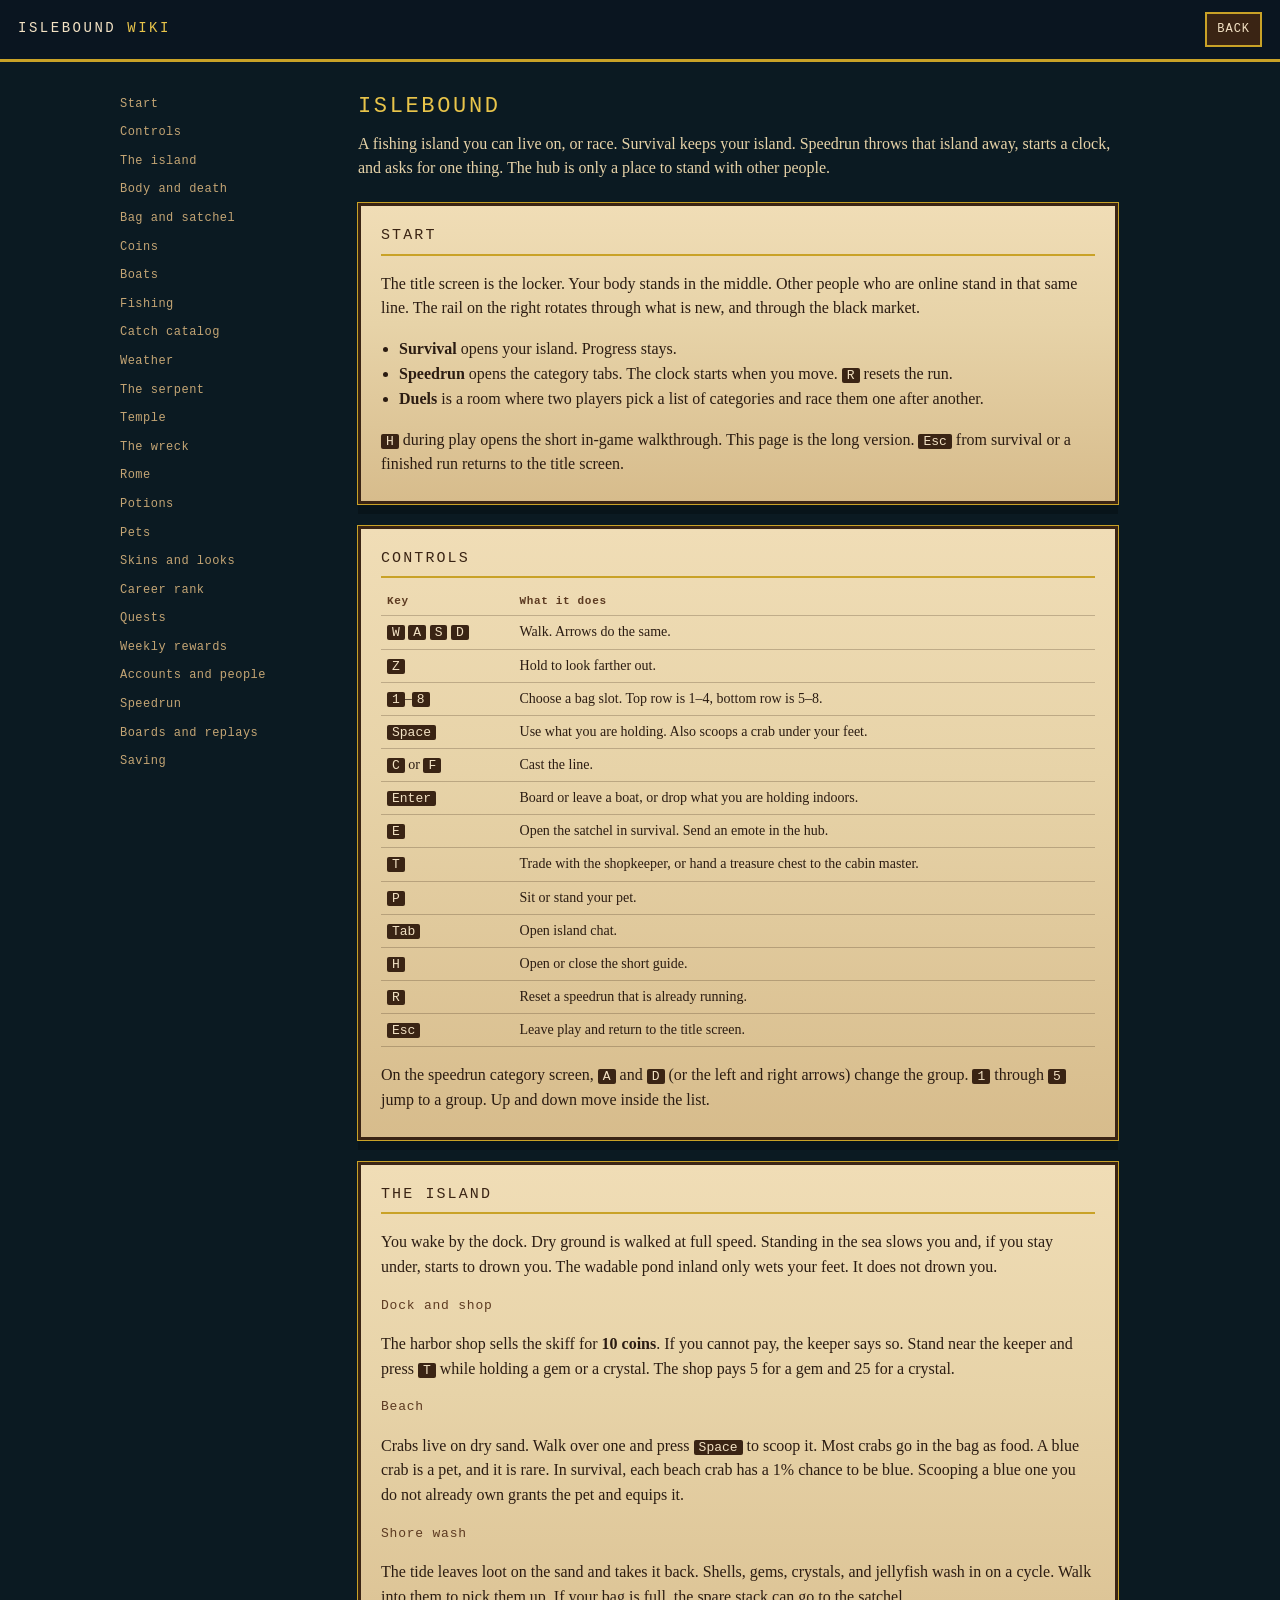
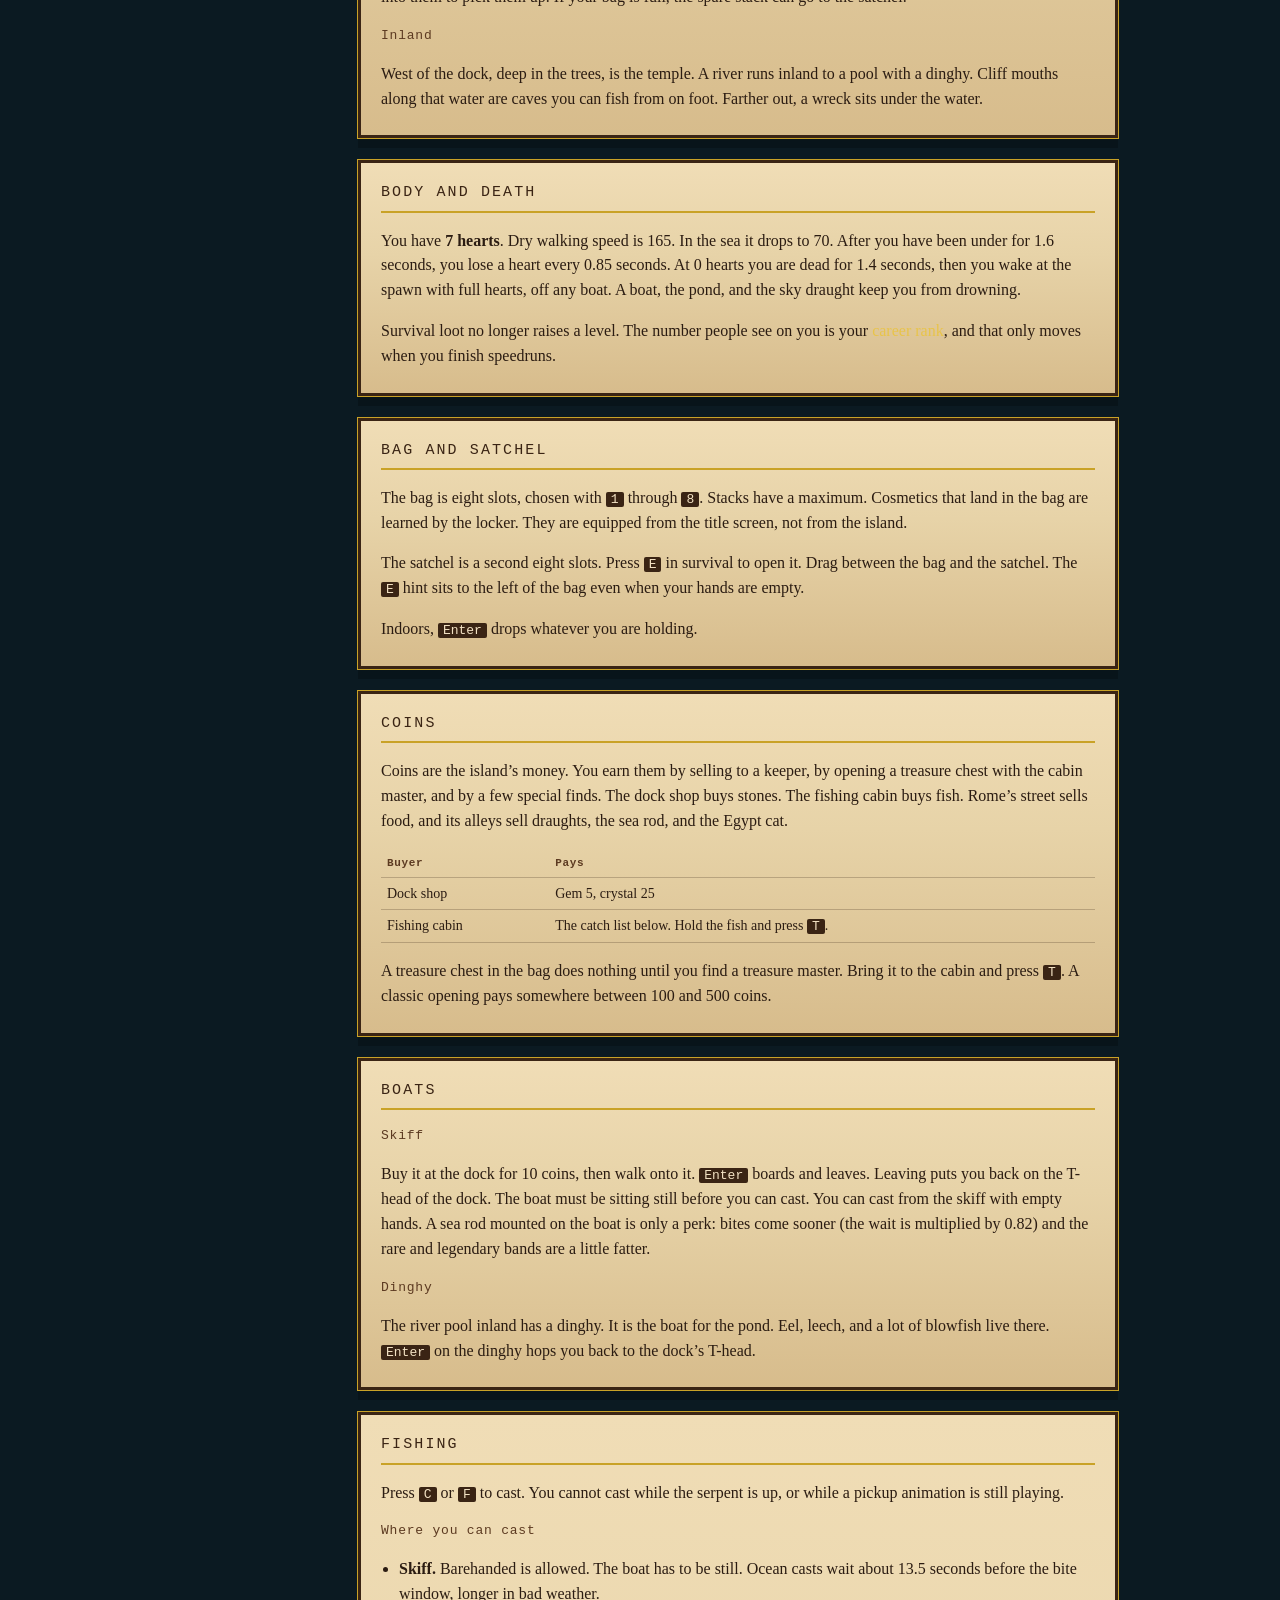
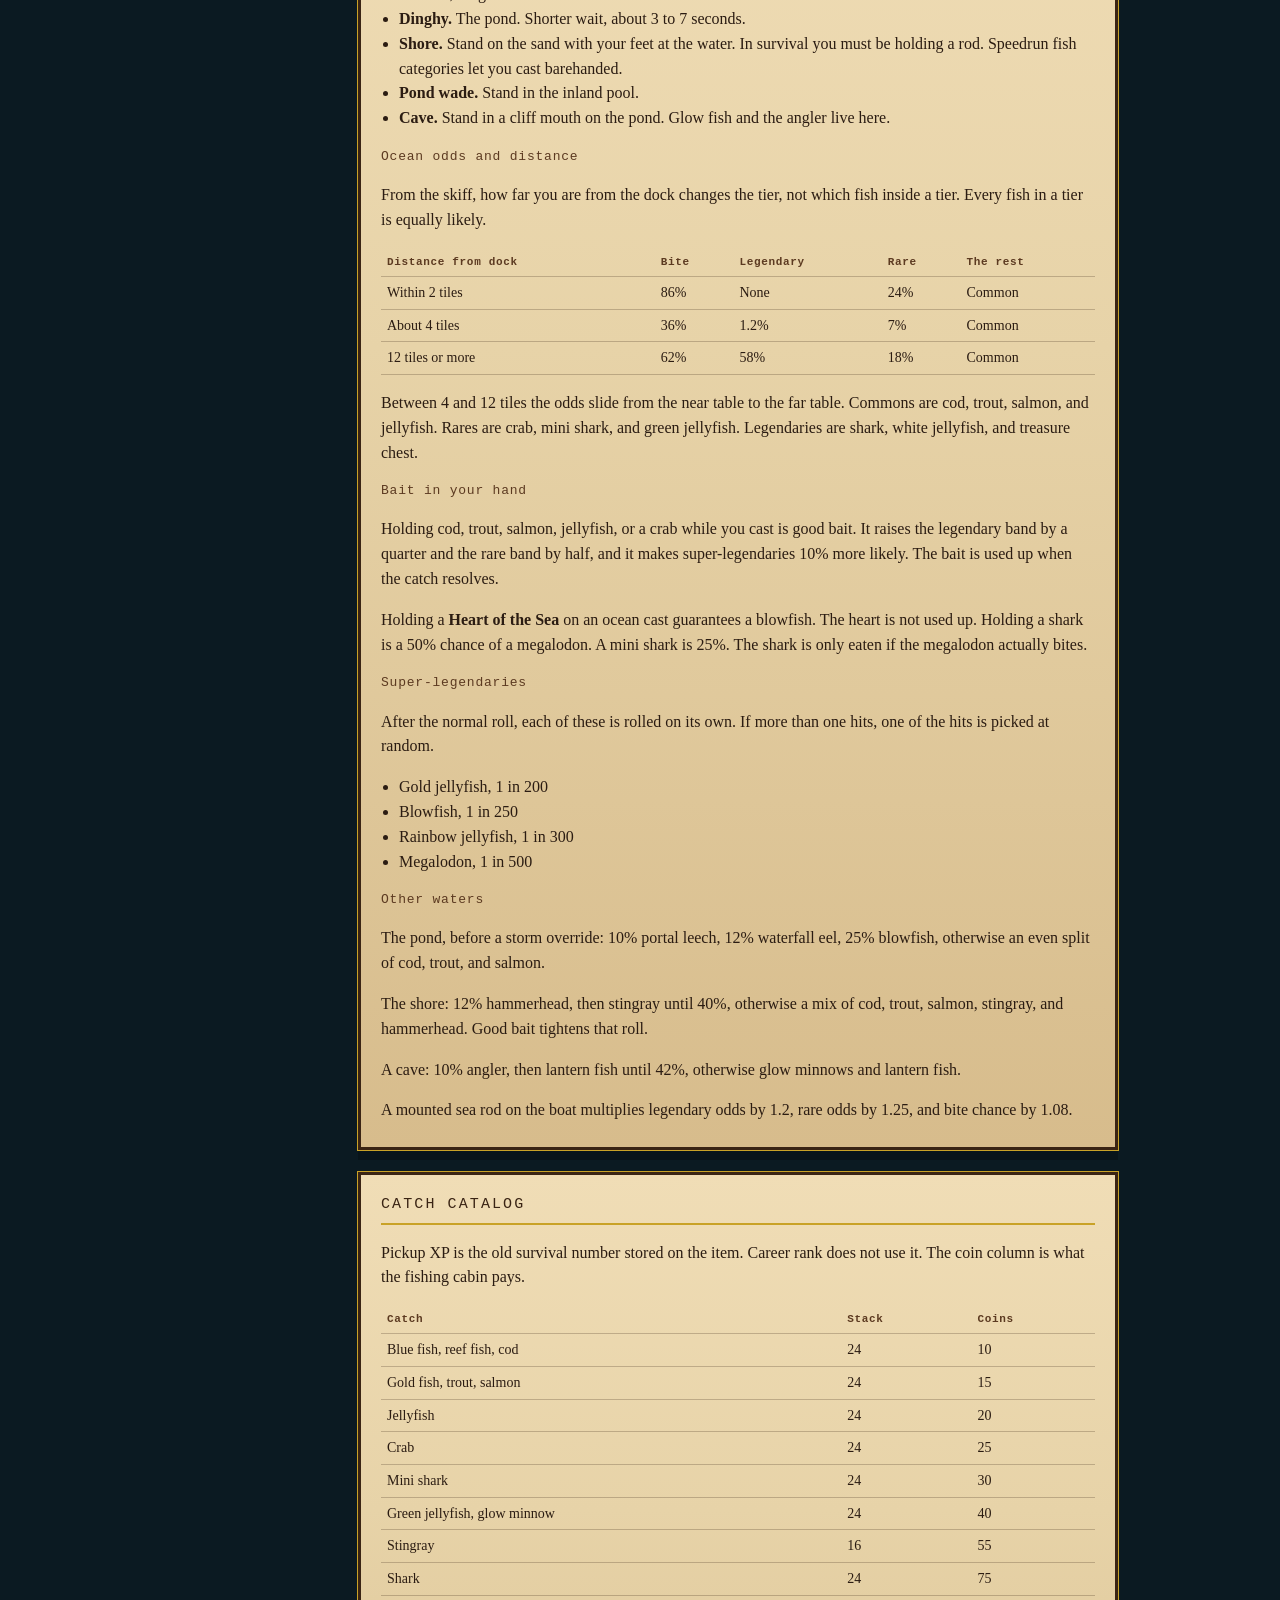
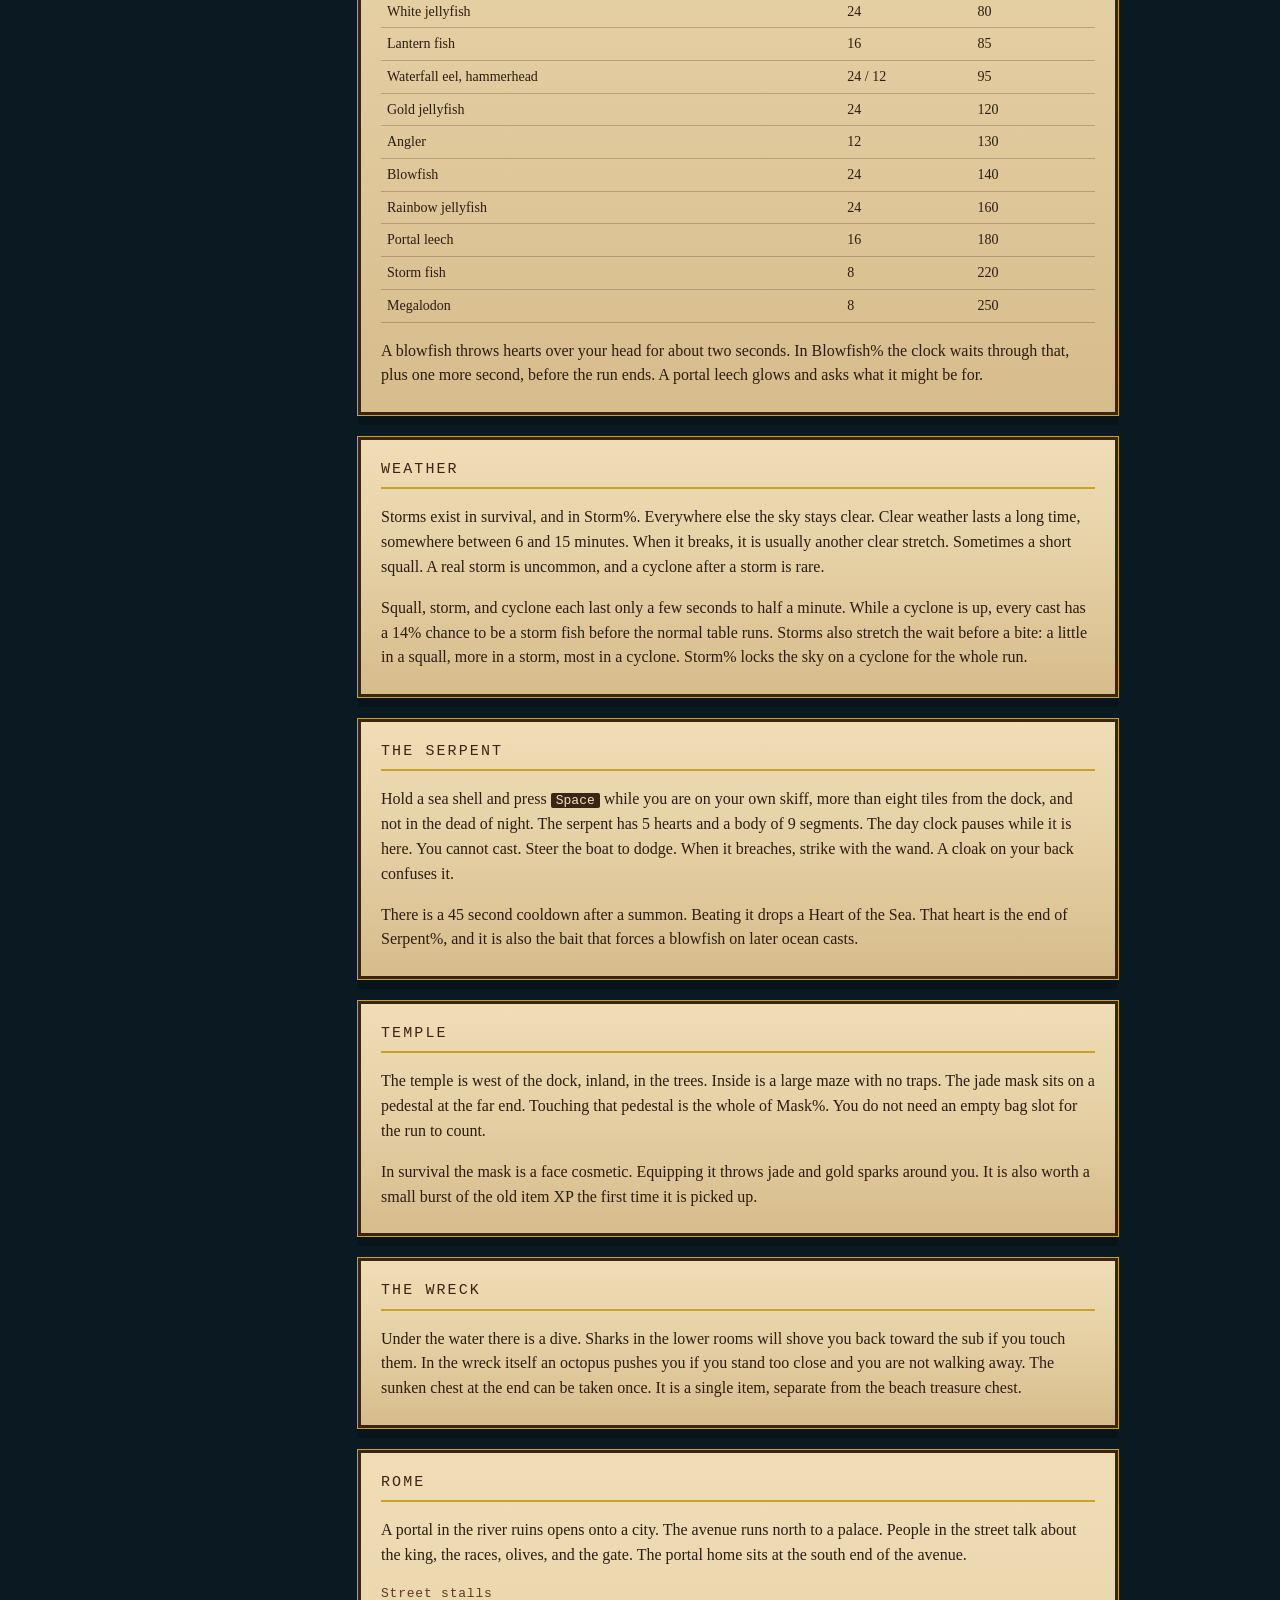
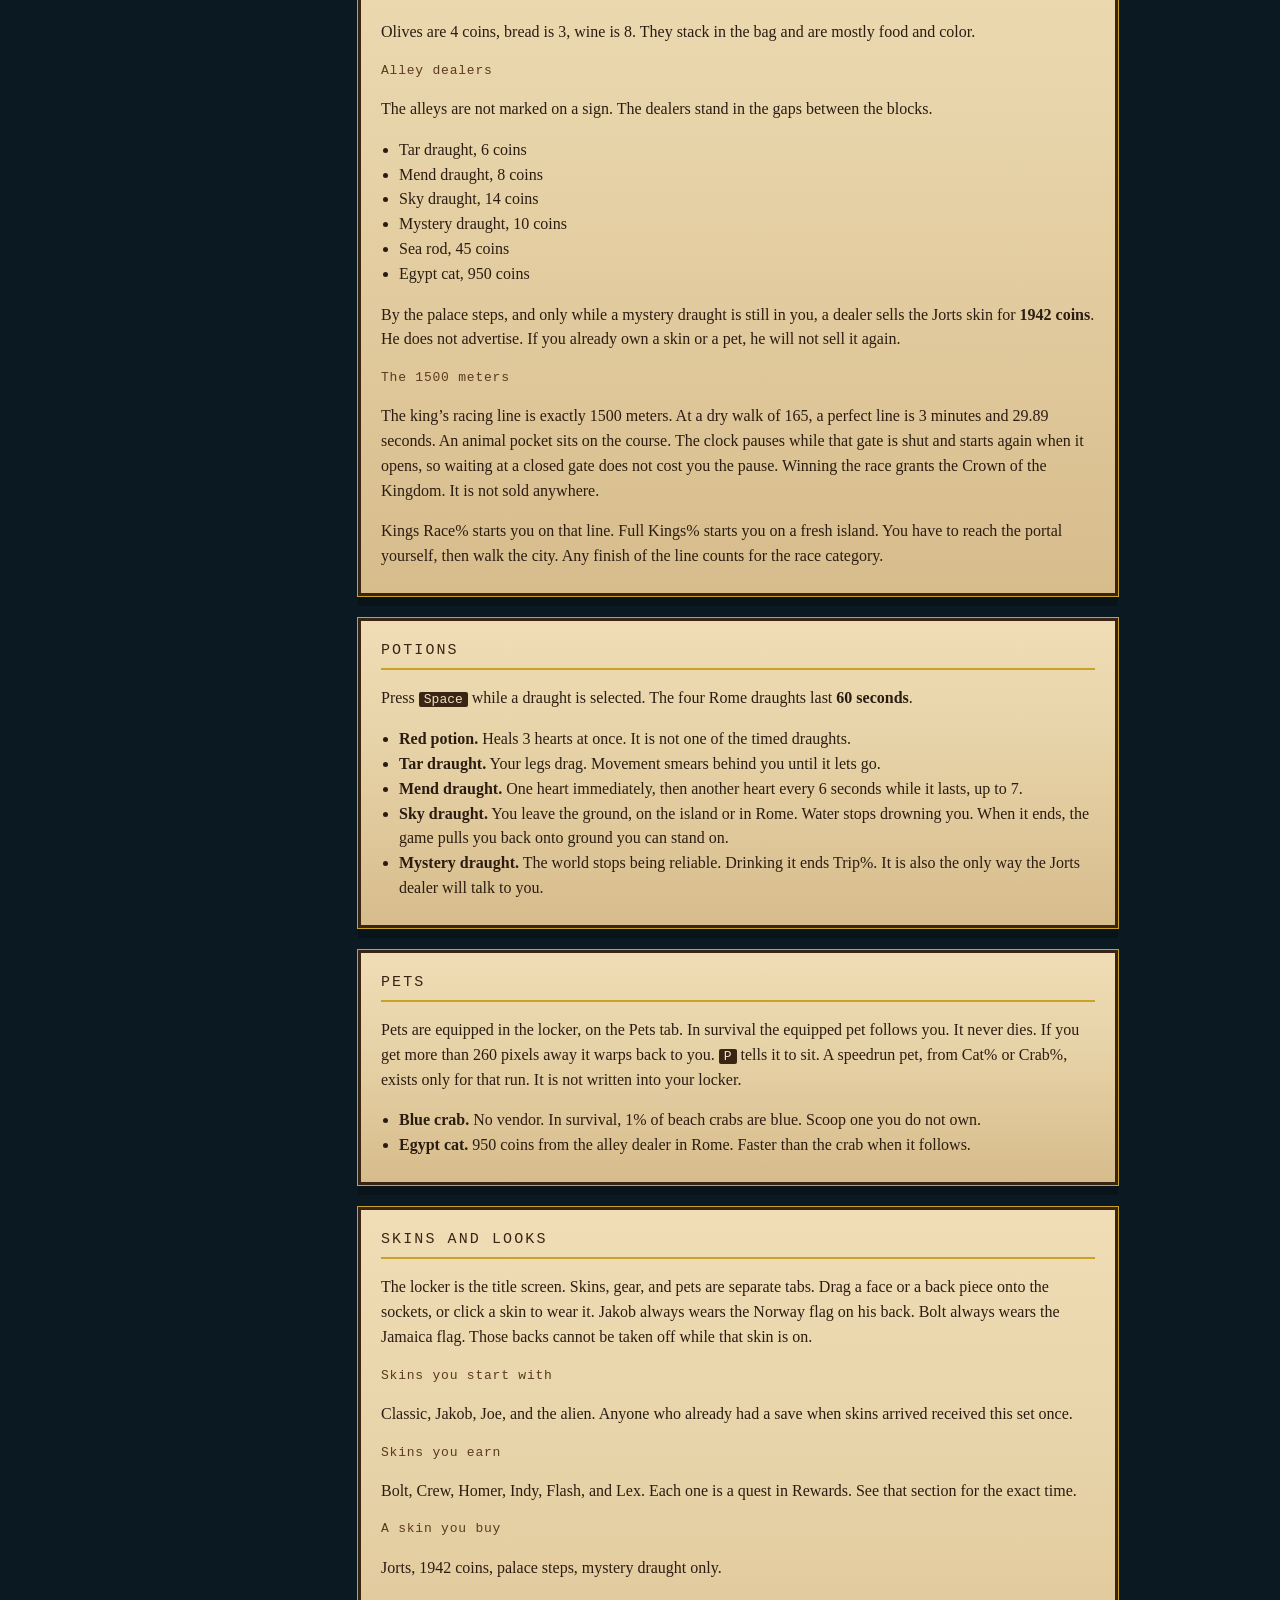
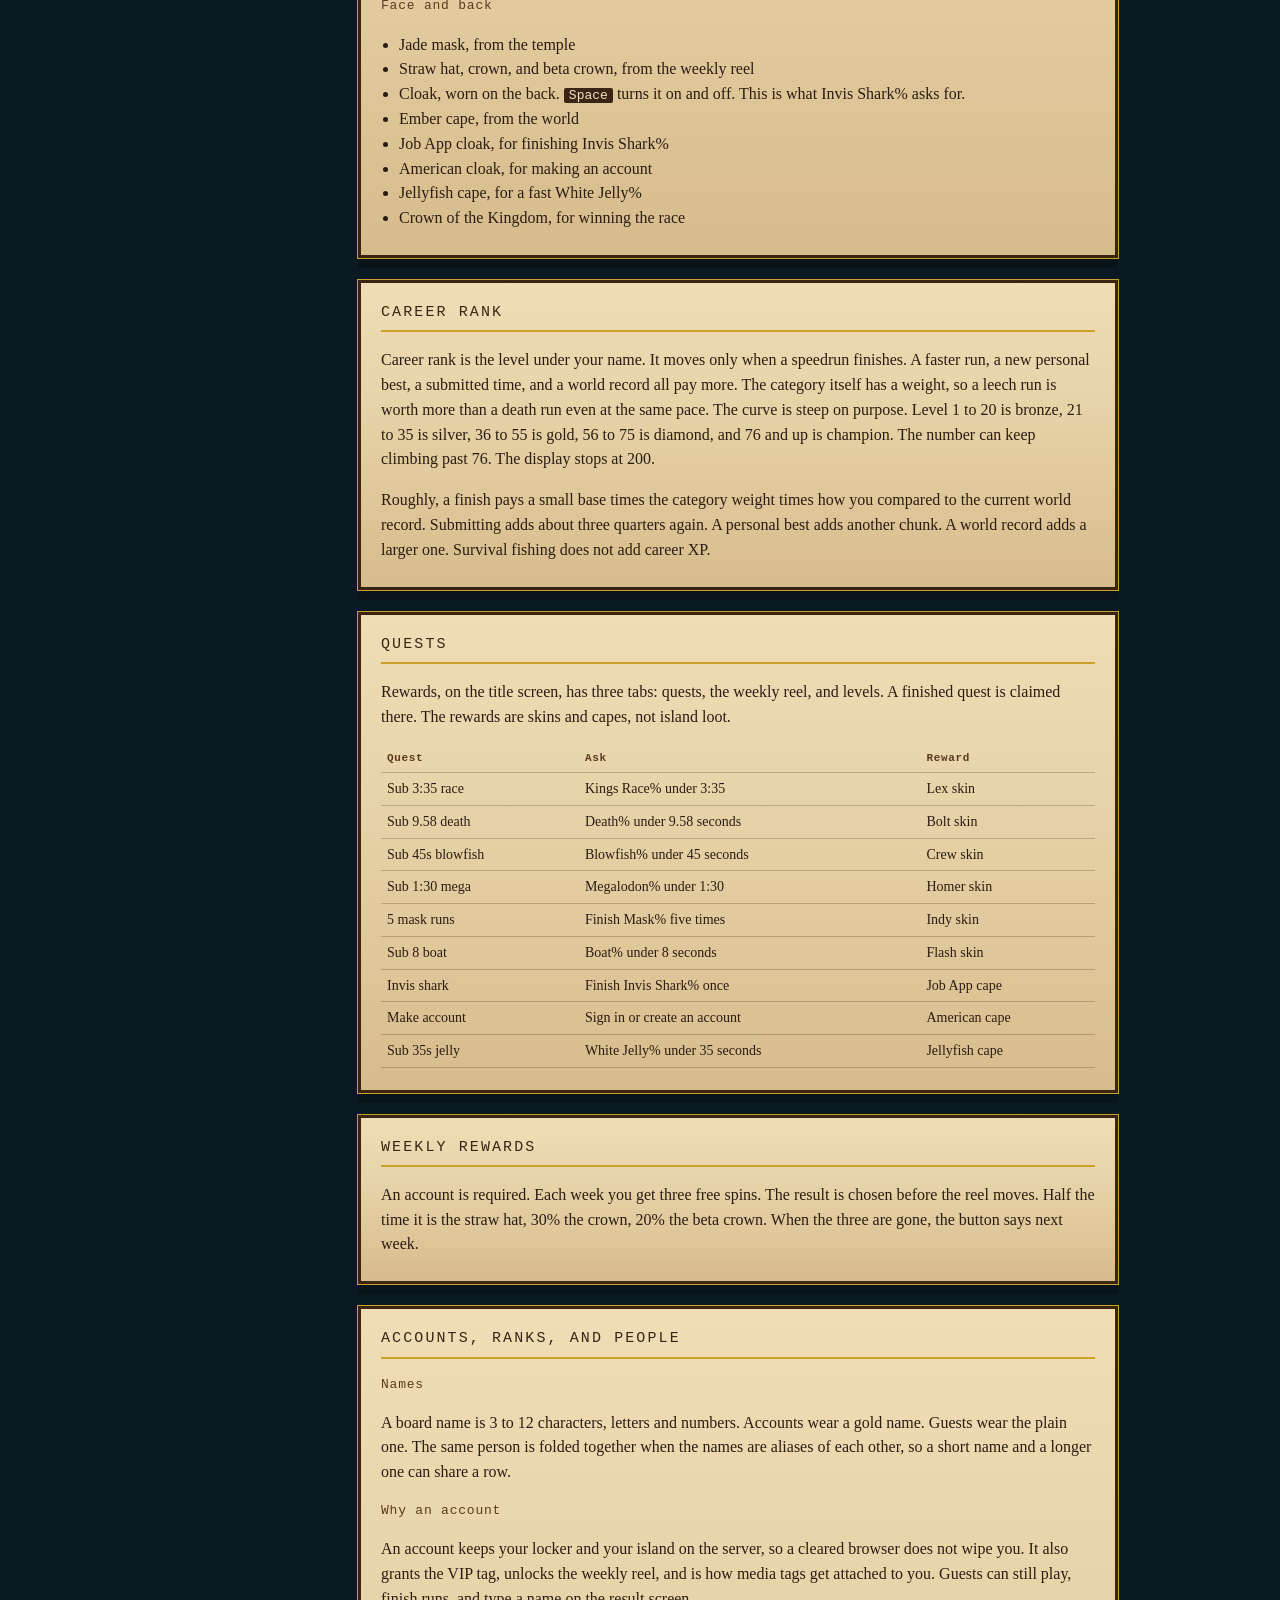
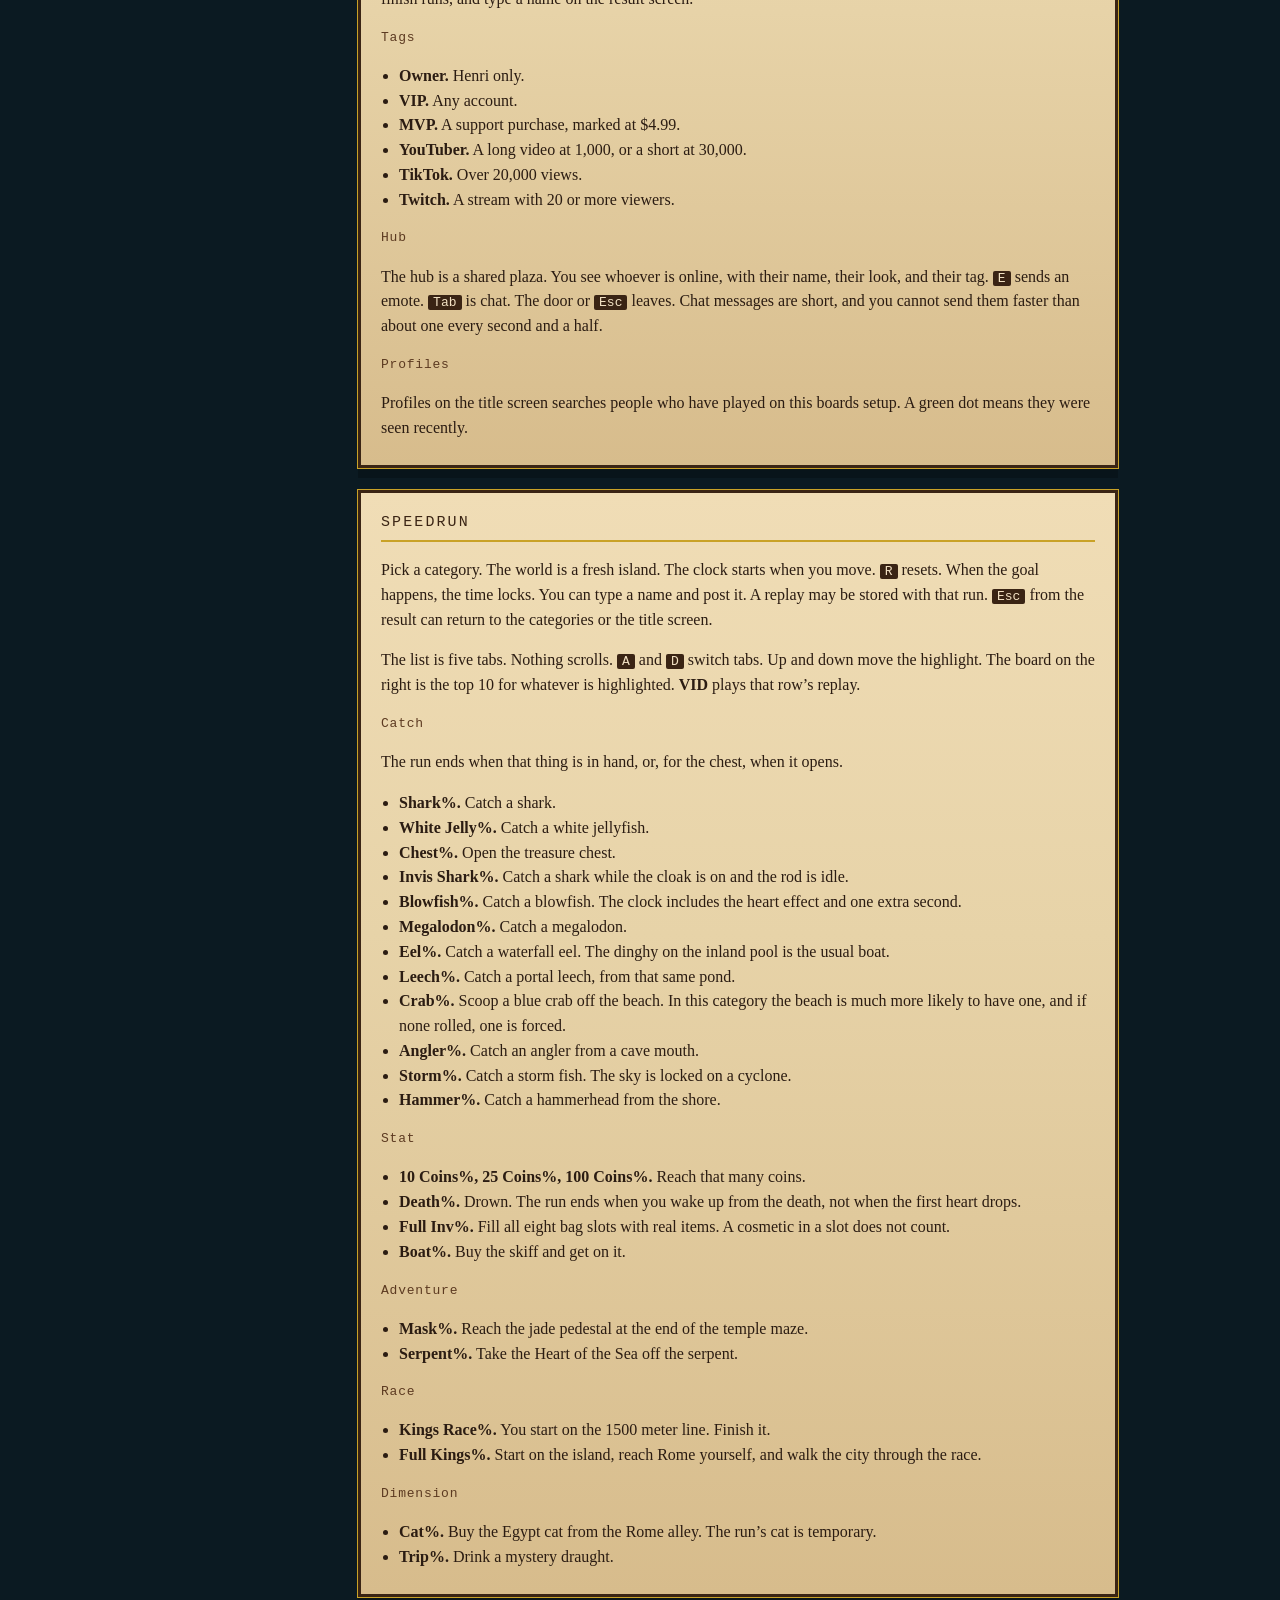
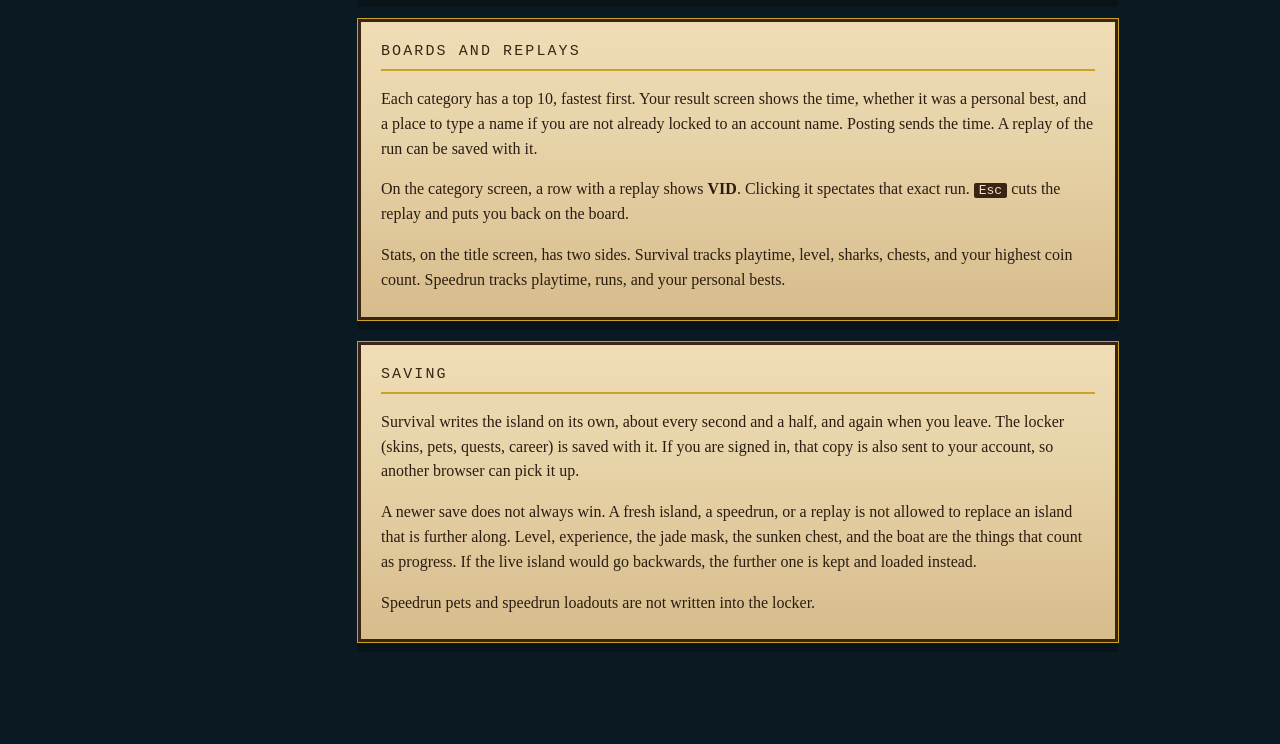
==== wiki.html @ 5116d1d5 "Add an in-site wiki and open it from the title screen. Resolve the wiki and back links inside the si" ====
<!DOCTYPE html>
<html lang="en">
  <head>
    <meta charset="UTF-8" />
    <meta name="viewport" content="width=device-width, initial-scale=1.0" />
    <title>Islebound Wiki</title>
    <style>
      :root {
        --sea: #0b1a22;
        --sea-2: #122838;
        --ink: #2b1c12;
        --ink-soft: #5c3a21;
        --parchment: #e7d3a8;
        --parchment-2: #c4a574;
        --gold: #e8c44a;
        --gold-deep: #c9a227;
        --wood: #3a2414;
        --cream: #f3e2c4;
        --line: #8a5a32;
      }
      * { box-sizing: border-box; }
      html { scroll-behavior: smooth; }
      body {
        margin: 0;
        background:
          radial-gradient(1200px 500px at 50% -10%, #1a4660 0%, transparent 55%),
          var(--sea);
        color: var(--cream);
        font-family: Palatino, "Palatino Linotype", "Iowan Old Style", Georgia, serif;
        line-height: 1.55;
      }
      a { color: var(--gold); text-decoration: none; }
      a:hover { text-decoration: underline; }
      header {
        position: sticky;
        top: 0;
        z-index: 4;
        display: flex;
        align-items: center;
        justify-content: space-between;
        gap: 16px;
        padding: 12px 18px;
        background: #0a1520;
        border-bottom: 3px solid var(--gold-deep);
      }
      .brand {
        font-family: "Courier New", ui-monospace, monospace;
        letter-spacing: 0.18em;
        font-size: 14px;
        color: var(--cream);
      }
      .brand span { color: var(--gold); }
      .back {
        flex: 0 0 auto;
        white-space: nowrap;
        font-family: "Courier New", ui-monospace, monospace;
        letter-spacing: 0.08em;
        font-size: 12px;
        background: var(--wood);
        color: var(--cream);
        border: 2px solid var(--gold-deep);
        padding: 6px 10px;
      }
      .back:hover { background: var(--gold); color: var(--ink); text-decoration: none; }
      .wrap {
        display: grid;
        grid-template-columns: 210px minmax(0, 760px);
        gap: 28px;
        max-width: 1080px;
        margin: 0 auto;
        padding: 28px 20px 80px;
      }
      nav {
        position: sticky;
        top: 64px;
        align-self: start;
        max-height: calc(100vh - 84px);
        overflow: auto;
        padding-right: 8px;
      }
      nav a {
        display: block;
        font-family: "Courier New", ui-monospace, monospace;
        font-size: 12px;
        letter-spacing: 0.04em;
        color: var(--parchment-2);
        padding: 5px 0;
      }
      nav a:hover { color: var(--gold); text-decoration: none; }
      article h1 {
        font-family: "Courier New", ui-monospace, monospace;
        font-weight: normal;
        letter-spacing: 0.12em;
        font-size: 22px;
        margin: 0 0 8px;
        color: var(--gold);
      }
      .lede { color: var(--parchment); margin-top: 0; }
      section {
        scroll-margin-top: 72px;
        background: linear-gradient(180deg, #f0ddb6 0%, var(--parchment) 40%, #d7bc8c 100%);
        color: var(--ink);
        border: 3px solid var(--wood);
        box-shadow: 0 0 0 1px var(--gold-deep), 0 10px 0 rgba(0, 0, 0, 0.25);
        padding: 18px 20px 8px;
        margin: 22px 0;
      }
      h2 {
        font-family: "Courier New", ui-monospace, monospace;
        font-weight: normal;
        letter-spacing: 0.14em;
        font-size: 15px;
        margin: 0 0 10px;
        padding-bottom: 6px;
        border-bottom: 2px solid var(--gold-deep);
        color: var(--wood);
      }
      h3 {
        font-family: "Courier New", ui-monospace, monospace;
        font-weight: normal;
        letter-spacing: 0.06em;
        font-size: 13px;
        margin: 16px 0 6px;
        color: var(--ink-soft);
      }
      p, li { font-size: 16px; }
      ul { padding-left: 18px; }
      table {
        width: 100%;
        border-collapse: collapse;
        font-size: 14px;
        margin: 8px 0 14px;
      }
      th, td {
        text-align: left;
        padding: 5px 6px;
        border-bottom: 1px solid rgba(58, 36, 20, 0.25);
        vertical-align: top;
      }
      th {
        font-family: "Courier New", ui-monospace, monospace;
        font-size: 11px;
        letter-spacing: 0.06em;
        color: var(--ink-soft);
      }
      .note {
        background: rgba(58, 36, 20, 0.08);
        border-left: 3px solid var(--gold-deep);
        padding: 8px 10px;
        margin: 8px 0 14px;
      }
      kbd {
        font-family: "Courier New", ui-monospace, monospace;
        background: var(--wood);
        color: var(--cream);
        padding: 0 5px;
        border-radius: 2px;
        font-size: 13px;
      }
      @media (max-width: 800px) {
        .wrap { grid-template-columns: 1fr; padding-top: 16px; }
        nav { position: static; max-height: none; }
      }
    </style>
  </head>
  <body>
    <header>
      <div class="brand">ISLEBOUND <span>WIKI</span></div>
      <a class="back" id="wiki-back" href="index.html">BACK</a>
    </header>
    <div class="wrap">
      <nav>
        <a href="#start">Start</a>
        <a href="#controls">Controls</a>
        <a href="#island">The island</a>
        <a href="#body">Body and death</a>
        <a href="#bag">Bag and satchel</a>
        <a href="#coins">Coins</a>
        <a href="#boats">Boats</a>
        <a href="#fishing">Fishing</a>
        <a href="#catalog">Catch catalog</a>
        <a href="#weather">Weather</a>
        <a href="#serpent">The serpent</a>
        <a href="#temple">Temple</a>
        <a href="#wreck">The wreck</a>
        <a href="#rome">Rome</a>
        <a href="#potions">Potions</a>
        <a href="#pets">Pets</a>
        <a href="#looks">Skins and looks</a>
        <a href="#career">Career rank</a>
        <a href="#quests">Quests</a>
        <a href="#weekly">Weekly rewards</a>
        <a href="#people">Accounts and people</a>
        <a href="#speedrun">Speedrun</a>
        <a href="#boards">Boards and replays</a>
        <a href="#save">Saving</a>
      </nav>
      <article>
        <h1>ISLEBOUND</h1>
        <p class="lede">
          A fishing island you can live on, or race. Survival keeps your island.
          Speedrun throws that island away, starts a clock, and asks for one thing.
          The hub is only a place to stand with other people.
        </p>

        <section id="start">
          <h2>START</h2>
          <p>
            The title screen is the locker. Your body stands in the middle.
            Other people who are online stand in that same line. The rail on the right
            rotates through what is new, and through the black market.
          </p>
          <ul>
            <li><strong>Survival</strong> opens your island. Progress stays.</li>
            <li><strong>Speedrun</strong> opens the category tabs. The clock starts when you move. <kbd>R</kbd> resets the run.</li>
            <li><strong>Duels</strong> is a room where two players pick a list of categories and race them one after another.</li>
          </ul>
          <p>
            <kbd>H</kbd> during play opens the short in-game walkthrough.
            This page is the long version. <kbd>Esc</kbd> from survival or a finished run returns to the title screen.
          </p>
        </section>

        <section id="controls">
          <h2>CONTROLS</h2>
          <table>
            <thead>
              <tr><th>Key</th><th>What it does</th></tr>
            </thead>
            <tbody>
              <tr><td><kbd>W</kbd> <kbd>A</kbd> <kbd>S</kbd> <kbd>D</kbd></td><td>Walk. Arrows do the same.</td></tr>
              <tr><td><kbd>Z</kbd></td><td>Hold to look farther out.</td></tr>
              <tr><td><kbd>1</kbd>–<kbd>8</kbd></td><td>Choose a bag slot. Top row is 1–4, bottom row is 5–8.</td></tr>
              <tr><td><kbd>Space</kbd></td><td>Use what you are holding. Also scoops a crab under your feet.</td></tr>
              <tr><td><kbd>C</kbd> or <kbd>F</kbd></td><td>Cast the line.</td></tr>
              <tr><td><kbd>Enter</kbd></td><td>Board or leave a boat, or drop what you are holding indoors.</td></tr>
              <tr><td><kbd>E</kbd></td><td>Open the satchel in survival. Send an emote in the hub.</td></tr>
              <tr><td><kbd>T</kbd></td><td>Trade with the shopkeeper, or hand a treasure chest to the cabin master.</td></tr>
              <tr><td><kbd>P</kbd></td><td>Sit or stand your pet.</td></tr>
              <tr><td><kbd>Tab</kbd></td><td>Open island chat.</td></tr>
              <tr><td><kbd>H</kbd></td><td>Open or close the short guide.</td></tr>
              <tr><td><kbd>R</kbd></td><td>Reset a speedrun that is already running.</td></tr>
              <tr><td><kbd>Esc</kbd></td><td>Leave play and return to the title screen.</td></tr>
            </tbody>
          </table>
          <p>
            On the speedrun category screen, <kbd>A</kbd> and <kbd>D</kbd> (or the left and right arrows) change the group.
            <kbd>1</kbd> through <kbd>5</kbd> jump to a group. Up and down move inside the list.
          </p>
        </section>

        <section id="island">
          <h2>THE ISLAND</h2>
          <p>
            You wake by the dock. Dry ground is walked at full speed. Standing in the sea
            slows you and, if you stay under, starts to drown you. The wadable pond inland
            only wets your feet. It does not drown you.
          </p>
          <h3>Dock and shop</h3>
          <p>
            The harbor shop sells the skiff for <strong>10 coins</strong>. If you cannot pay, the keeper says so.
            Stand near the keeper and press <kbd>T</kbd> while holding a gem or a crystal.
            The shop pays 5 for a gem and 25 for a crystal.
          </p>
          <h3>Beach</h3>
          <p>
            Crabs live on dry sand. Walk over one and press <kbd>Space</kbd> to scoop it.
            Most crabs go in the bag as food. A blue crab is a pet, and it is rare.
            In survival, each beach crab has a 1% chance to be blue. Scooping a blue one
            you do not already own grants the pet and equips it.
          </p>
          <h3>Shore wash</h3>
          <p>
            The tide leaves loot on the sand and takes it back. Shells, gems, crystals, and
            jellyfish wash in on a cycle. Walk into them to pick them up. If your bag is full,
            the spare stack can go to the satchel.
          </p>
          <h3>Inland</h3>
          <p>
            West of the dock, deep in the trees, is the temple. A river runs inland to a pool
            with a dinghy. Cliff mouths along that water are caves you can fish from on foot.
            Farther out, a wreck sits under the water.
          </p>
        </section>

        <section id="body">
          <h2>BODY AND DEATH</h2>
          <p>
            You have <strong>7 hearts</strong>. Dry walking speed is 165. In the sea it drops to 70.
            After you have been under for 1.6 seconds, you lose a heart every 0.85 seconds.
            At 0 hearts you are dead for 1.4 seconds, then you wake at the spawn with full hearts,
            off any boat. A boat, the pond, and the sky draught keep you from drowning.
          </p>
          <p>
            Survival loot no longer raises a level. The number people see on you is your
            <a href="#career">career rank</a>, and that only moves when you finish speedruns.
          </p>
        </section>

        <section id="bag">
          <h2>BAG AND SATCHEL</h2>
          <p>
            The bag is eight slots, chosen with <kbd>1</kbd> through <kbd>8</kbd>. Stacks have a maximum.
            Cosmetics that land in the bag are learned by the locker. They are equipped from the title screen, not from the island.
          </p>
          <p>
            The satchel is a second eight slots. Press <kbd>E</kbd> in survival to open it.
            Drag between the bag and the satchel. The <kbd>E</kbd> hint sits to the left of the bag even when your hands are empty.
          </p>
          <p>
            Indoors, <kbd>Enter</kbd> drops whatever you are holding.
          </p>
        </section>

        <section id="coins">
          <h2>COINS</h2>
          <p>
            Coins are the island’s money. You earn them by selling to a keeper, by opening a treasure chest
            with the cabin master, and by a few special finds. The dock shop buys stones. The fishing cabin buys fish.
            Rome’s street sells food, and its alleys sell draughts, the sea rod, and the Egypt cat.
          </p>
          <table>
            <thead>
              <tr><th>Buyer</th><th>Pays</th></tr>
            </thead>
            <tbody>
              <tr><td>Dock shop</td><td>Gem 5, crystal 25</td></tr>
              <tr><td>Fishing cabin</td><td>The catch list below. Hold the fish and press <kbd>T</kbd>.</td></tr>
            </tbody>
          </table>
          <p>
            A treasure chest in the bag does nothing until you find a treasure master.
            Bring it to the cabin and press <kbd>T</kbd>. A classic opening pays somewhere between 100 and 500 coins.
          </p>
        </section>

        <section id="boats">
          <h2>BOATS</h2>
          <h3>Skiff</h3>
          <p>
            Buy it at the dock for 10 coins, then walk onto it. <kbd>Enter</kbd> boards and leaves.
            Leaving puts you back on the T-head of the dock. The boat must be sitting still before you can cast.
            You can cast from the skiff with empty hands. A sea rod mounted on the boat is only a perk:
            bites come sooner (the wait is multiplied by 0.82) and the rare and legendary bands are a little fatter.
          </p>
          <h3>Dinghy</h3>
          <p>
            The river pool inland has a dinghy. It is the boat for the pond.
            Eel, leech, and a lot of blowfish live there. <kbd>Enter</kbd> on the dinghy hops you back to the dock’s T-head.
          </p>
        </section>

        <section id="fishing">
          <h2>FISHING</h2>
          <p>
            Press <kbd>C</kbd> or <kbd>F</kbd> to cast. You cannot cast while the serpent is up, or while a pickup animation is still playing.
          </p>
          <h3>Where you can cast</h3>
          <ul>
            <li><strong>Skiff.</strong> Barehanded is allowed. The boat has to be still. Ocean casts wait about 13.5 seconds before the bite window, longer in bad weather.</li>
            <li><strong>Dinghy.</strong> The pond. Shorter wait, about 3 to 7 seconds.</li>
            <li><strong>Shore.</strong> Stand on the sand with your feet at the water. In survival you must be holding a rod. Speedrun fish categories let you cast barehanded.</li>
            <li><strong>Pond wade.</strong> Stand in the inland pool.</li>
            <li><strong>Cave.</strong> Stand in a cliff mouth on the pond. Glow fish and the angler live here.</li>
          </ul>
          <h3>Ocean odds and distance</h3>
          <p>
            From the skiff, how far you are from the dock changes the tier, not which fish inside a tier.
            Every fish in a tier is equally likely.
          </p>
          <table>
            <thead>
              <tr><th>Distance from dock</th><th>Bite</th><th>Legendary</th><th>Rare</th><th>The rest</th></tr>
            </thead>
            <tbody>
              <tr><td>Within 2 tiles</td><td>86%</td><td>None</td><td>24%</td><td>Common</td></tr>
              <tr><td>About 4 tiles</td><td>36%</td><td>1.2%</td><td>7%</td><td>Common</td></tr>
              <tr><td>12 tiles or more</td><td>62%</td><td>58%</td><td>18%</td><td>Common</td></tr>
            </tbody>
          </table>
          <p>
            Between 4 and 12 tiles the odds slide from the near table to the far table.
            Commons are cod, trout, salmon, and jellyfish.
            Rares are crab, mini shark, and green jellyfish.
            Legendaries are shark, white jellyfish, and treasure chest.
          </p>
          <h3>Bait in your hand</h3>
          <p>
            Holding cod, trout, salmon, jellyfish, or a crab while you cast is good bait.
            It raises the legendary band by a quarter and the rare band by half, and it makes super-legendaries 10% more likely.
            The bait is used up when the catch resolves.
          </p>
          <p>
            Holding a <strong>Heart of the Sea</strong> on an ocean cast guarantees a blowfish. The heart is not used up.
            Holding a shark is a 50% chance of a megalodon. A mini shark is 25%.
            The shark is only eaten if the megalodon actually bites.
          </p>
          <h3>Super-legendaries</h3>
          <p>
            After the normal roll, each of these is rolled on its own. If more than one hits, one of the hits is picked at random.
          </p>
          <ul>
            <li>Gold jellyfish, 1 in 200</li>
            <li>Blowfish, 1 in 250</li>
            <li>Rainbow jellyfish, 1 in 300</li>
            <li>Megalodon, 1 in 500</li>
          </ul>
          <h3>Other waters</h3>
          <p>
            The pond, before a storm override: 10% portal leech, 12% waterfall eel, 25% blowfish, otherwise an even split of cod, trout, and salmon.
          </p>
          <p>
            The shore: 12% hammerhead, then stingray until 40%, otherwise a mix of cod, trout, salmon, stingray, and hammerhead.
            Good bait tightens that roll.
          </p>
          <p>
            A cave: 10% angler, then lantern fish until 42%, otherwise glow minnows and lantern fish.
          </p>
          <p>
            A mounted sea rod on the boat multiplies legendary odds by 1.2, rare odds by 1.25, and bite chance by 1.08.
          </p>
        </section>

        <section id="catalog">
          <h2>CATCH CATALOG</h2>
          <p>
            Pickup XP is the old survival number stored on the item. Career rank does not use it.
            The coin column is what the fishing cabin pays.
          </p>
          <table>
            <thead>
              <tr><th>Catch</th><th>Stack</th><th>Coins</th></tr>
            </thead>
            <tbody>
              <tr><td>Blue fish, reef fish, cod</td><td>24</td><td>10</td></tr>
              <tr><td>Gold fish, trout, salmon</td><td>24</td><td>15</td></tr>
              <tr><td>Jellyfish</td><td>24</td><td>20</td></tr>
              <tr><td>Crab</td><td>24</td><td>25</td></tr>
              <tr><td>Mini shark</td><td>24</td><td>30</td></tr>
              <tr><td>Green jellyfish, glow minnow</td><td>24</td><td>40</td></tr>
              <tr><td>Stingray</td><td>16</td><td>55</td></tr>
              <tr><td>Shark</td><td>24</td><td>75</td></tr>
              <tr><td>White jellyfish</td><td>24</td><td>80</td></tr>
              <tr><td>Lantern fish</td><td>16</td><td>85</td></tr>
              <tr><td>Waterfall eel, hammerhead</td><td>24 / 12</td><td>95</td></tr>
              <tr><td>Gold jellyfish</td><td>24</td><td>120</td></tr>
              <tr><td>Angler</td><td>12</td><td>130</td></tr>
              <tr><td>Blowfish</td><td>24</td><td>140</td></tr>
              <tr><td>Rainbow jellyfish</td><td>24</td><td>160</td></tr>
              <tr><td>Portal leech</td><td>16</td><td>180</td></tr>
              <tr><td>Storm fish</td><td>8</td><td>220</td></tr>
              <tr><td>Megalodon</td><td>8</td><td>250</td></tr>
            </tbody>
          </table>
          <p>
            A blowfish throws hearts over your head for about two seconds. In Blowfish% the clock waits through that, plus one more second, before the run ends.
            A portal leech glows and asks what it might be for.
          </p>
        </section>

        <section id="weather">
          <h2>WEATHER</h2>
          <p>
            Storms exist in survival, and in Storm%. Everywhere else the sky stays clear.
            Clear weather lasts a long time, somewhere between 6 and 15 minutes.
            When it breaks, it is usually another clear stretch. Sometimes a short squall.
            A real storm is uncommon, and a cyclone after a storm is rare.
          </p>
          <p>
            Squall, storm, and cyclone each last only a few seconds to half a minute.
            While a cyclone is up, every cast has a 14% chance to be a storm fish before the normal table runs.
            Storms also stretch the wait before a bite: a little in a squall, more in a storm, most in a cyclone.
            Storm% locks the sky on a cyclone for the whole run.
          </p>
        </section>

        <section id="serpent">
          <h2>THE SERPENT</h2>
          <p>
            Hold a sea shell and press <kbd>Space</kbd> while you are on your own skiff, more than eight tiles from the dock, and not in the dead of night.
            The serpent has 5 hearts and a body of 9 segments. The day clock pauses while it is here.
            You cannot cast. Steer the boat to dodge. When it breaches, strike with the wand.
            A cloak on your back confuses it.
          </p>
          <p>
            There is a 45 second cooldown after a summon. Beating it drops a Heart of the Sea.
            That heart is the end of Serpent%, and it is also the bait that forces a blowfish on later ocean casts.
          </p>
        </section>

        <section id="temple">
          <h2>TEMPLE</h2>
          <p>
            The temple is west of the dock, inland, in the trees. Inside is a large maze with no traps.
            The jade mask sits on a pedestal at the far end. Touching that pedestal is the whole of Mask%.
            You do not need an empty bag slot for the run to count.
          </p>
          <p>
            In survival the mask is a face cosmetic. Equipping it throws jade and gold sparks around you.
            It is also worth a small burst of the old item XP the first time it is picked up.
          </p>
        </section>

        <section id="wreck">
          <h2>THE WRECK</h2>
          <p>
            Under the water there is a dive. Sharks in the lower rooms will shove you back toward the sub
            if you touch them. In the wreck itself an octopus pushes you if you stand too close and you are not walking away.
            The sunken chest at the end can be taken once. It is a single item, separate from the beach treasure chest.
          </p>
        </section>

        <section id="rome">
          <h2>ROME</h2>
          <p>
            A portal in the river ruins opens onto a city. The avenue runs north to a palace.
            People in the street talk about the king, the races, olives, and the gate.
            The portal home sits at the south end of the avenue.
          </p>
          <h3>Street stalls</h3>
          <p>Olives are 4 coins, bread is 3, wine is 8. They stack in the bag and are mostly food and color.</p>
          <h3>Alley dealers</h3>
          <p>The alleys are not marked on a sign. The dealers stand in the gaps between the blocks.</p>
          <ul>
            <li>Tar draught, 6 coins</li>
            <li>Mend draught, 8 coins</li>
            <li>Sky draught, 14 coins</li>
            <li>Mystery draught, 10 coins</li>
            <li>Sea rod, 45 coins</li>
            <li>Egypt cat, 950 coins</li>
          </ul>
          <p>
            By the palace steps, and only while a mystery draught is still in you, a dealer sells the Jorts skin for <strong>1942 coins</strong>.
            He does not advertise. If you already own a skin or a pet, he will not sell it again.
          </p>
          <h3>The 1500 meters</h3>
          <p>
            The king’s racing line is exactly 1500 meters. At a dry walk of 165, a perfect line is 3 minutes and 29.89 seconds.
            An animal pocket sits on the course. The clock pauses while that gate is shut and starts again when it opens,
            so waiting at a closed gate does not cost you the pause.
            Winning the race grants the Crown of the Kingdom. It is not sold anywhere.
          </p>
          <p>
            Kings Race% starts you on that line. Full Kings% starts you on a fresh island.
            You have to reach the portal yourself, then walk the city. Any finish of the line counts for the race category.
          </p>
        </section>

        <section id="potions">
          <h2>POTIONS</h2>
          <p>
            Press <kbd>Space</kbd> while a draught is selected. The four Rome draughts last <strong>60 seconds</strong>.
          </p>
          <ul>
            <li><strong>Red potion.</strong> Heals 3 hearts at once. It is not one of the timed draughts.</li>
            <li><strong>Tar draught.</strong> Your legs drag. Movement smears behind you until it lets go.</li>
            <li><strong>Mend draught.</strong> One heart immediately, then another heart every 6 seconds while it lasts, up to 7.</li>
            <li><strong>Sky draught.</strong> You leave the ground, on the island or in Rome. Water stops drowning you. When it ends, the game pulls you back onto ground you can stand on.</li>
            <li><strong>Mystery draught.</strong> The world stops being reliable. Drinking it ends Trip%. It is also the only way the Jorts dealer will talk to you.</li>
          </ul>
        </section>

        <section id="pets">
          <h2>PETS</h2>
          <p>
            Pets are equipped in the locker, on the Pets tab. In survival the equipped pet follows you.
            It never dies. If you get more than 260 pixels away it warps back to you.
            <kbd>P</kbd> tells it to sit. A speedrun pet, from Cat% or Crab%, exists only for that run. It is not written into your locker.
          </p>
          <ul>
            <li><strong>Blue crab.</strong> No vendor. In survival, 1% of beach crabs are blue. Scoop one you do not own.</li>
            <li><strong>Egypt cat.</strong> 950 coins from the alley dealer in Rome. Faster than the crab when it follows.</li>
          </ul>
        </section>

        <section id="looks">
          <h2>SKINS AND LOOKS</h2>
          <p>
            The locker is the title screen. Skins, gear, and pets are separate tabs.
            Drag a face or a back piece onto the sockets, or click a skin to wear it.
            Jakob always wears the Norway flag on his back. Bolt always wears the Jamaica flag.
            Those backs cannot be taken off while that skin is on.
          </p>
          <h3>Skins you start with</h3>
          <p>Classic, Jakob, Joe, and the alien. Anyone who already had a save when skins arrived received this set once.</p>
          <h3>Skins you earn</h3>
          <p>Bolt, Crew, Homer, Indy, Flash, and Lex. Each one is a quest in Rewards. See that section for the exact time.</p>
          <h3>A skin you buy</h3>
          <p>Jorts, 1942 coins, palace steps, mystery draught only.</p>
          <h3>Face and back</h3>
          <ul>
            <li>Jade mask, from the temple</li>
            <li>Straw hat, crown, and beta crown, from the weekly reel</li>
            <li>Cloak, worn on the back. <kbd>Space</kbd> turns it on and off. This is what Invis Shark% asks for.</li>
            <li>Ember cape, from the world</li>
            <li>Job App cloak, for finishing Invis Shark%</li>
            <li>American cloak, for making an account</li>
            <li>Jellyfish cape, for a fast White Jelly%</li>
            <li>Crown of the Kingdom, for winning the race</li>
          </ul>
        </section>

        <section id="career">
          <h2>CAREER RANK</h2>
          <p>
            Career rank is the level under your name. It moves only when a speedrun finishes.
            A faster run, a new personal best, a submitted time, and a world record all pay more.
            The category itself has a weight, so a leech run is worth more than a death run even at the same pace.
            The curve is steep on purpose. Level 1 to 20 is bronze, 21 to 35 is silver, 36 to 55 is gold,
            56 to 75 is diamond, and 76 and up is champion. The number can keep climbing past 76. The display stops at 200.
          </p>
          <p>
            Roughly, a finish pays a small base times the category weight times how you compared to the current world record.
            Submitting adds about three quarters again. A personal best adds another chunk. A world record adds a larger one.
            Survival fishing does not add career XP.
          </p>
        </section>

        <section id="quests">
          <h2>QUESTS</h2>
          <p>
            Rewards, on the title screen, has three tabs: quests, the weekly reel, and levels.
            A finished quest is claimed there. The rewards are skins and capes, not island loot.
          </p>
          <table>
            <thead>
              <tr><th>Quest</th><th>Ask</th><th>Reward</th></tr>
            </thead>
            <tbody>
              <tr><td>Sub 3:35 race</td><td>Kings Race% under 3:35</td><td>Lex skin</td></tr>
              <tr><td>Sub 9.58 death</td><td>Death% under 9.58 seconds</td><td>Bolt skin</td></tr>
              <tr><td>Sub 45s blowfish</td><td>Blowfish% under 45 seconds</td><td>Crew skin</td></tr>
              <tr><td>Sub 1:30 mega</td><td>Megalodon% under 1:30</td><td>Homer skin</td></tr>
              <tr><td>5 mask runs</td><td>Finish Mask% five times</td><td>Indy skin</td></tr>
              <tr><td>Sub 8 boat</td><td>Boat% under 8 seconds</td><td>Flash skin</td></tr>
              <tr><td>Invis shark</td><td>Finish Invis Shark% once</td><td>Job App cape</td></tr>
              <tr><td>Make account</td><td>Sign in or create an account</td><td>American cape</td></tr>
              <tr><td>Sub 35s jelly</td><td>White Jelly% under 35 seconds</td><td>Jellyfish cape</td></tr>
            </tbody>
          </table>
        </section>

        <section id="weekly">
          <h2>WEEKLY REWARDS</h2>
          <p>
            An account is required. Each week you get three free spins. The result is chosen before the reel moves.
            Half the time it is the straw hat, 30% the crown, 20% the beta crown.
            When the three are gone, the button says next week.
          </p>
        </section>

        <section id="people">
          <h2>ACCOUNTS, RANKS, AND PEOPLE</h2>
          <h3>Names</h3>
          <p>
            A board name is 3 to 12 characters, letters and numbers. Accounts wear a gold name.
            Guests wear the plain one. The same person is folded together when the names are aliases of each other,
            so a short name and a longer one can share a row.
          </p>
          <h3>Why an account</h3>
          <p>
            An account keeps your locker and your island on the server, so a cleared browser does not wipe you.
            It also grants the VIP tag, unlocks the weekly reel, and is how media tags get attached to you.
            Guests can still play, finish runs, and type a name on the result screen.
          </p>
          <h3>Tags</h3>
          <ul>
            <li><strong>Owner.</strong> Henri only.</li>
            <li><strong>VIP.</strong> Any account.</li>
            <li><strong>MVP.</strong> A support purchase, marked at $4.99.</li>
            <li><strong>YouTuber.</strong> A long video at 1,000, or a short at 30,000.</li>
            <li><strong>TikTok.</strong> Over 20,000 views.</li>
            <li><strong>Twitch.</strong> A stream with 20 or more viewers.</li>
          </ul>
          <h3>Hub</h3>
          <p>
            The hub is a shared plaza. You see whoever is online, with their name, their look, and their tag.
            <kbd>E</kbd> sends an emote. <kbd>Tab</kbd> is chat. The door or <kbd>Esc</kbd> leaves.
            Chat messages are short, and you cannot send them faster than about one every second and a half.
          </p>
          <h3>Profiles</h3>
          <p>
            Profiles on the title screen searches people who have played on this boards setup.
            A green dot means they were seen recently.
          </p>
        </section>

        <section id="speedrun">
          <h2>SPEEDRUN</h2>
          <p>
            Pick a category. The world is a fresh island. The clock starts when you move.
            <kbd>R</kbd> resets. When the goal happens, the time locks. You can type a name and post it.
            A replay may be stored with that run. <kbd>Esc</kbd> from the result can return to the categories or the title screen.
          </p>
          <p>
            The list is five tabs. Nothing scrolls. <kbd>A</kbd> and <kbd>D</kbd> switch tabs. Up and down move the highlight.
            The board on the right is the top 10 for whatever is highlighted. <strong>VID</strong> plays that row’s replay.
          </p>

          <h3>Catch</h3>
          <p>The run ends when that thing is in hand, or, for the chest, when it opens.</p>
          <ul>
            <li><strong>Shark%.</strong> Catch a shark.</li>
            <li><strong>White Jelly%.</strong> Catch a white jellyfish.</li>
            <li><strong>Chest%.</strong> Open the treasure chest.</li>
            <li><strong>Invis Shark%.</strong> Catch a shark while the cloak is on and the rod is idle.</li>
            <li><strong>Blowfish%.</strong> Catch a blowfish. The clock includes the heart effect and one extra second.</li>
            <li><strong>Megalodon%.</strong> Catch a megalodon.</li>
            <li><strong>Eel%.</strong> Catch a waterfall eel. The dinghy on the inland pool is the usual boat.</li>
            <li><strong>Leech%.</strong> Catch a portal leech, from that same pond.</li>
            <li><strong>Crab%.</strong> Scoop a blue crab off the beach. In this category the beach is much more likely to have one, and if none rolled, one is forced.</li>
            <li><strong>Angler%.</strong> Catch an angler from a cave mouth.</li>
            <li><strong>Storm%.</strong> Catch a storm fish. The sky is locked on a cyclone.</li>
            <li><strong>Hammer%.</strong> Catch a hammerhead from the shore.</li>
          </ul>

          <h3>Stat</h3>
          <ul>
            <li><strong>10 Coins%, 25 Coins%, 100 Coins%.</strong> Reach that many coins.</li>
            <li><strong>Death%.</strong> Drown. The run ends when you wake up from the death, not when the first heart drops.</li>
            <li><strong>Full Inv%.</strong> Fill all eight bag slots with real items. A cosmetic in a slot does not count.</li>
            <li><strong>Boat%.</strong> Buy the skiff and get on it.</li>
          </ul>

          <h3>Adventure</h3>
          <ul>
            <li><strong>Mask%.</strong> Reach the jade pedestal at the end of the temple maze.</li>
            <li><strong>Serpent%.</strong> Take the Heart of the Sea off the serpent.</li>
          </ul>

          <h3>Race</h3>
          <ul>
            <li><strong>Kings Race%.</strong> You start on the 1500 meter line. Finish it.</li>
            <li><strong>Full Kings%.</strong> Start on the island, reach Rome yourself, and walk the city through the race.</li>
          </ul>

          <h3>Dimension</h3>
          <ul>
            <li><strong>Cat%.</strong> Buy the Egypt cat from the Rome alley. The run’s cat is temporary.</li>
            <li><strong>Trip%.</strong> Drink a mystery draught.</li>
          </ul>
        </section>

        <section id="boards">
          <h2>BOARDS AND REPLAYS</h2>
          <p>
            Each category has a top 10, fastest first. Your result screen shows the time, whether it was a personal best,
            and a place to type a name if you are not already locked to an account name.
            Posting sends the time. A replay of the run can be saved with it.
          </p>
          <p>
            On the category screen, a row with a replay shows <strong>VID</strong>. Clicking it spectates that exact run.
            <kbd>Esc</kbd> cuts the replay and puts you back on the board.
          </p>
          <p>
            Stats, on the title screen, has two sides. Survival tracks playtime, level, sharks, chests, and your highest coin count.
            Speedrun tracks playtime, runs, and your personal bests.
          </p>
        </section>

        <section id="save">
          <h2>SAVING</h2>
          <p>
            Survival writes the island on its own, about every second and a half, and again when you leave.
            The locker (skins, pets, quests, career) is saved with it.
            If you are signed in, that copy is also sent to your account, so another browser can pick it up.
          </p>
          <p>
            A newer save does not always win. A fresh island, a speedrun, or a replay is not allowed to replace
            an island that is further along. Level, experience, the jade mask, the sunken chest, and the boat
            are the things that count as progress. If the live island would go backwards, the further one is kept
            and loaded instead.
          </p>
          <p>
            Speedrun pets and speedrun loadouts are not written into the locker.
          </p>
        </section>
      </article>
    </div>
    <script>
      (function () {
        var path = location.pathname || "/";
        var slash = path.lastIndexOf("/");
        var last = slash >= 0 ? path.slice(slash + 1) : path;
        var dir = path.endsWith("/")
          ? path
          : last.indexOf(".") >= 0
            ? path.slice(0, slash + 1)
            : path + "/";
        var back = document.getElementById("wiki-back");
        if (back) back.href = location.origin + dir + "index.html";
      })();
    </script>
  </body>
</html>
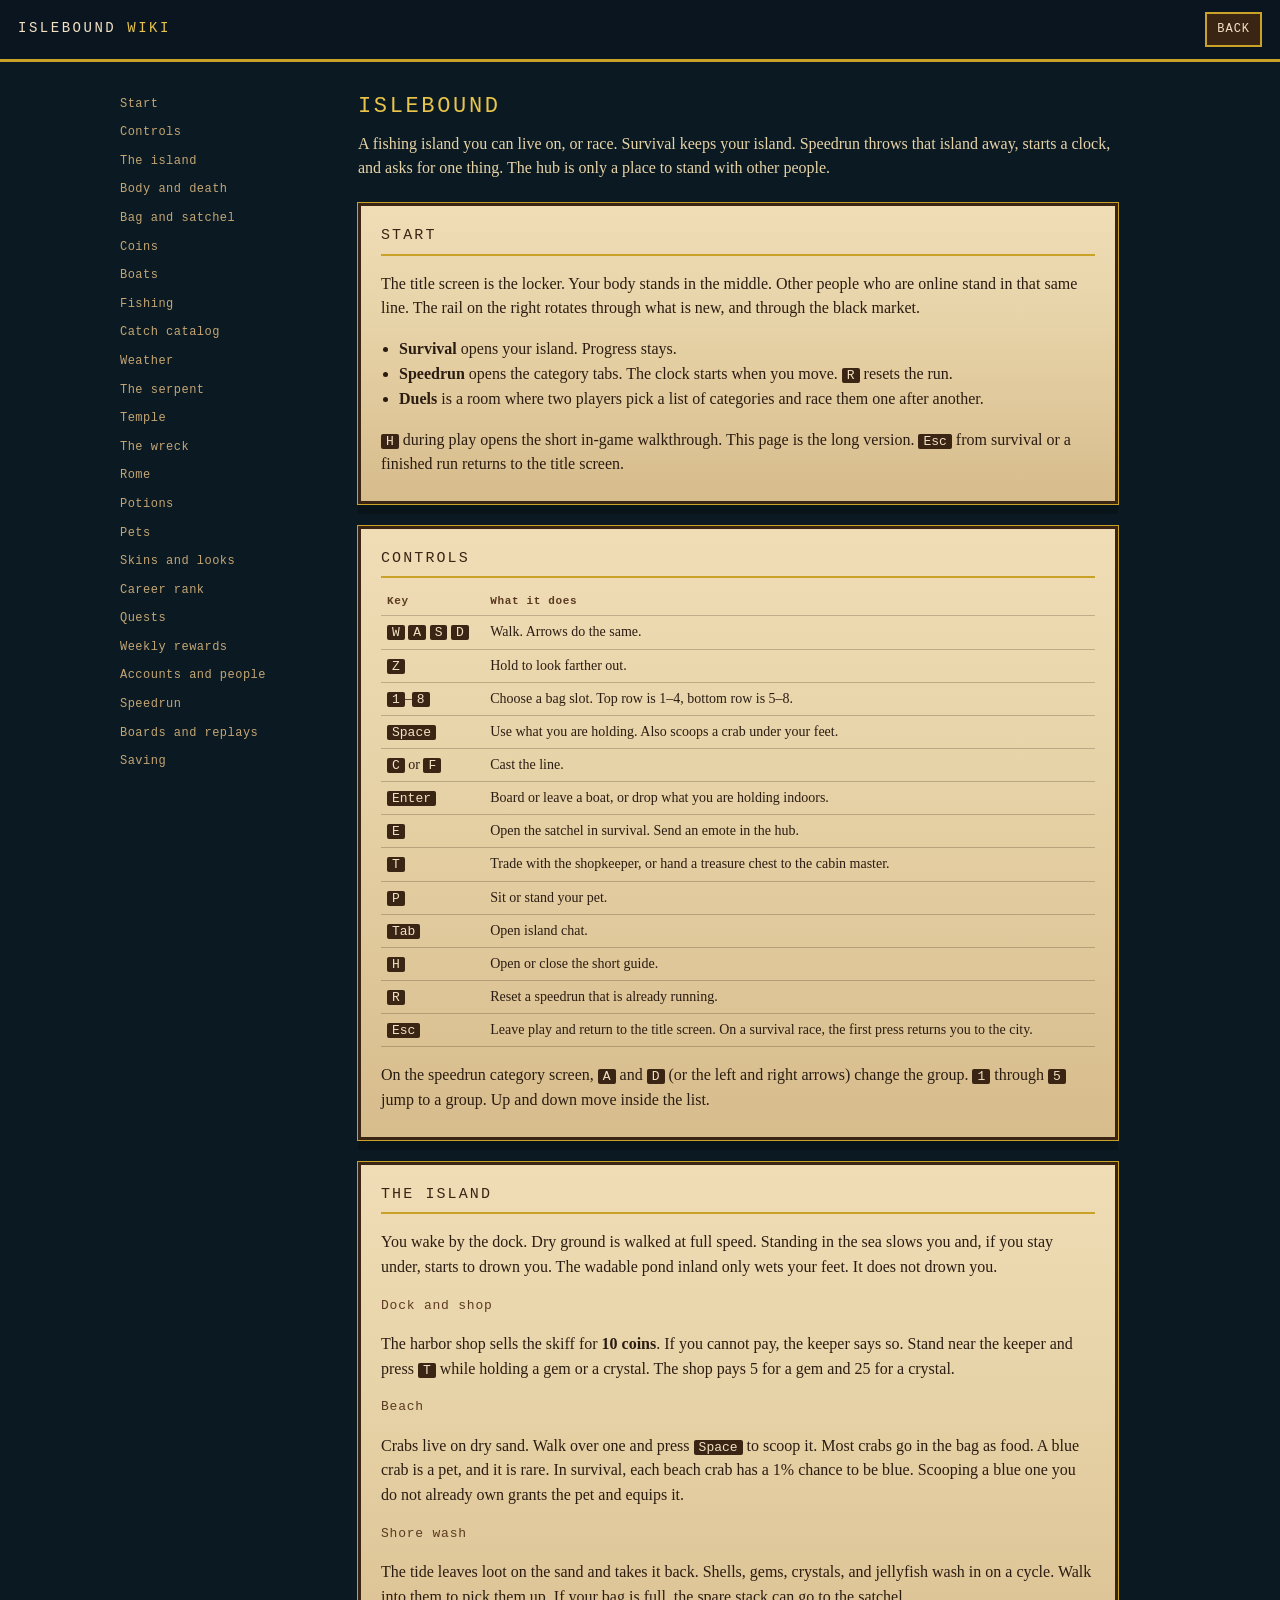
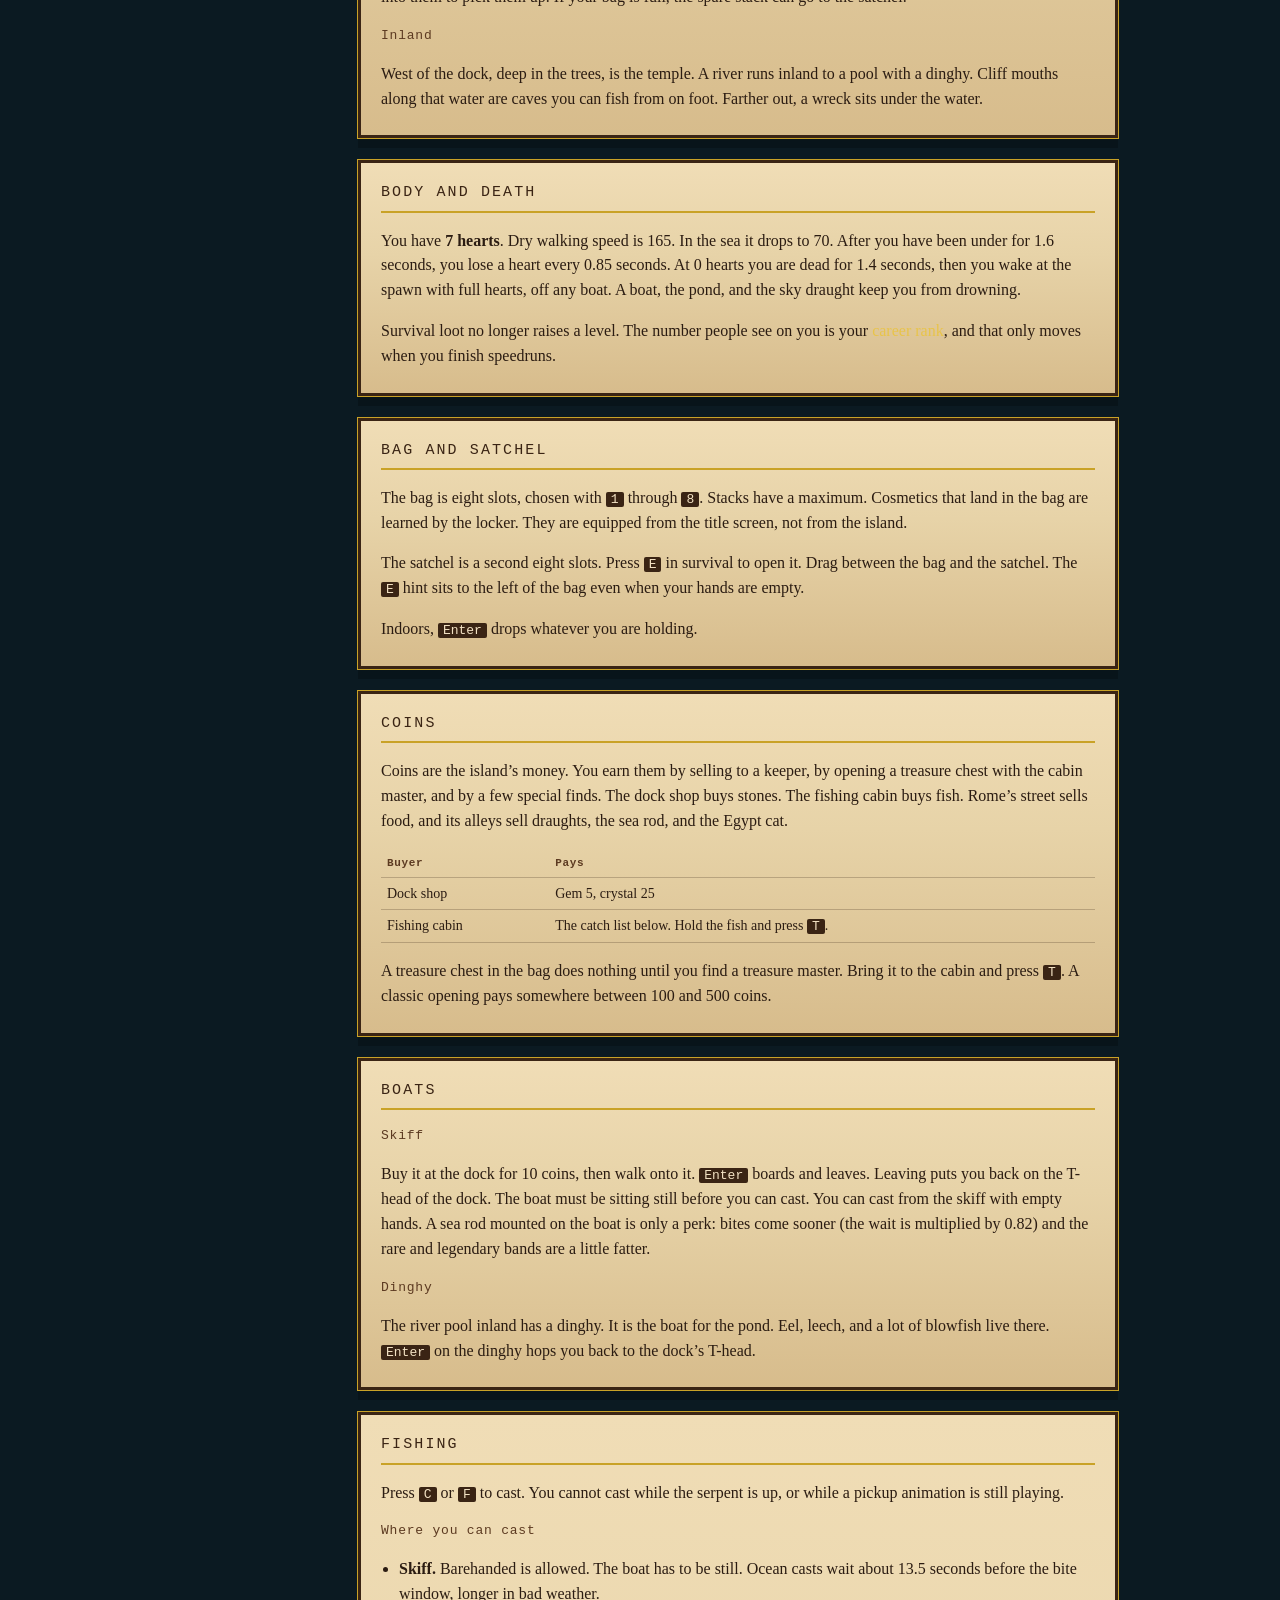
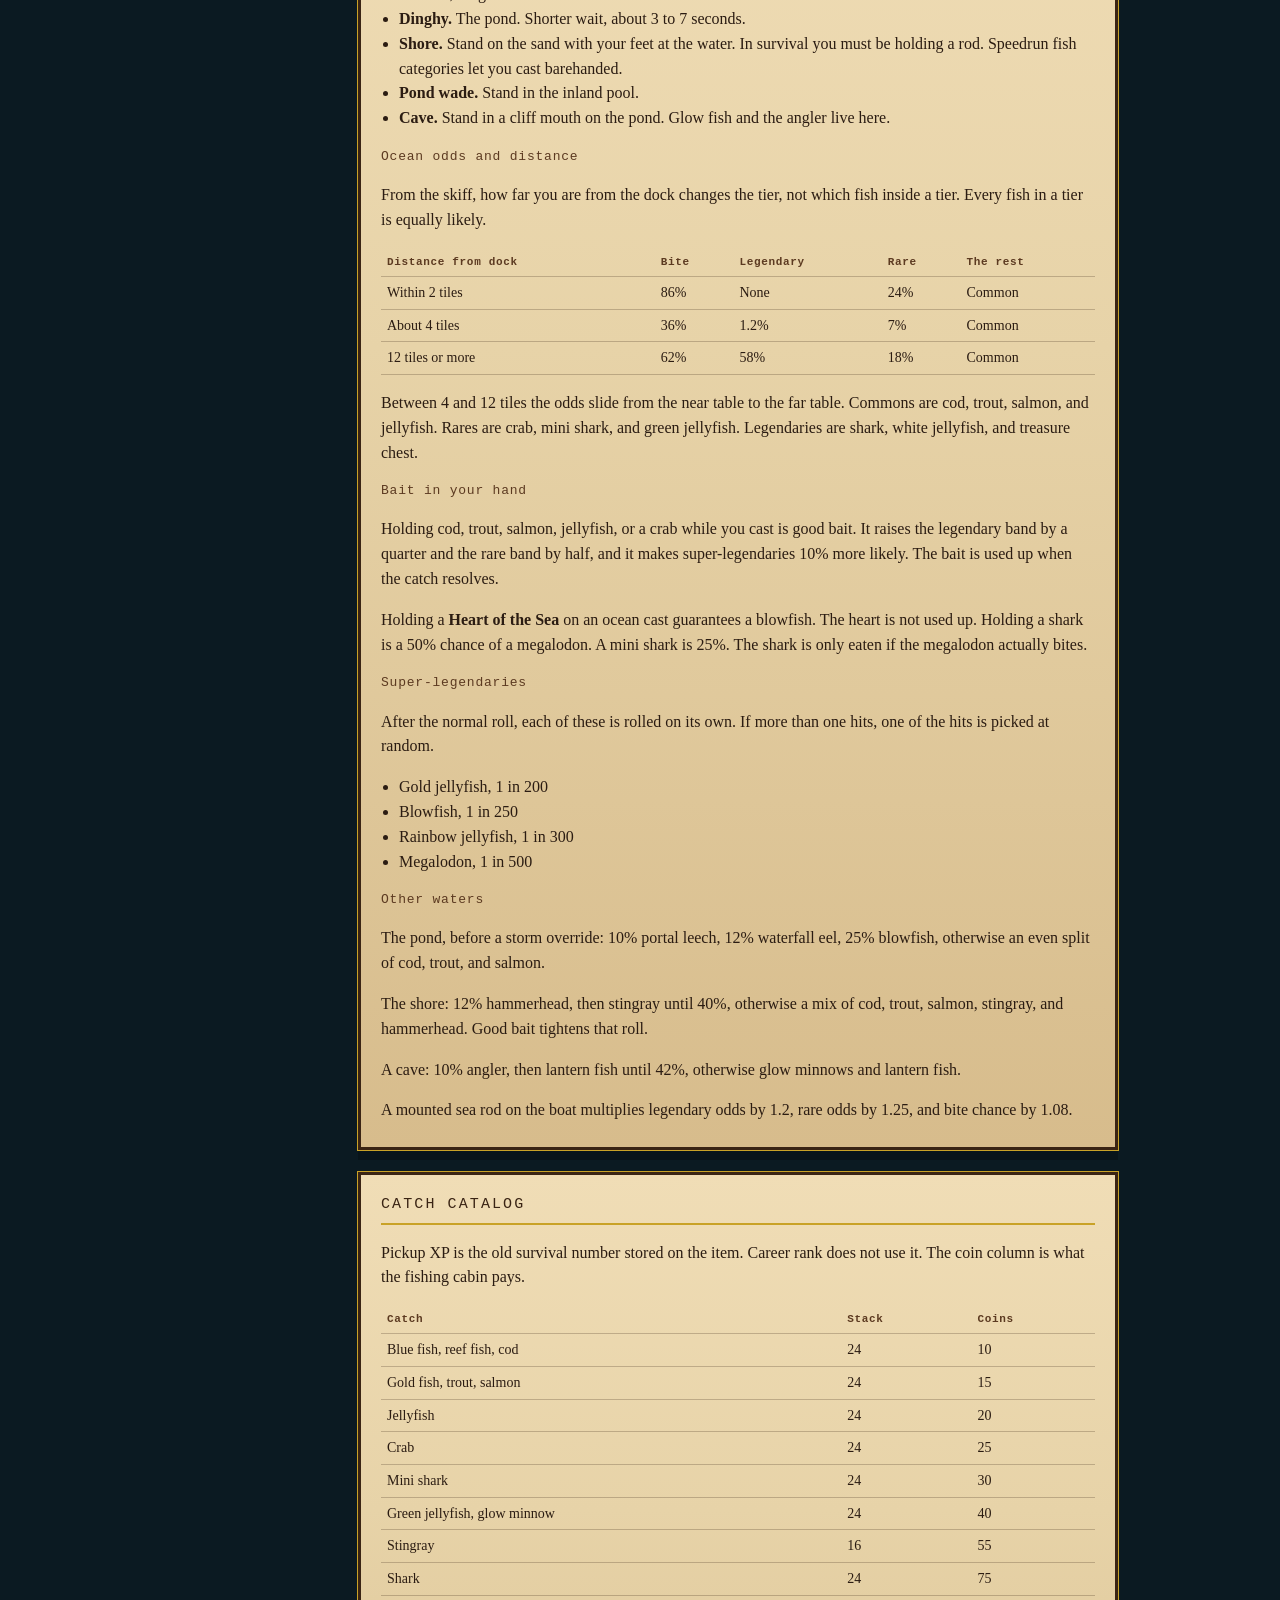
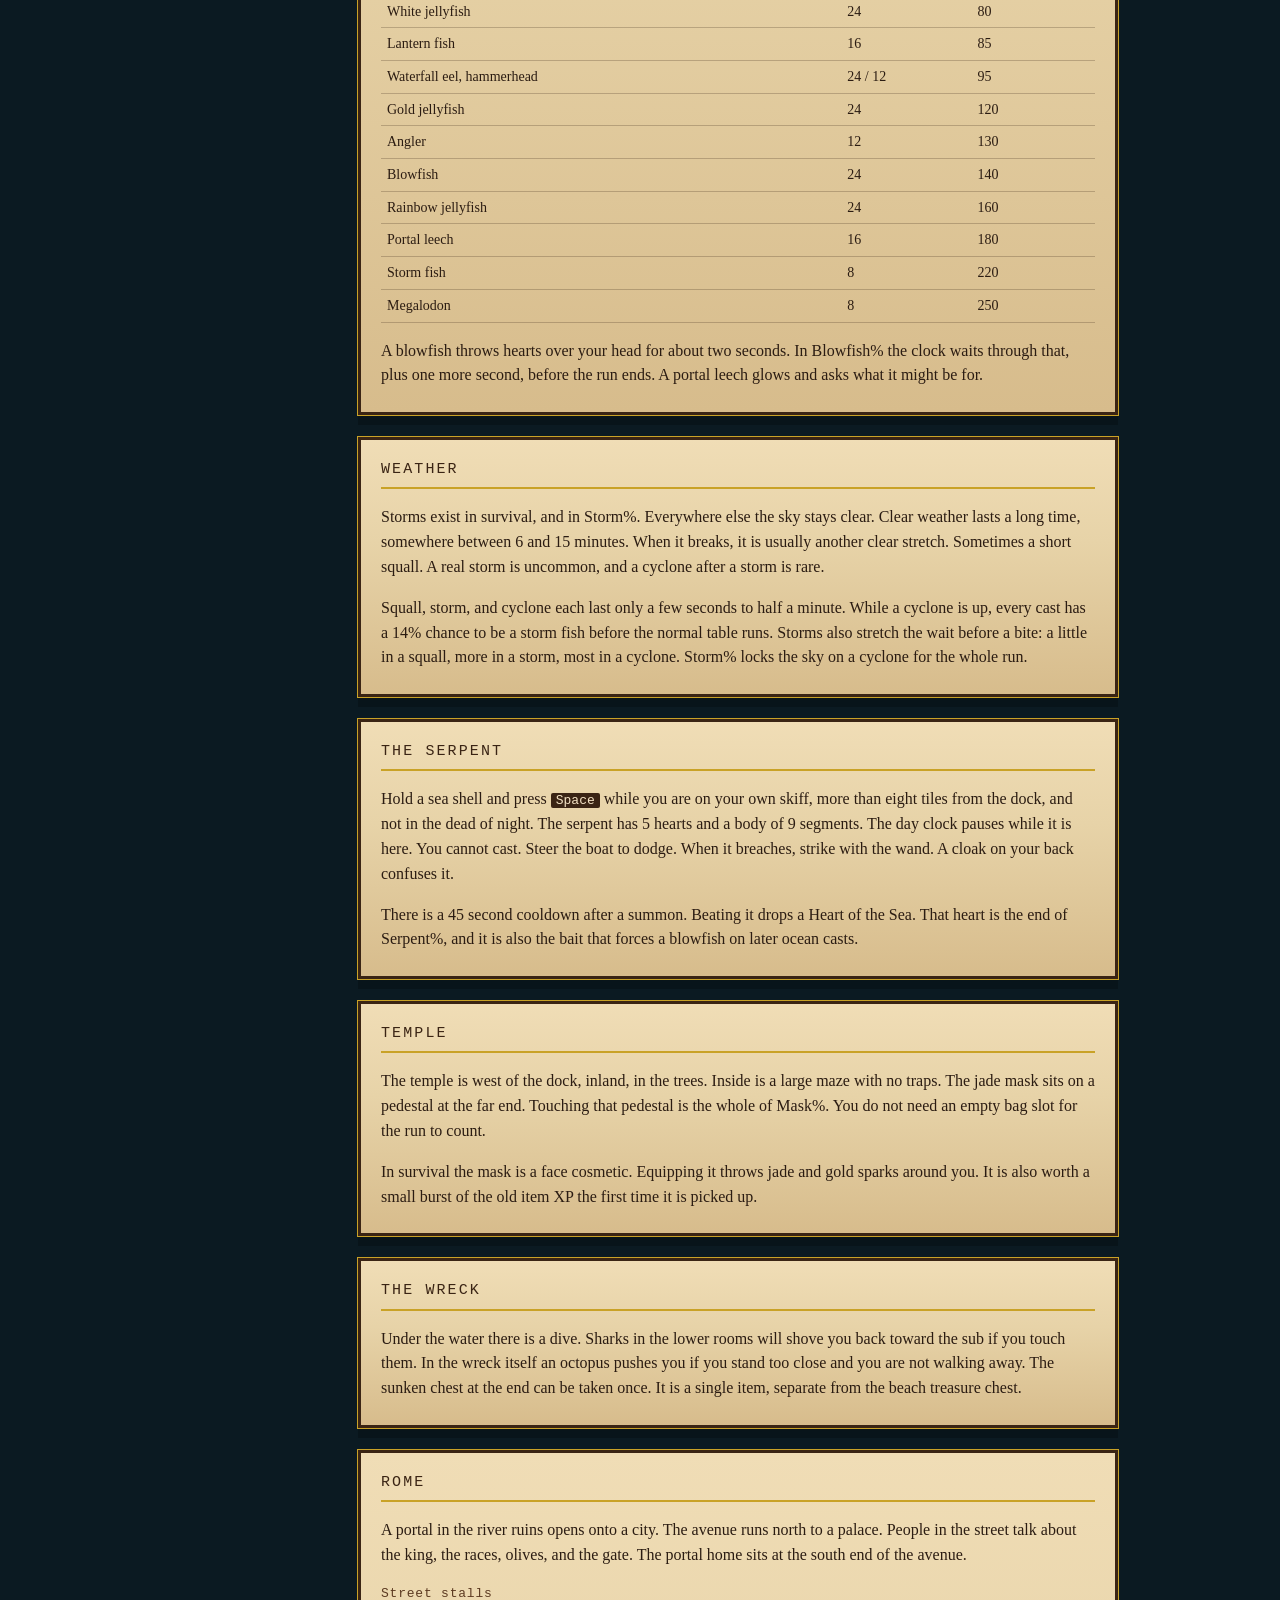
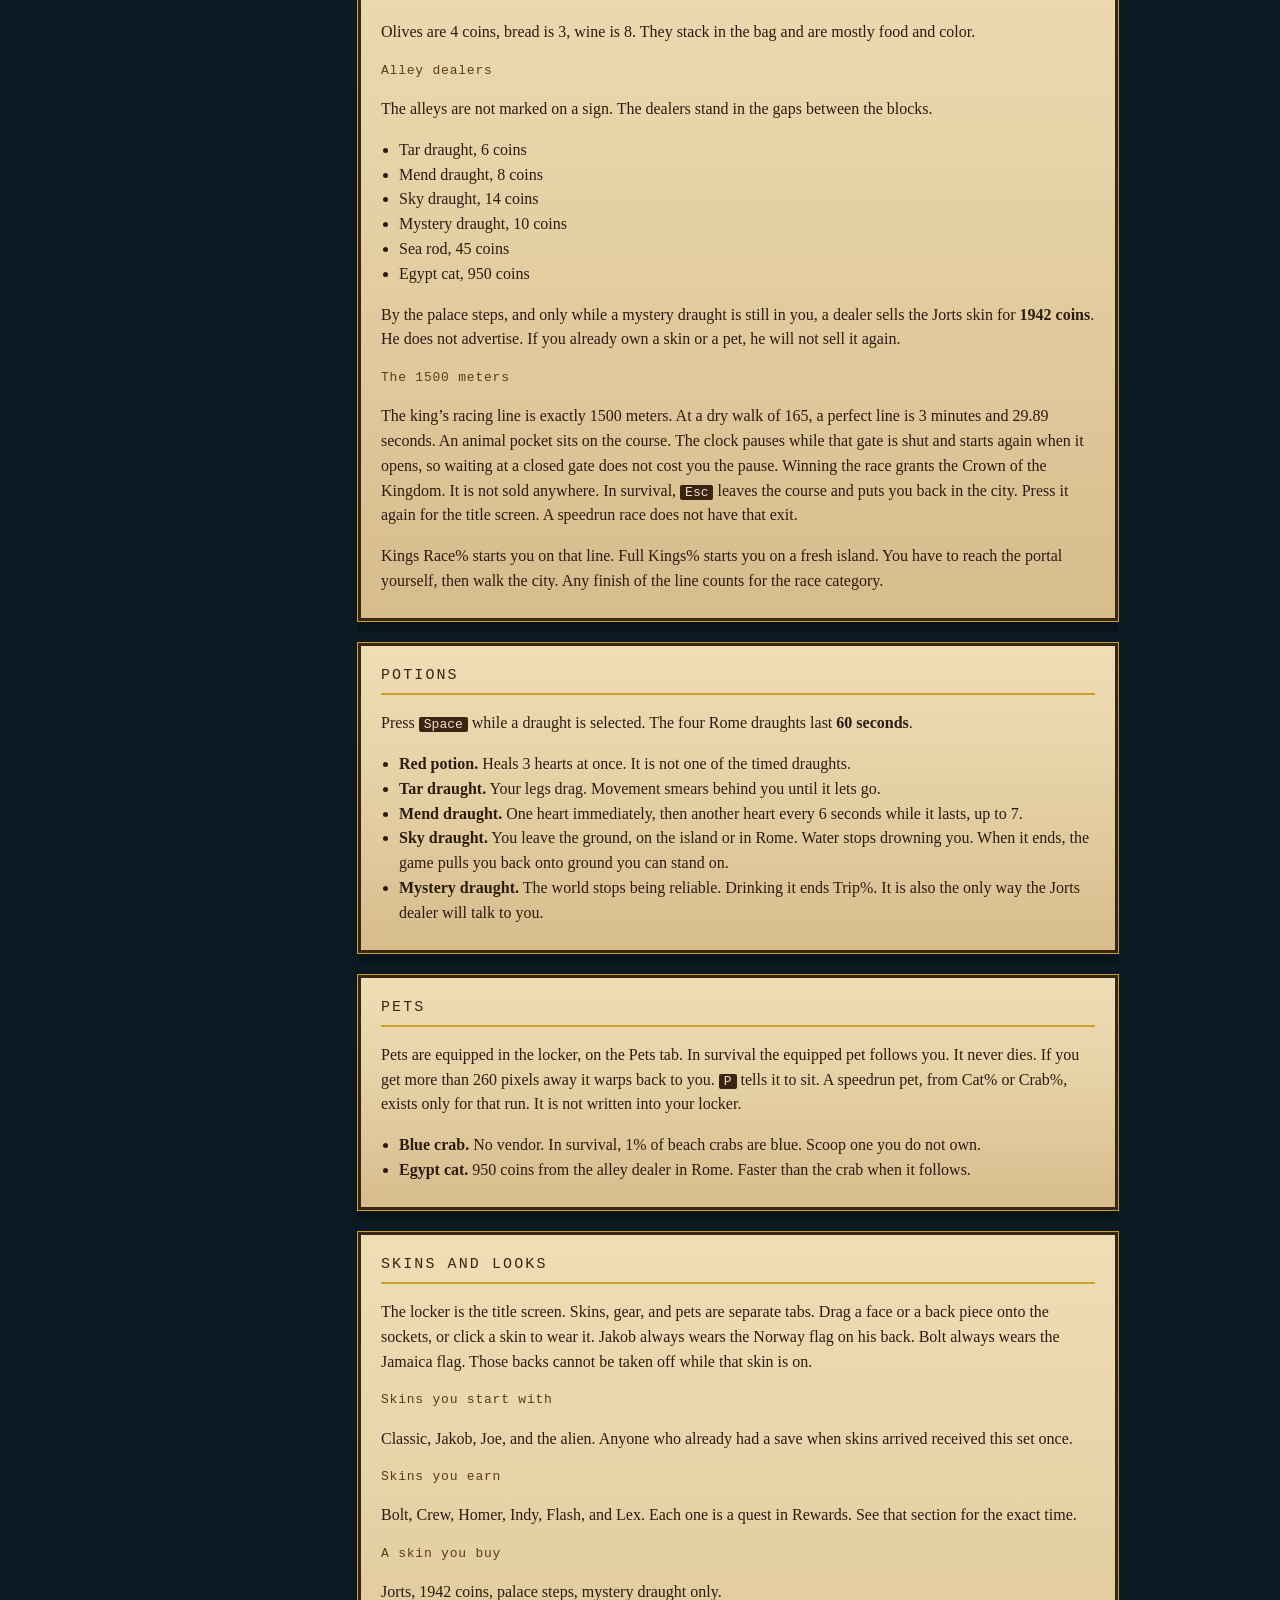
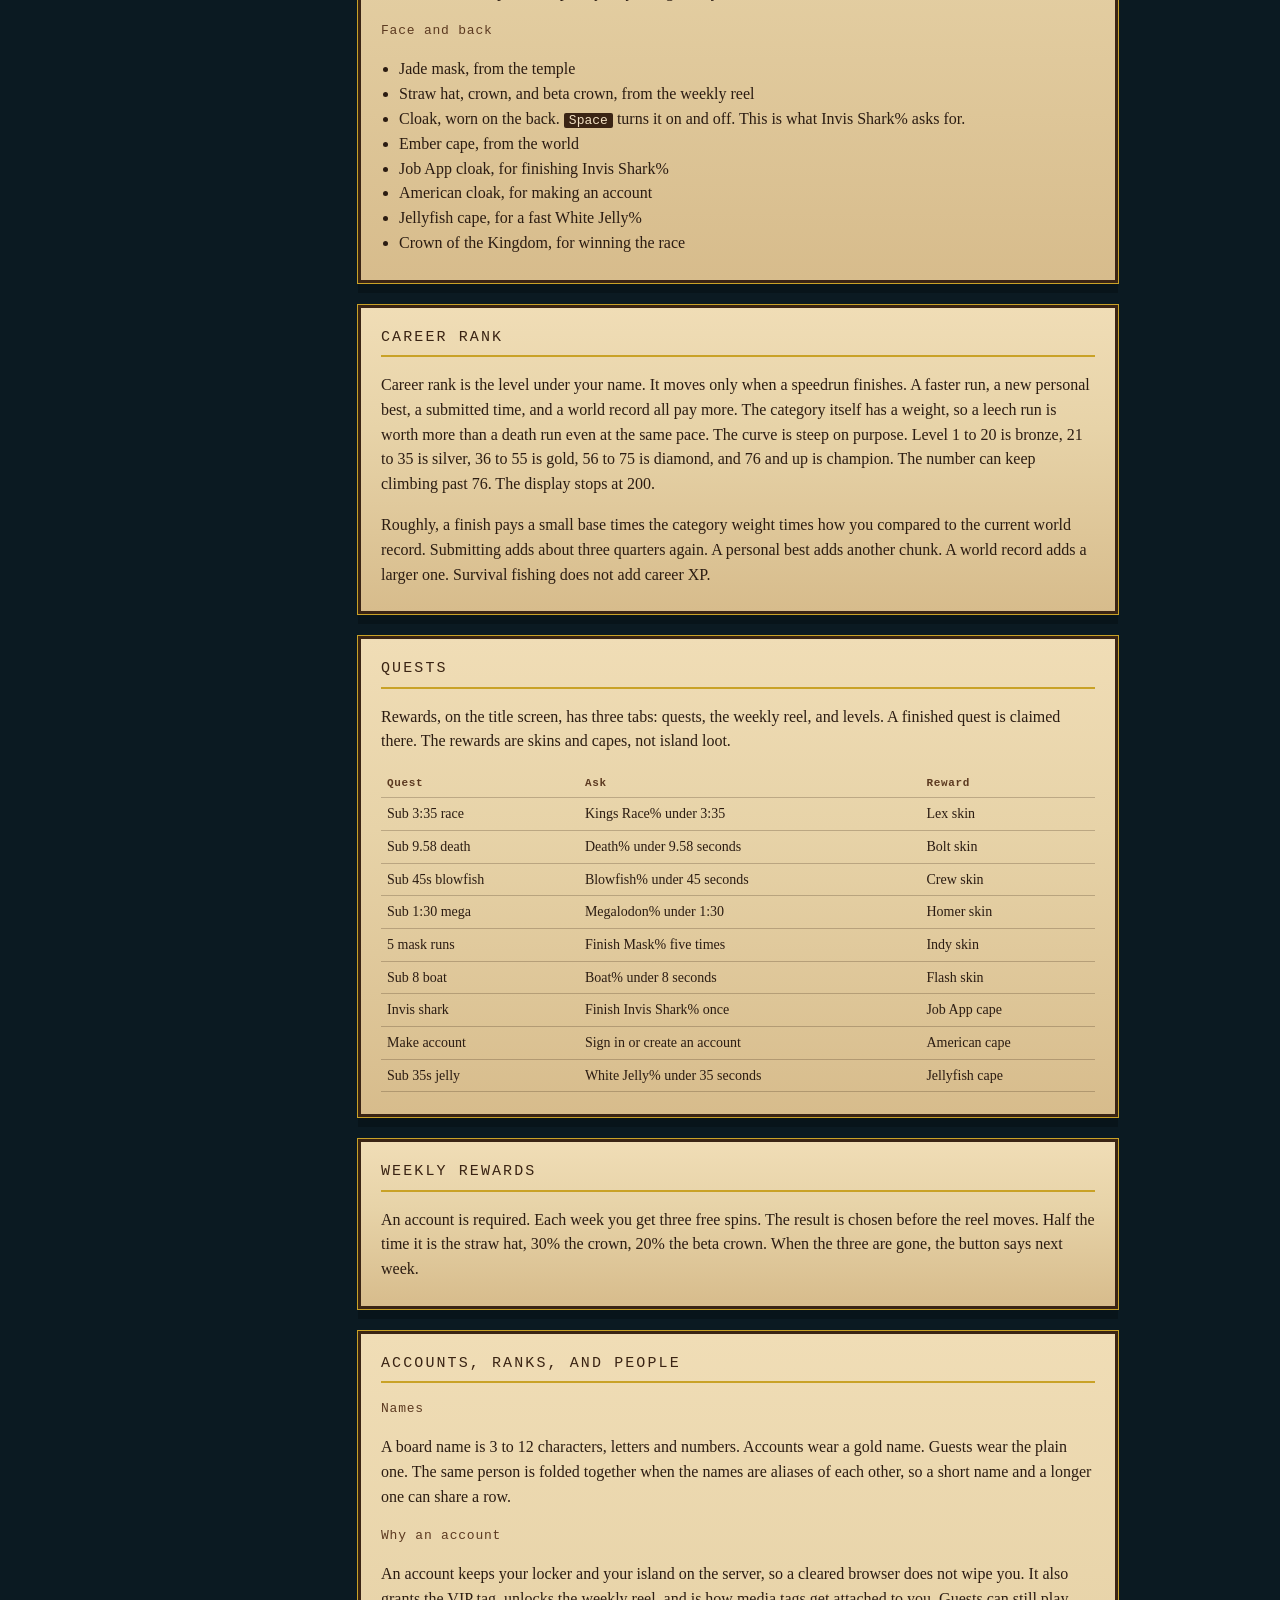
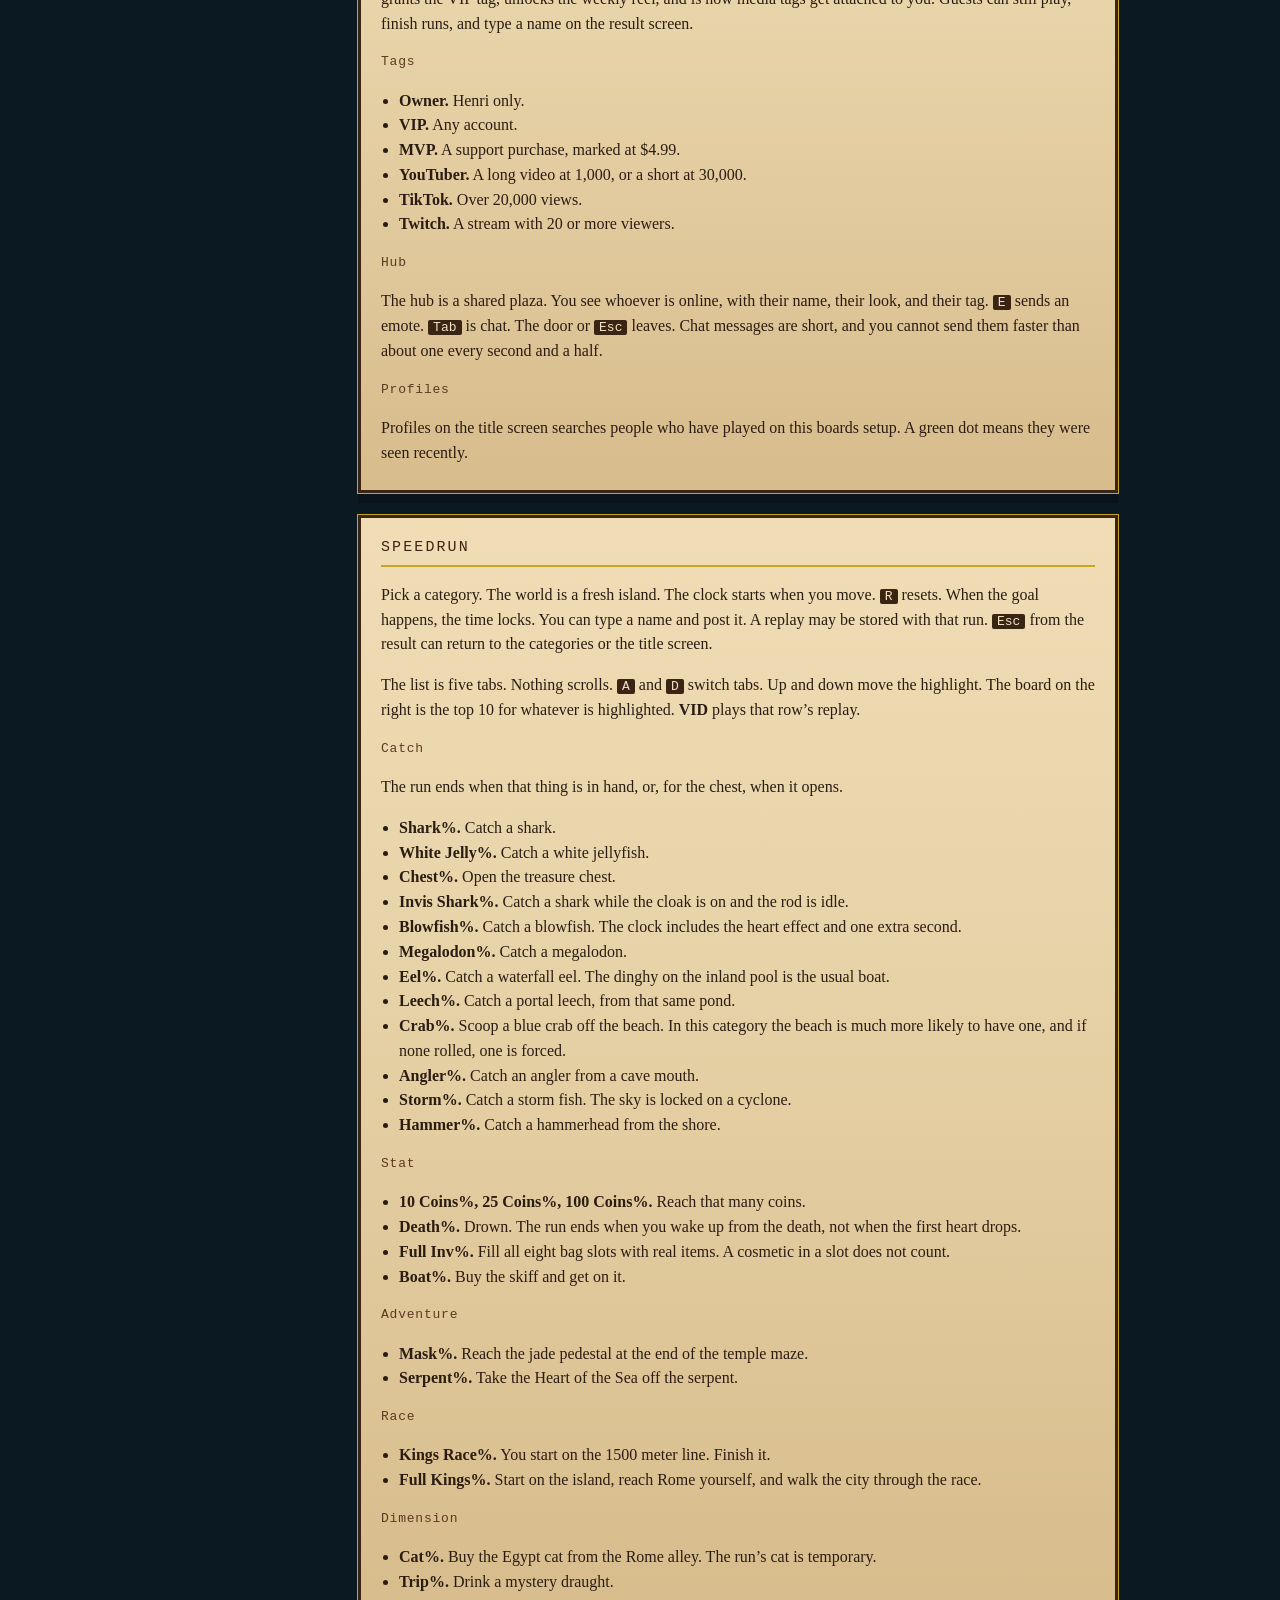
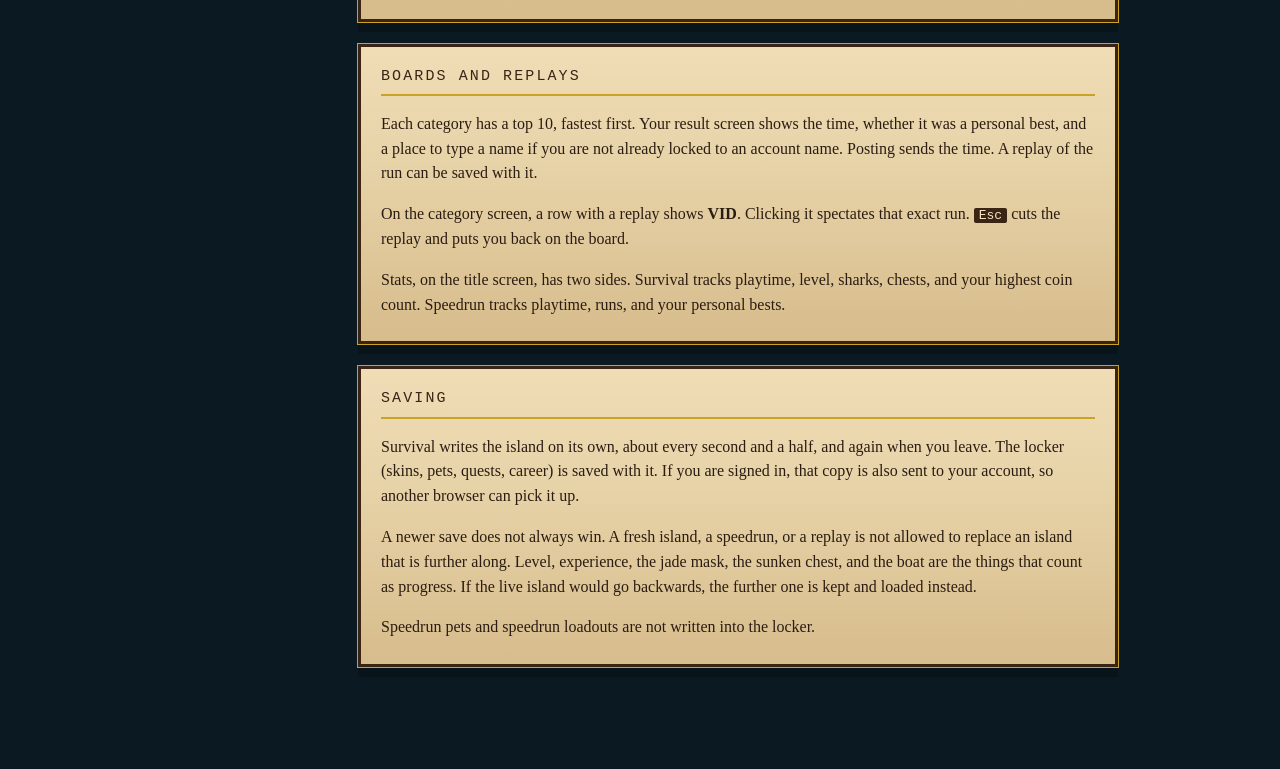
==== commit 1b49e4e9: "Let a survival race be left with Escape. The first press returns to the city, and the save no longer" ====
--- a/wiki.html
+++ b/wiki.html
@@ -240,7 +240,7 @@
               <tr><td><kbd>Tab</kbd></td><td>Open island chat.</td></tr>
               <tr><td><kbd>H</kbd></td><td>Open or close the short guide.</td></tr>
               <tr><td><kbd>R</kbd></td><td>Reset a speedrun that is already running.</td></tr>
-              <tr><td><kbd>Esc</kbd></td><td>Leave play and return to the title screen.</td></tr>
+              <tr><td><kbd>Esc</kbd></td><td>Leave play and return to the title screen. On a survival race, the first press returns you to the city.</td></tr>
             </tbody>
           </table>
           <p>
@@ -539,6 +539,8 @@
             An animal pocket sits on the course. The clock pauses while that gate is shut and starts again when it opens,
             so waiting at a closed gate does not cost you the pause.
             Winning the race grants the Crown of the Kingdom. It is not sold anywhere.
+            In survival, <kbd>Esc</kbd> leaves the course and puts you back in the city. Press it again for the title screen.
+            A speedrun race does not have that exit.
           </p>
           <p>
             Kings Race% starts you on that line. Full Kings% starts you on a fresh island.
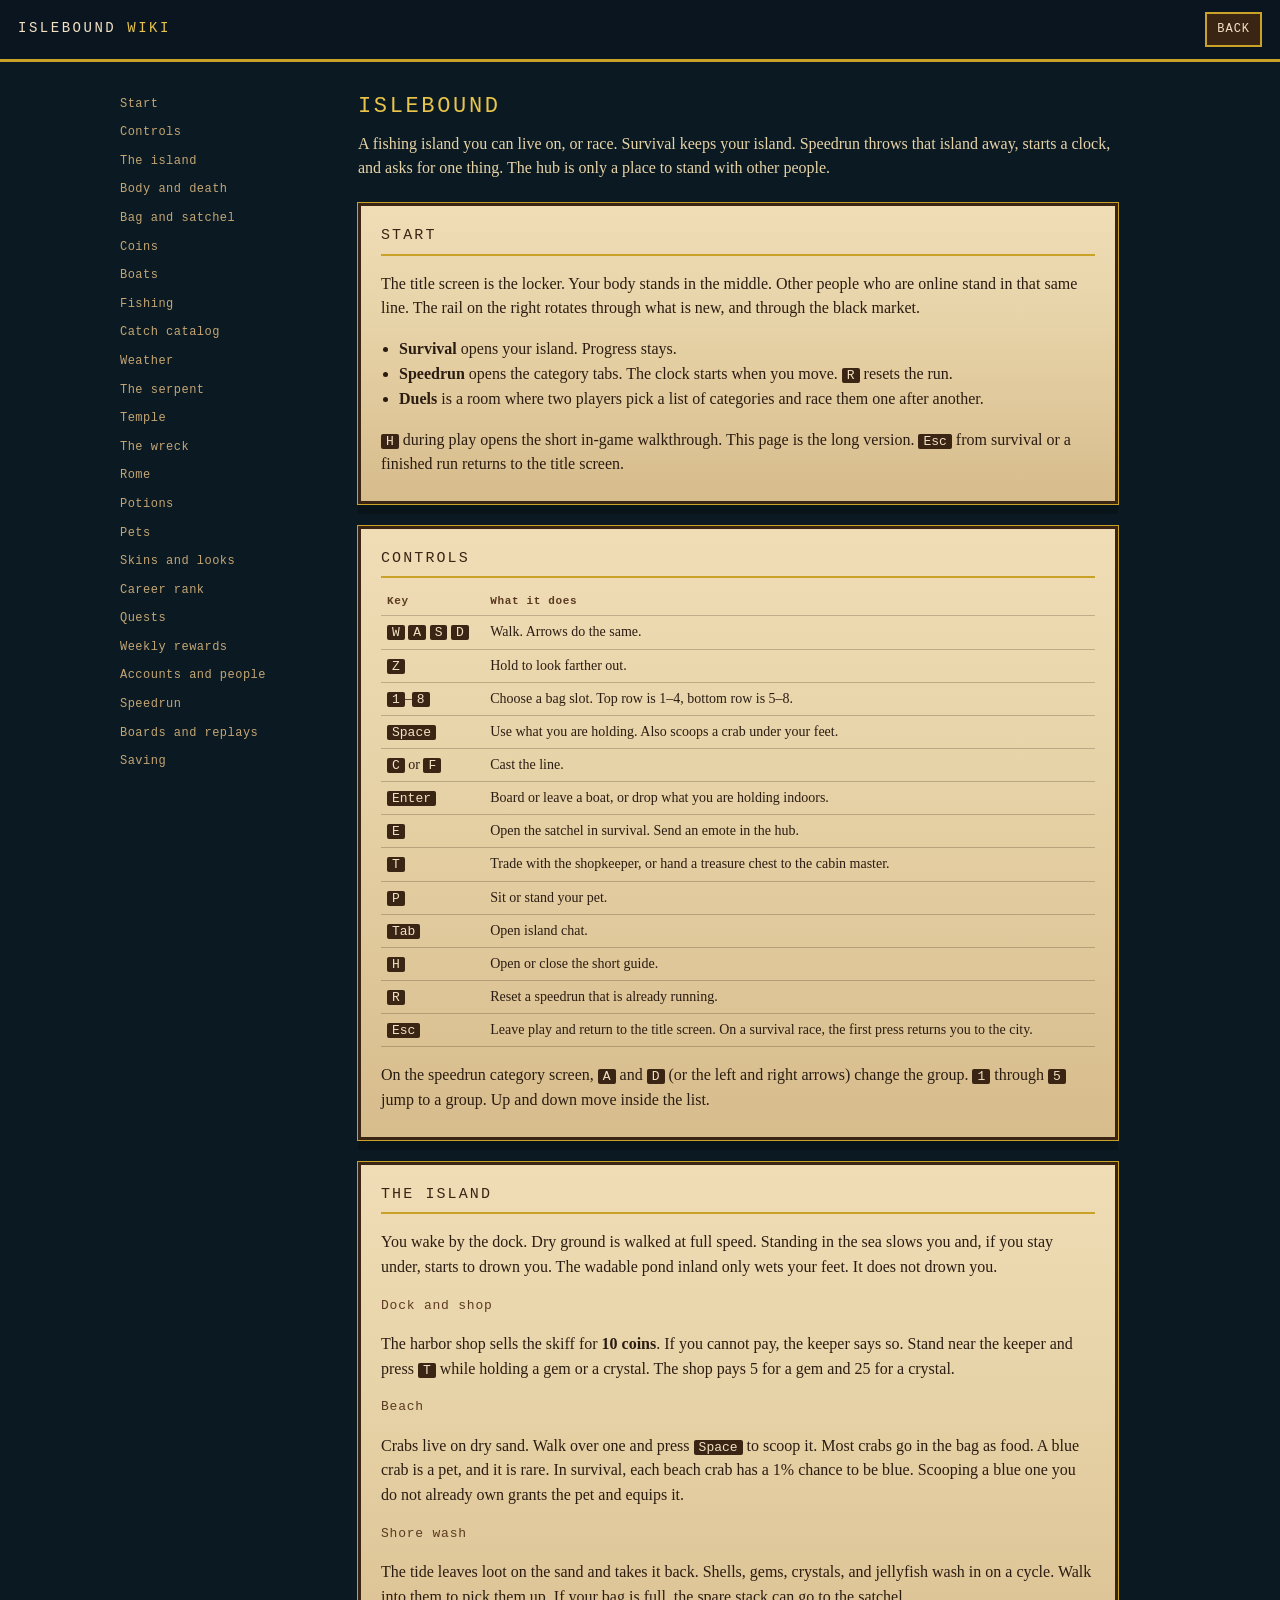
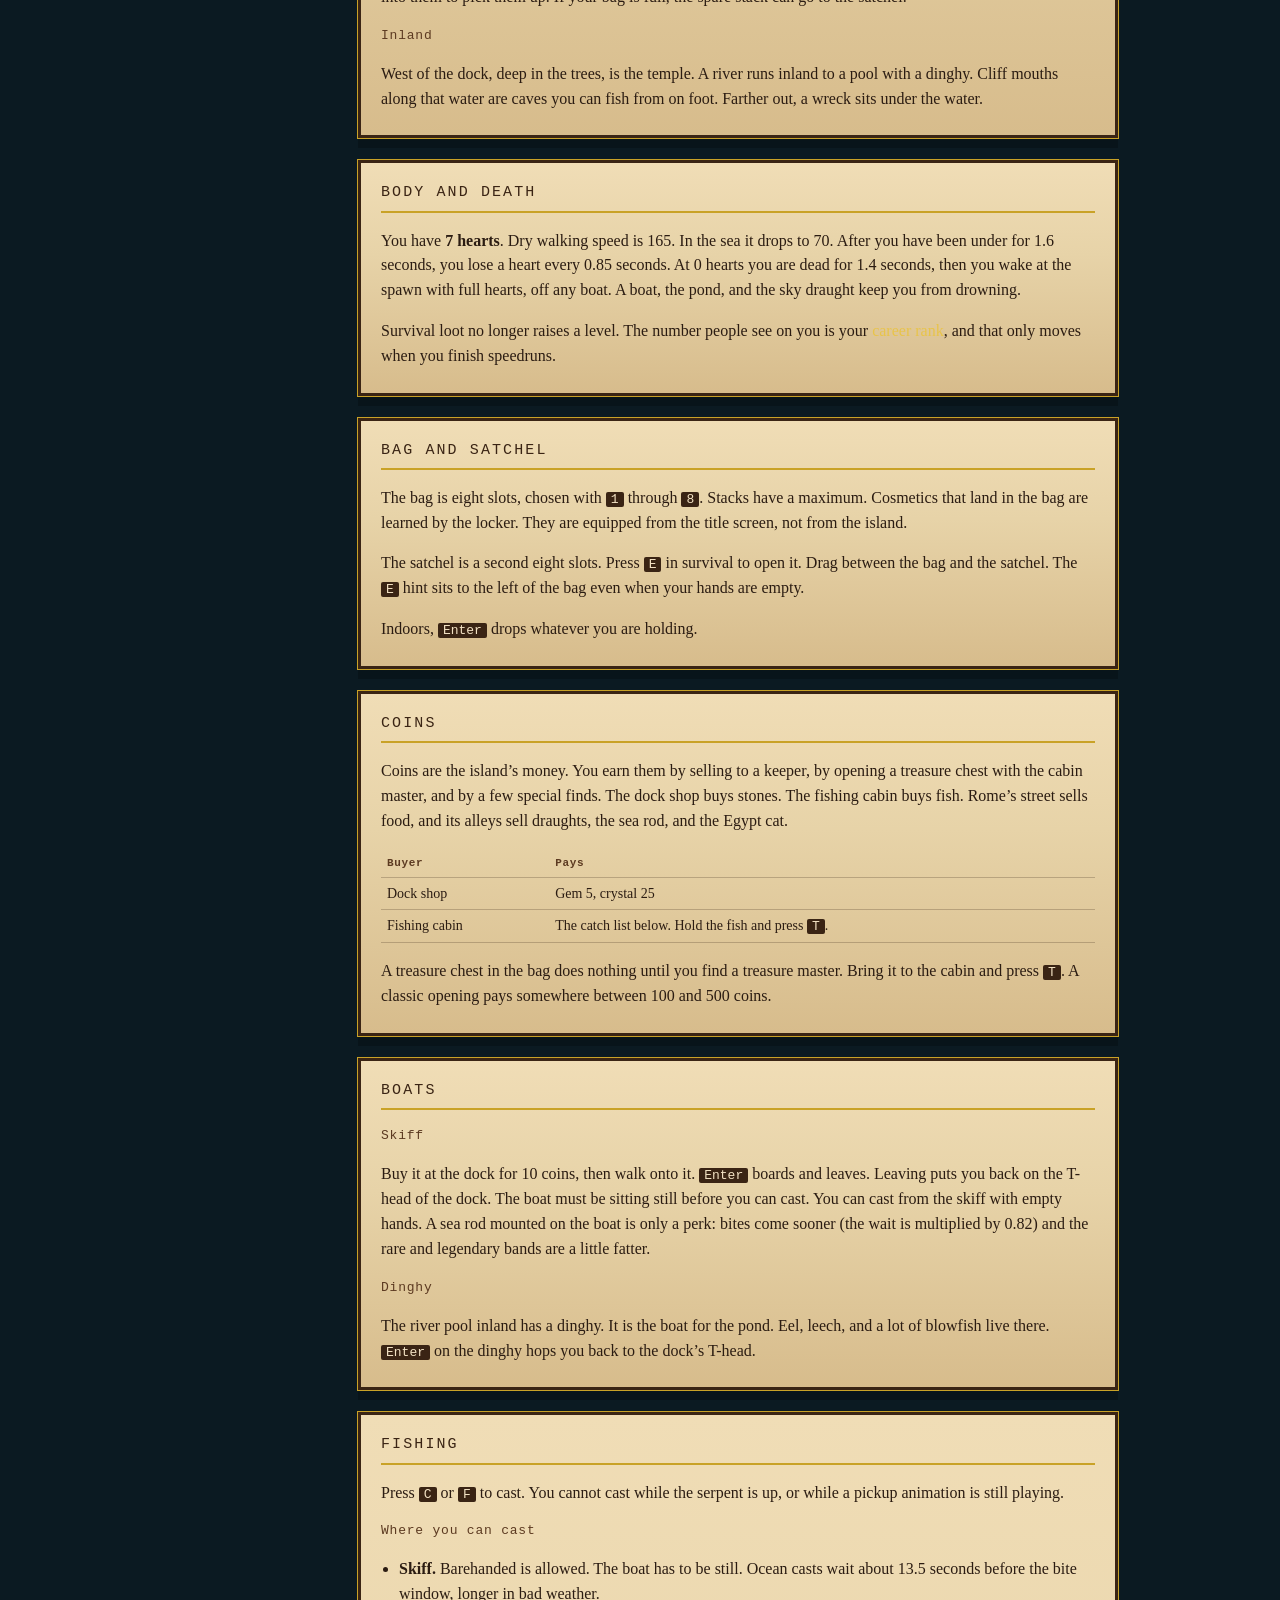
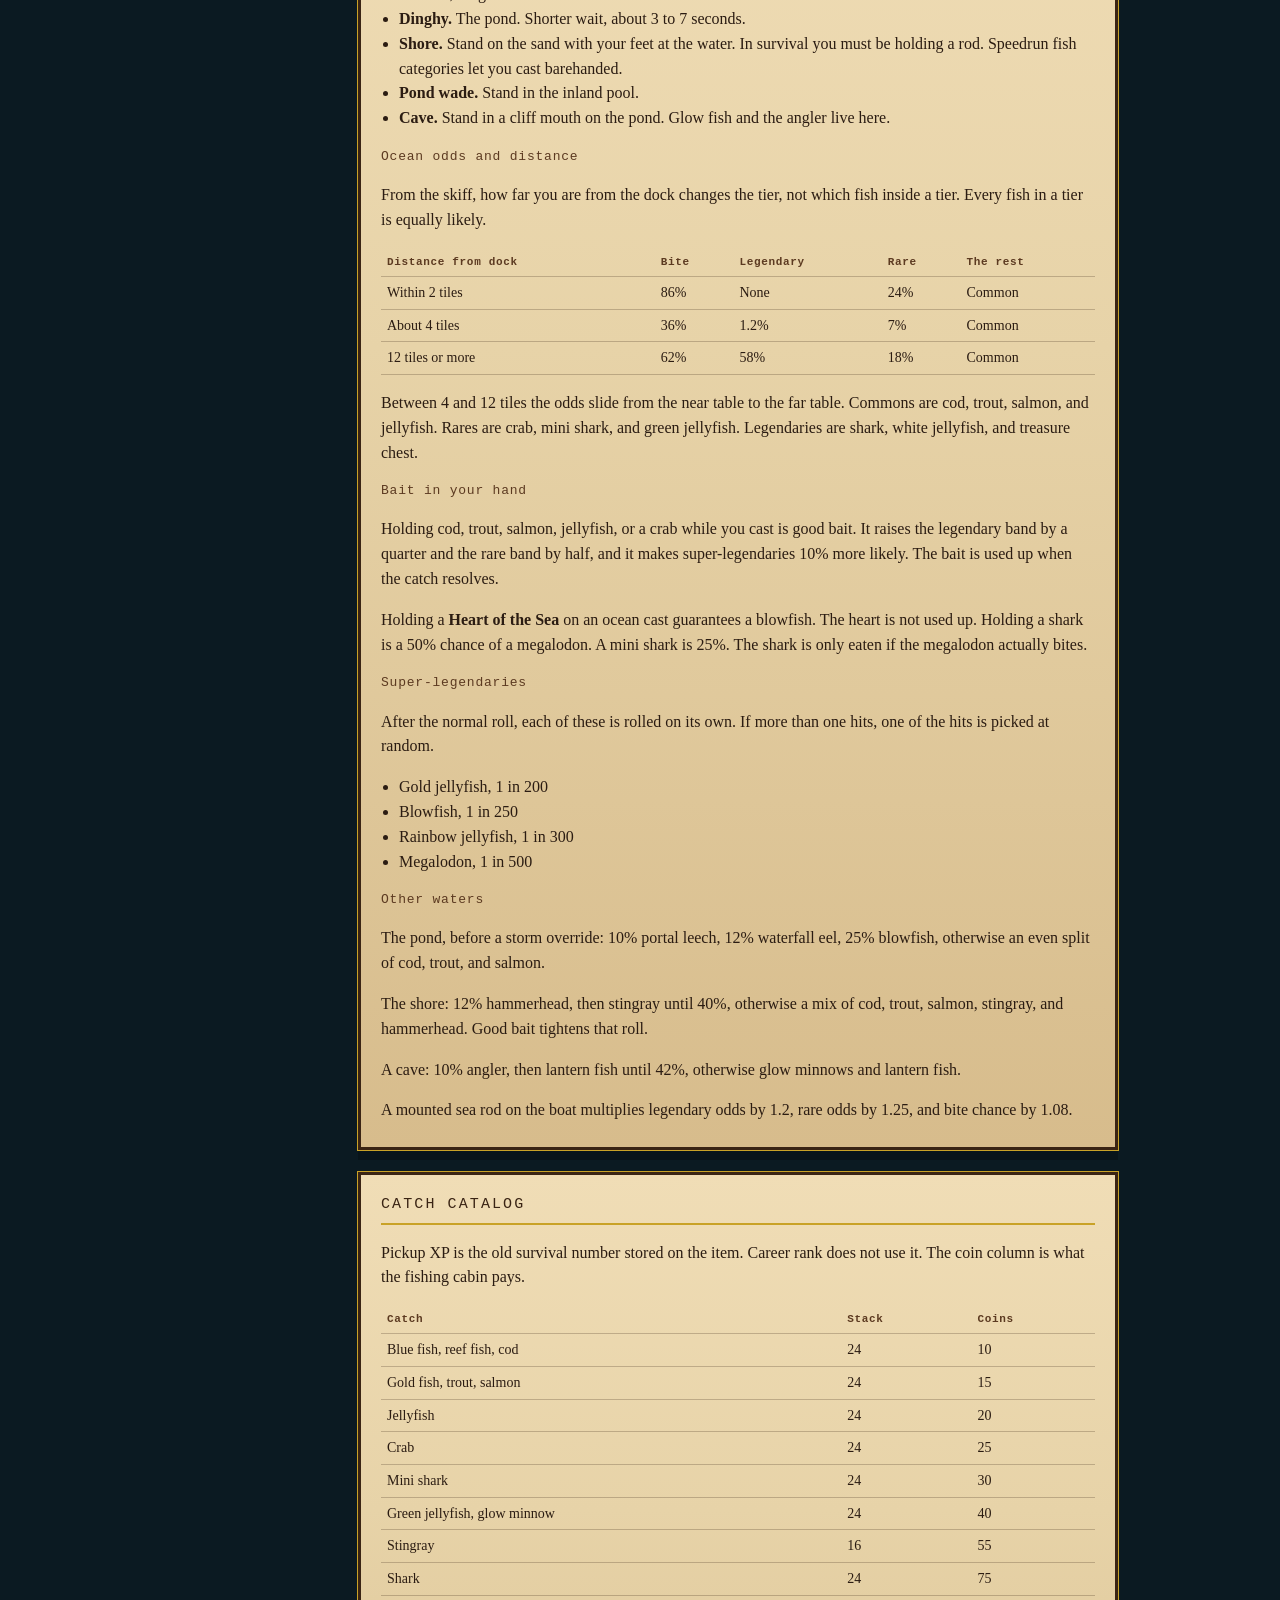
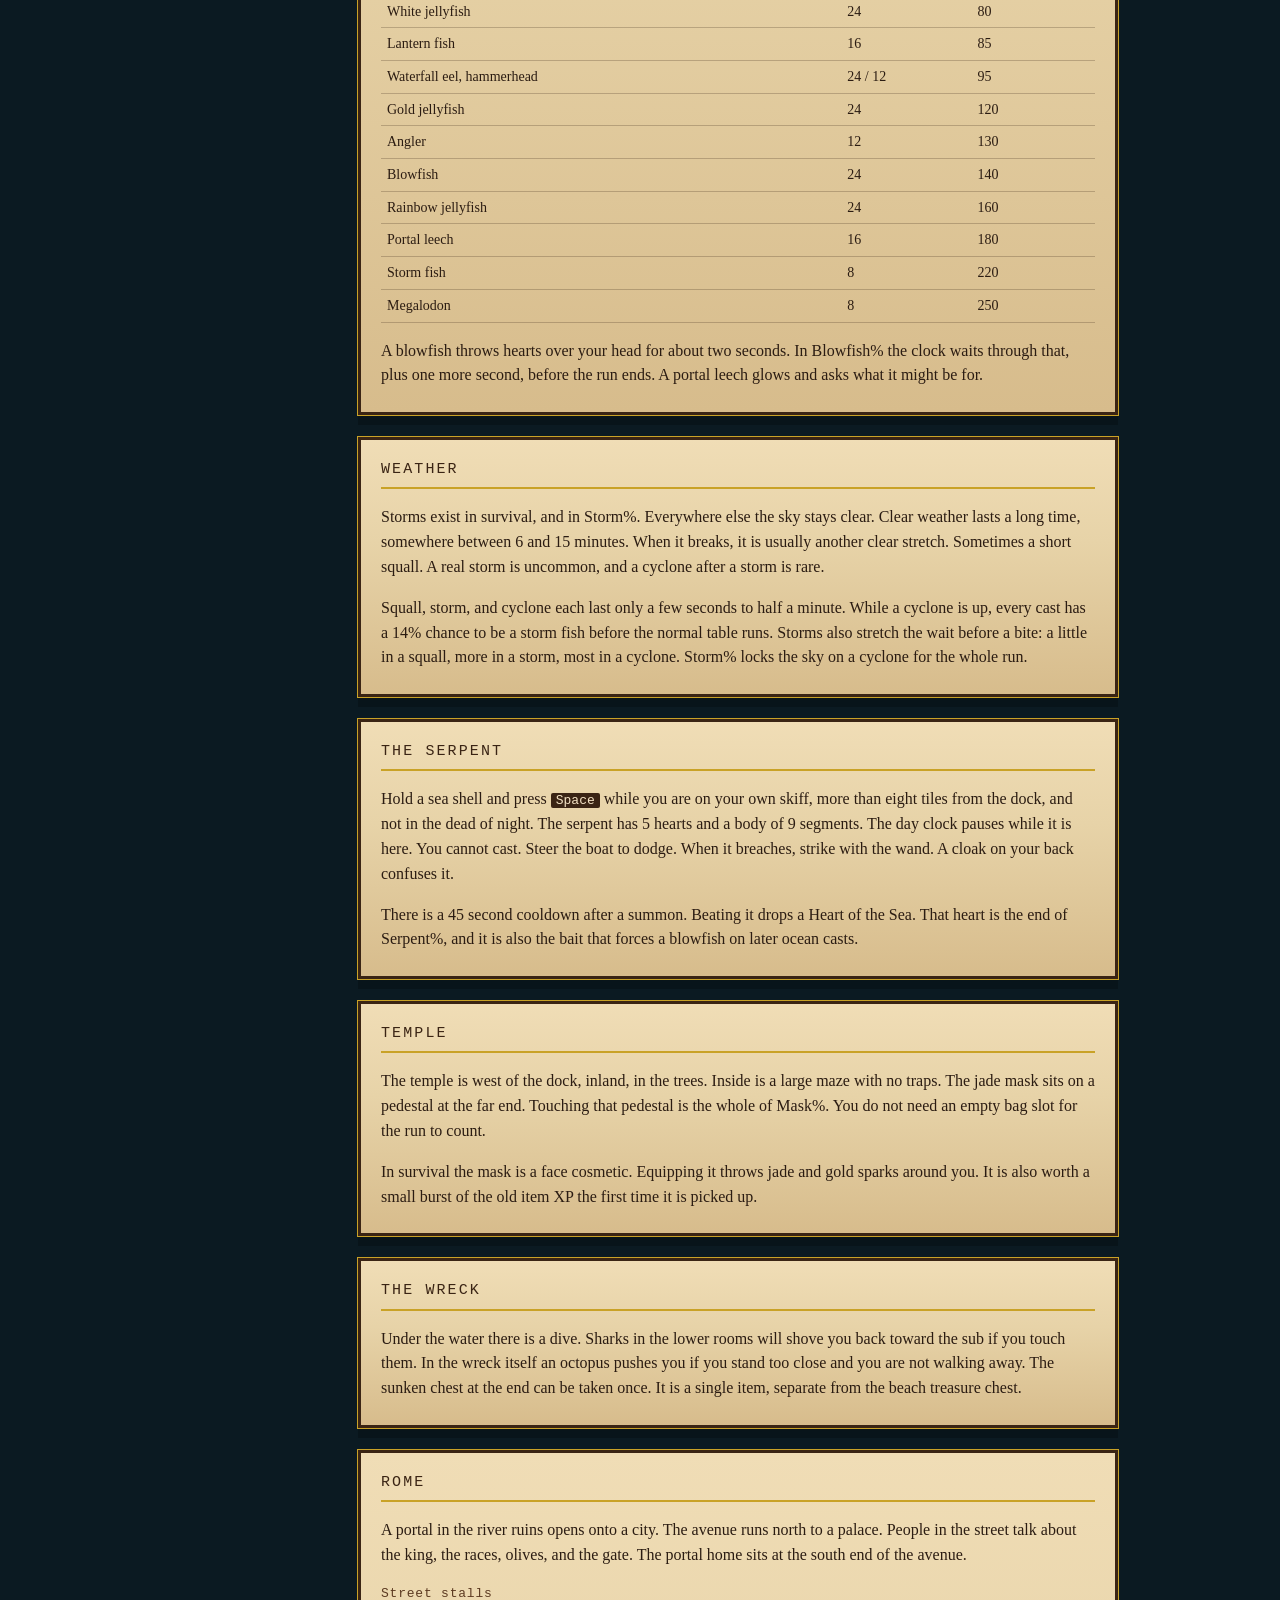
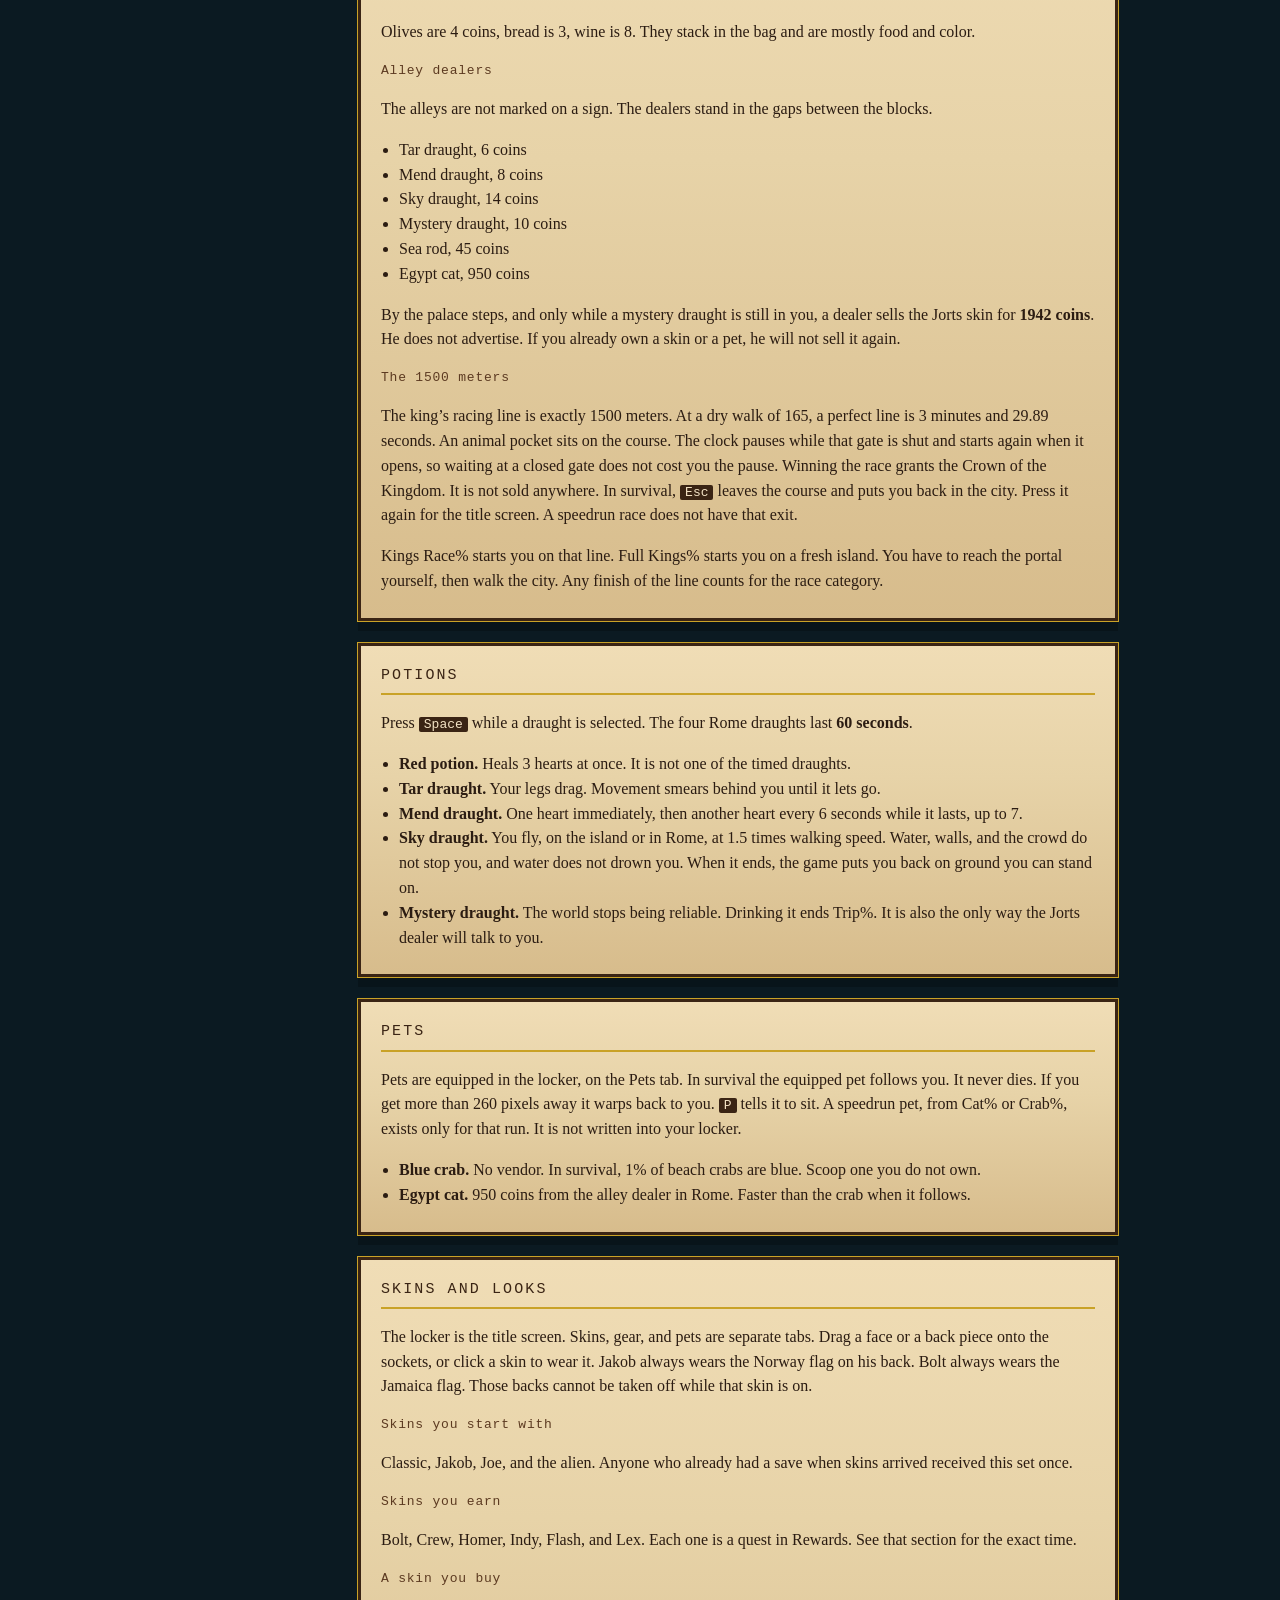
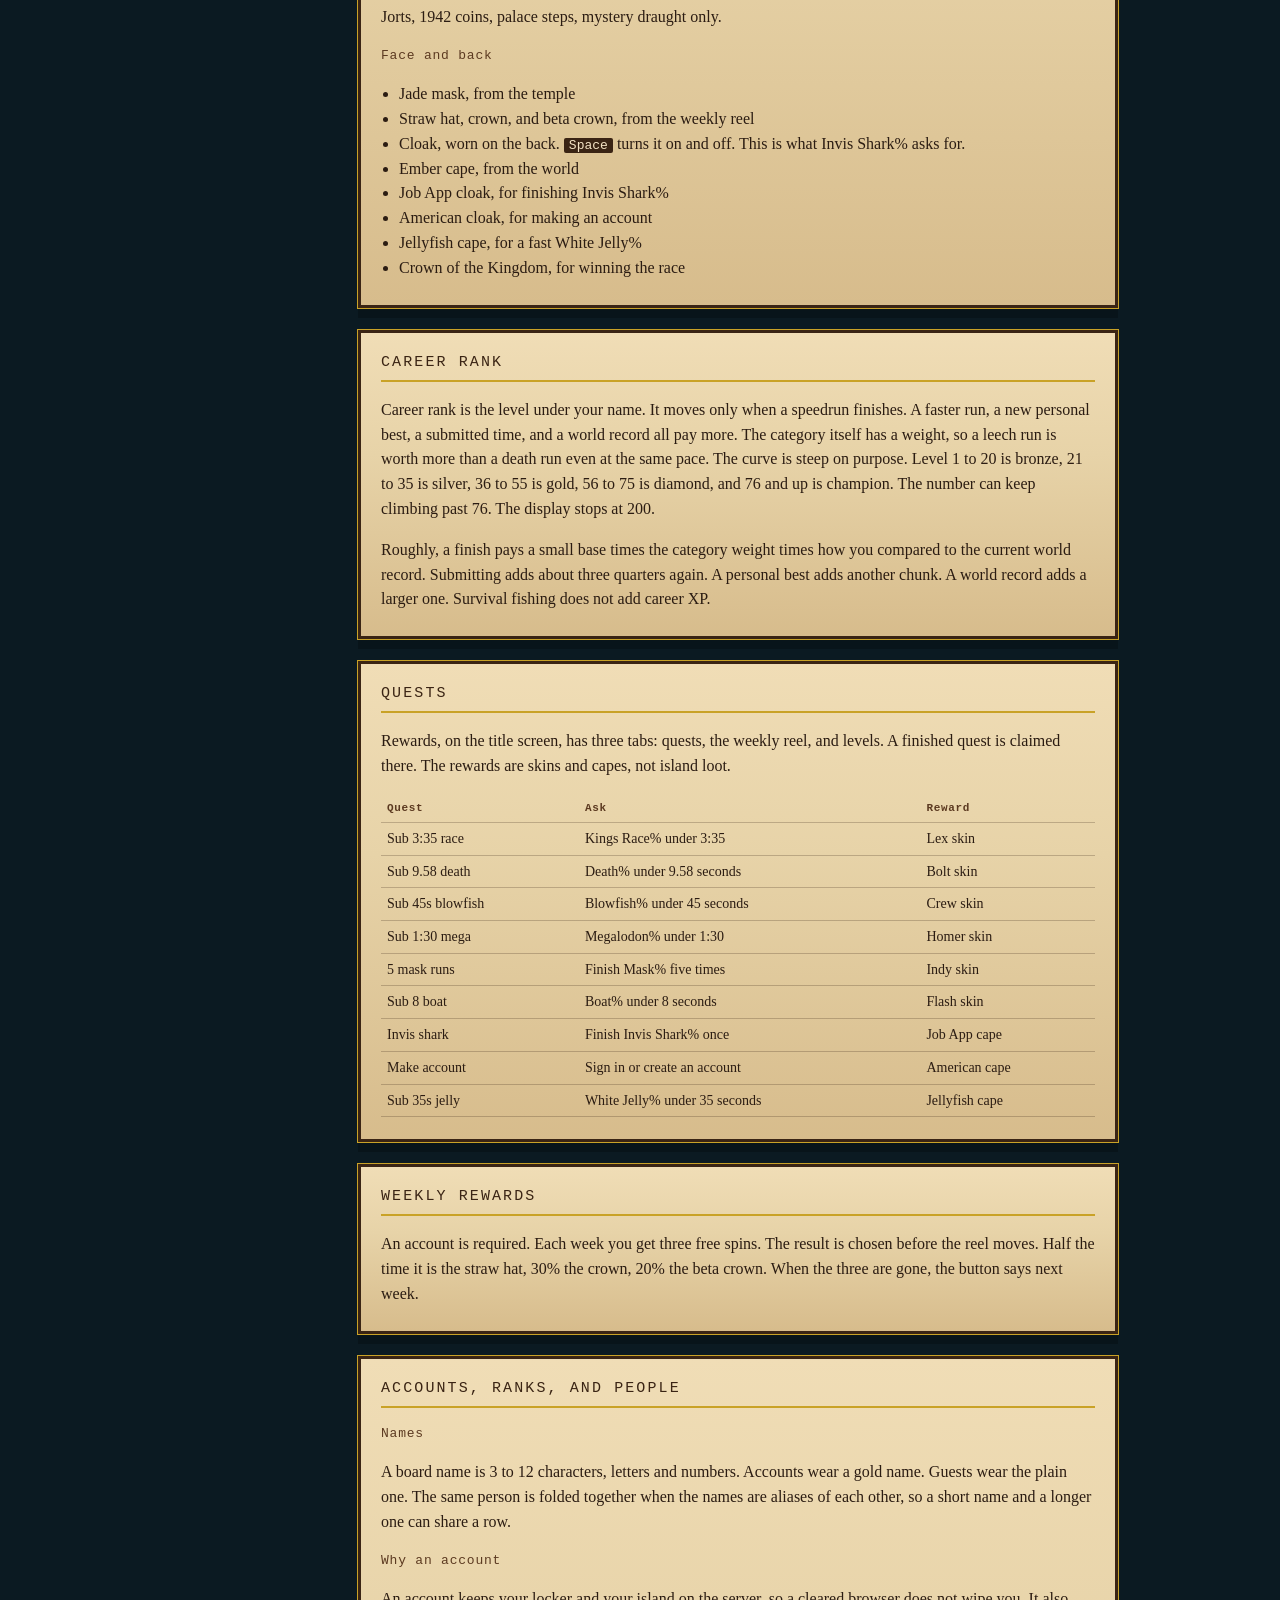
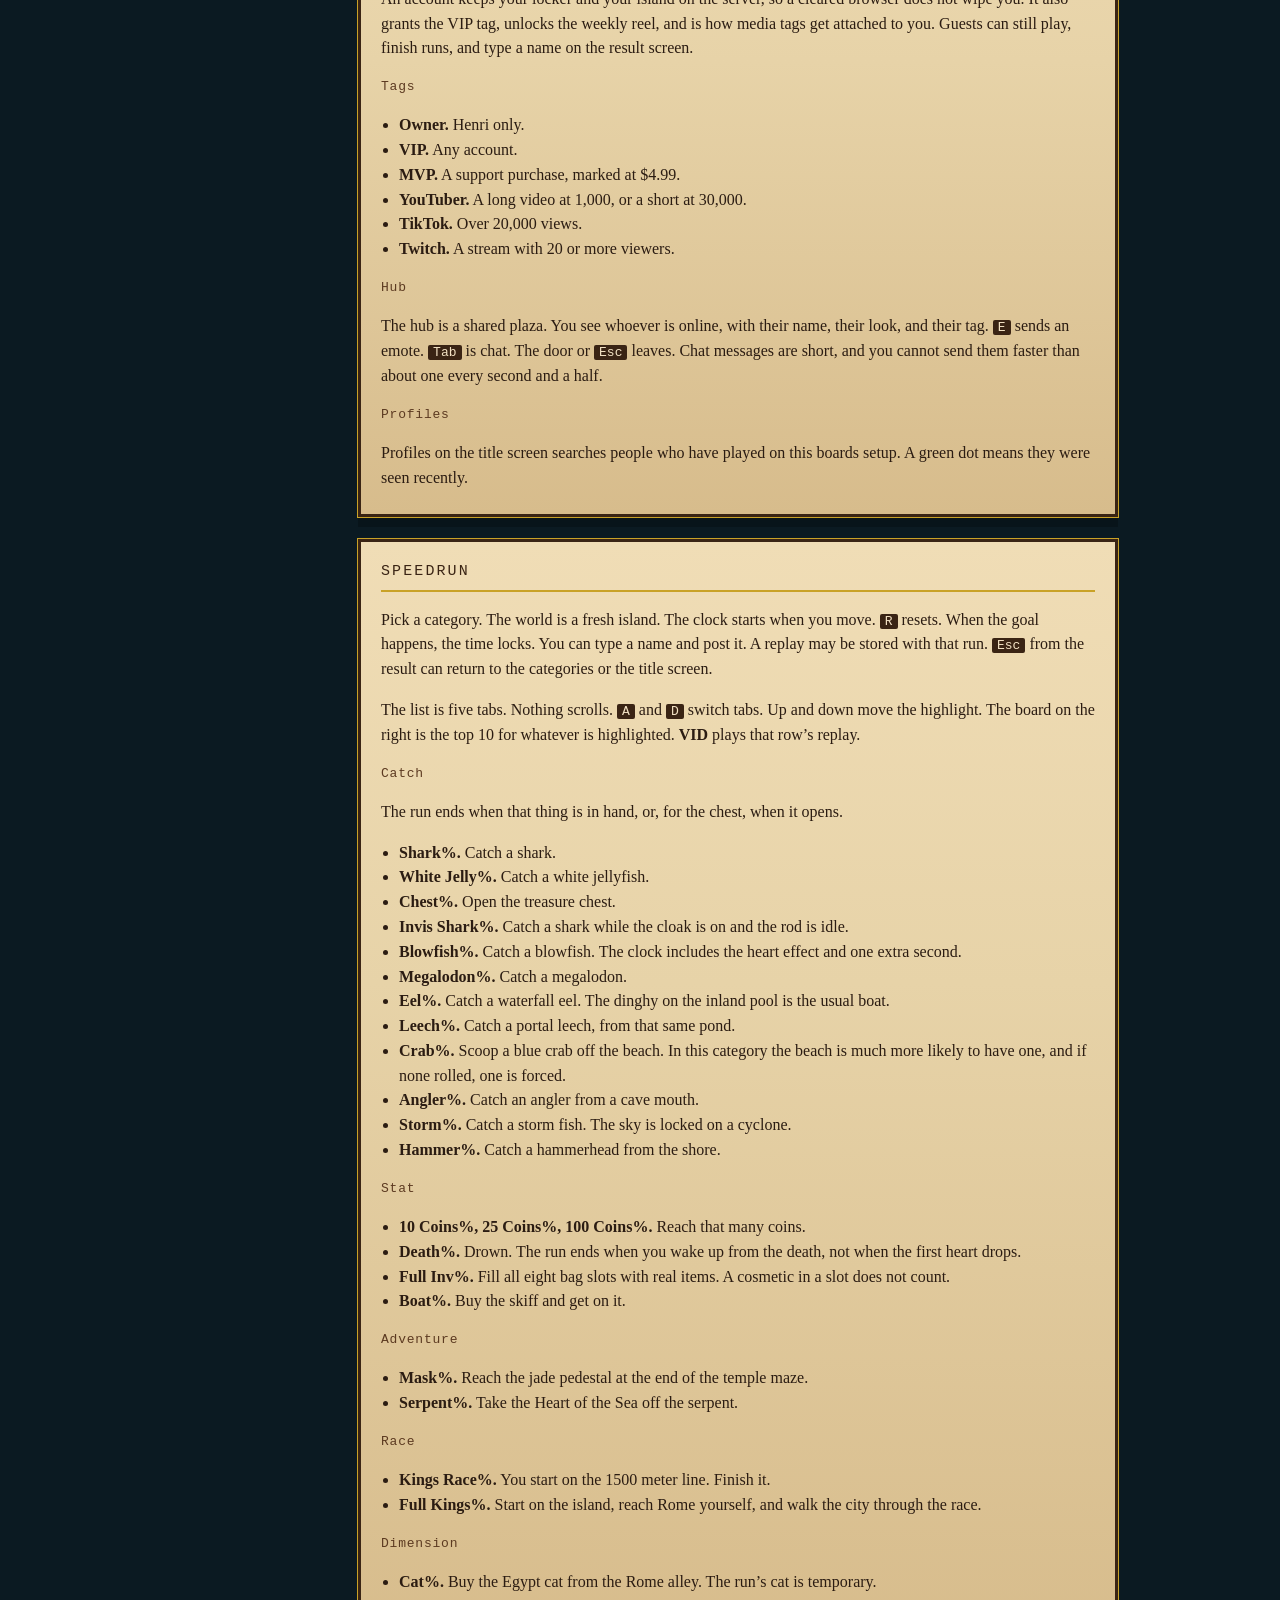
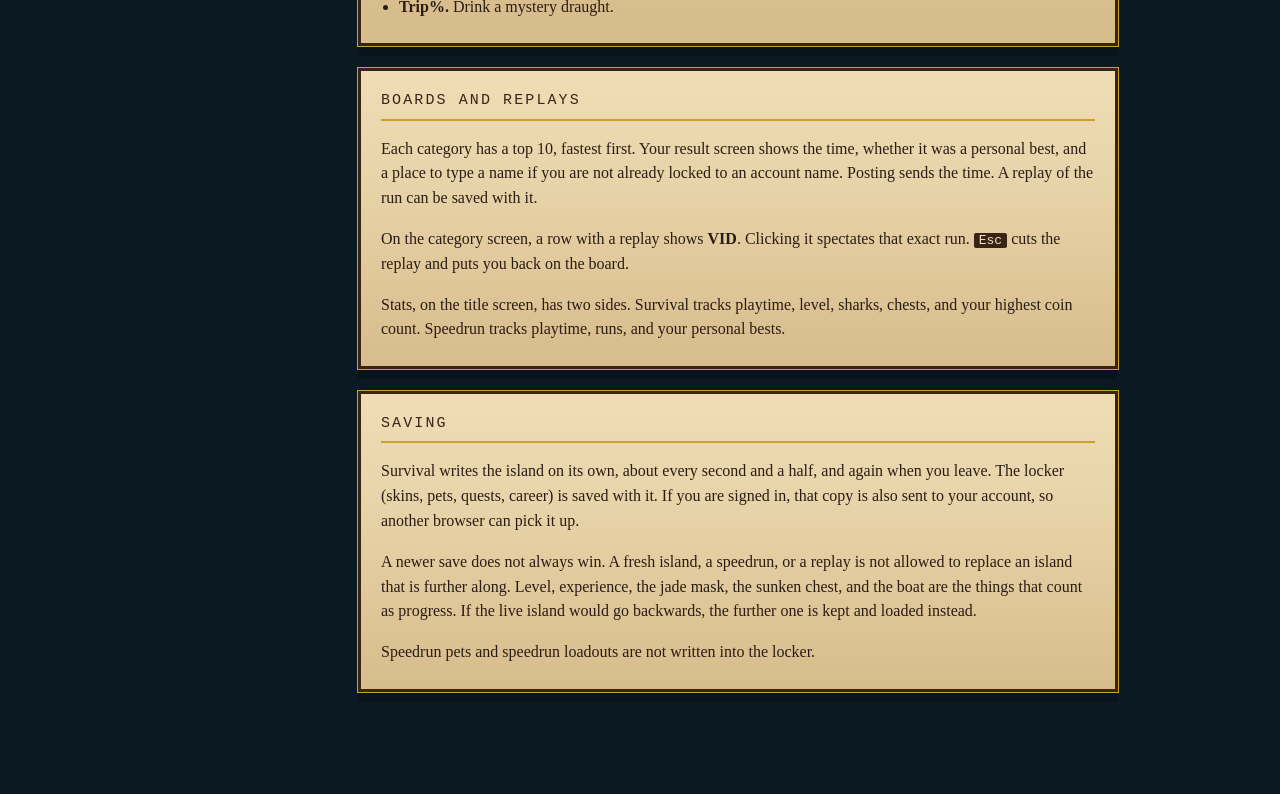
==== commit ec20dcfa: "Make the sky draught fly at one and a half times walking speed. Lift the body clear of the ground an" ====
--- a/wiki.html
+++ b/wiki.html
@@ -557,7 +557,7 @@
             <li><strong>Red potion.</strong> Heals 3 hearts at once. It is not one of the timed draughts.</li>
             <li><strong>Tar draught.</strong> Your legs drag. Movement smears behind you until it lets go.</li>
             <li><strong>Mend draught.</strong> One heart immediately, then another heart every 6 seconds while it lasts, up to 7.</li>
-            <li><strong>Sky draught.</strong> You leave the ground, on the island or in Rome. Water stops drowning you. When it ends, the game pulls you back onto ground you can stand on.</li>
+            <li><strong>Sky draught.</strong> You fly, on the island or in Rome, at 1.5 times walking speed. Water, walls, and the crowd do not stop you, and water does not drown you. When it ends, the game puts you back on ground you can stand on.</li>
             <li><strong>Mystery draught.</strong> The world stops being reliable. Drinking it ends Trip%. It is also the only way the Jorts dealer will talk to you.</li>
           </ul>
         </section>
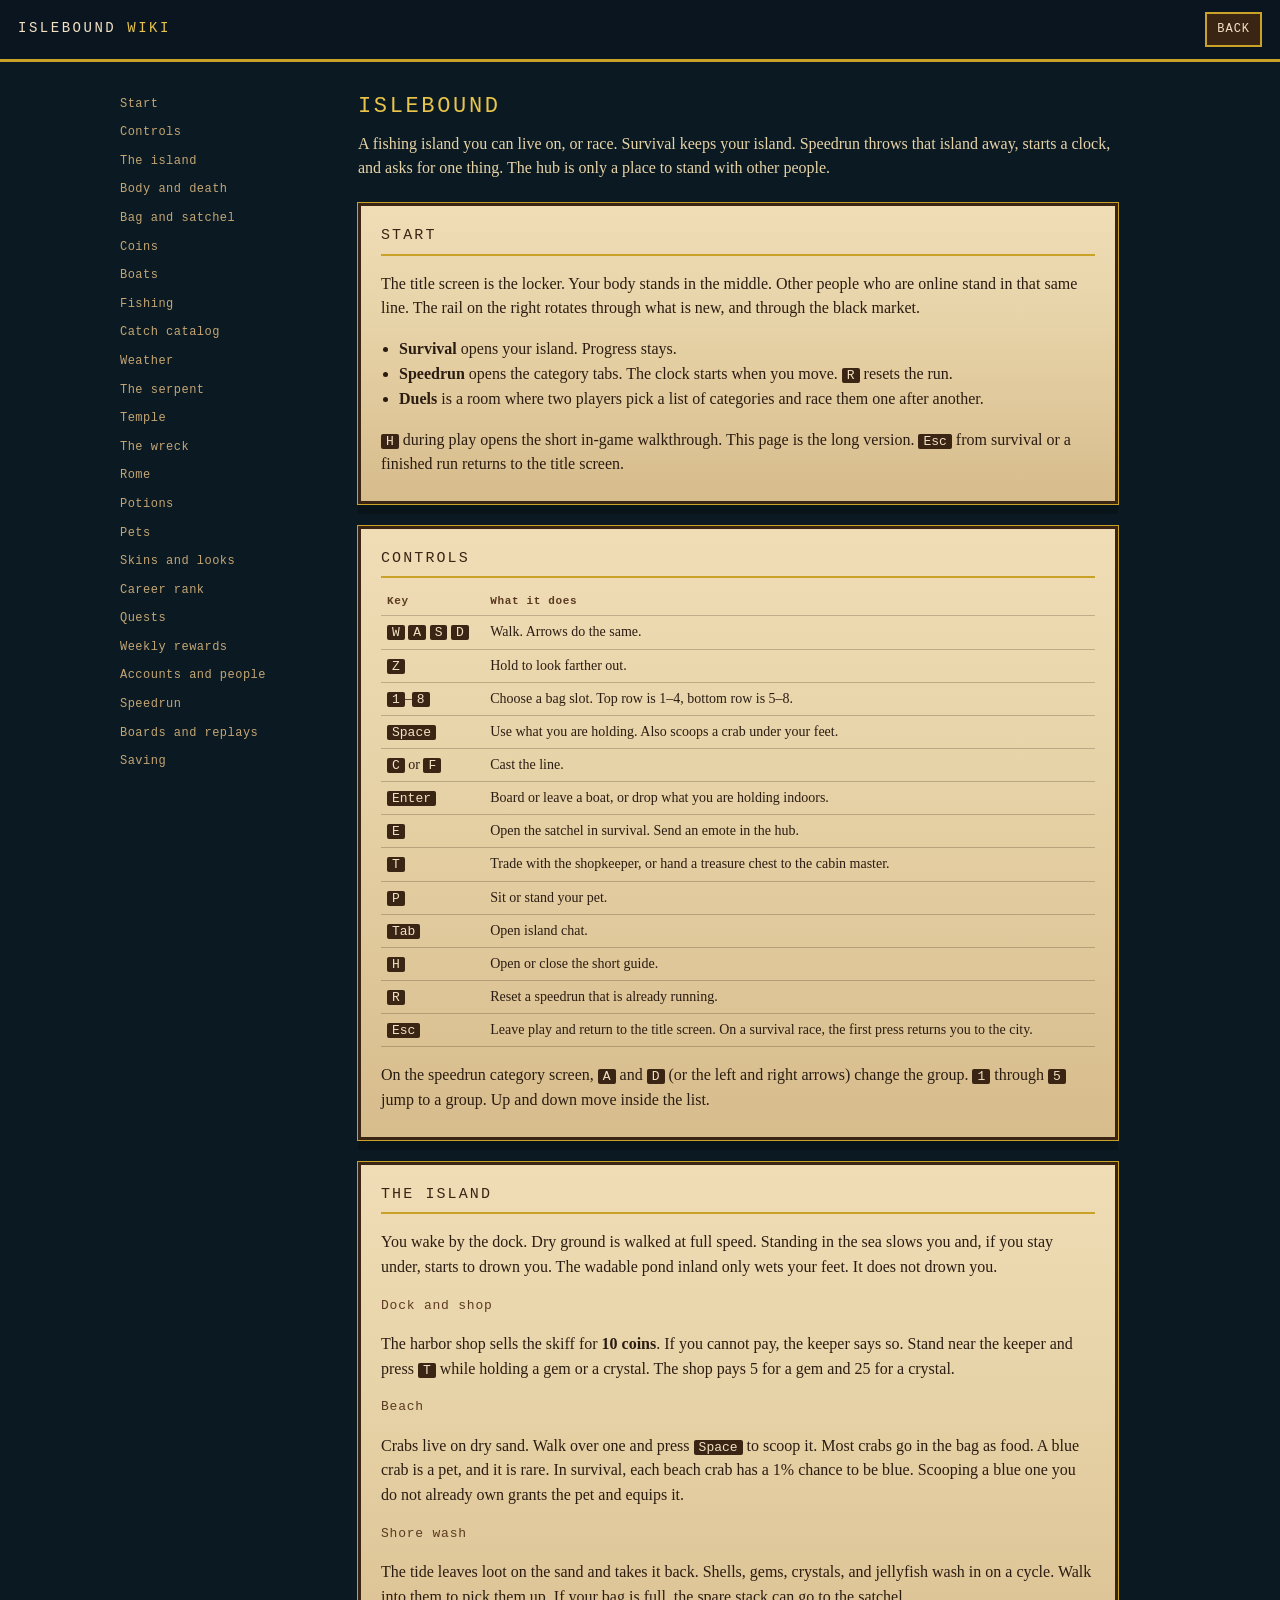
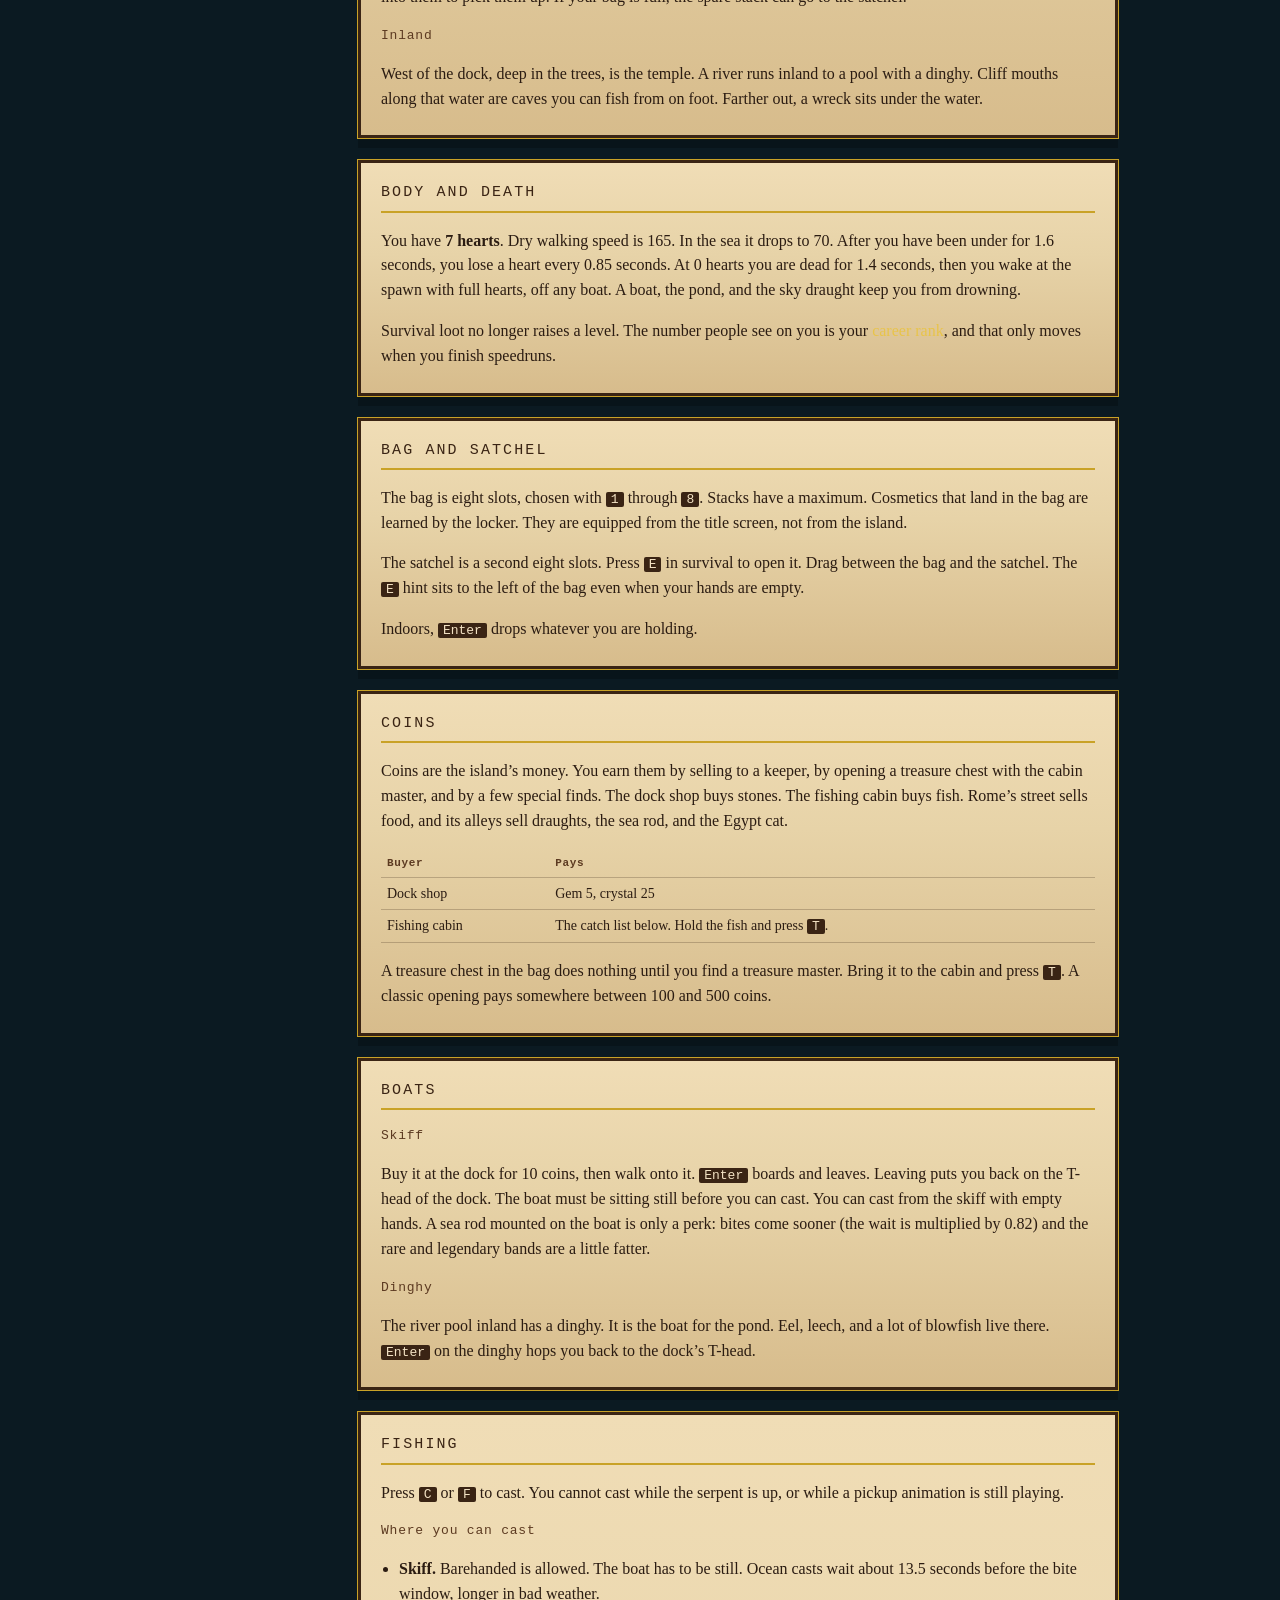
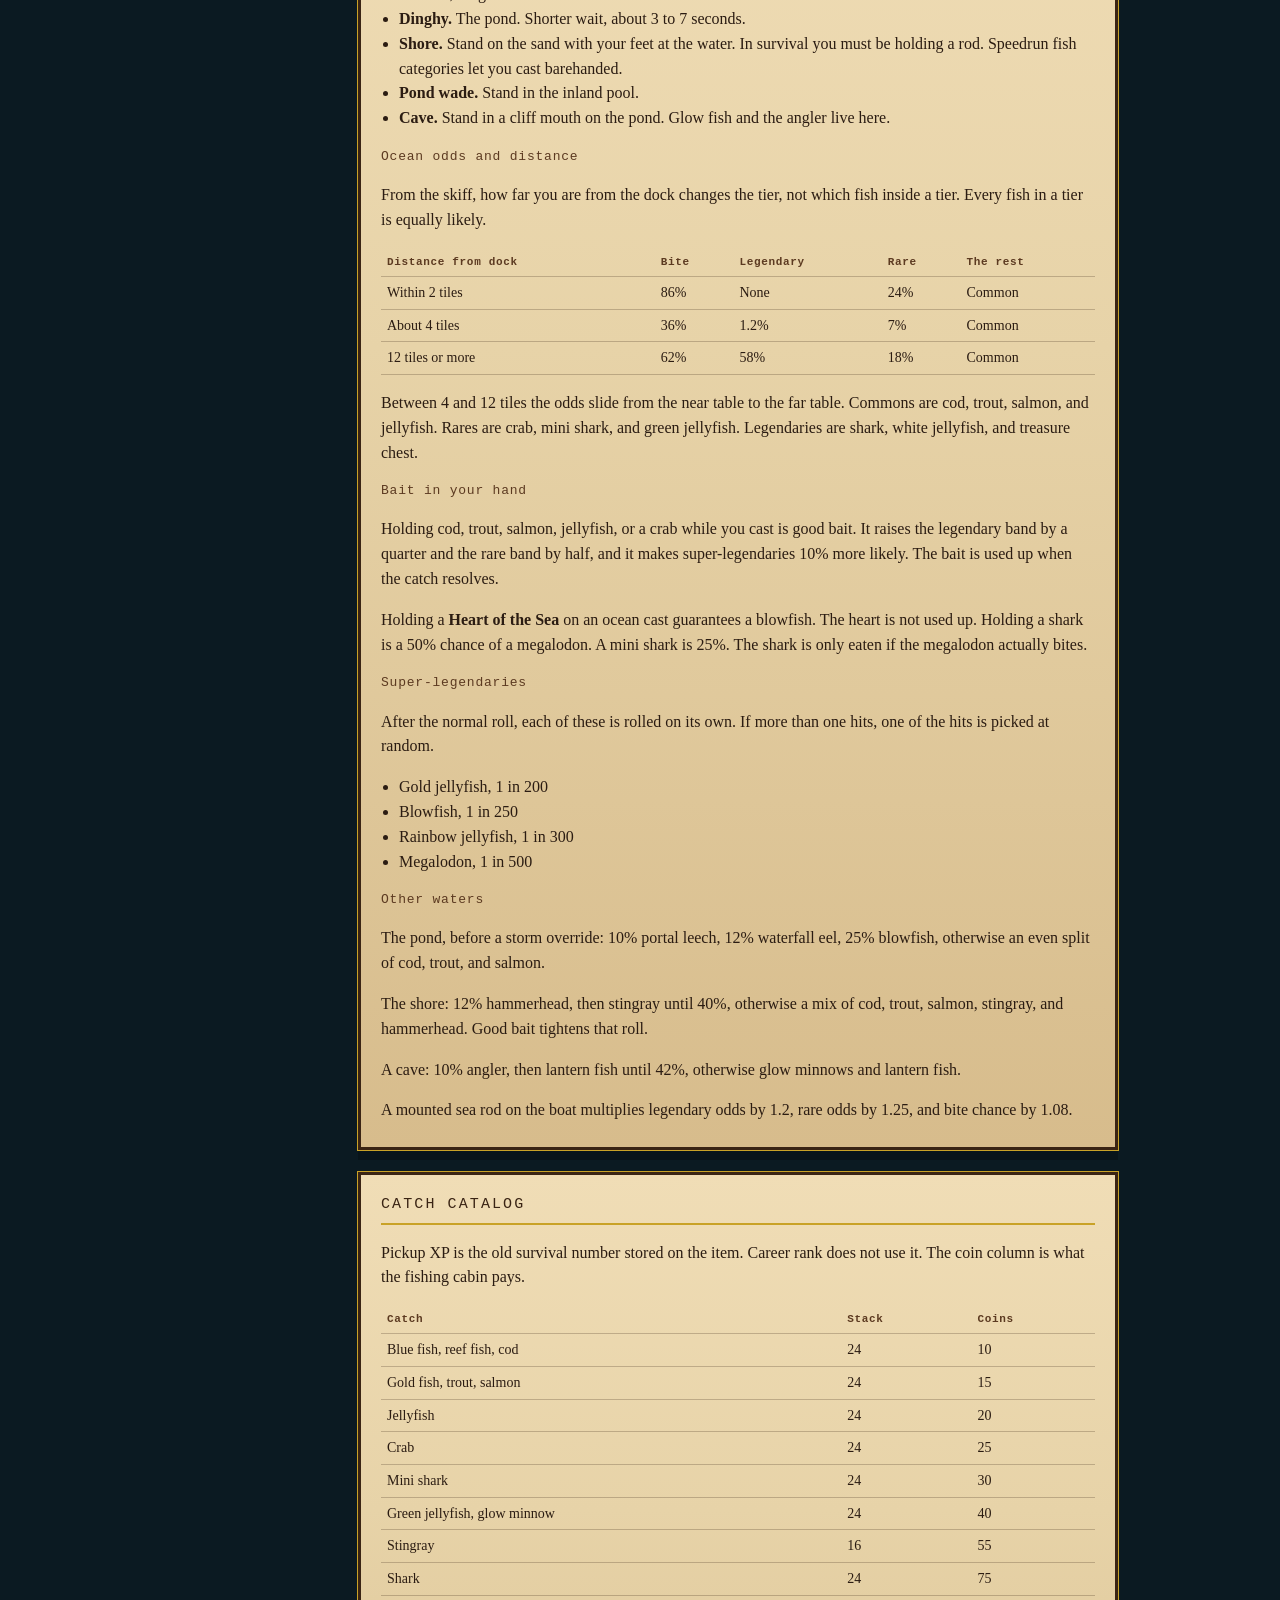
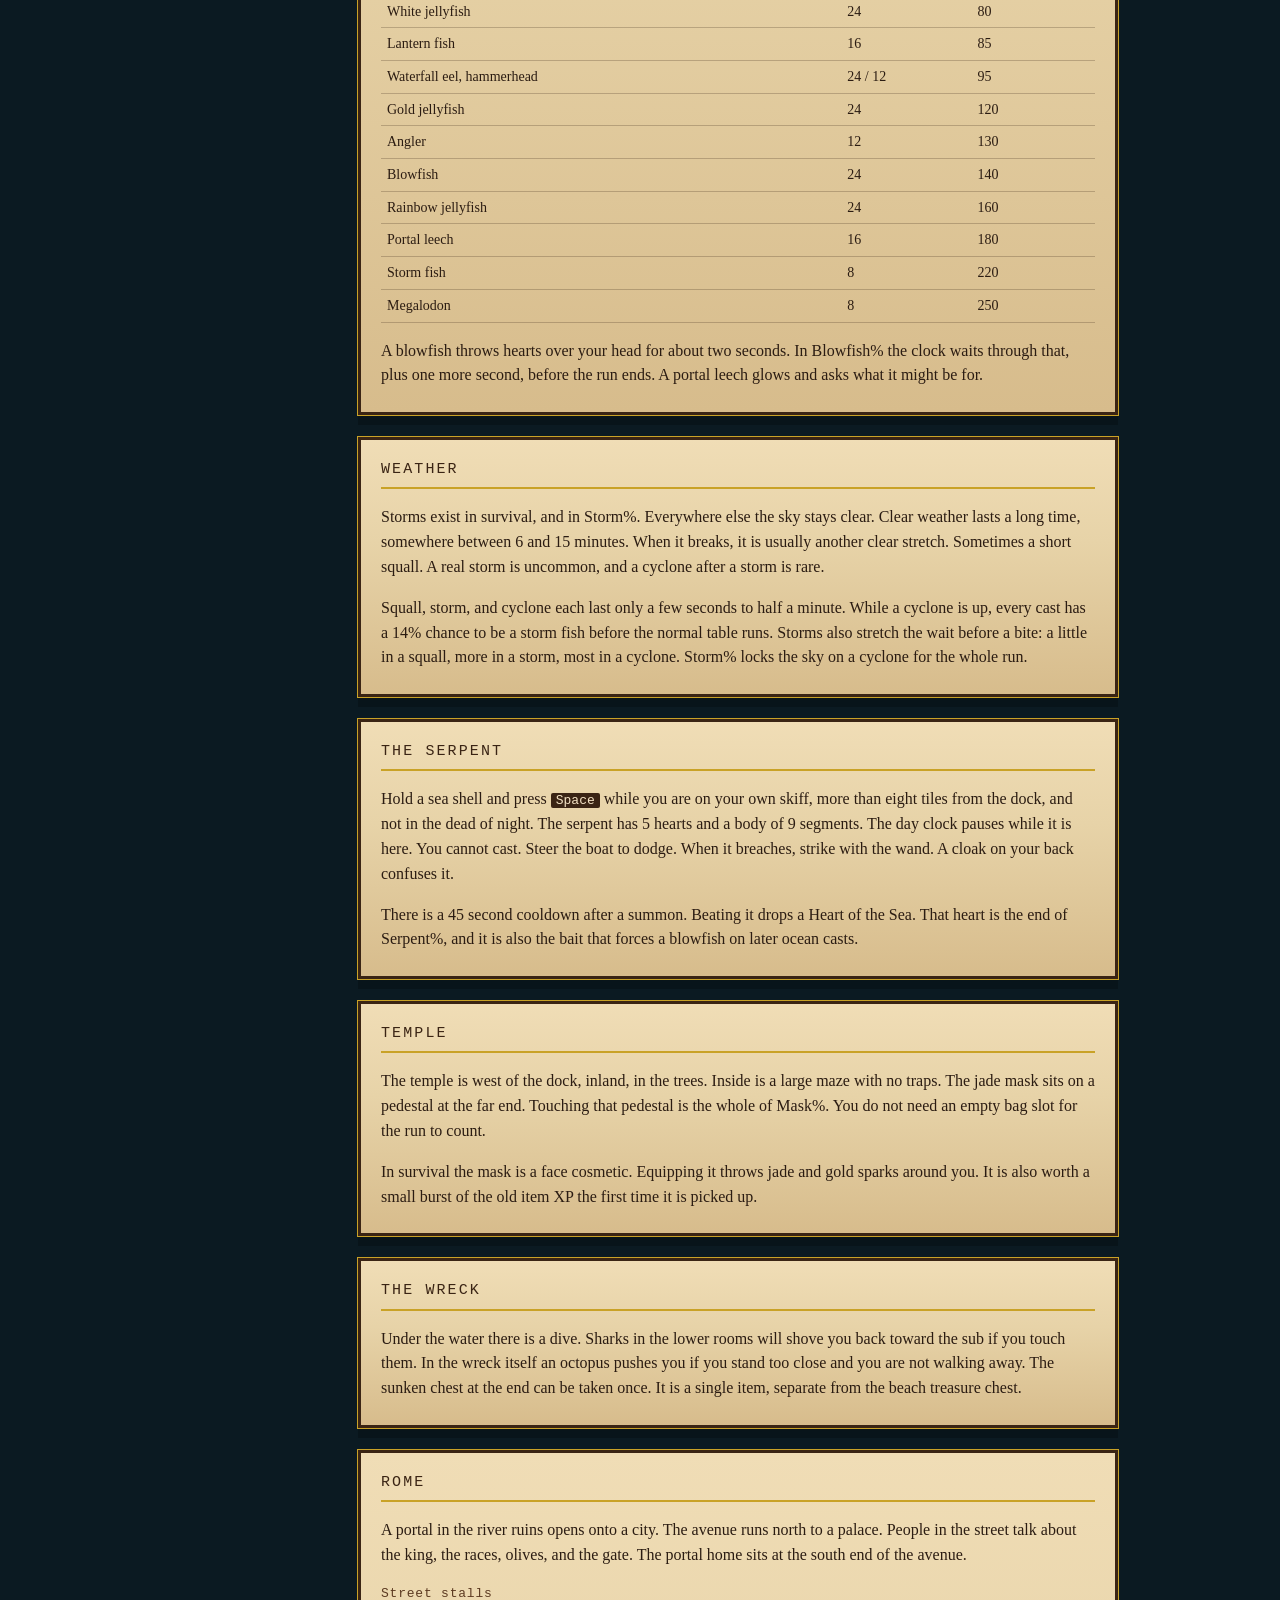
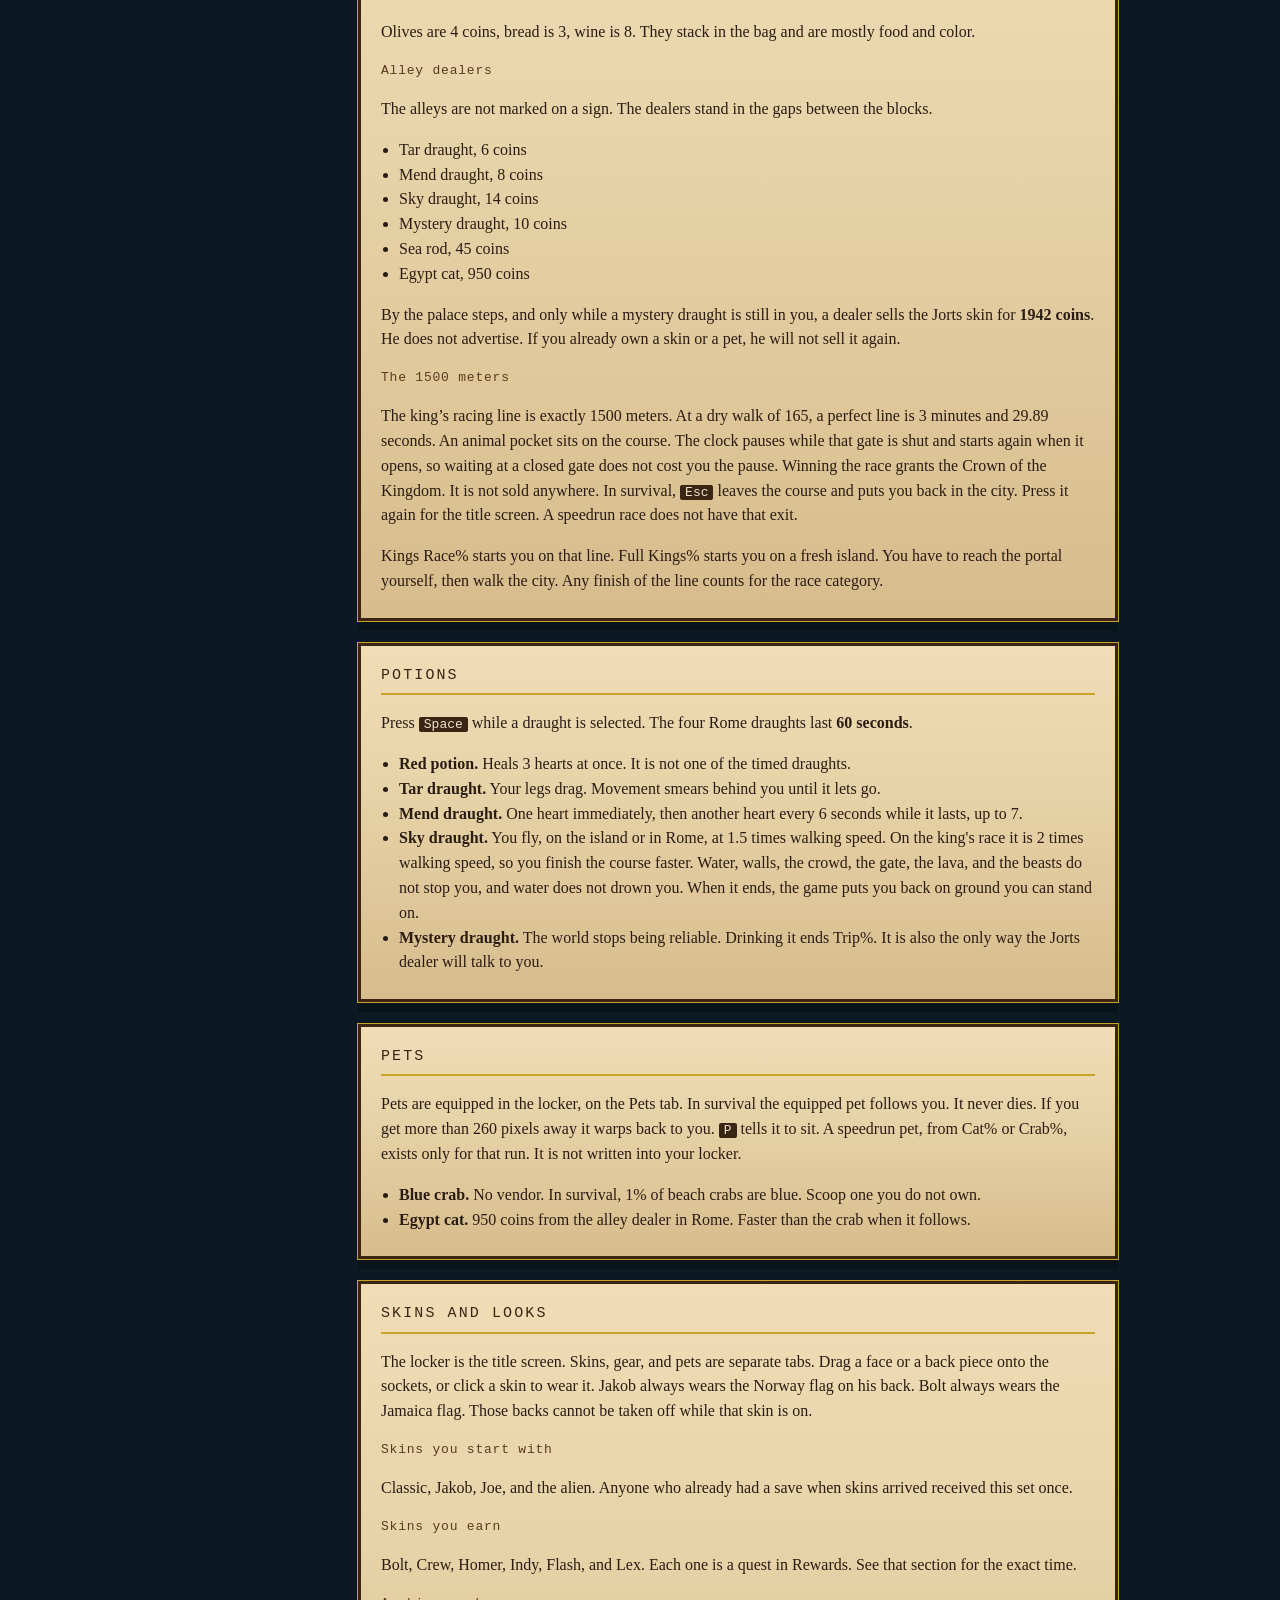
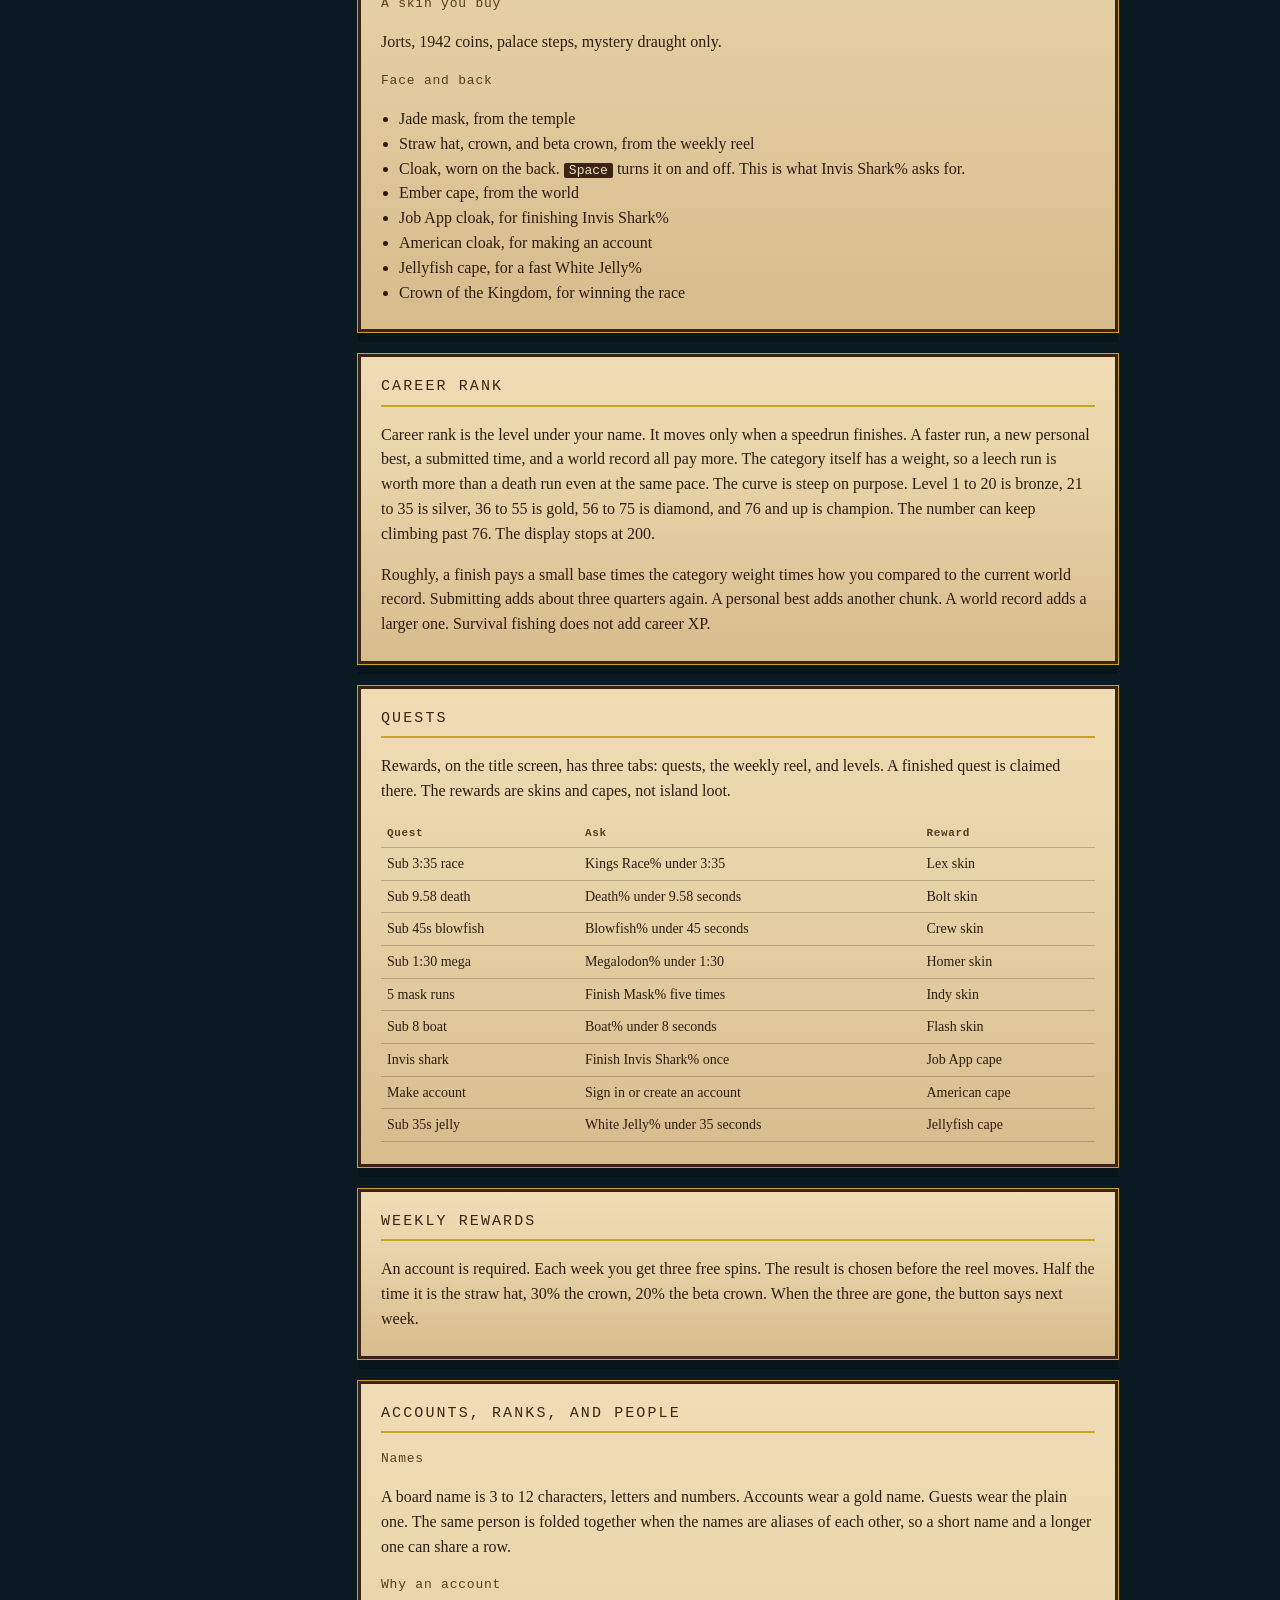
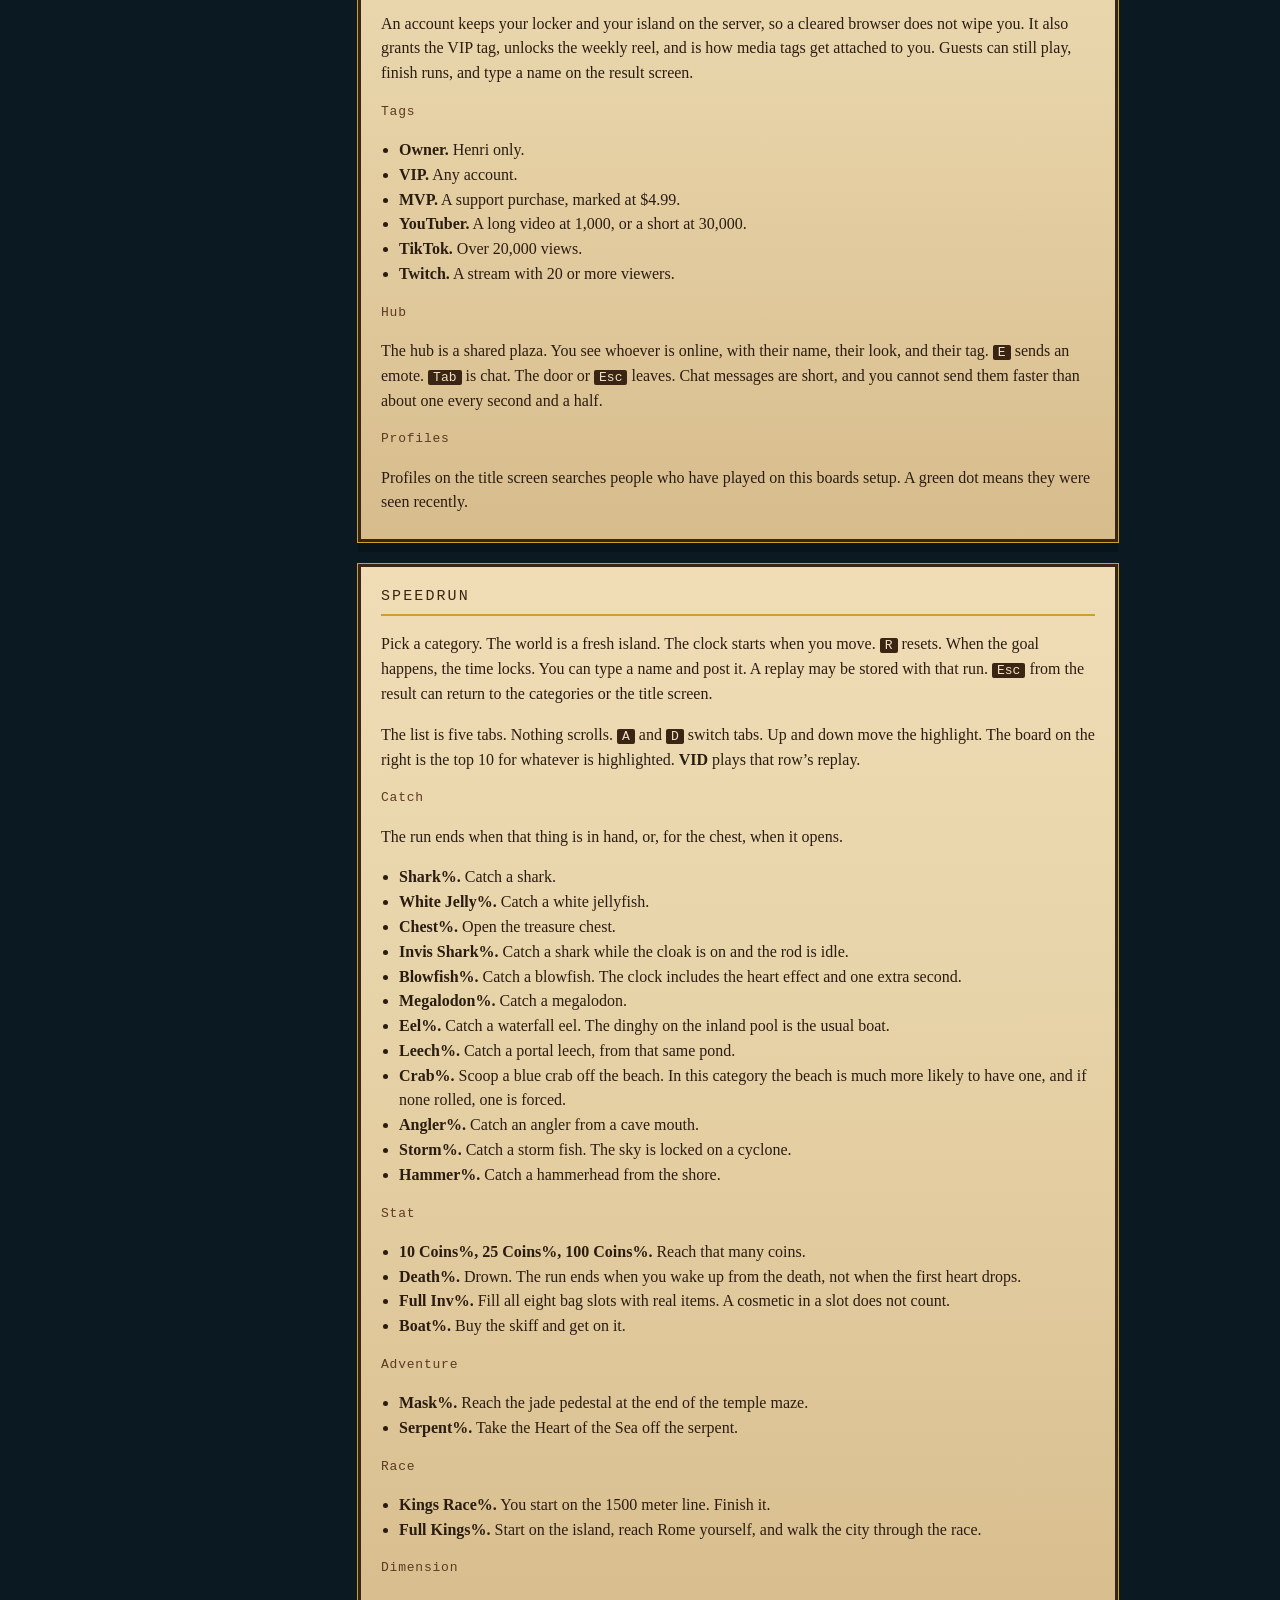
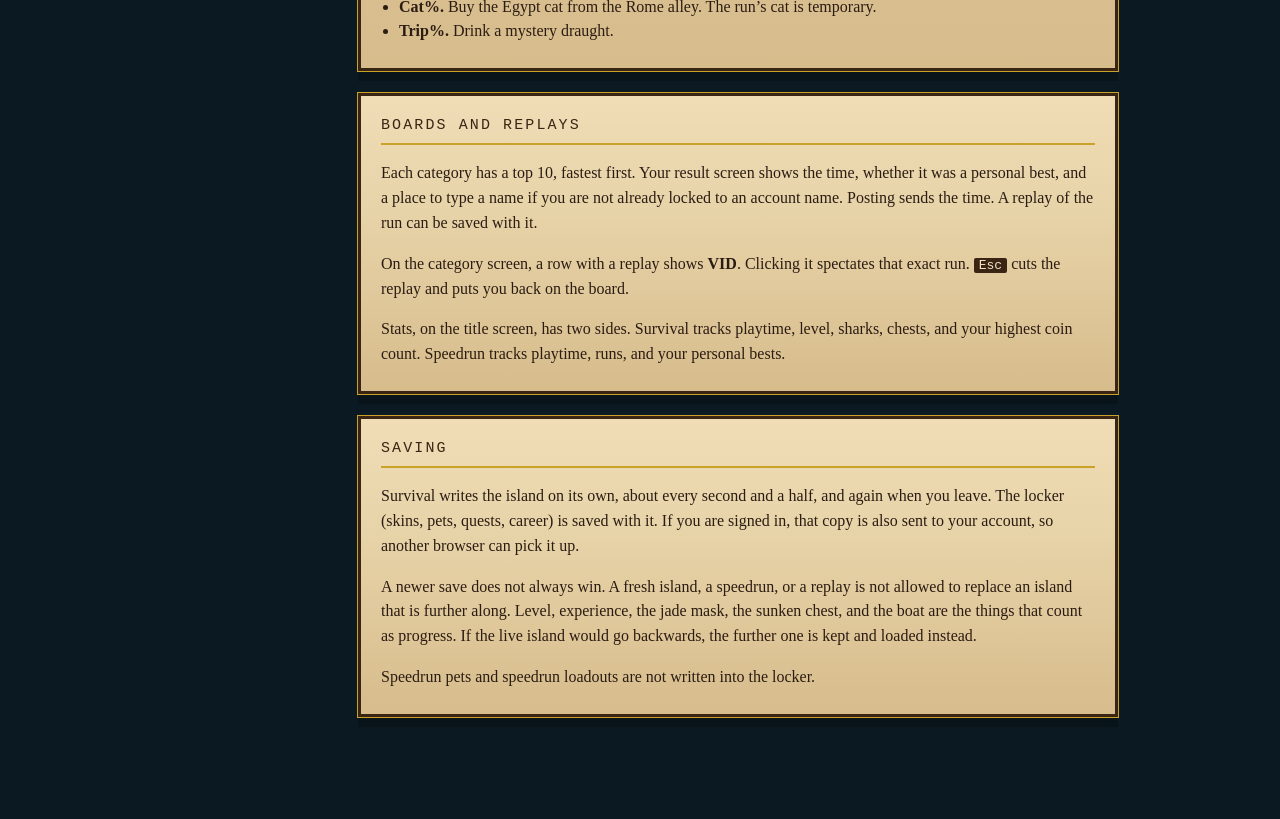
==== commit 7badcc7a: "Let the sky draught double speed on the king's race. Flying clears the gate, lava, and beasts, so th" ====
--- a/wiki.html
+++ b/wiki.html
@@ -557,7 +557,7 @@
             <li><strong>Red potion.</strong> Heals 3 hearts at once. It is not one of the timed draughts.</li>
             <li><strong>Tar draught.</strong> Your legs drag. Movement smears behind you until it lets go.</li>
             <li><strong>Mend draught.</strong> One heart immediately, then another heart every 6 seconds while it lasts, up to 7.</li>
-            <li><strong>Sky draught.</strong> You fly, on the island or in Rome, at 1.5 times walking speed. Water, walls, and the crowd do not stop you, and water does not drown you. When it ends, the game puts you back on ground you can stand on.</li>
+            <li><strong>Sky draught.</strong> You fly, on the island or in Rome, at 1.5 times walking speed. On the king's race it is 2 times walking speed, so you finish the course faster. Water, walls, the crowd, the gate, the lava, and the beasts do not stop you, and water does not drown you. When it ends, the game puts you back on ground you can stand on.</li>
             <li><strong>Mystery draught.</strong> The world stops being reliable. Drinking it ends Trip%. It is also the only way the Jorts dealer will talk to you.</li>
           </ul>
         </section>
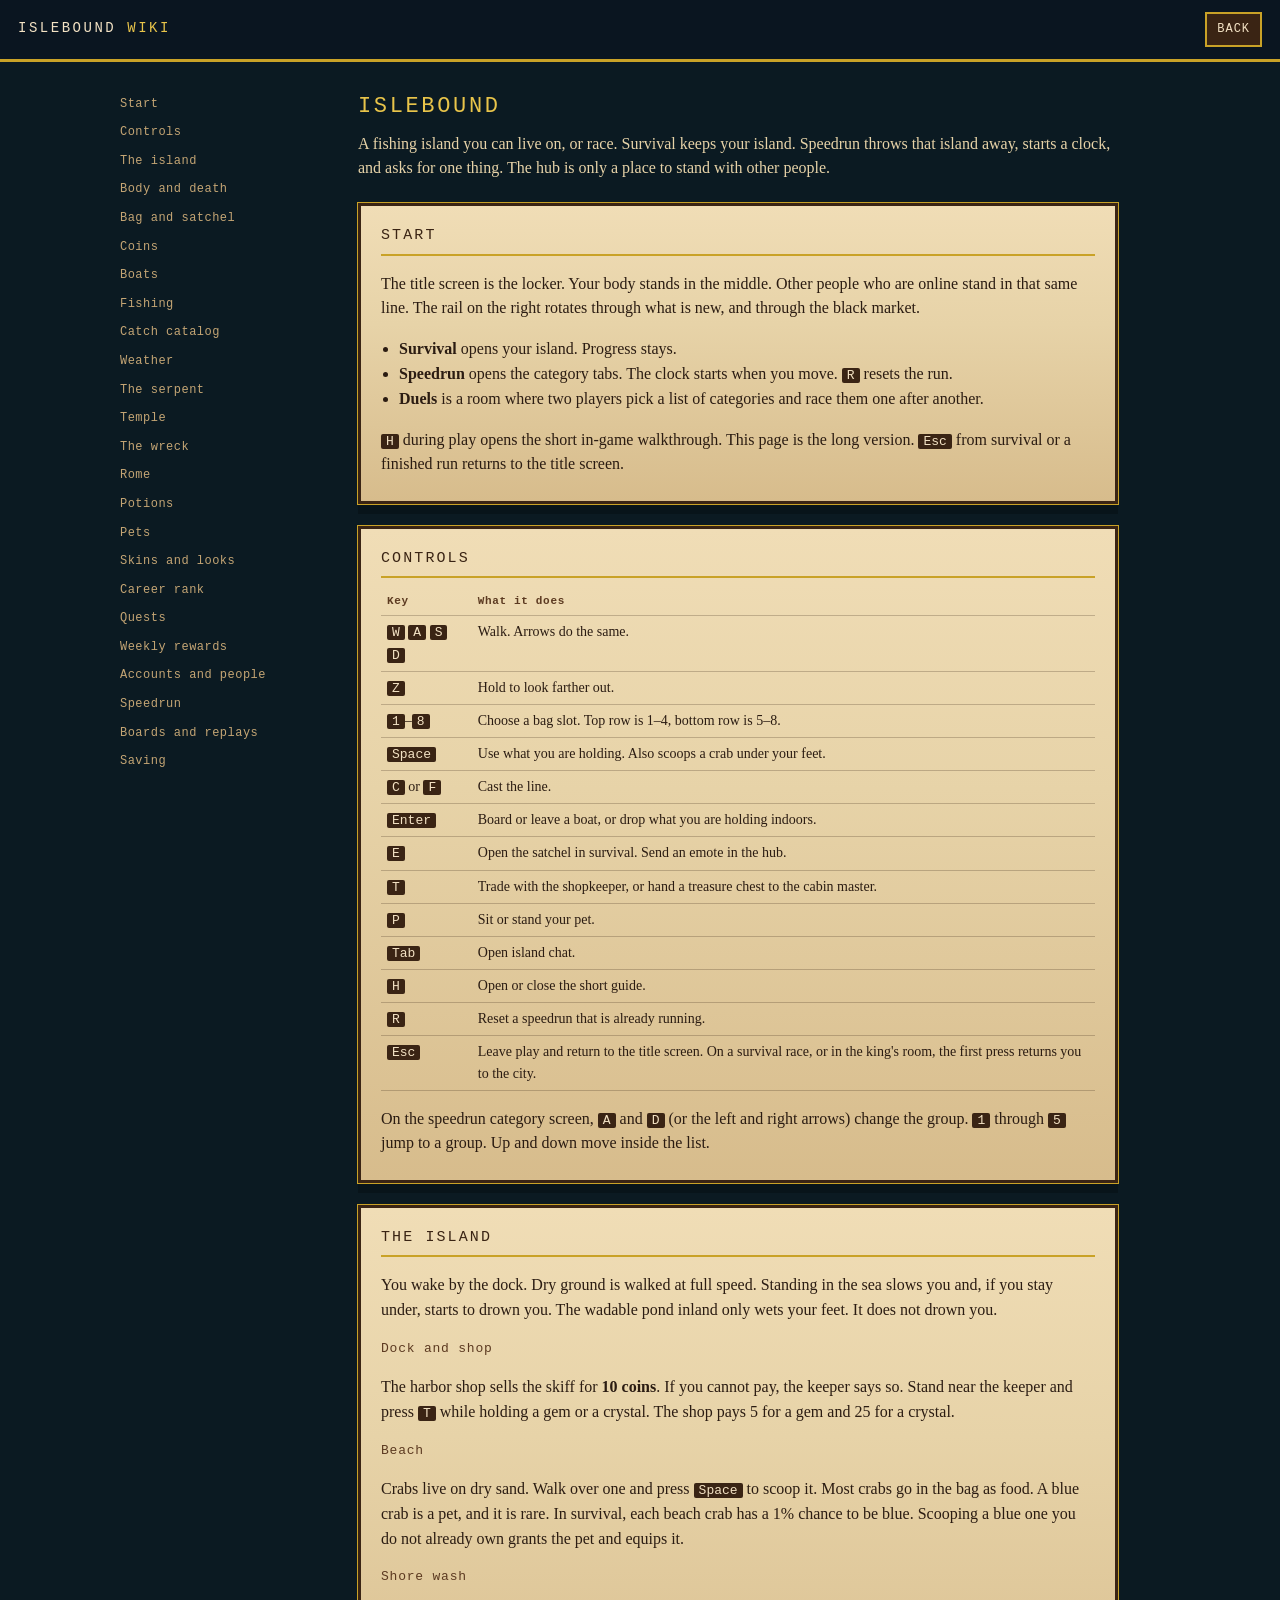
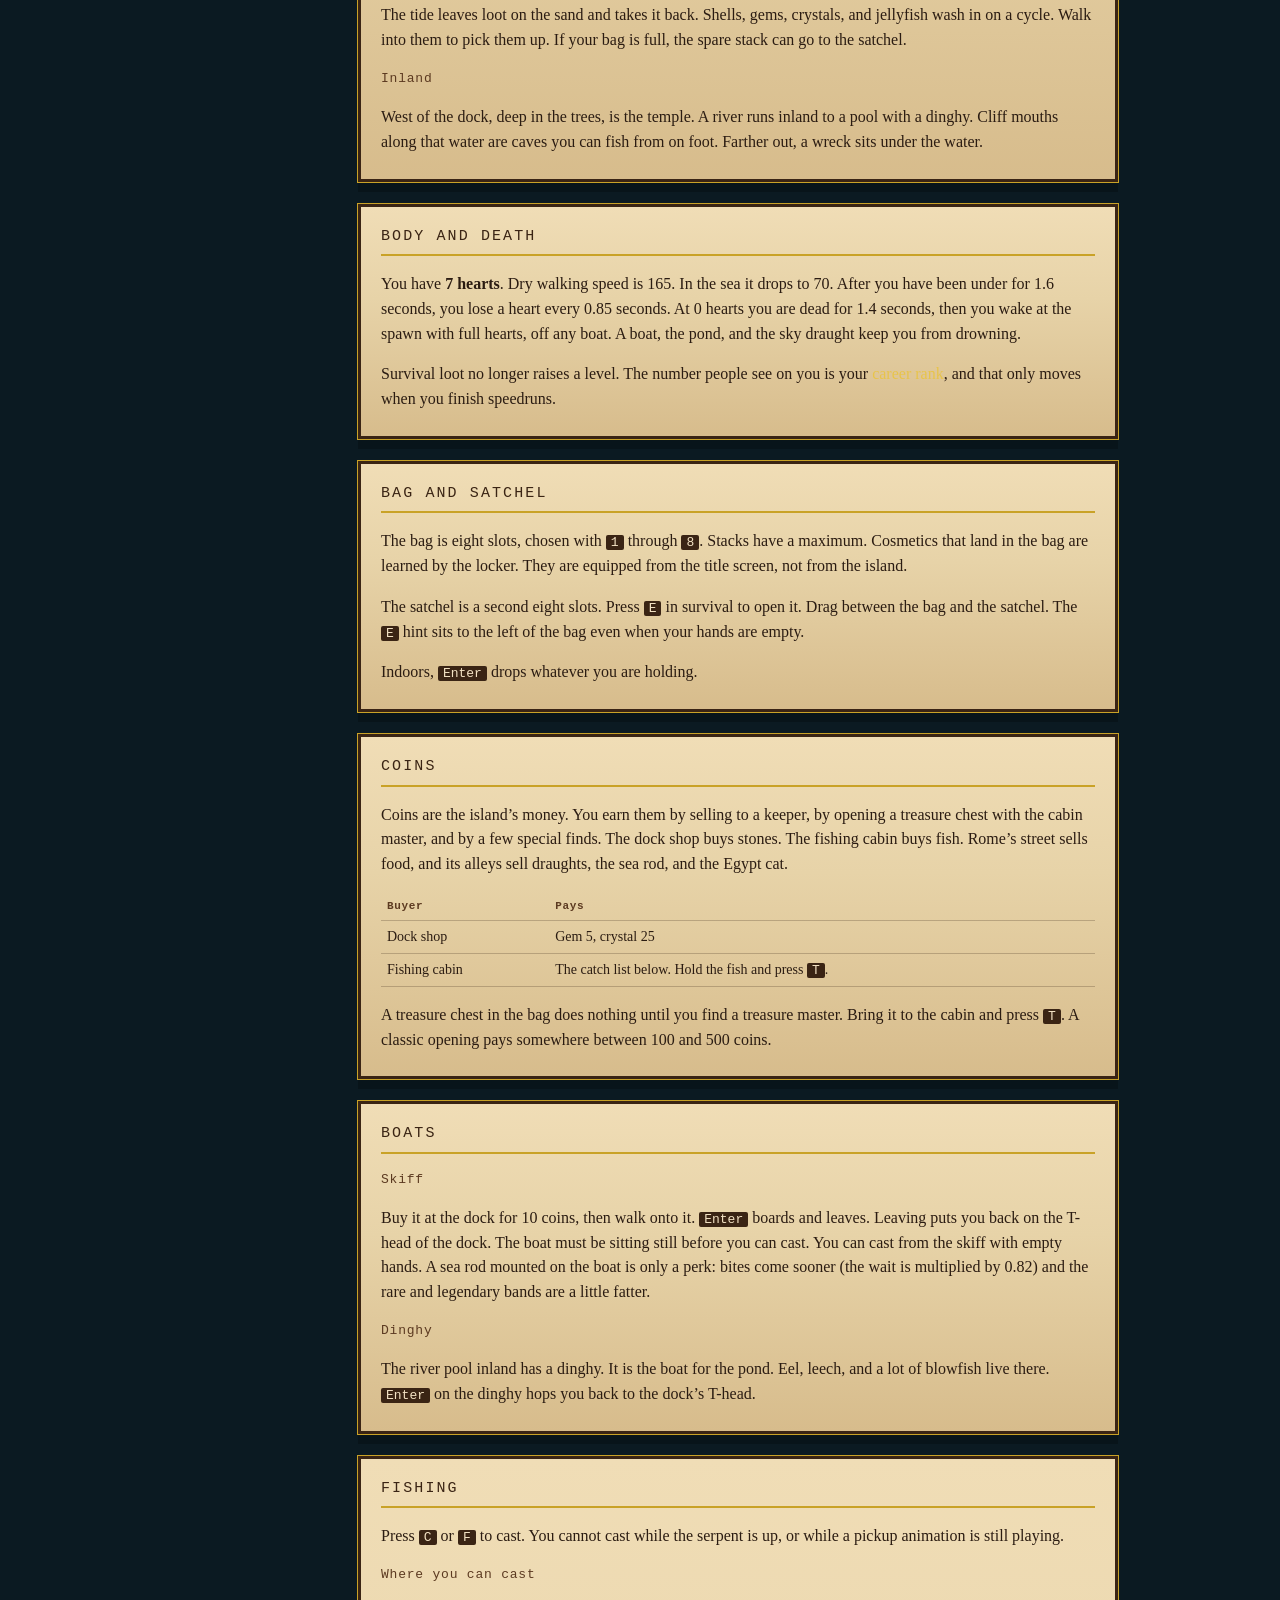
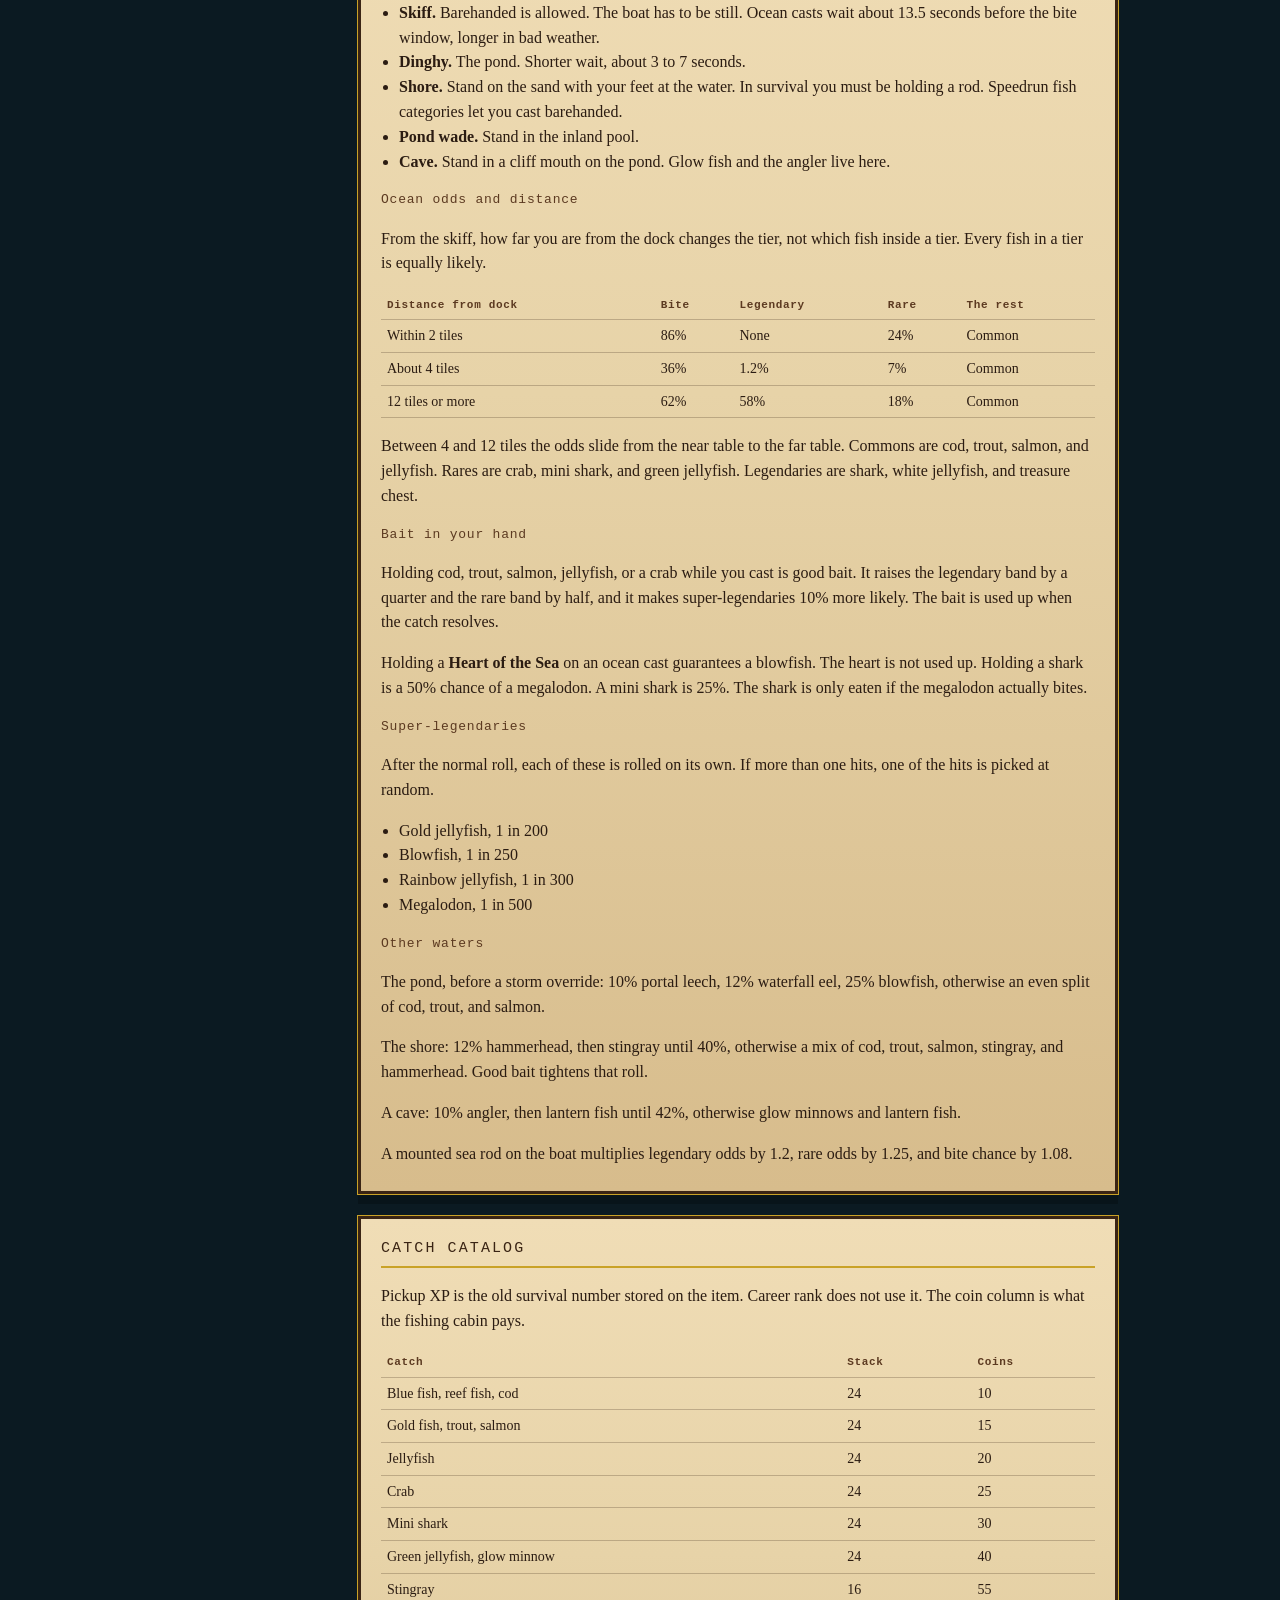
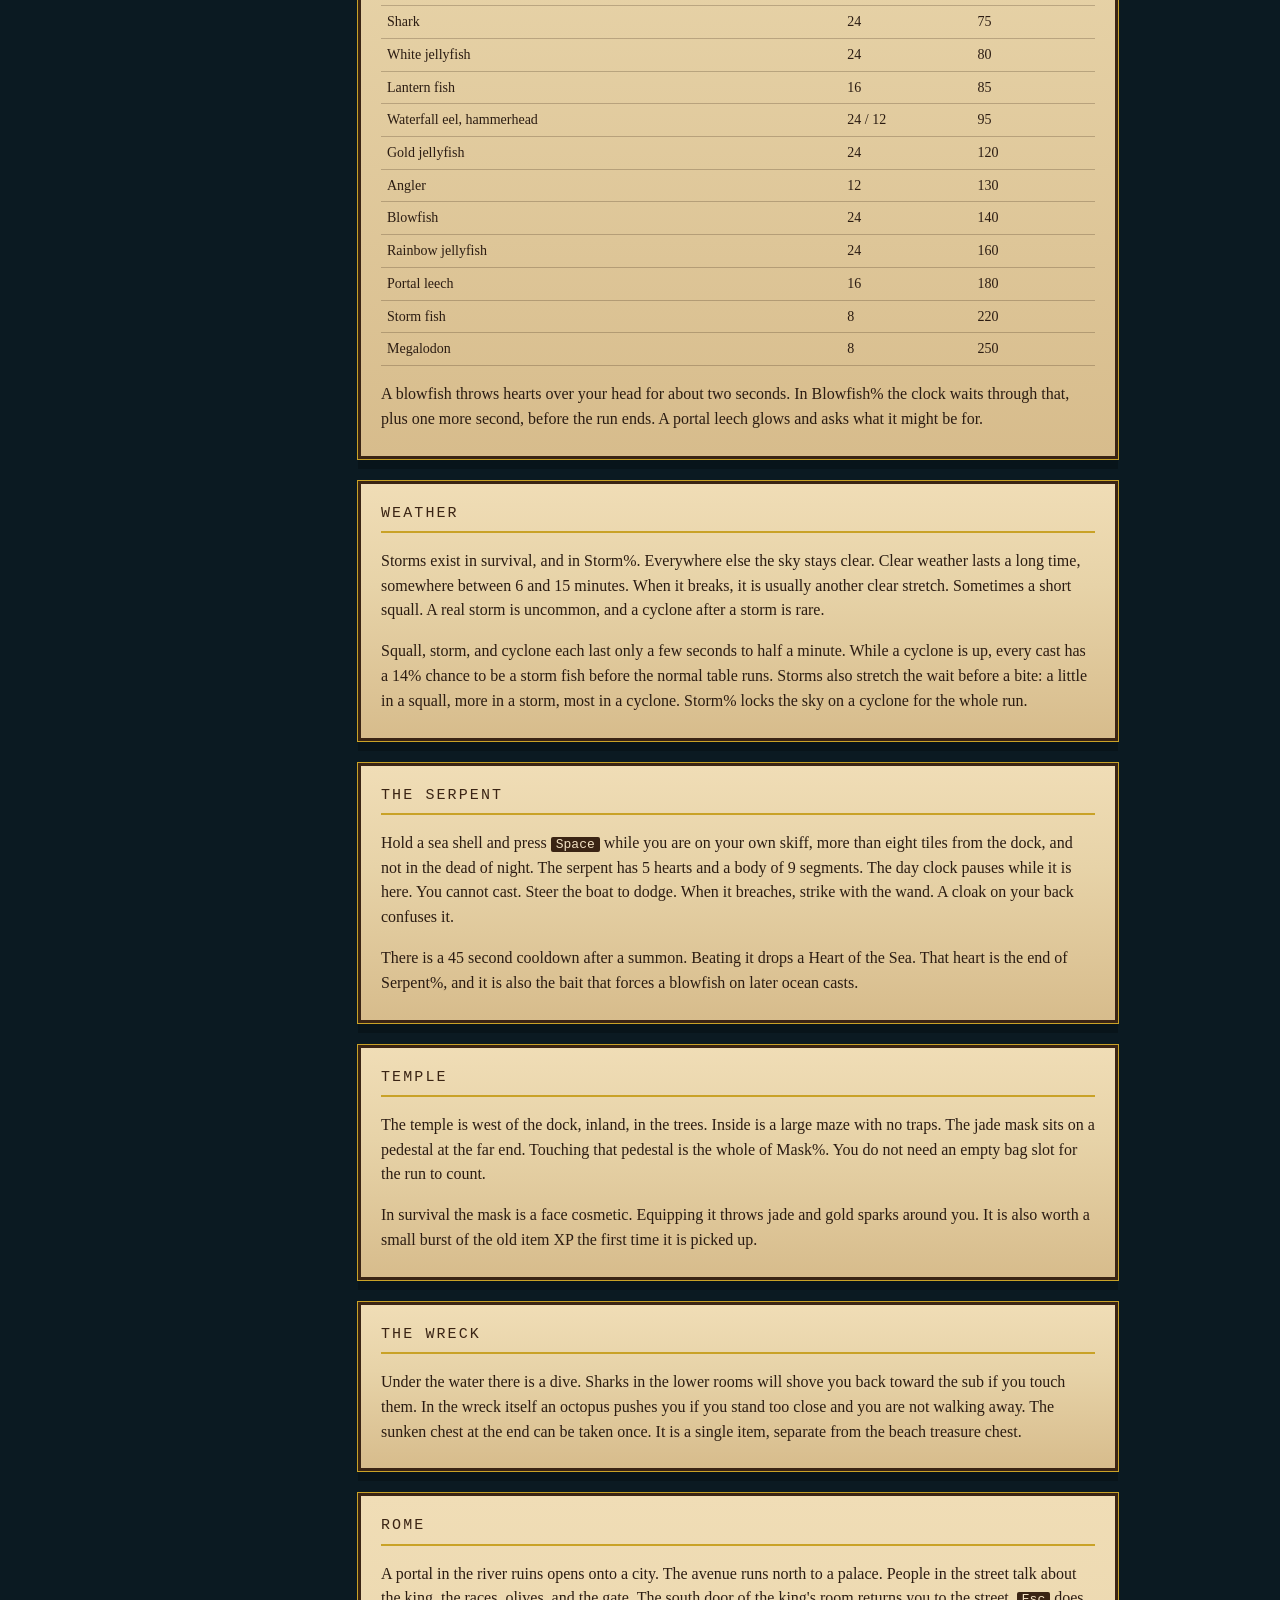
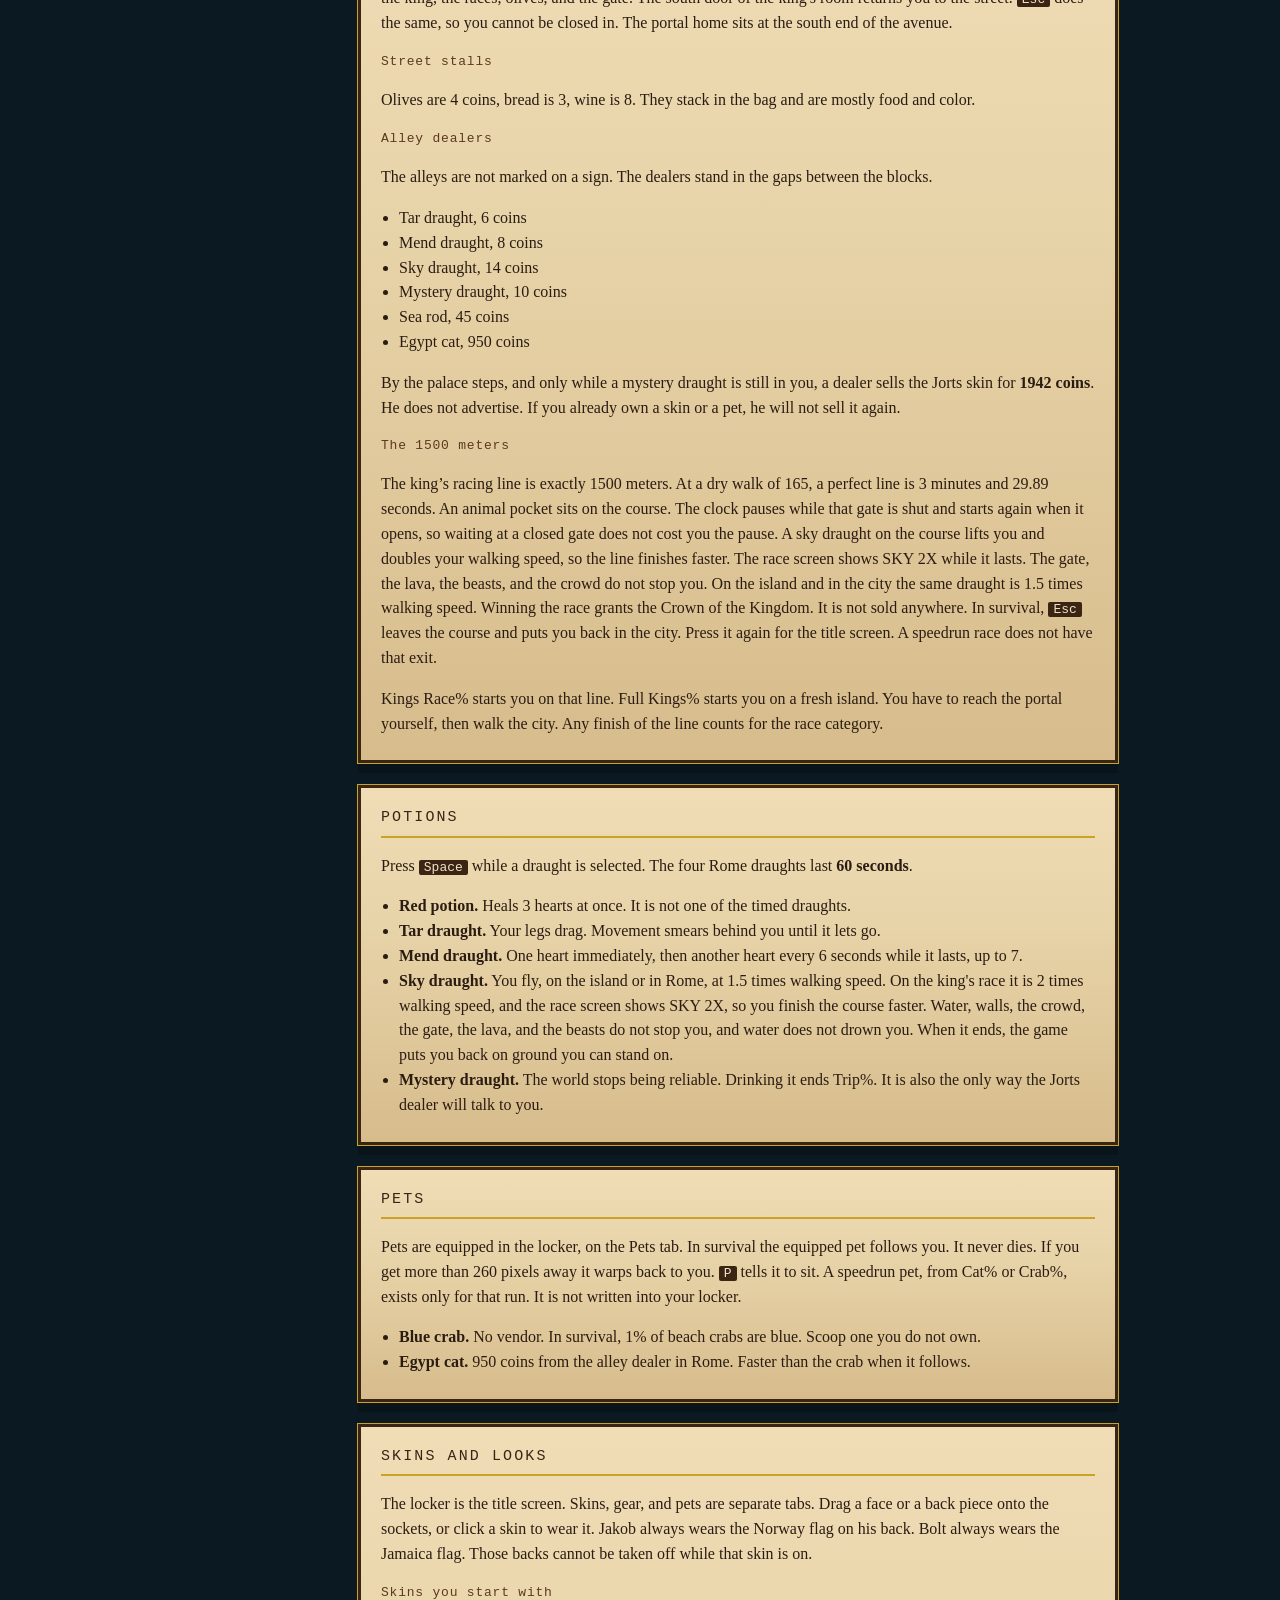
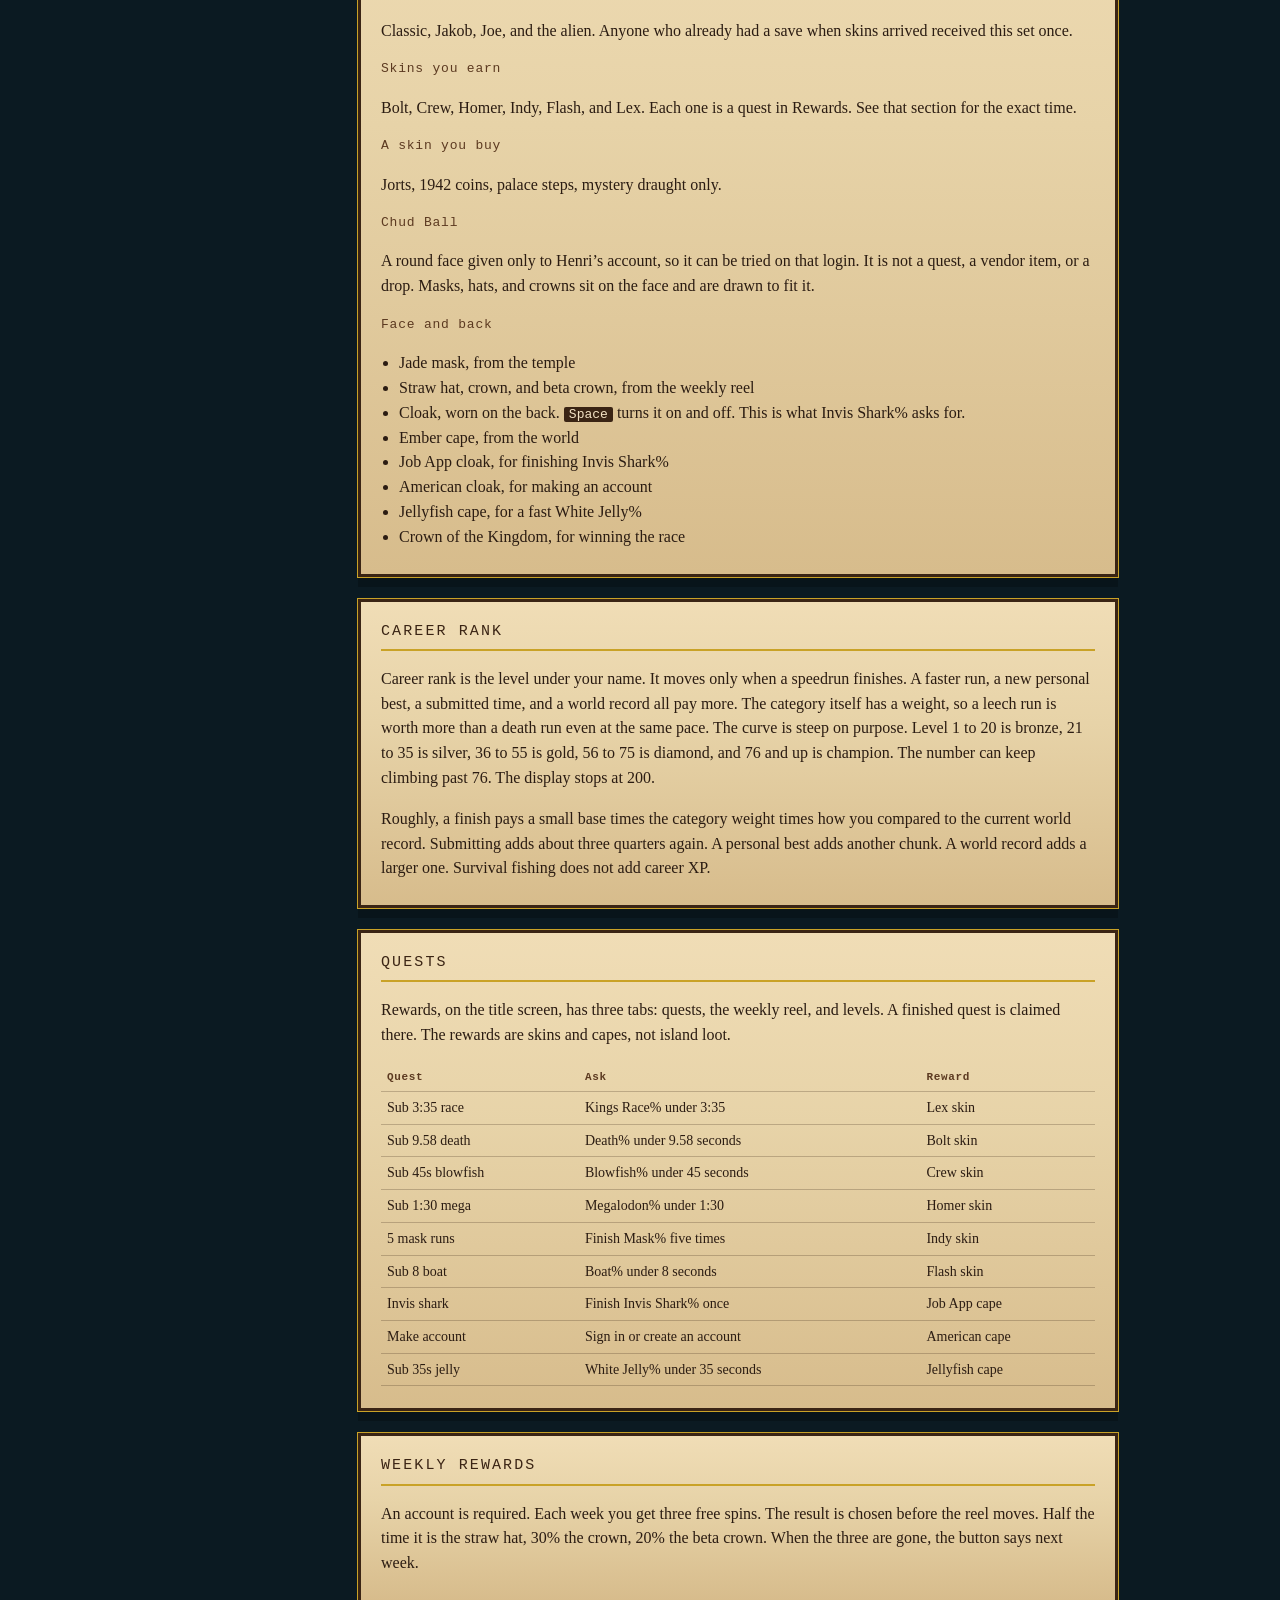
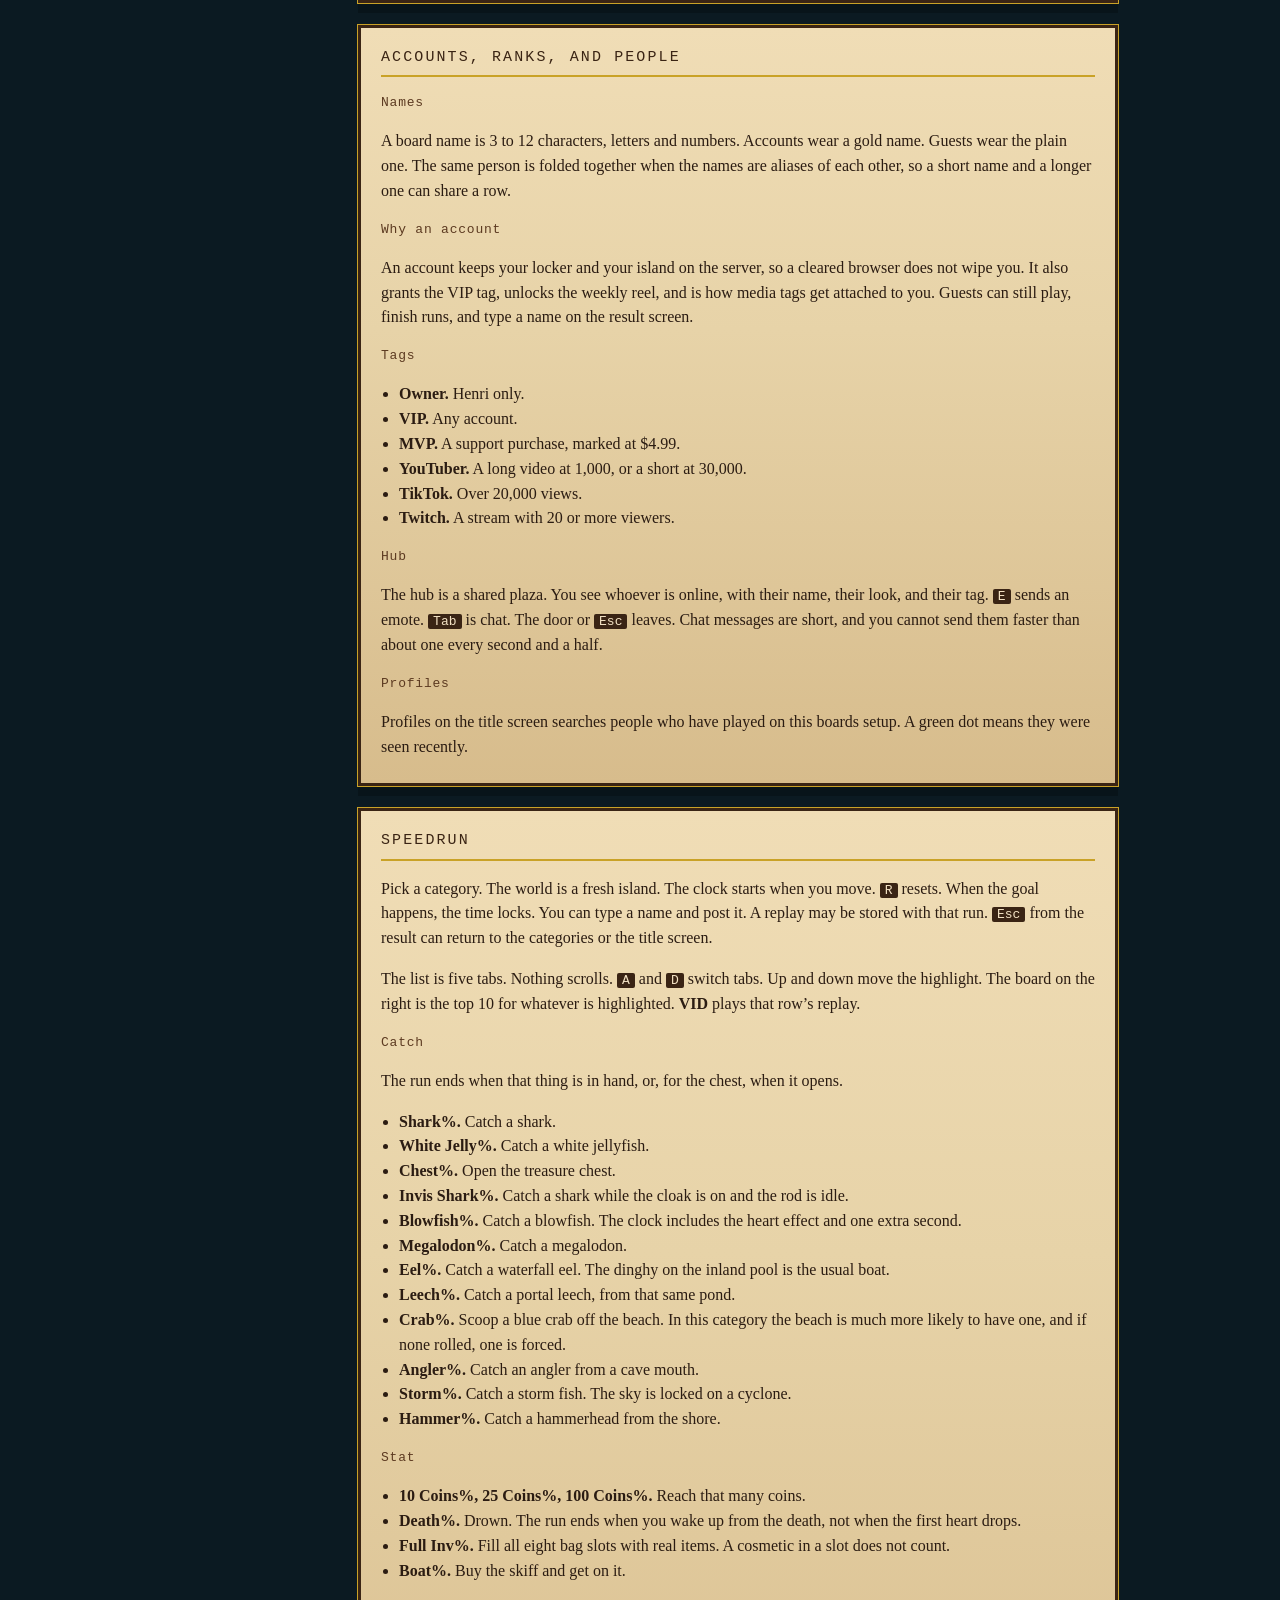
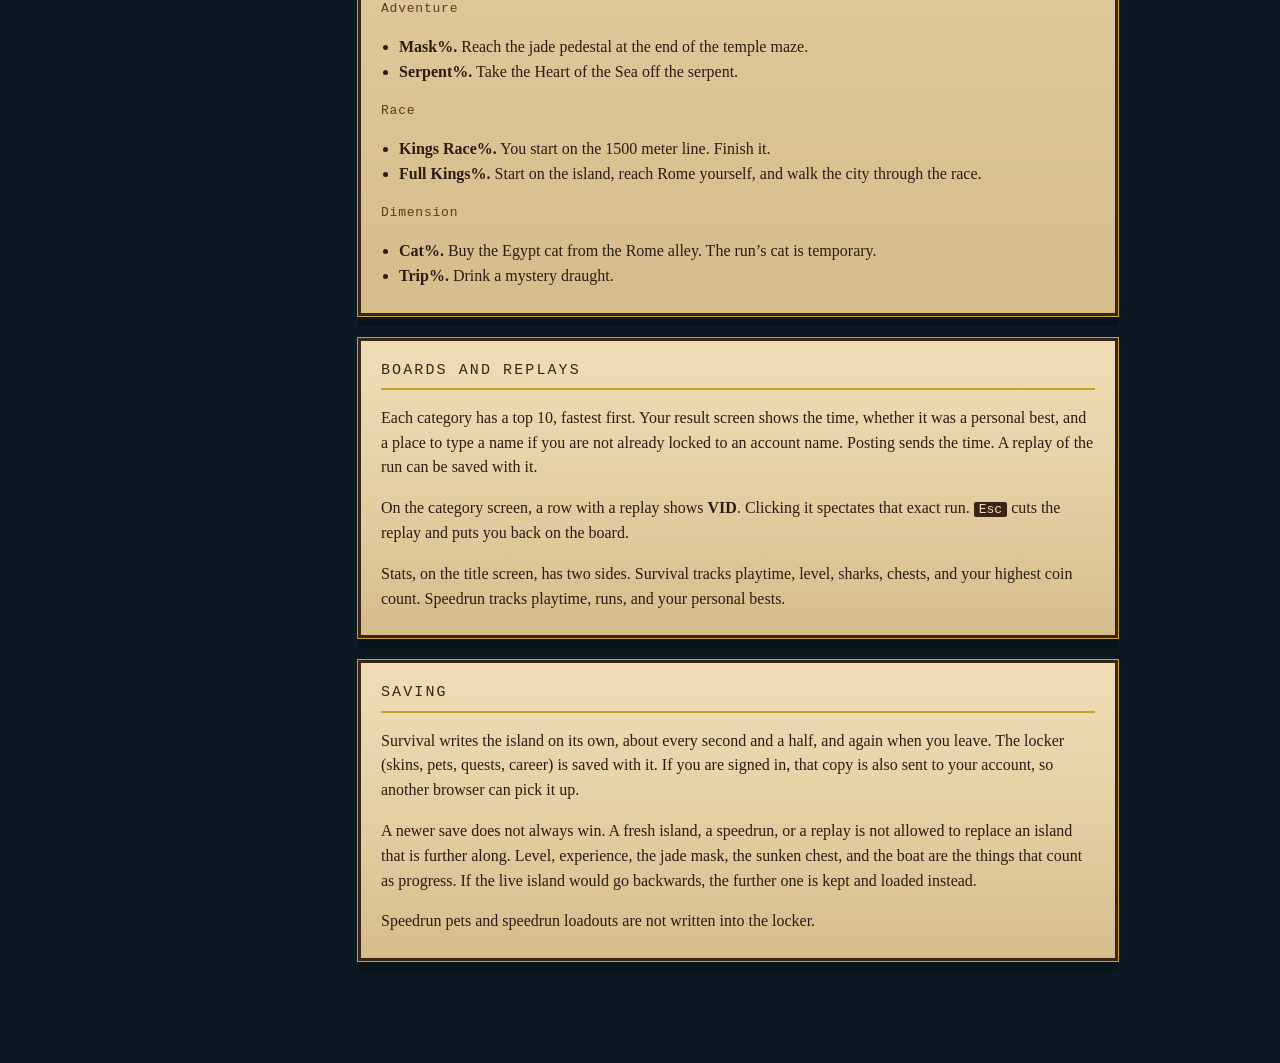
==== commit b9867006: "Add the Chud Ball skin for Henri's account. It is not earned or sold. Masks and crowns are drawn to " ====
--- a/wiki.html
+++ b/wiki.html
@@ -240,7 +240,7 @@
               <tr><td><kbd>Tab</kbd></td><td>Open island chat.</td></tr>
               <tr><td><kbd>H</kbd></td><td>Open or close the short guide.</td></tr>
               <tr><td><kbd>R</kbd></td><td>Reset a speedrun that is already running.</td></tr>
-              <tr><td><kbd>Esc</kbd></td><td>Leave play and return to the title screen. On a survival race, the first press returns you to the city.</td></tr>
+              <tr><td><kbd>Esc</kbd></td><td>Leave play and return to the title screen. On a survival race, or in the king's room, the first press returns you to the city.</td></tr>
             </tbody>
           </table>
           <p>
@@ -515,6 +515,7 @@
           <p>
             A portal in the river ruins opens onto a city. The avenue runs north to a palace.
             People in the street talk about the king, the races, olives, and the gate.
+            The south door of the king's room returns you to the street. <kbd>Esc</kbd> does the same, so you cannot be closed in.
             The portal home sits at the south end of the avenue.
           </p>
           <h3>Street stalls</h3>
@@ -538,6 +539,7 @@
             The king’s racing line is exactly 1500 meters. At a dry walk of 165, a perfect line is 3 minutes and 29.89 seconds.
             An animal pocket sits on the course. The clock pauses while that gate is shut and starts again when it opens,
             so waiting at a closed gate does not cost you the pause.
+            A sky draught on the course lifts you and doubles your walking speed, so the line finishes faster. The race screen shows SKY 2X while it lasts. The gate, the lava, the beasts, and the crowd do not stop you. On the island and in the city the same draught is 1.5 times walking speed.
             Winning the race grants the Crown of the Kingdom. It is not sold anywhere.
             In survival, <kbd>Esc</kbd> leaves the course and puts you back in the city. Press it again for the title screen.
             A speedrun race does not have that exit.
@@ -557,7 +559,7 @@
             <li><strong>Red potion.</strong> Heals 3 hearts at once. It is not one of the timed draughts.</li>
             <li><strong>Tar draught.</strong> Your legs drag. Movement smears behind you until it lets go.</li>
             <li><strong>Mend draught.</strong> One heart immediately, then another heart every 6 seconds while it lasts, up to 7.</li>
-            <li><strong>Sky draught.</strong> You fly, on the island or in Rome, at 1.5 times walking speed. On the king's race it is 2 times walking speed, so you finish the course faster. Water, walls, the crowd, the gate, the lava, and the beasts do not stop you, and water does not drown you. When it ends, the game puts you back on ground you can stand on.</li>
+            <li><strong>Sky draught.</strong> You fly, on the island or in Rome, at 1.5 times walking speed. On the king's race it is 2 times walking speed, and the race screen shows SKY 2X, so you finish the course faster. Water, walls, the crowd, the gate, the lava, and the beasts do not stop you, and water does not drown you. When it ends, the game puts you back on ground you can stand on.</li>
             <li><strong>Mystery draught.</strong> The world stops being reliable. Drinking it ends Trip%. It is also the only way the Jorts dealer will talk to you.</li>
           </ul>
         </section>
@@ -589,6 +591,11 @@
           <p>Bolt, Crew, Homer, Indy, Flash, and Lex. Each one is a quest in Rewards. See that section for the exact time.</p>
           <h3>A skin you buy</h3>
           <p>Jorts, 1942 coins, palace steps, mystery draught only.</p>
+          <h3>Chud Ball</h3>
+          <p>
+            A round face given only to Henri’s account, so it can be tried on that login.
+            It is not a quest, a vendor item, or a drop. Masks, hats, and crowns sit on the face and are drawn to fit it.
+          </p>
           <h3>Face and back</h3>
           <ul>
             <li>Jade mask, from the temple</li>
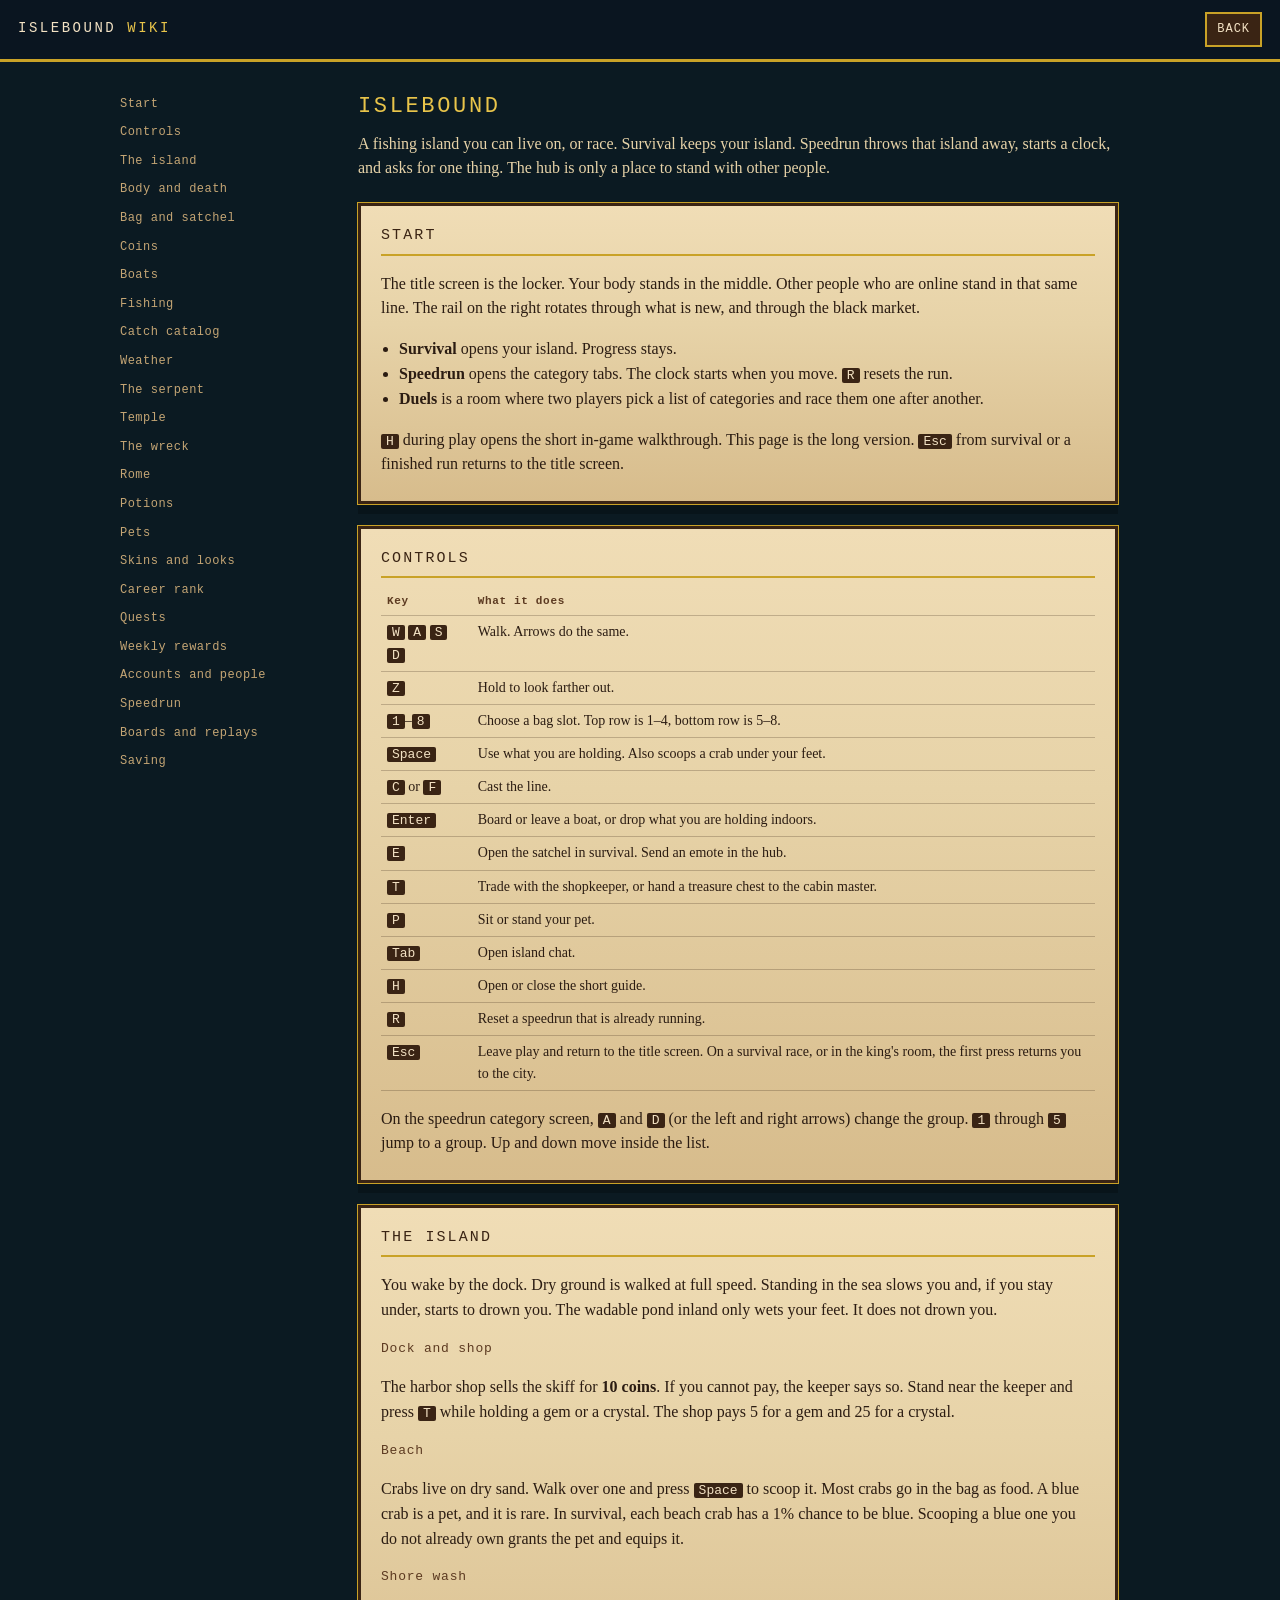
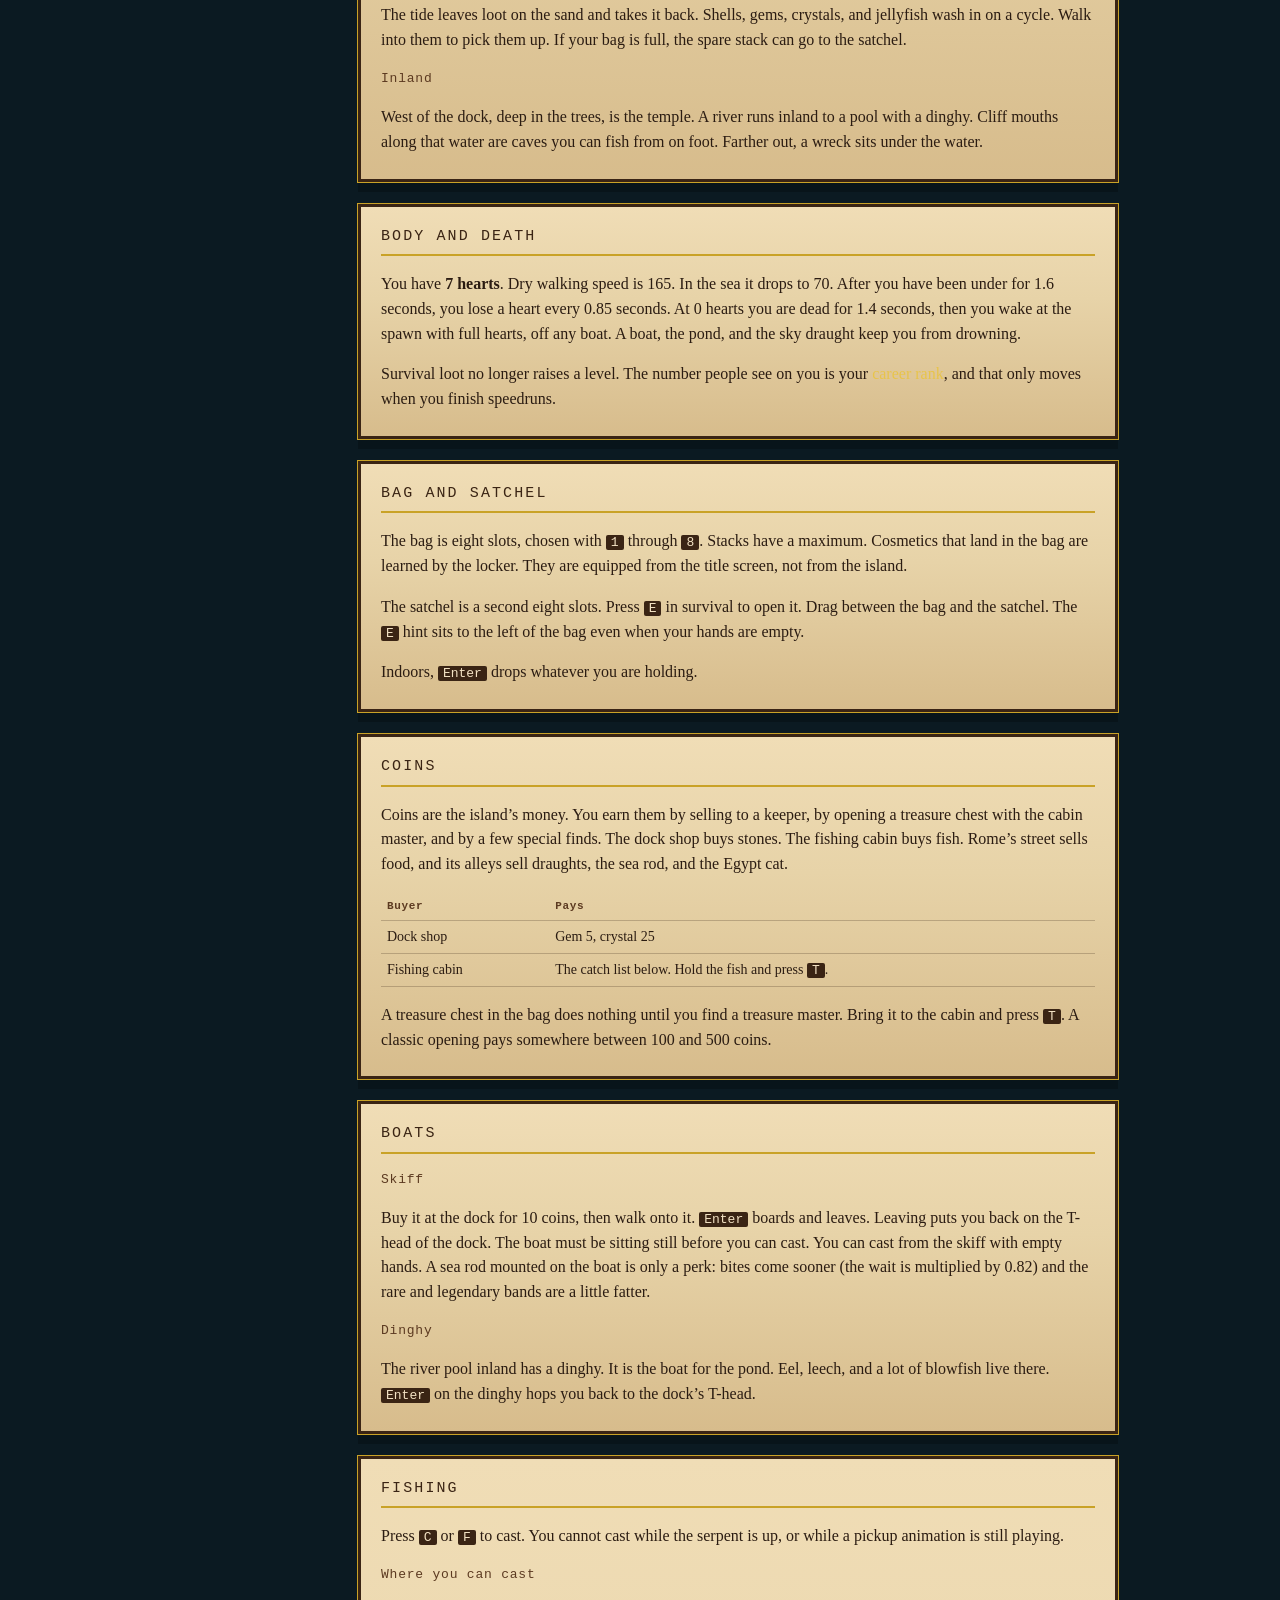
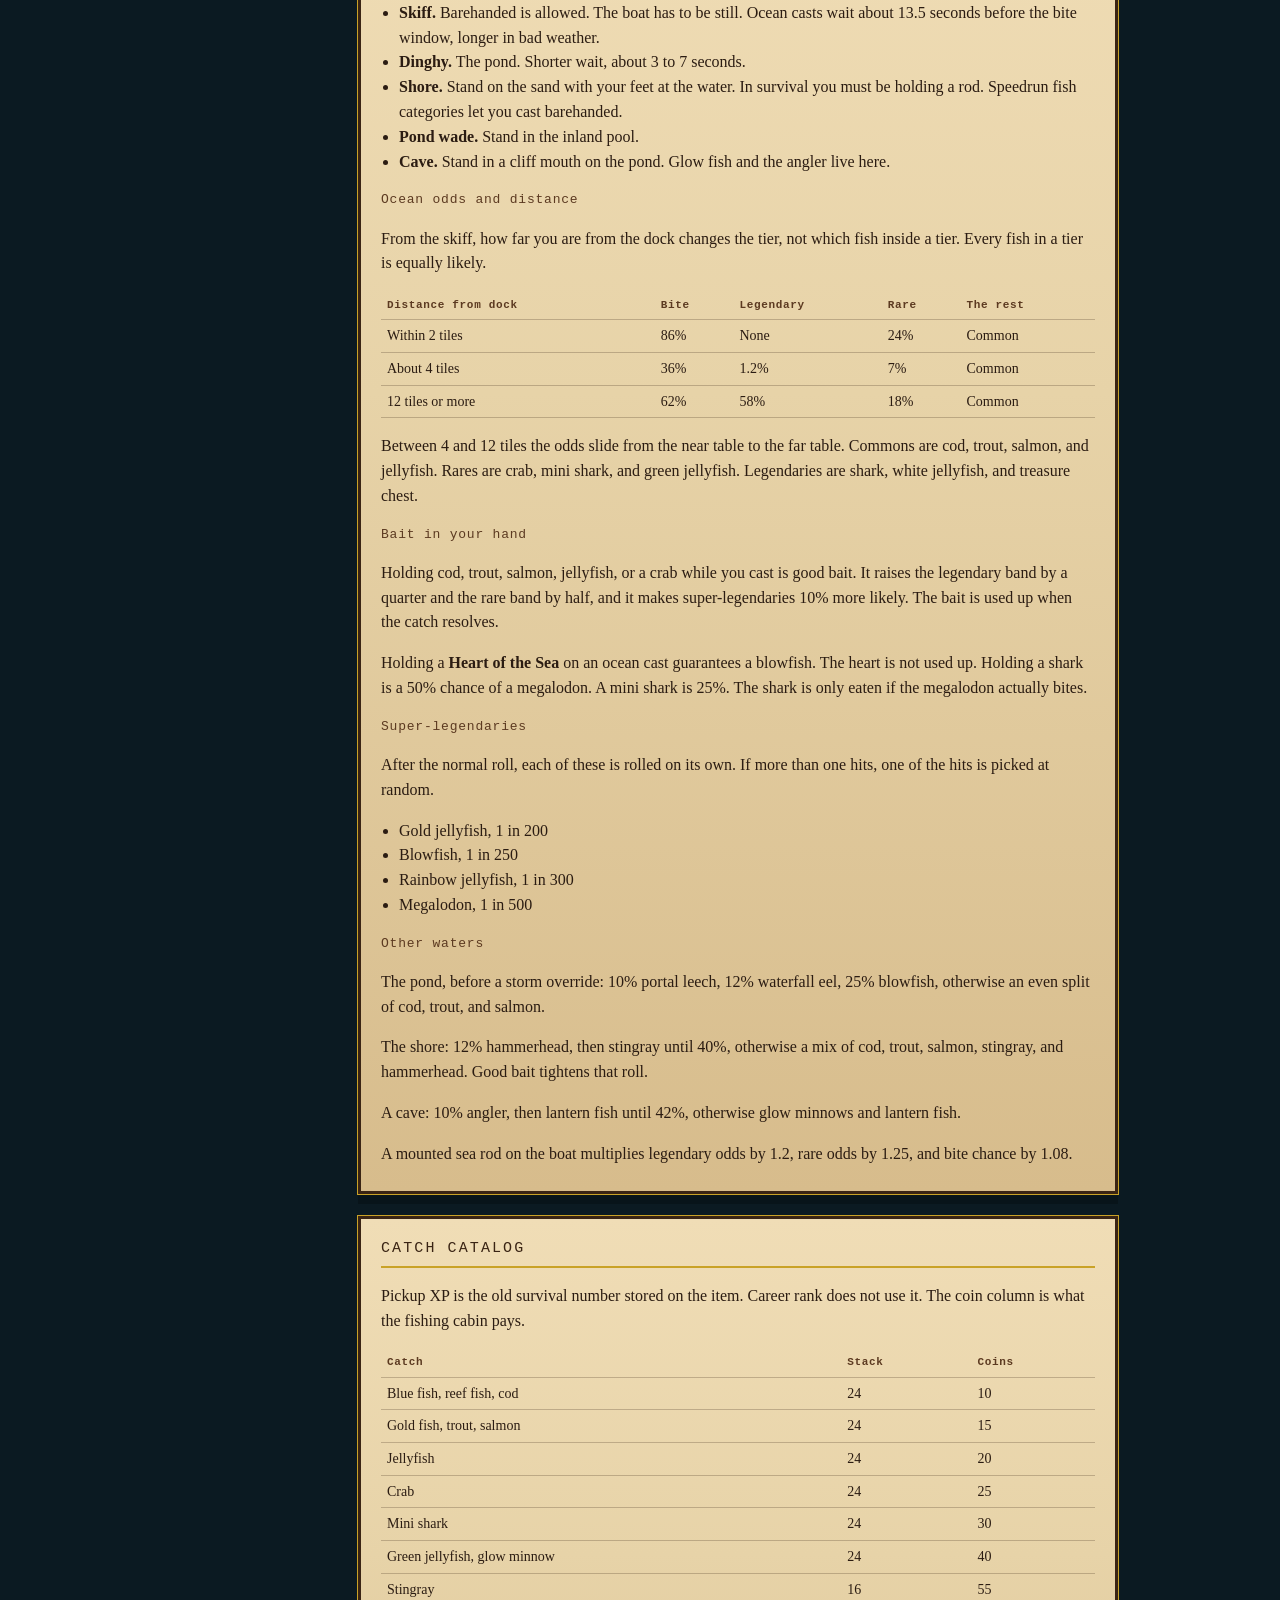
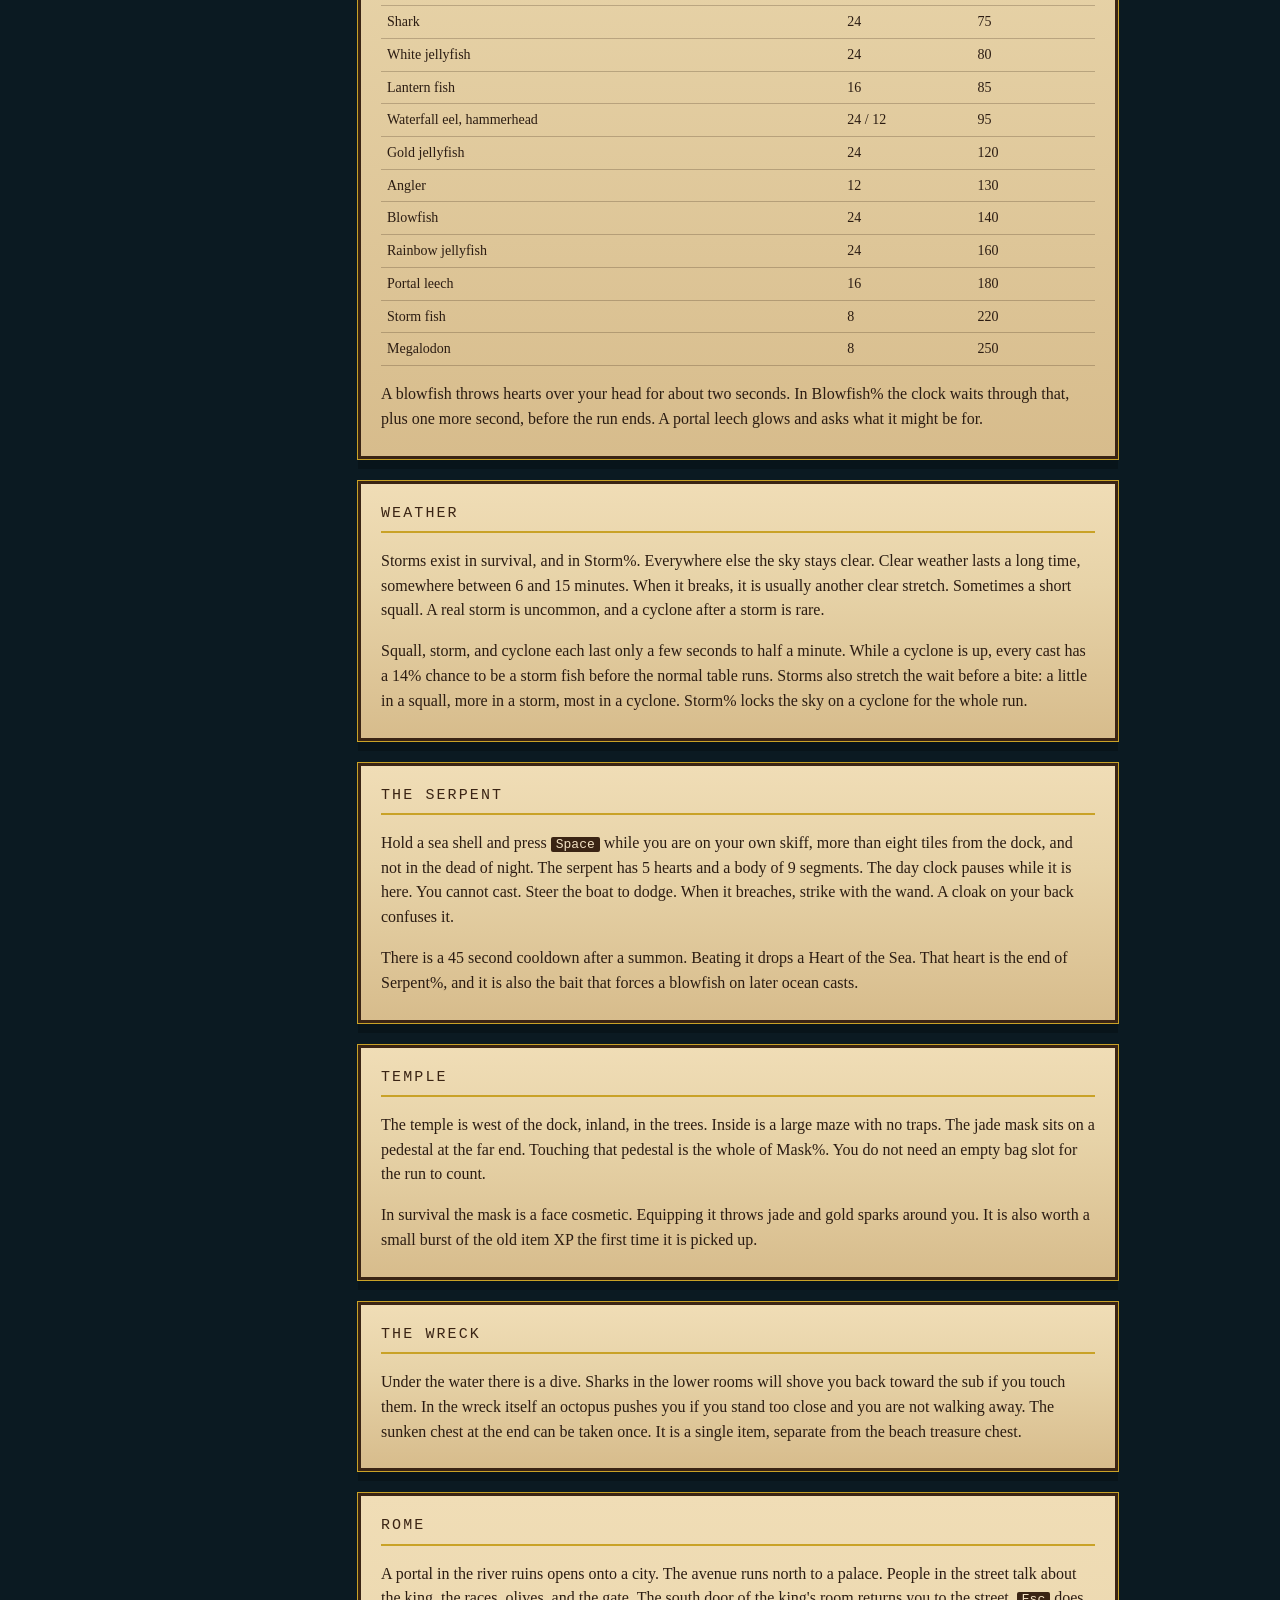
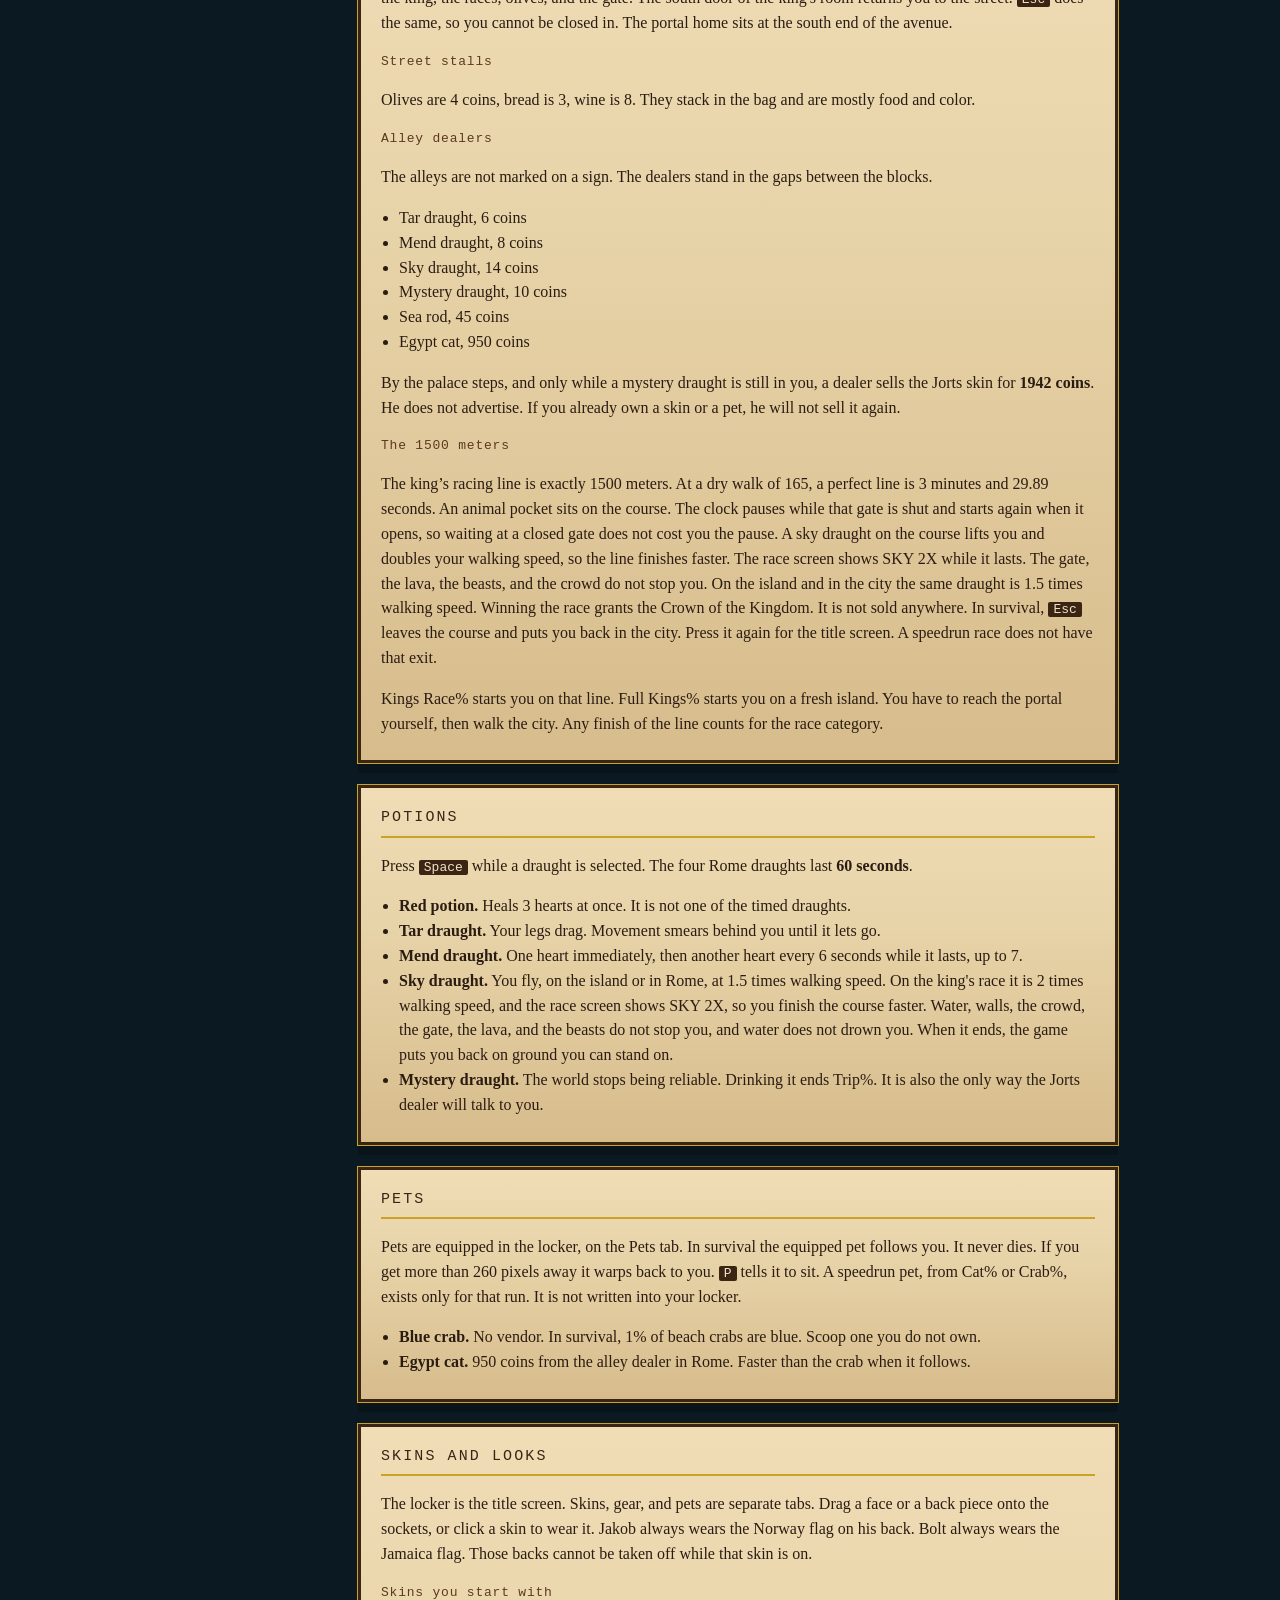
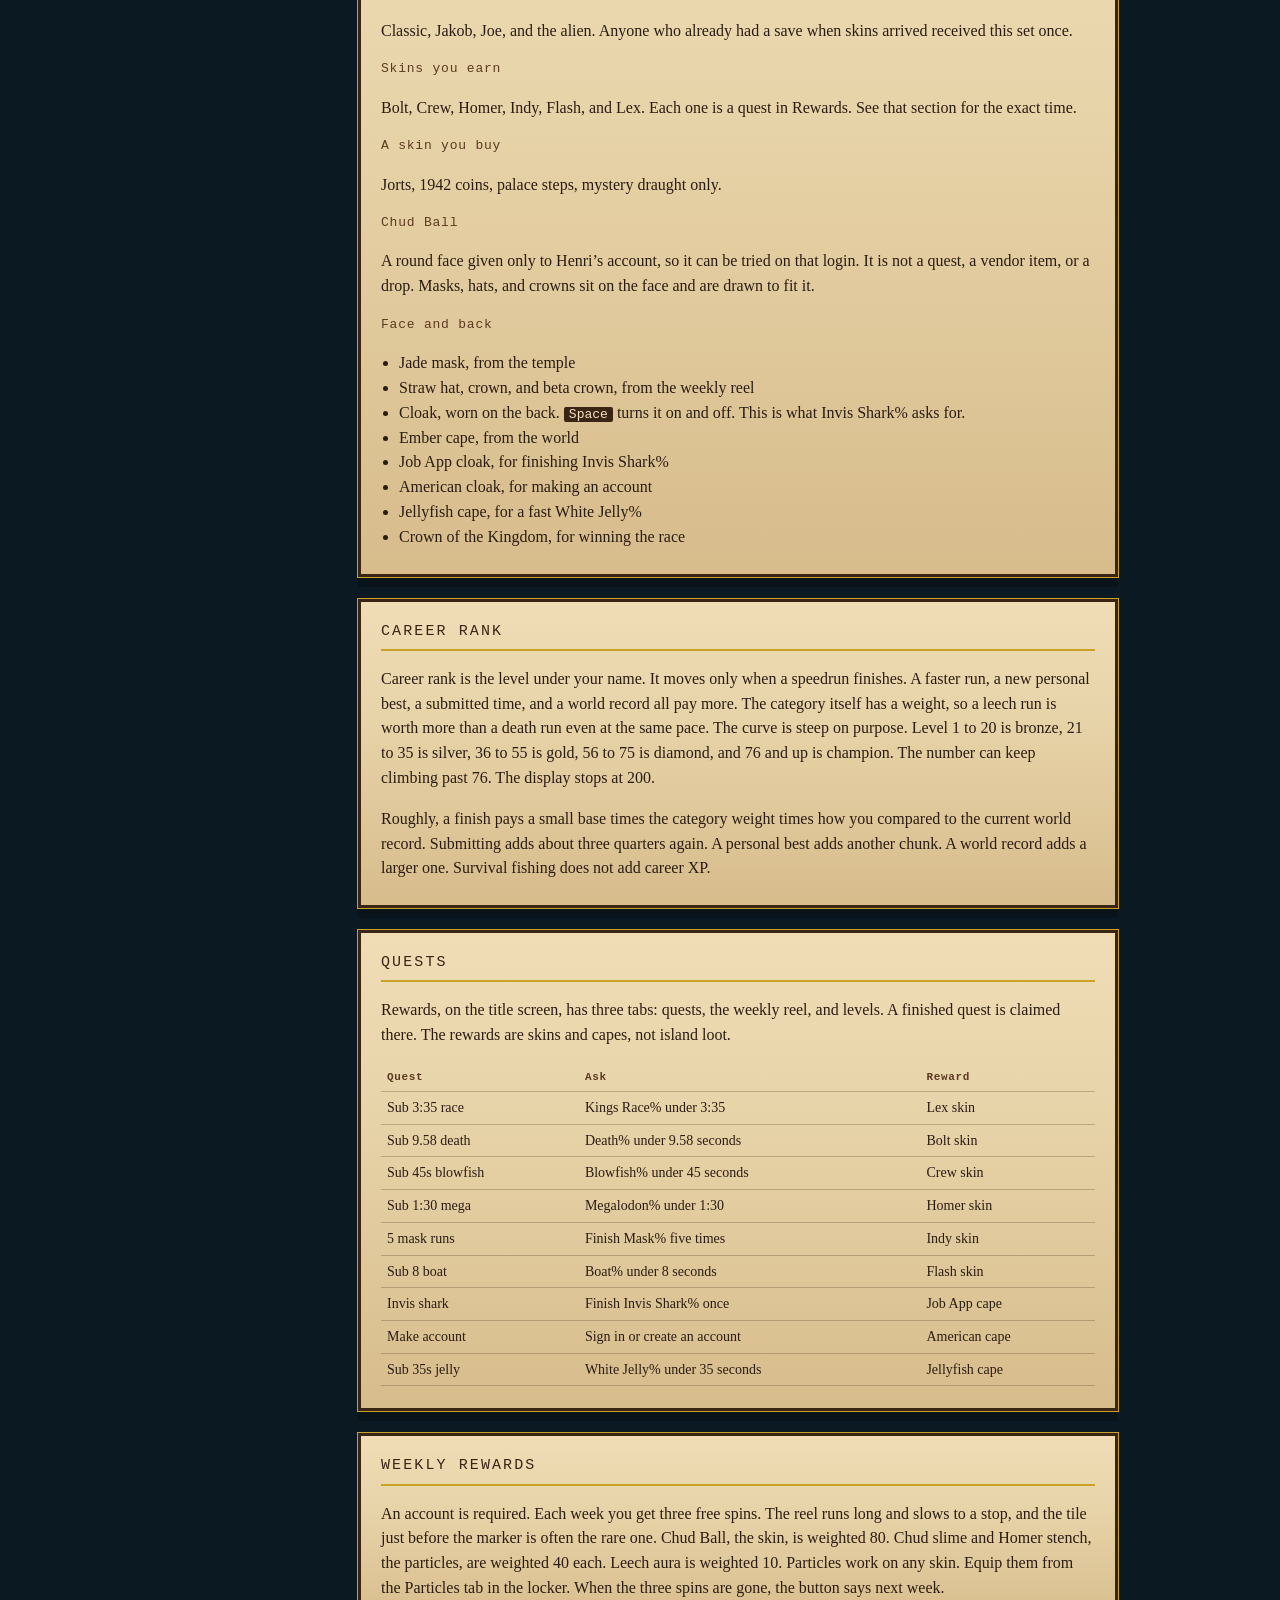
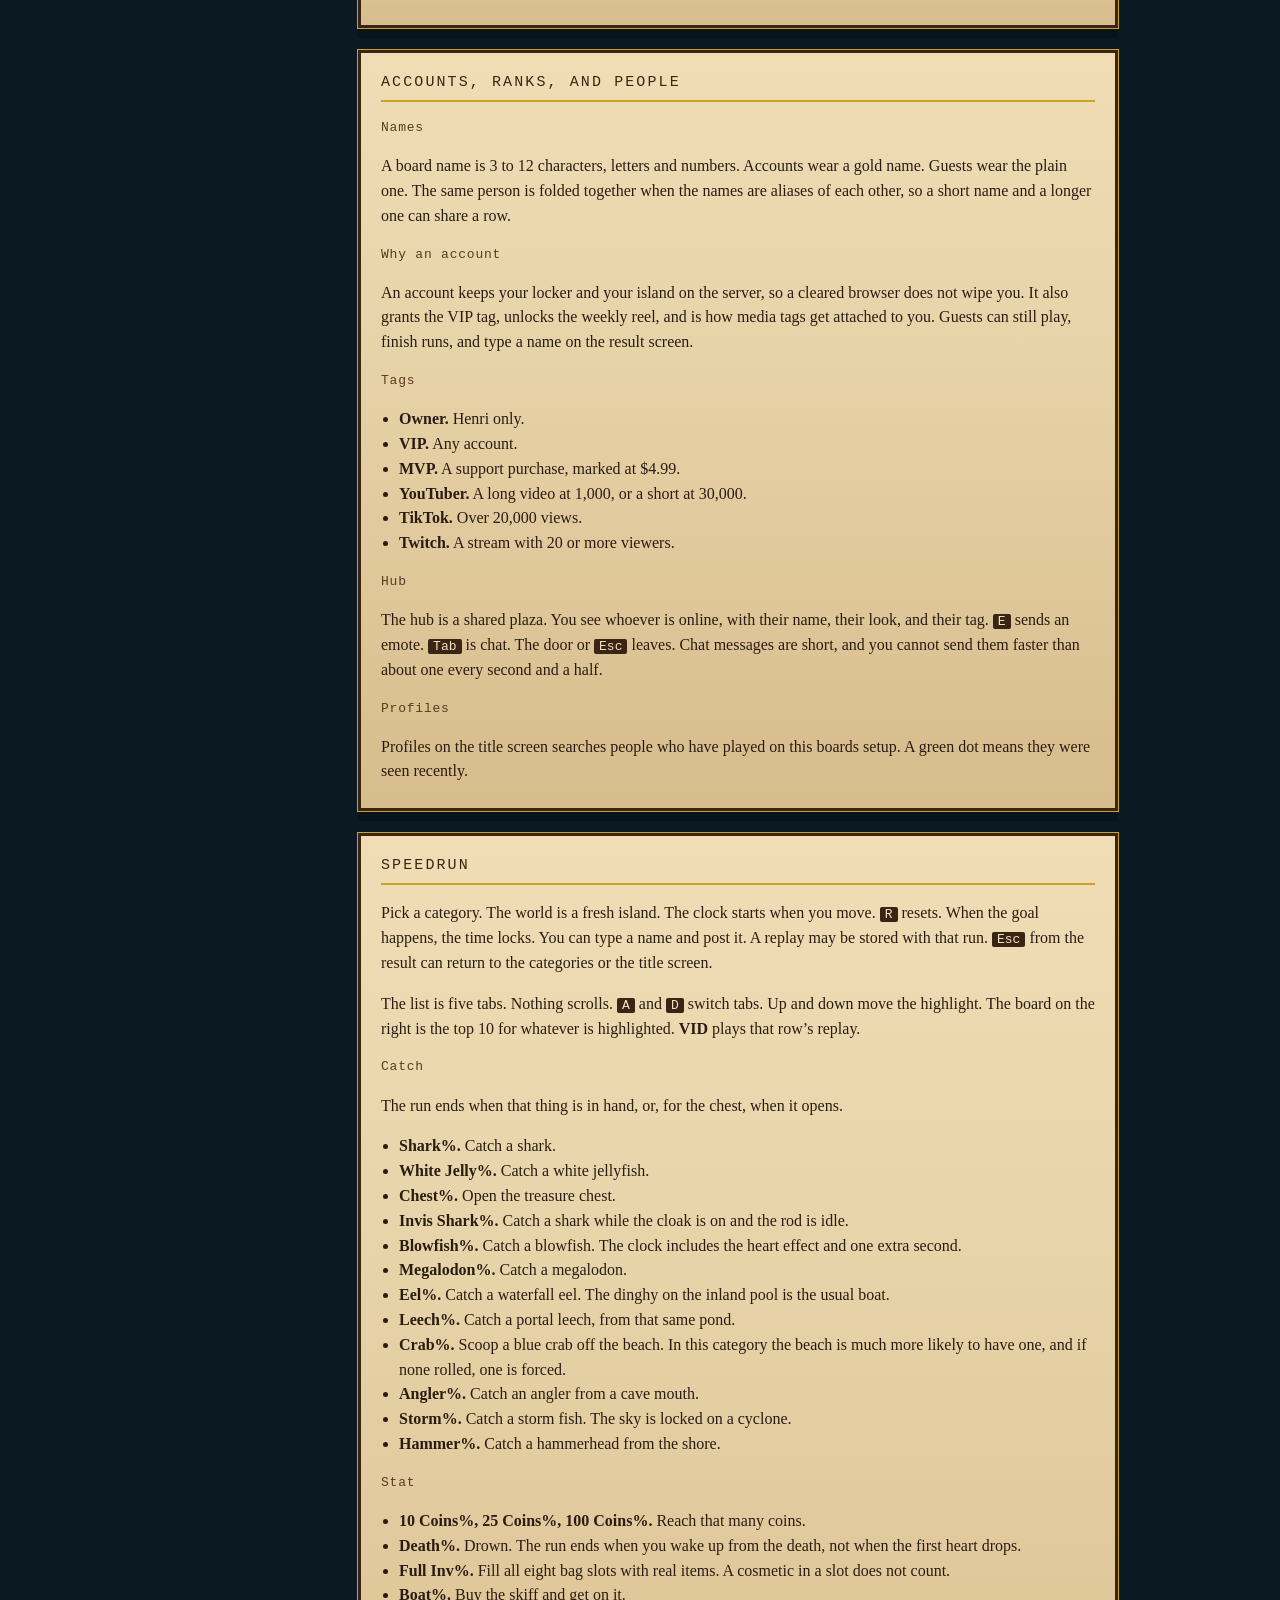
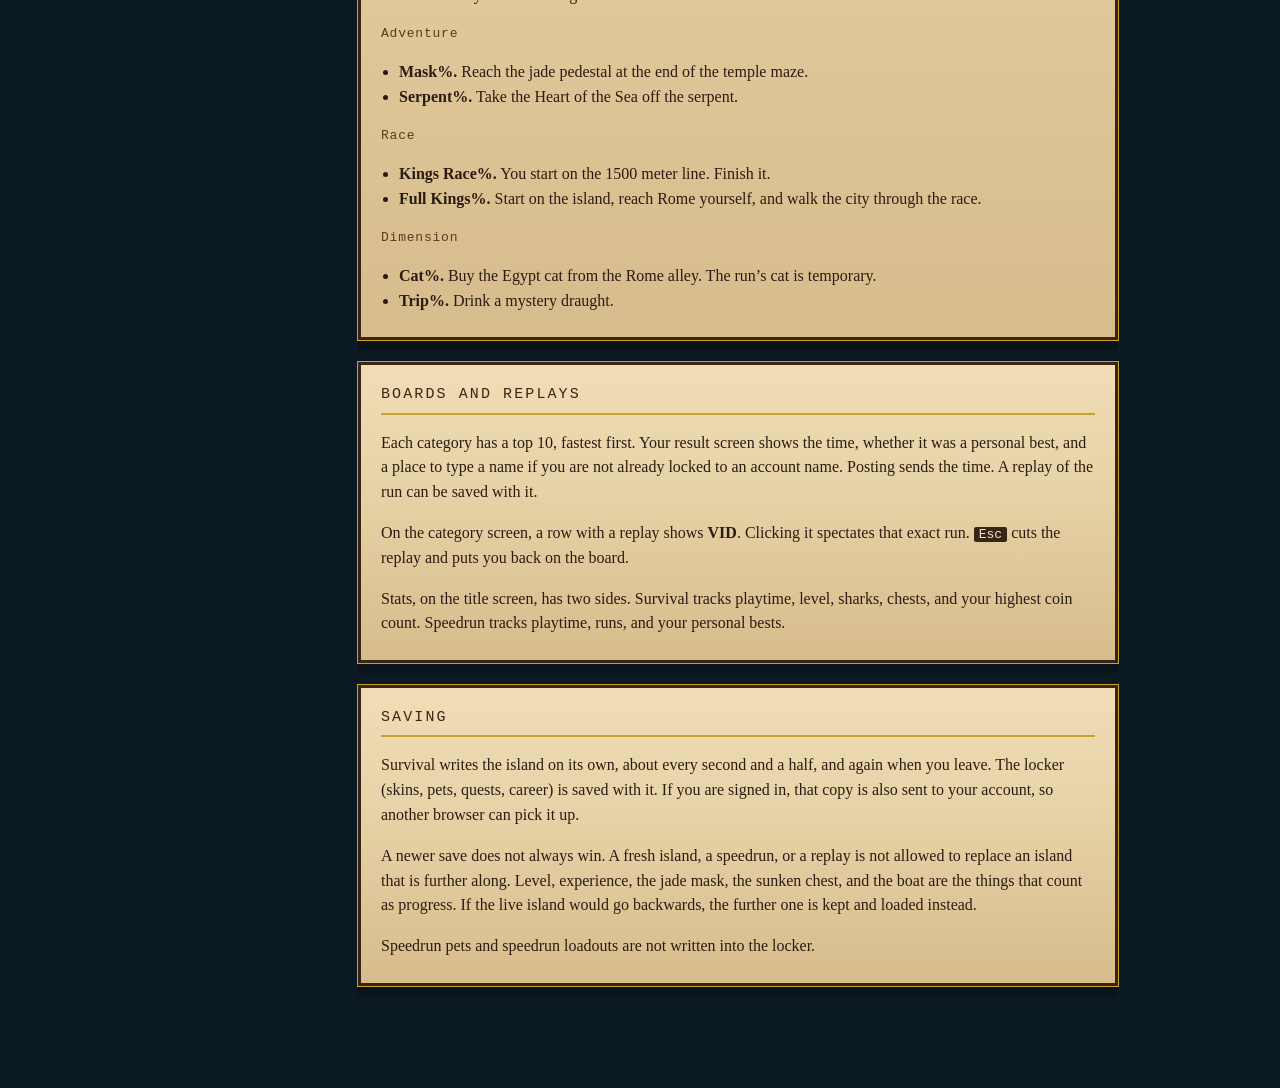
==== commit 0a8c035e: "Add the weekly roll prizes and a particles tab. Three spins can land Chud Ball, slime, Homer stench," ====
--- a/wiki.html
+++ b/wiki.html
@@ -652,9 +652,10 @@
         <section id="weekly">
           <h2>WEEKLY REWARDS</h2>
           <p>
-            An account is required. Each week you get three free spins. The result is chosen before the reel moves.
-            Half the time it is the straw hat, 30% the crown, 20% the beta crown.
-            When the three are gone, the button says next week.
+            An account is required. Each week you get three free spins. The reel runs long and slows to a stop, and the tile just before the marker is often the rare one.
+            Chud Ball, the skin, is weighted 80. Chud slime and Homer stench, the particles, are weighted 40 each. Leech aura is weighted 10.
+            Particles work on any skin. Equip them from the Particles tab in the locker.
+            When the three spins are gone, the button says next week.
           </p>
         </section>
 
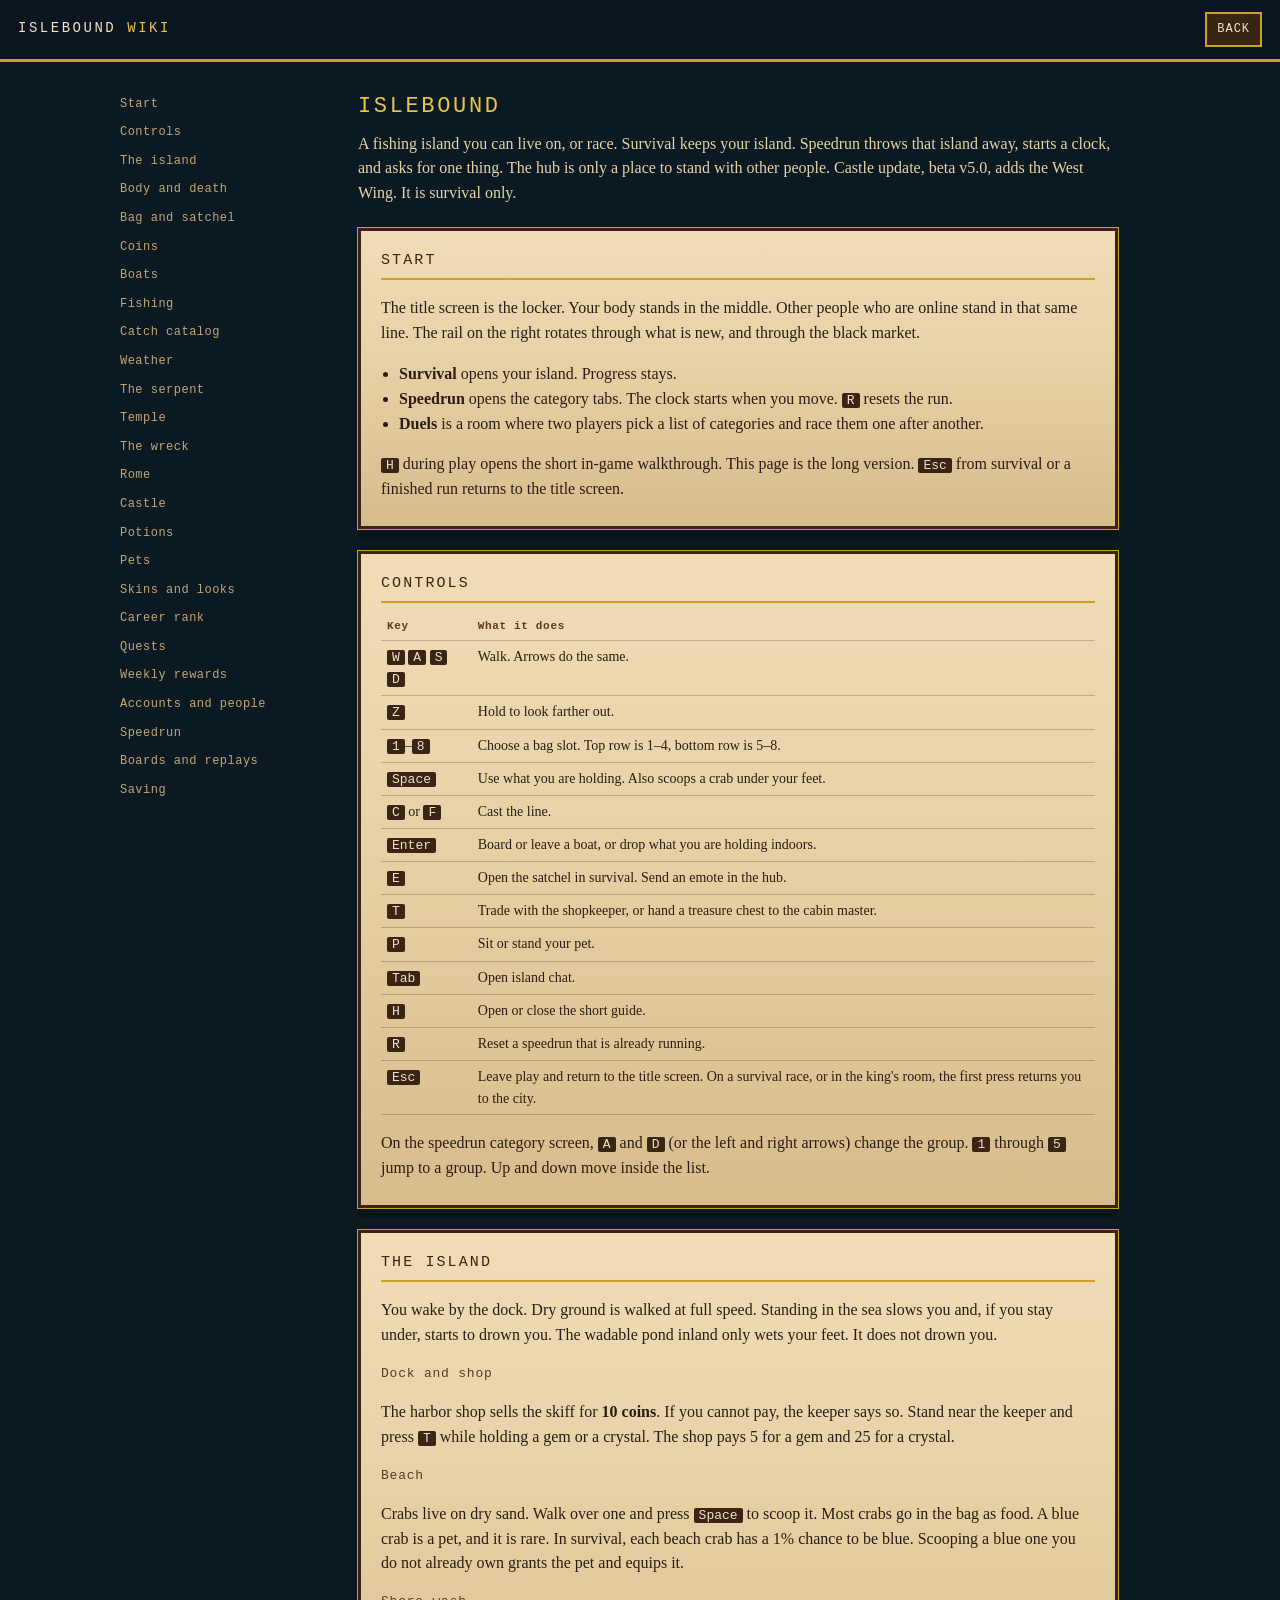
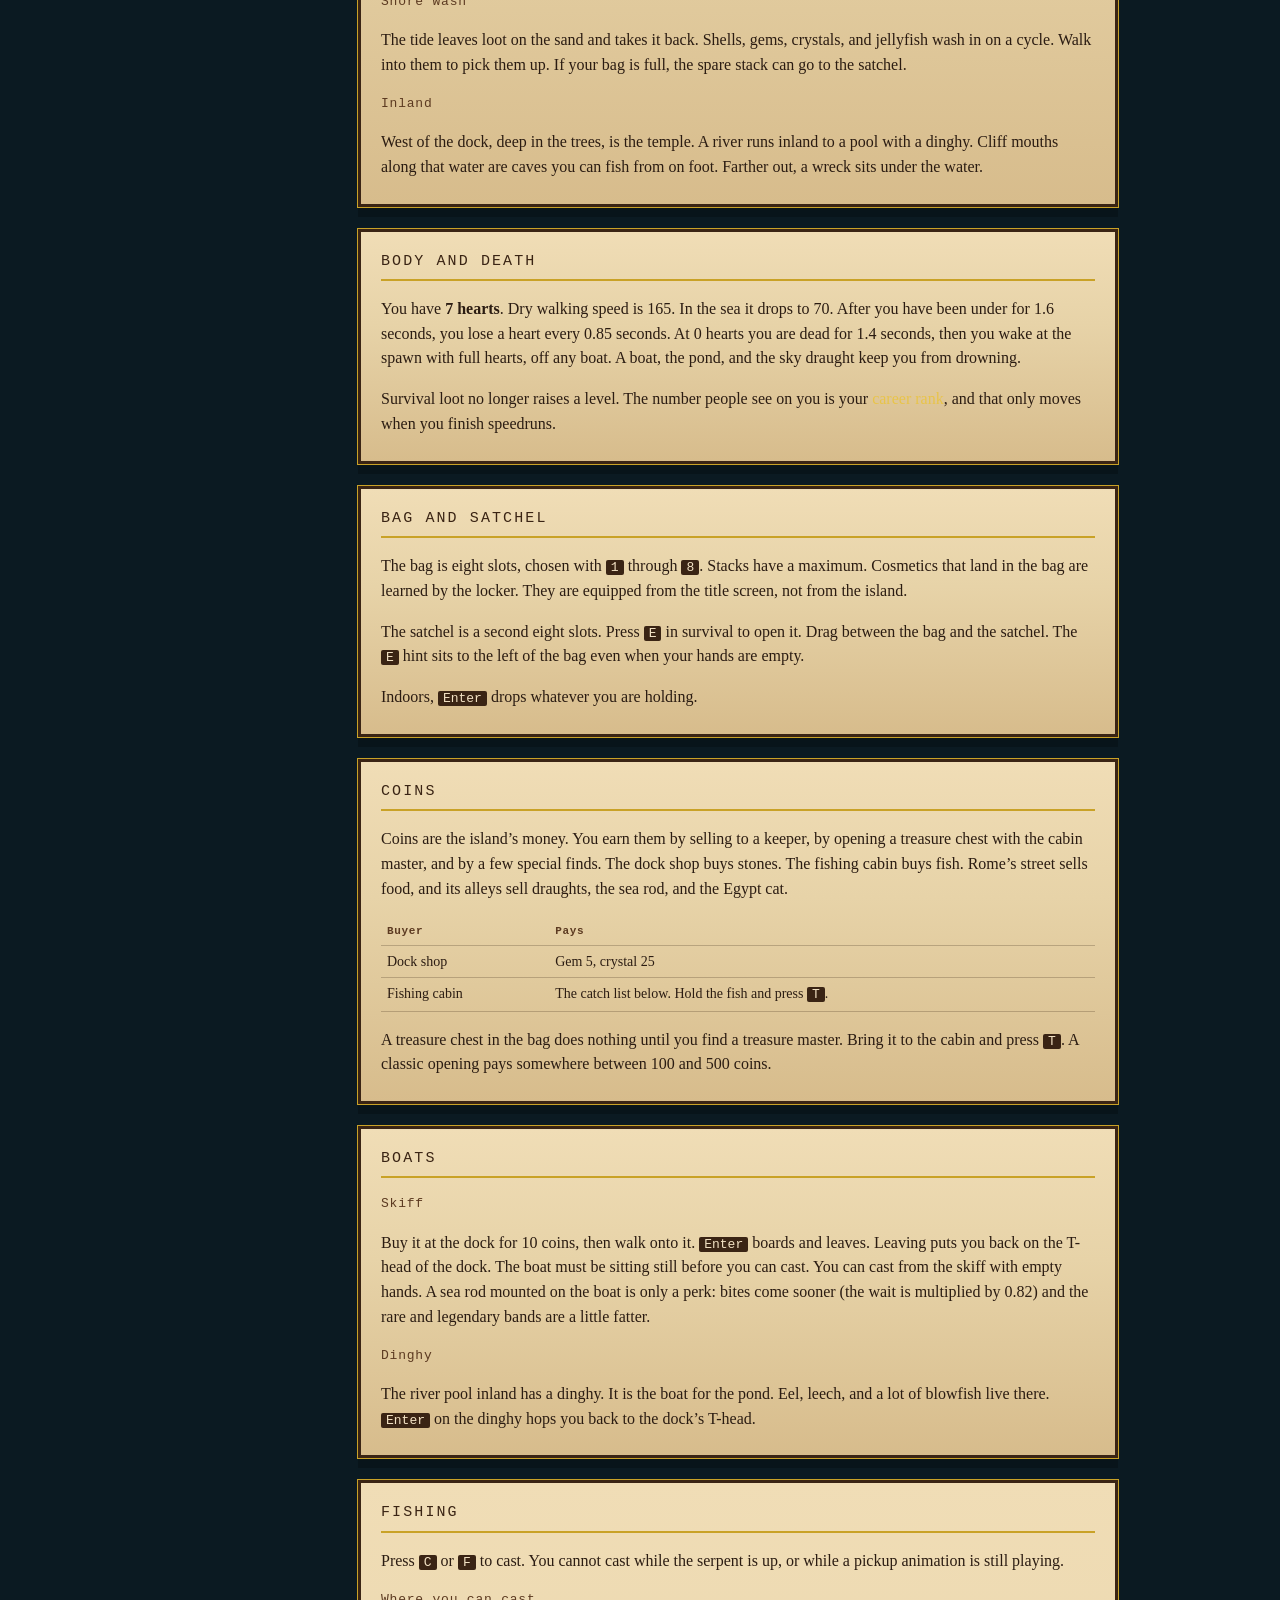
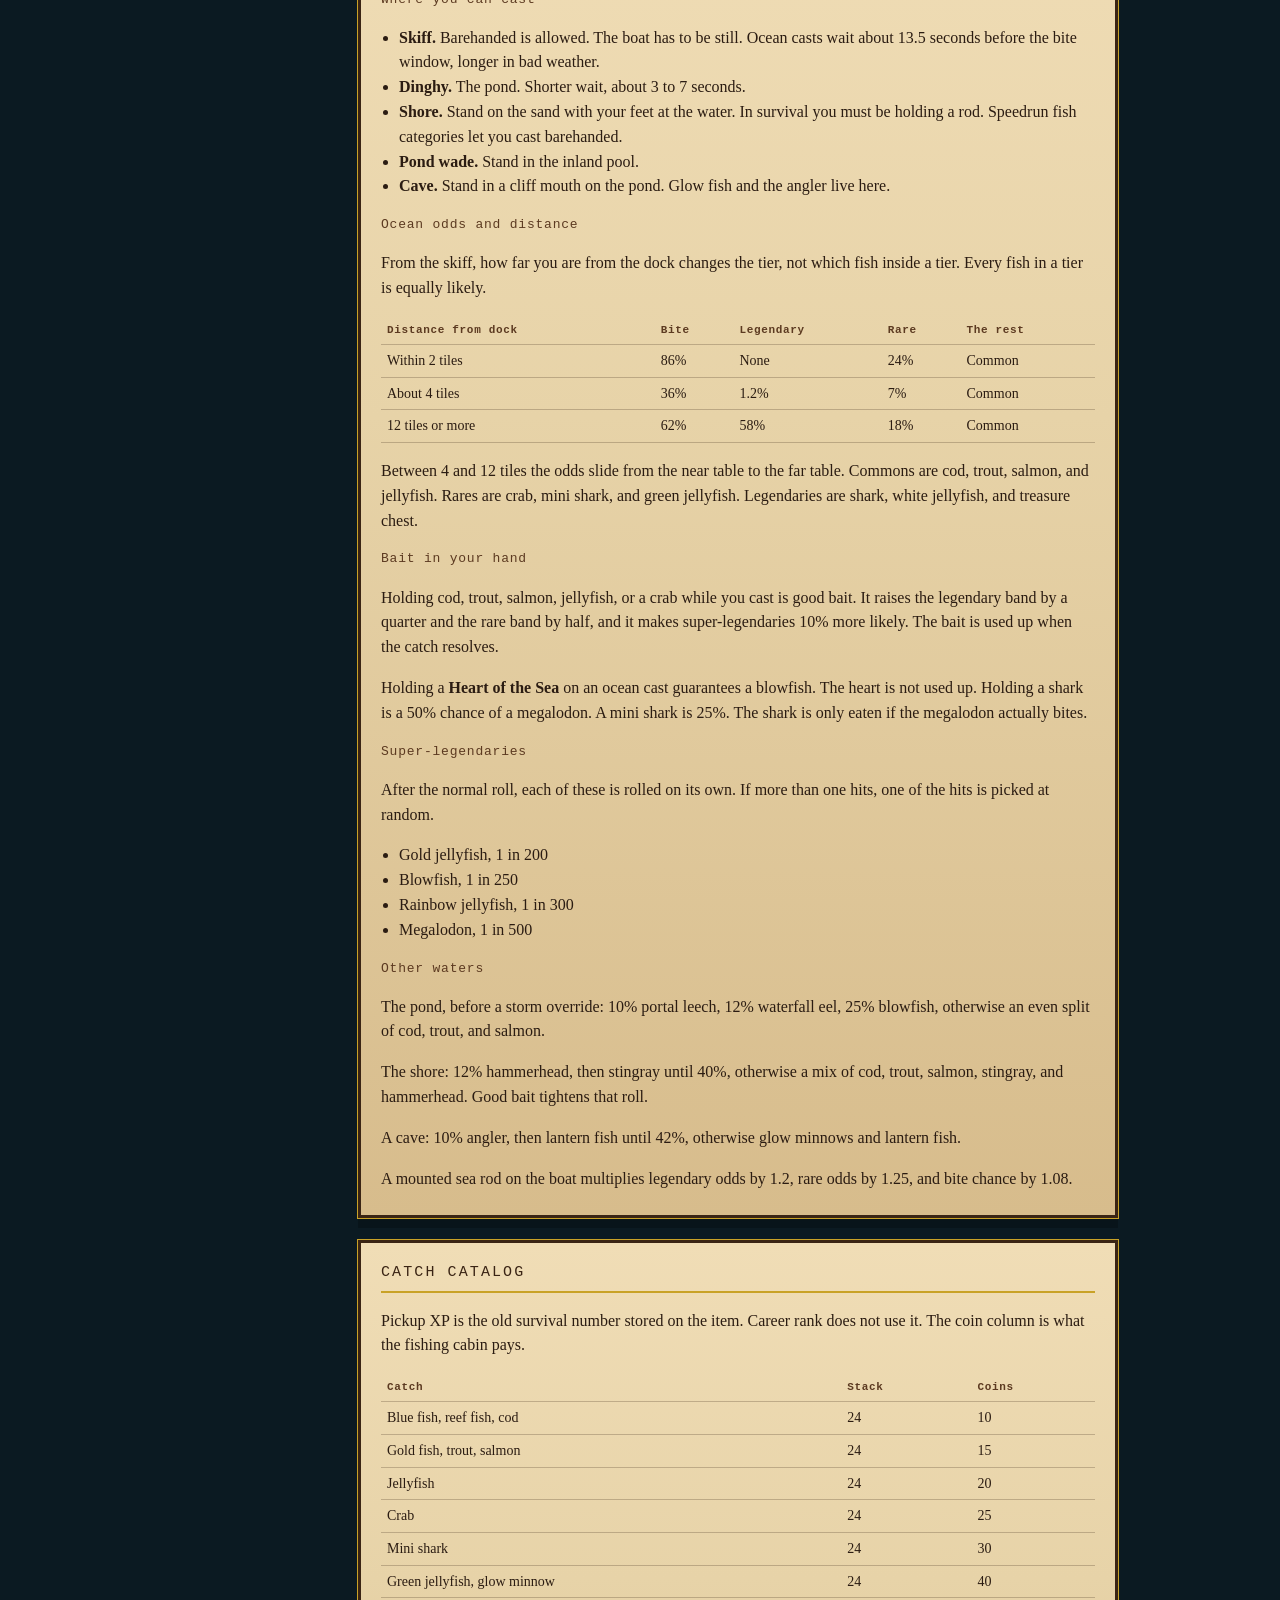
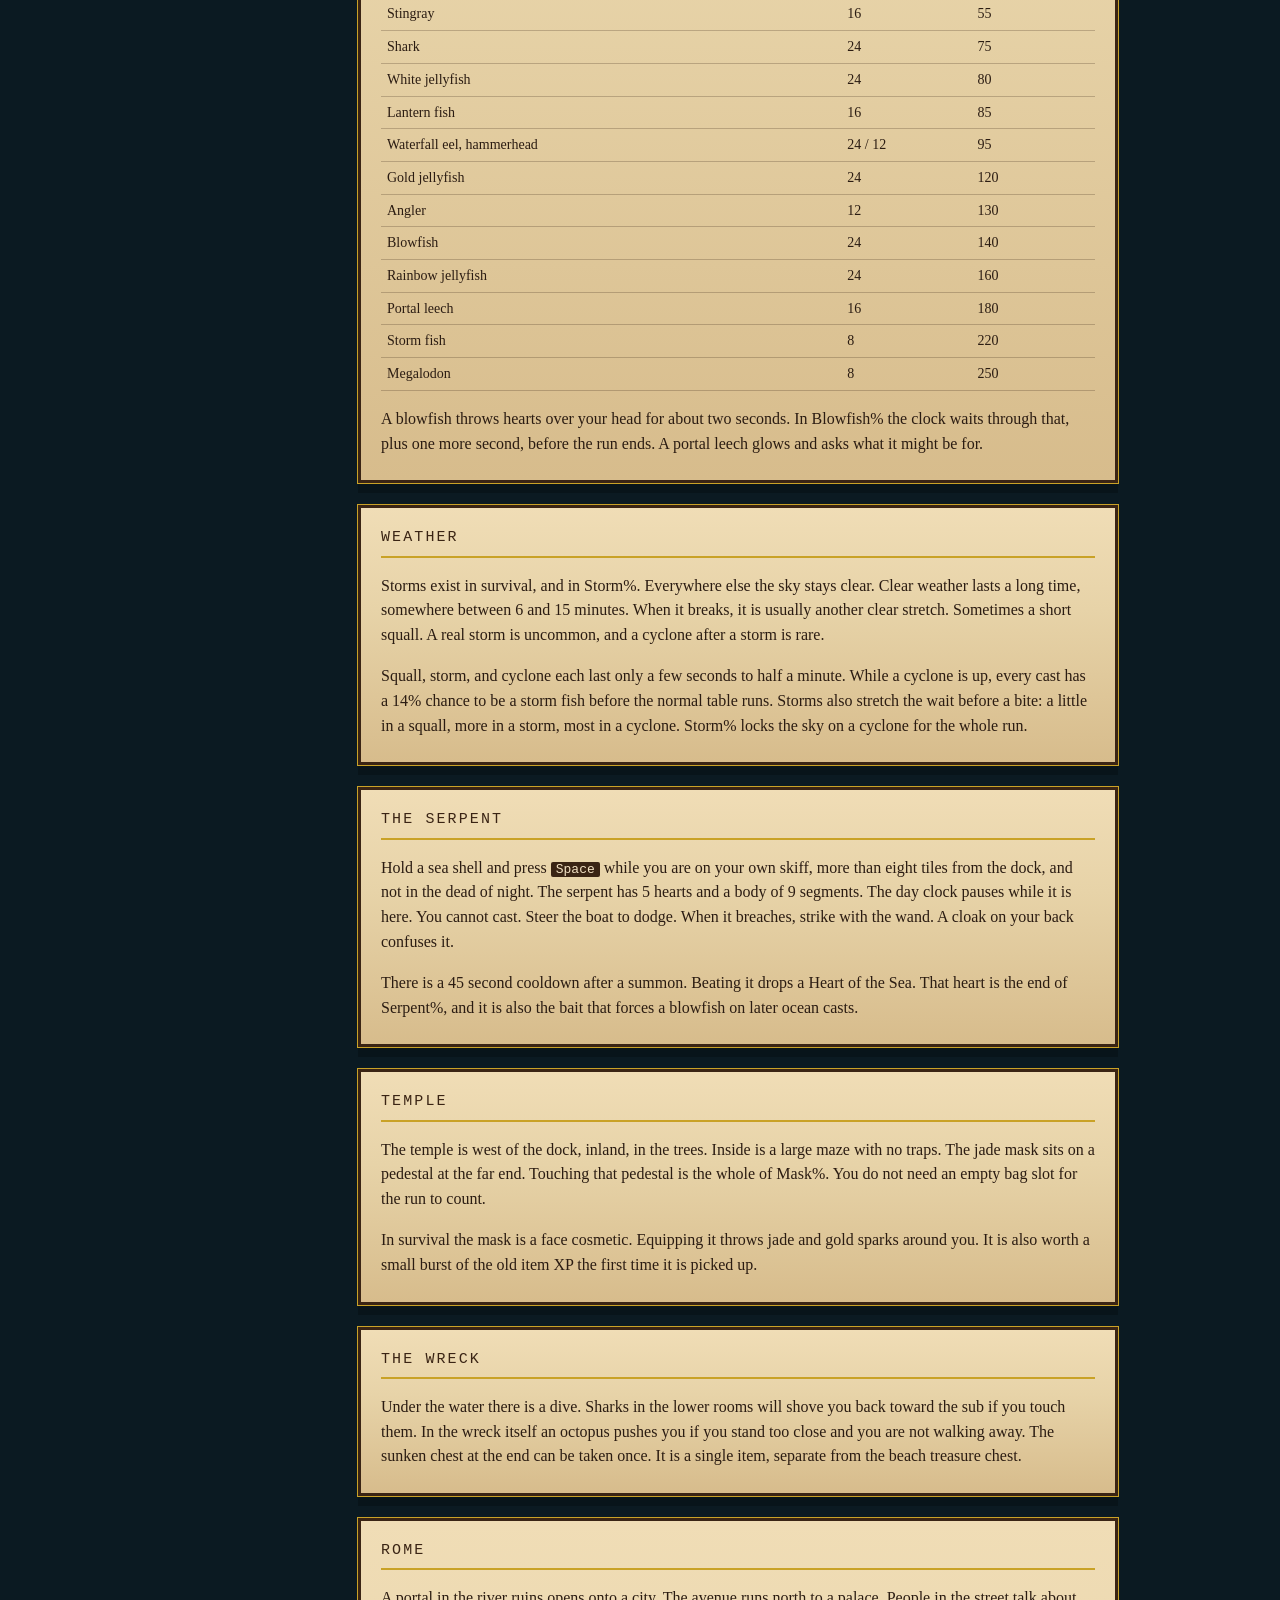
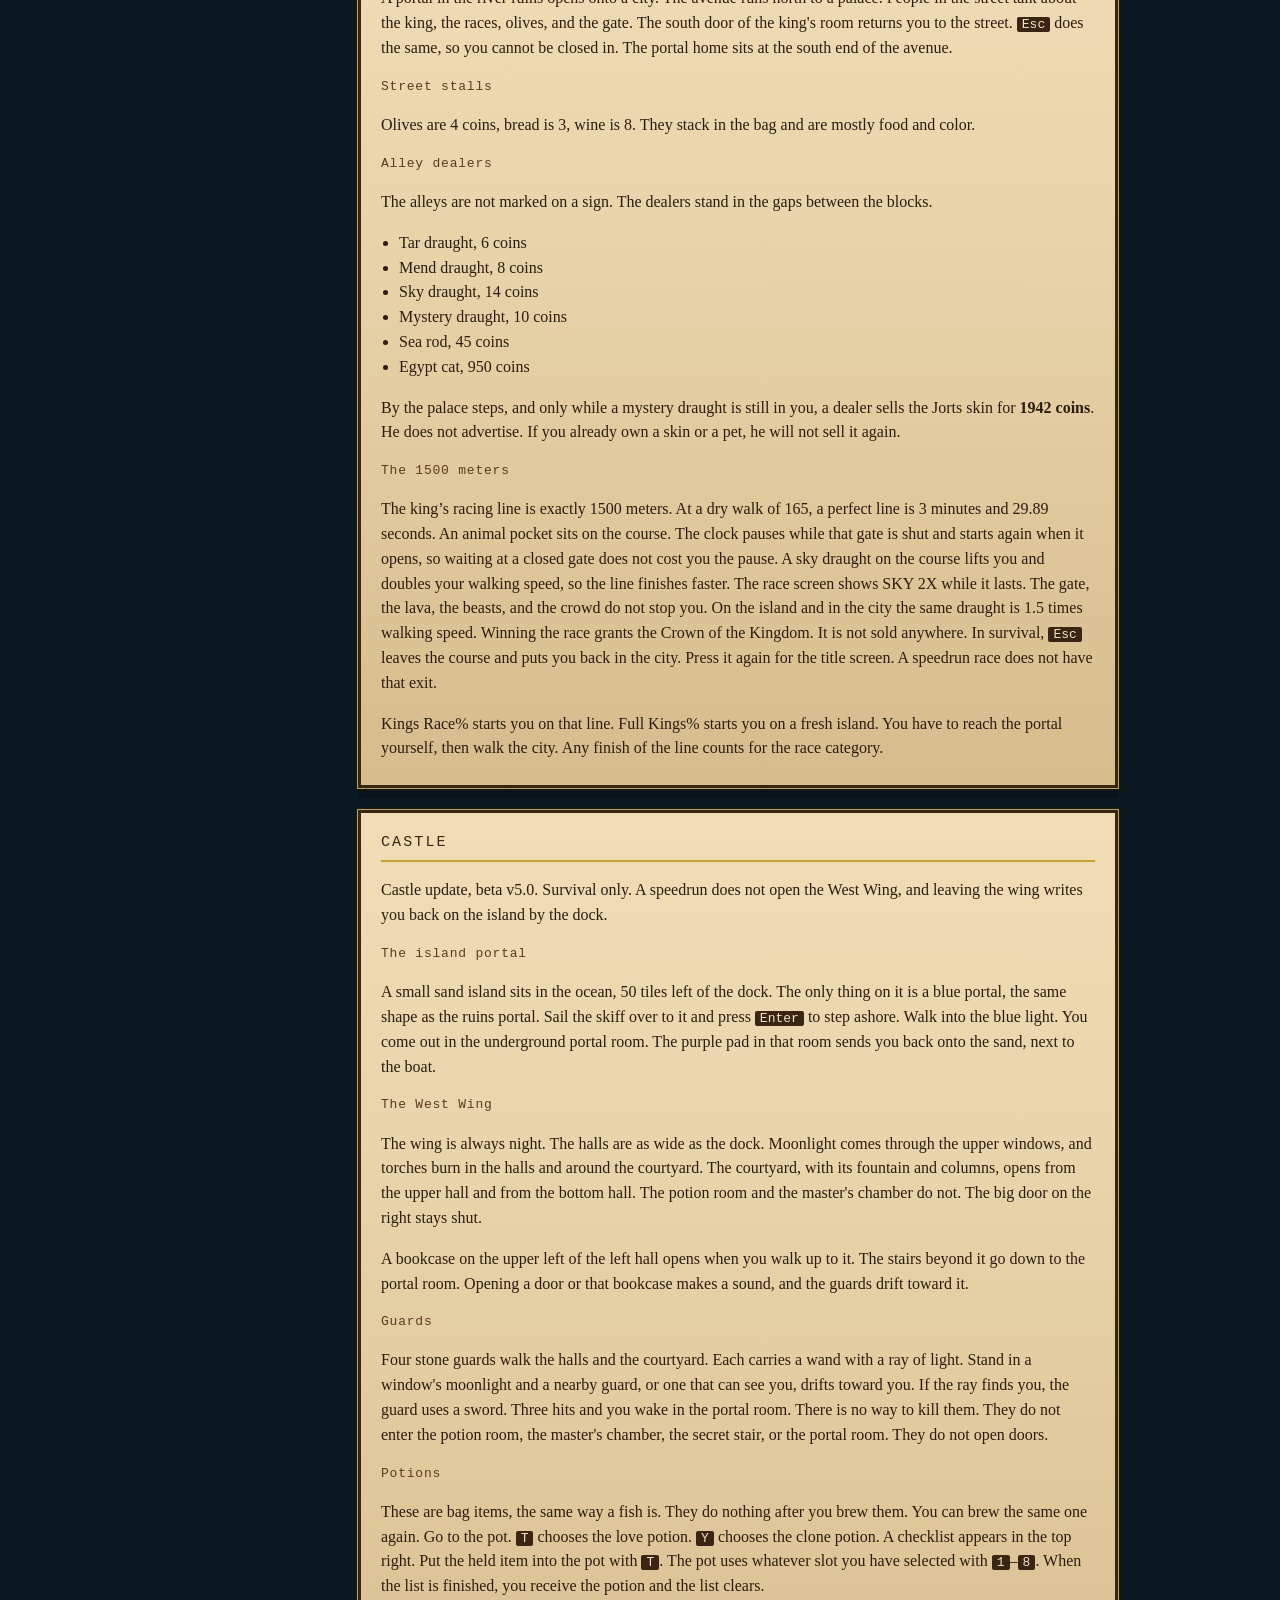
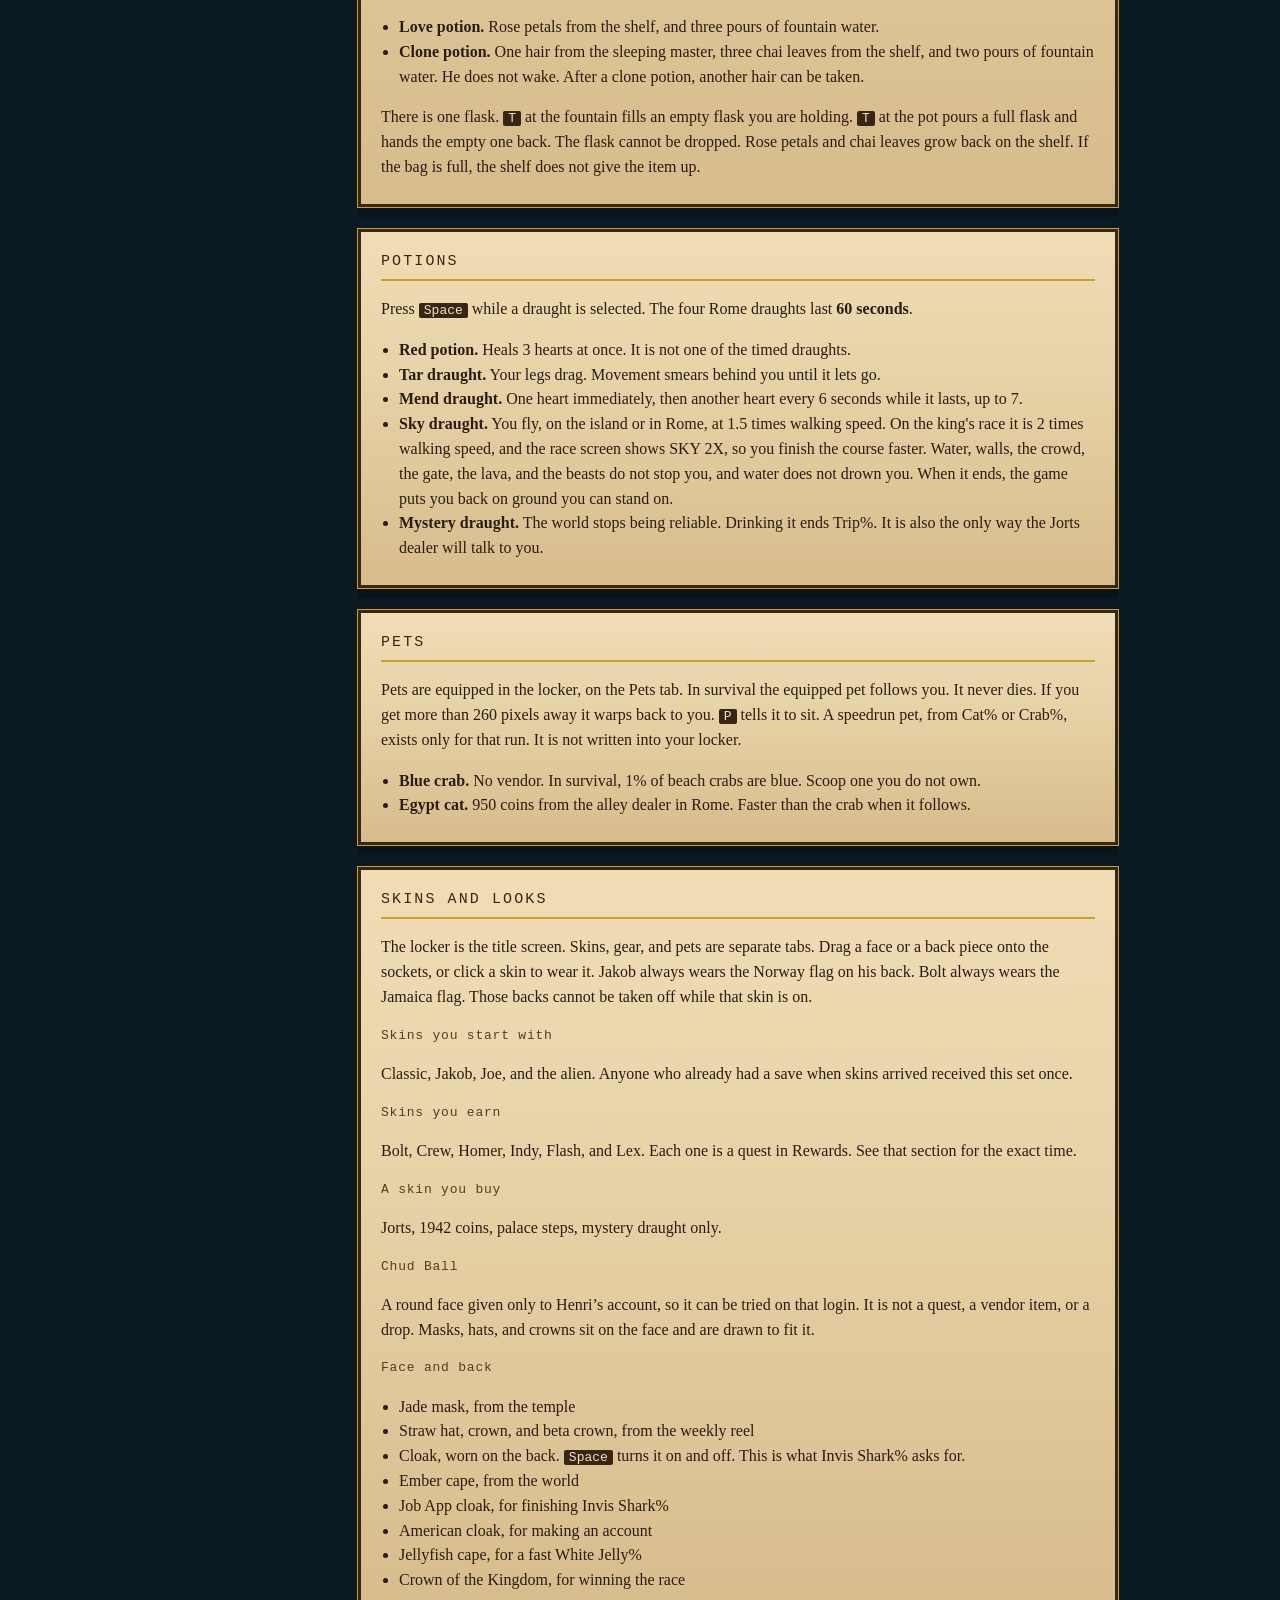
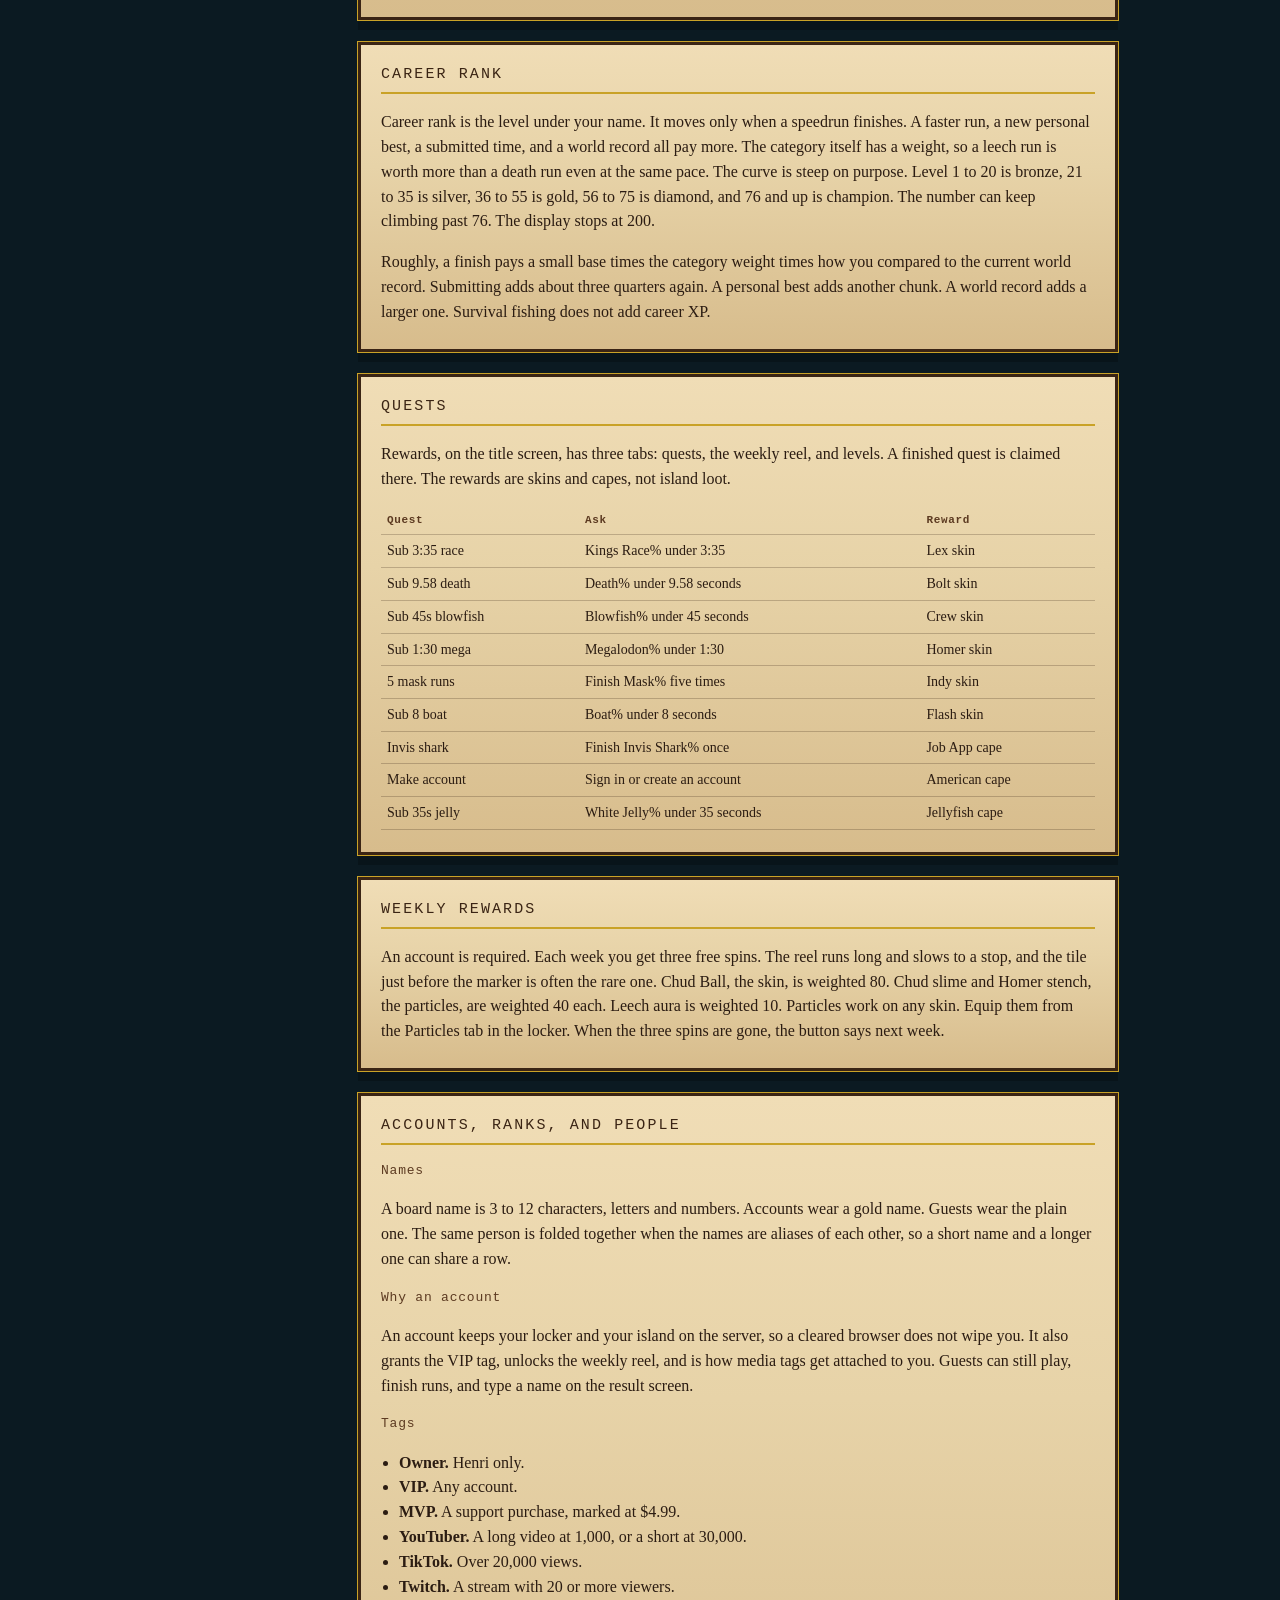
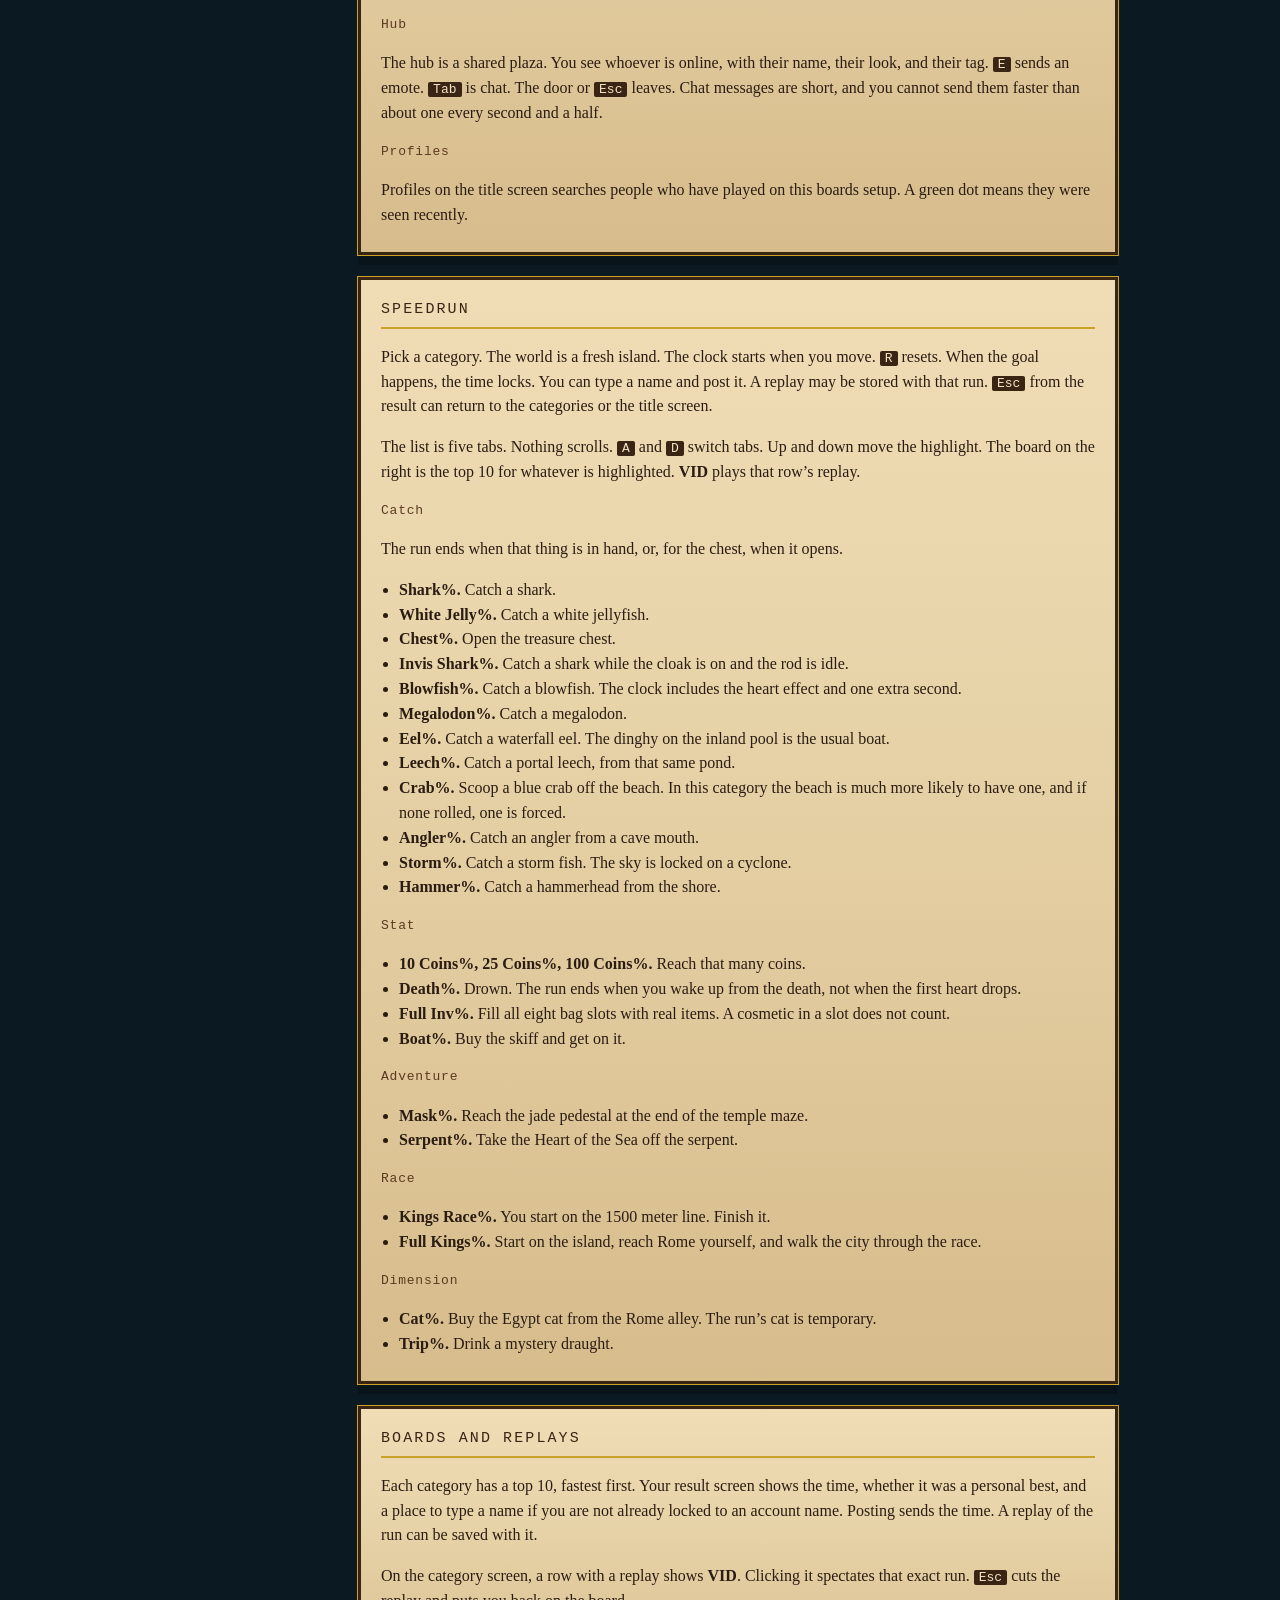
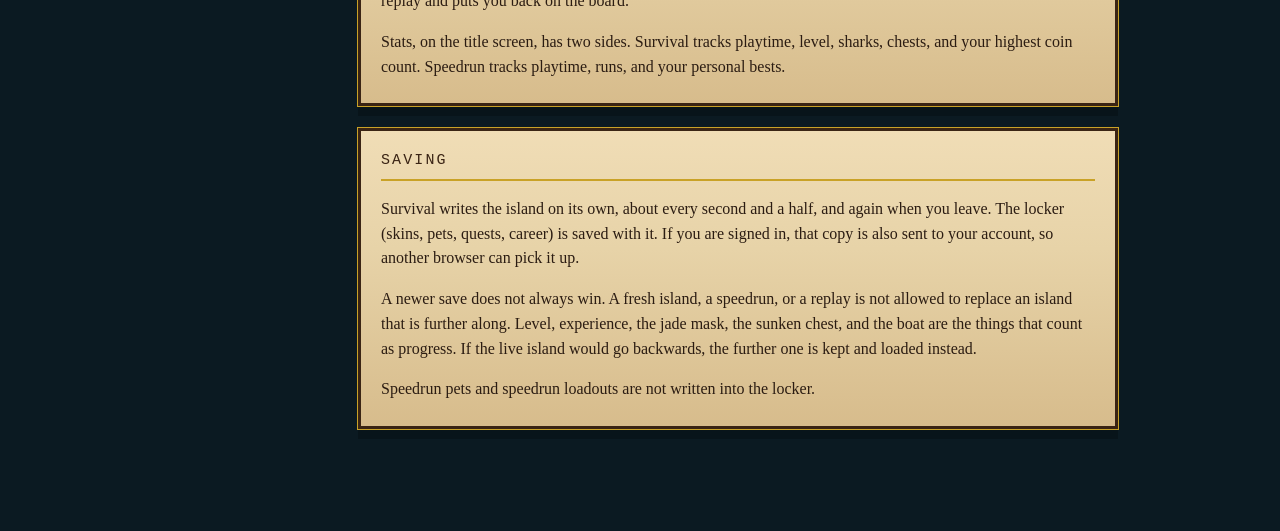
==== commit 770740ce: "Ship the West Wing beta and Logan Thomas's temp ban. The castle is a survival portal west of the doc" ====
--- a/wiki.html
+++ b/wiki.html
@@ -184,6 +184,7 @@
         <a href="#temple">Temple</a>
         <a href="#wreck">The wreck</a>
         <a href="#rome">Rome</a>
+        <a href="#castle">Castle</a>
         <a href="#potions">Potions</a>
         <a href="#pets">Pets</a>
         <a href="#looks">Skins and looks</a>
@@ -201,6 +202,7 @@
           A fishing island you can live on, or race. Survival keeps your island.
           Speedrun throws that island away, starts a clock, and asks for one thing.
           The hub is only a place to stand with other people.
+          Castle update, beta v5.0, adds the West Wing. It is survival only.
         </p>
 
         <section id="start">
@@ -550,6 +552,50 @@
           </p>
         </section>
 
+        <section id="castle">
+          <h2>CASTLE</h2>
+          <p>
+            Castle update, beta v5.0. Survival only. A speedrun does not open the West Wing, and leaving the wing writes you back on the island by the dock.
+          </p>
+          <h3>The island portal</h3>
+          <p>
+            A small sand island sits in the ocean, 50 tiles left of the dock. The only thing on it is a blue portal, the same shape as the ruins portal.
+            Sail the skiff over to it and press <kbd>Enter</kbd> to step ashore. Walk into the blue light. You come out in the underground portal room.
+            The purple pad in that room sends you back onto the sand, next to the boat.
+          </p>
+          <h3>The West Wing</h3>
+          <p>
+            The wing is always night. The halls are as wide as the dock. Moonlight comes through the upper windows, and torches burn in the halls and around the courtyard.
+            The courtyard, with its fountain and columns, opens from the upper hall and from the bottom hall. The potion room and the master's chamber do not.
+            The big door on the right stays shut.
+          </p>
+          <p>
+            A bookcase on the upper left of the left hall opens when you walk up to it. The stairs beyond it go down to the portal room.
+            Opening a door or that bookcase makes a sound, and the guards drift toward it.
+          </p>
+          <h3>Guards</h3>
+          <p>
+            Four stone guards walk the halls and the courtyard. Each carries a wand with a ray of light. Stand in a window's moonlight and a nearby guard, or one that can see you, drifts toward you.
+            If the ray finds you, the guard uses a sword. Three hits and you wake in the portal room. There is no way to kill them.
+            They do not enter the potion room, the master's chamber, the secret stair, or the portal room. They do not open doors.
+          </p>
+          <h3>Potions</h3>
+          <p>
+            These are bag items, the same way a fish is. They do nothing after you brew them. You can brew the same one again.
+            Go to the pot. <kbd>T</kbd> chooses the love potion. <kbd>Y</kbd> chooses the clone potion. A checklist appears in the top right.
+            Put the held item into the pot with <kbd>T</kbd>. The pot uses whatever slot you have selected with <kbd>1</kbd>–<kbd>8</kbd>.
+            When the list is finished, you receive the potion and the list clears.
+          </p>
+          <ul>
+            <li><strong>Love potion.</strong> Rose petals from the shelf, and three pours of fountain water.</li>
+            <li><strong>Clone potion.</strong> One hair from the sleeping master, three chai leaves from the shelf, and two pours of fountain water. He does not wake. After a clone potion, another hair can be taken.</li>
+          </ul>
+          <p>
+            There is one flask. <kbd>T</kbd> at the fountain fills an empty flask you are holding. <kbd>T</kbd> at the pot pours a full flask and hands the empty one back.
+            The flask cannot be dropped. Rose petals and chai leaves grow back on the shelf. If the bag is full, the shelf does not give the item up.
+          </p>
+        </section>
+
         <section id="potions">
           <h2>POTIONS</h2>
           <p>
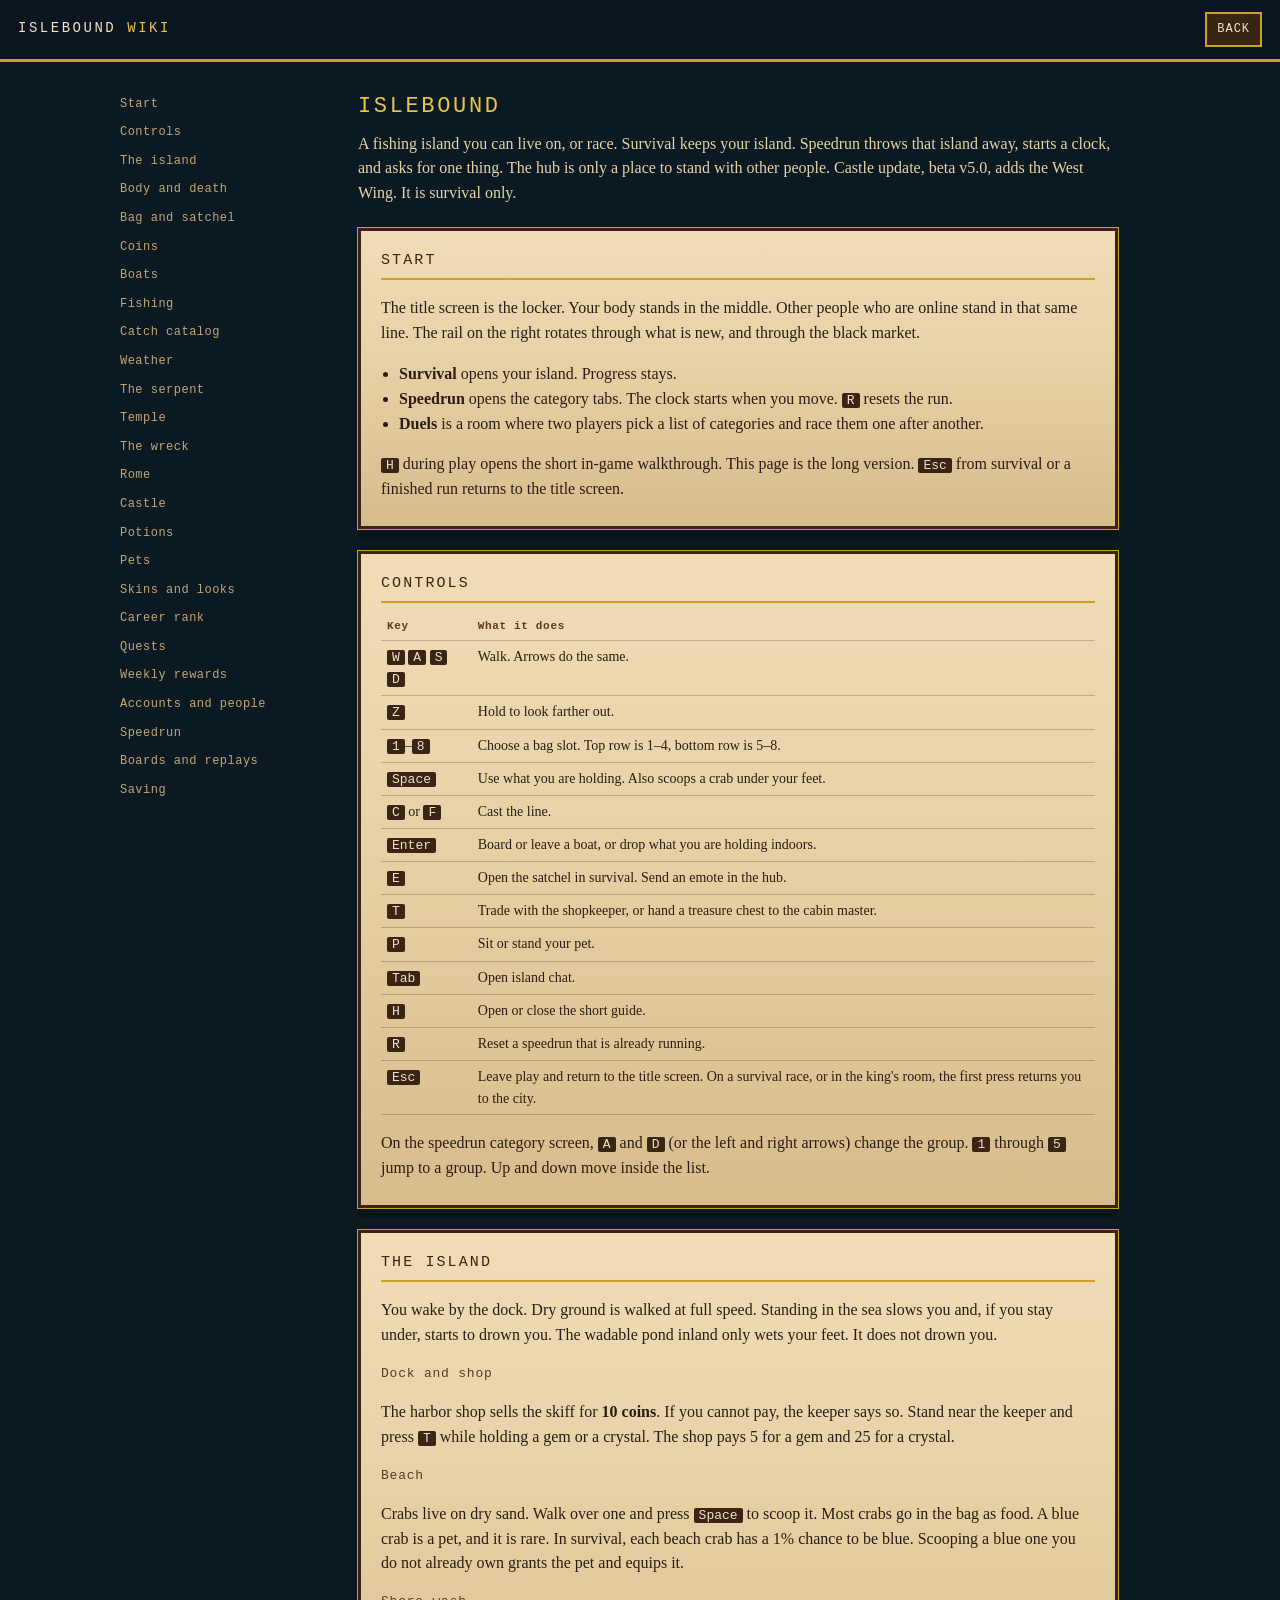
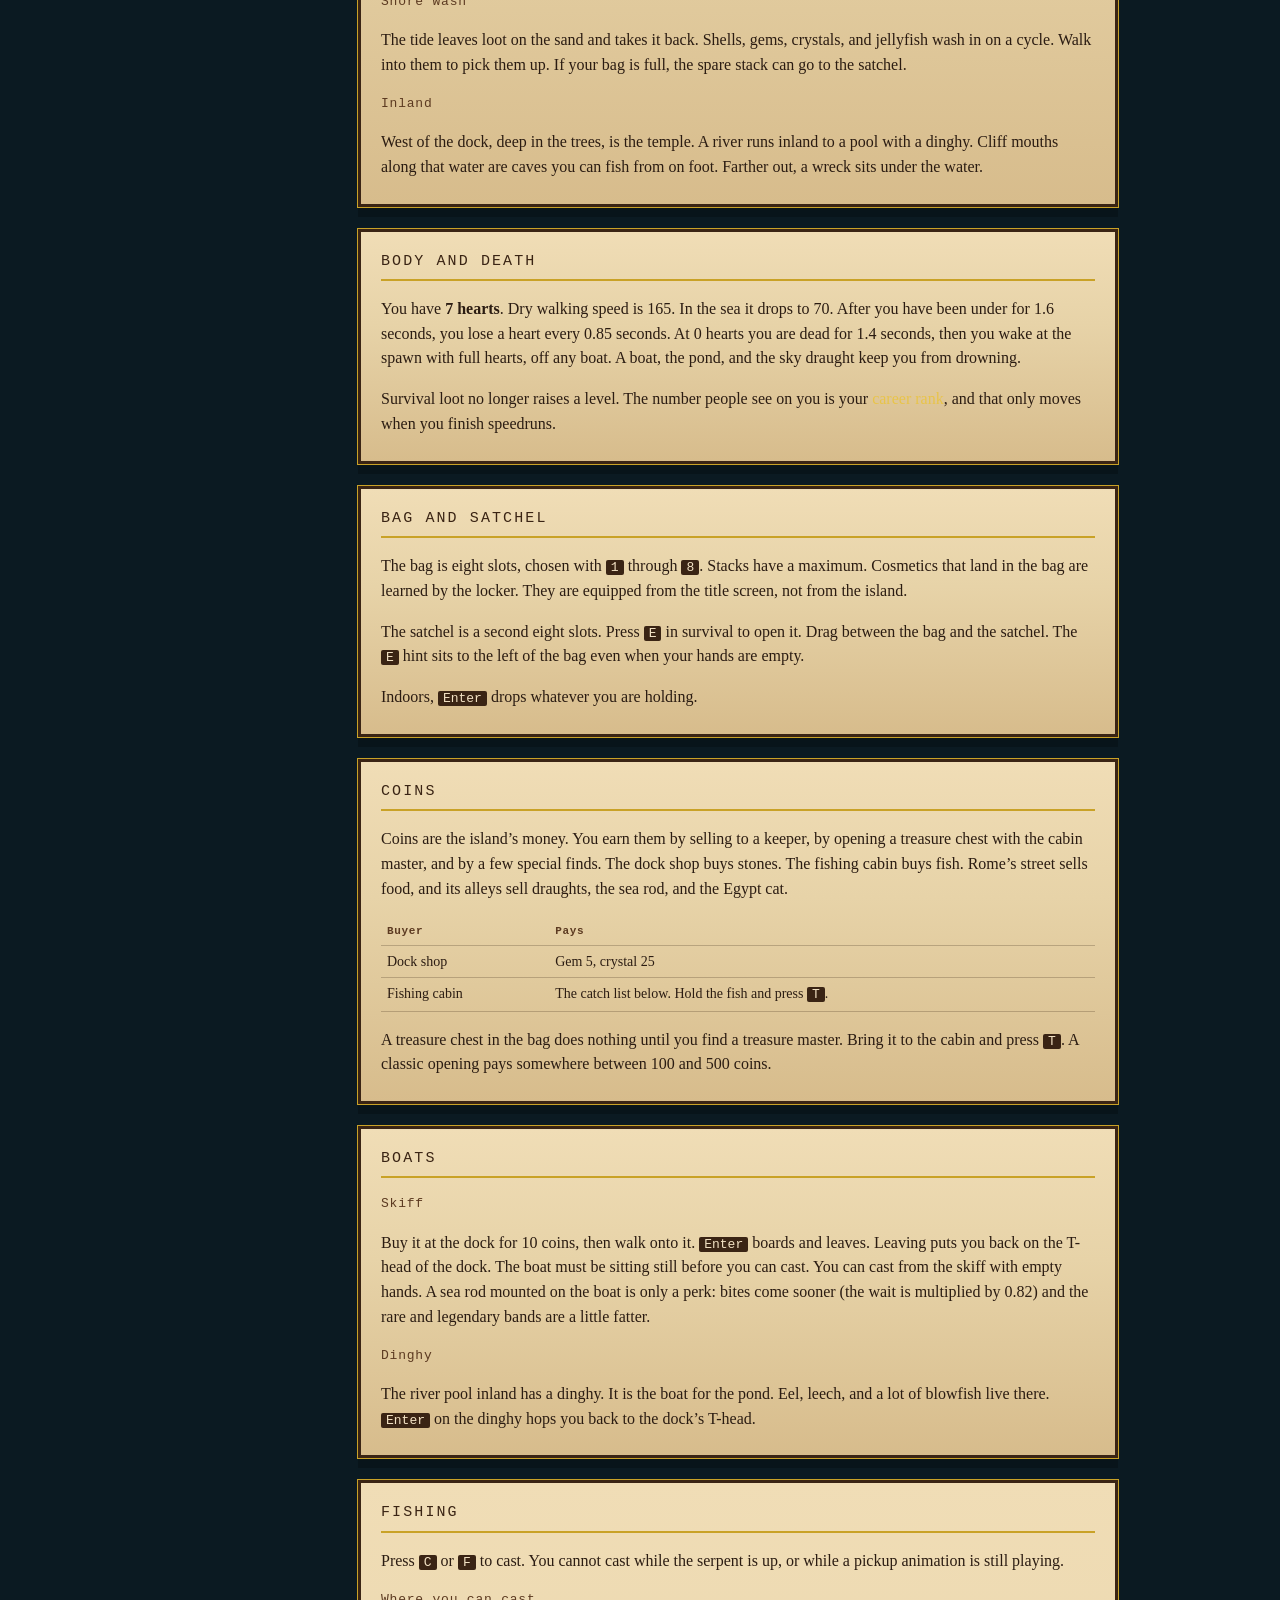
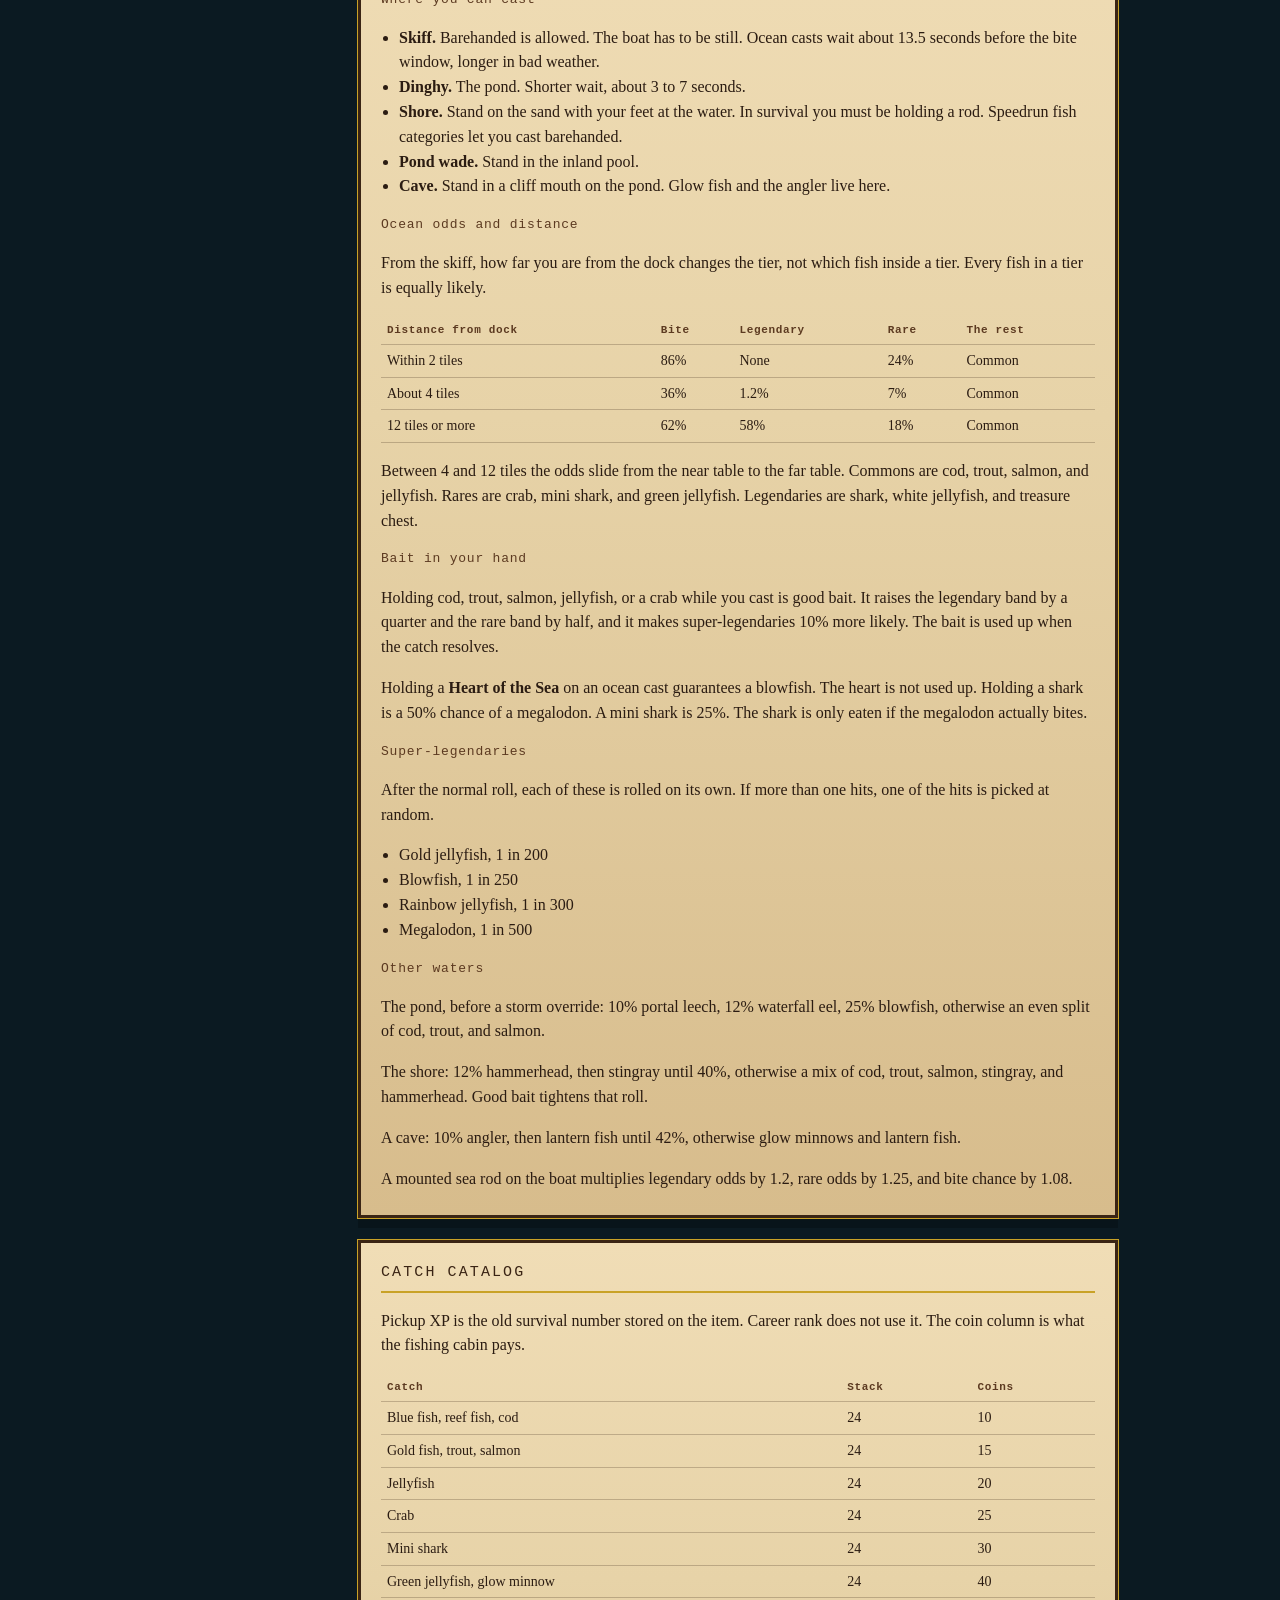
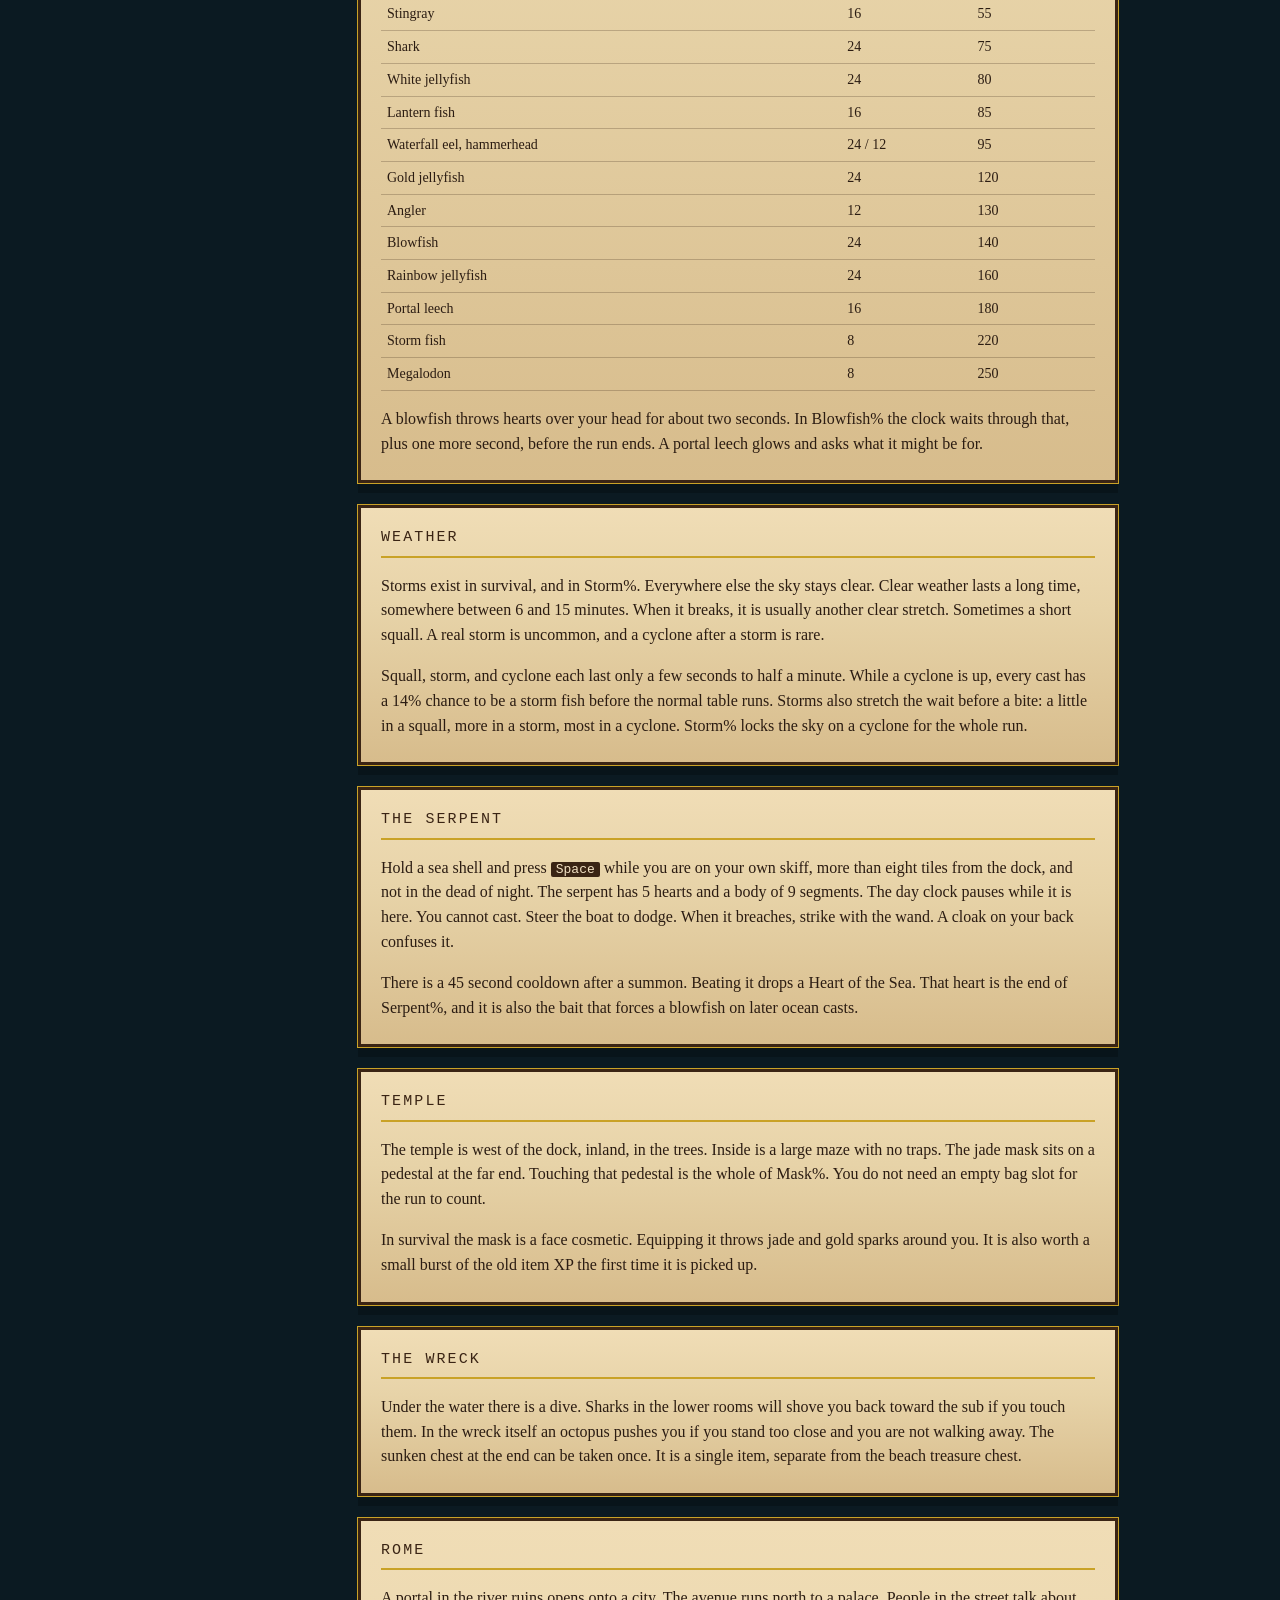
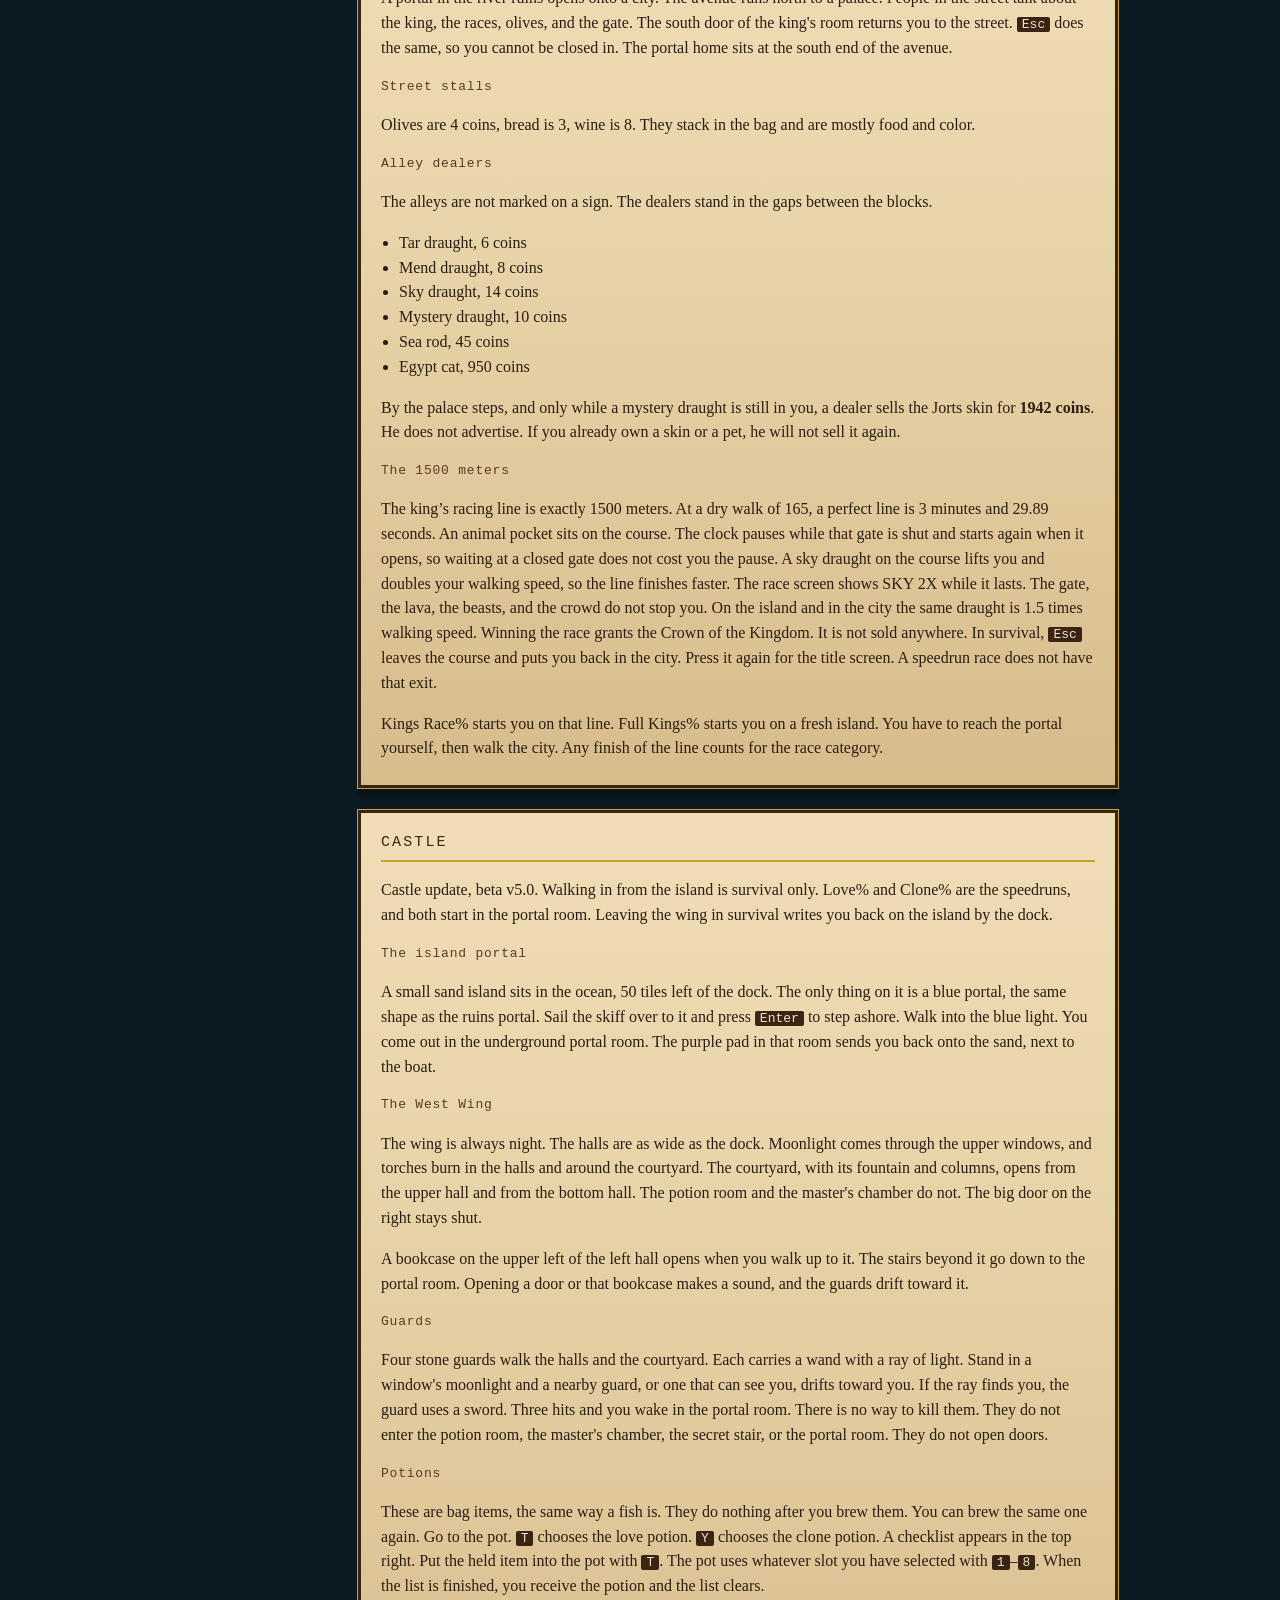
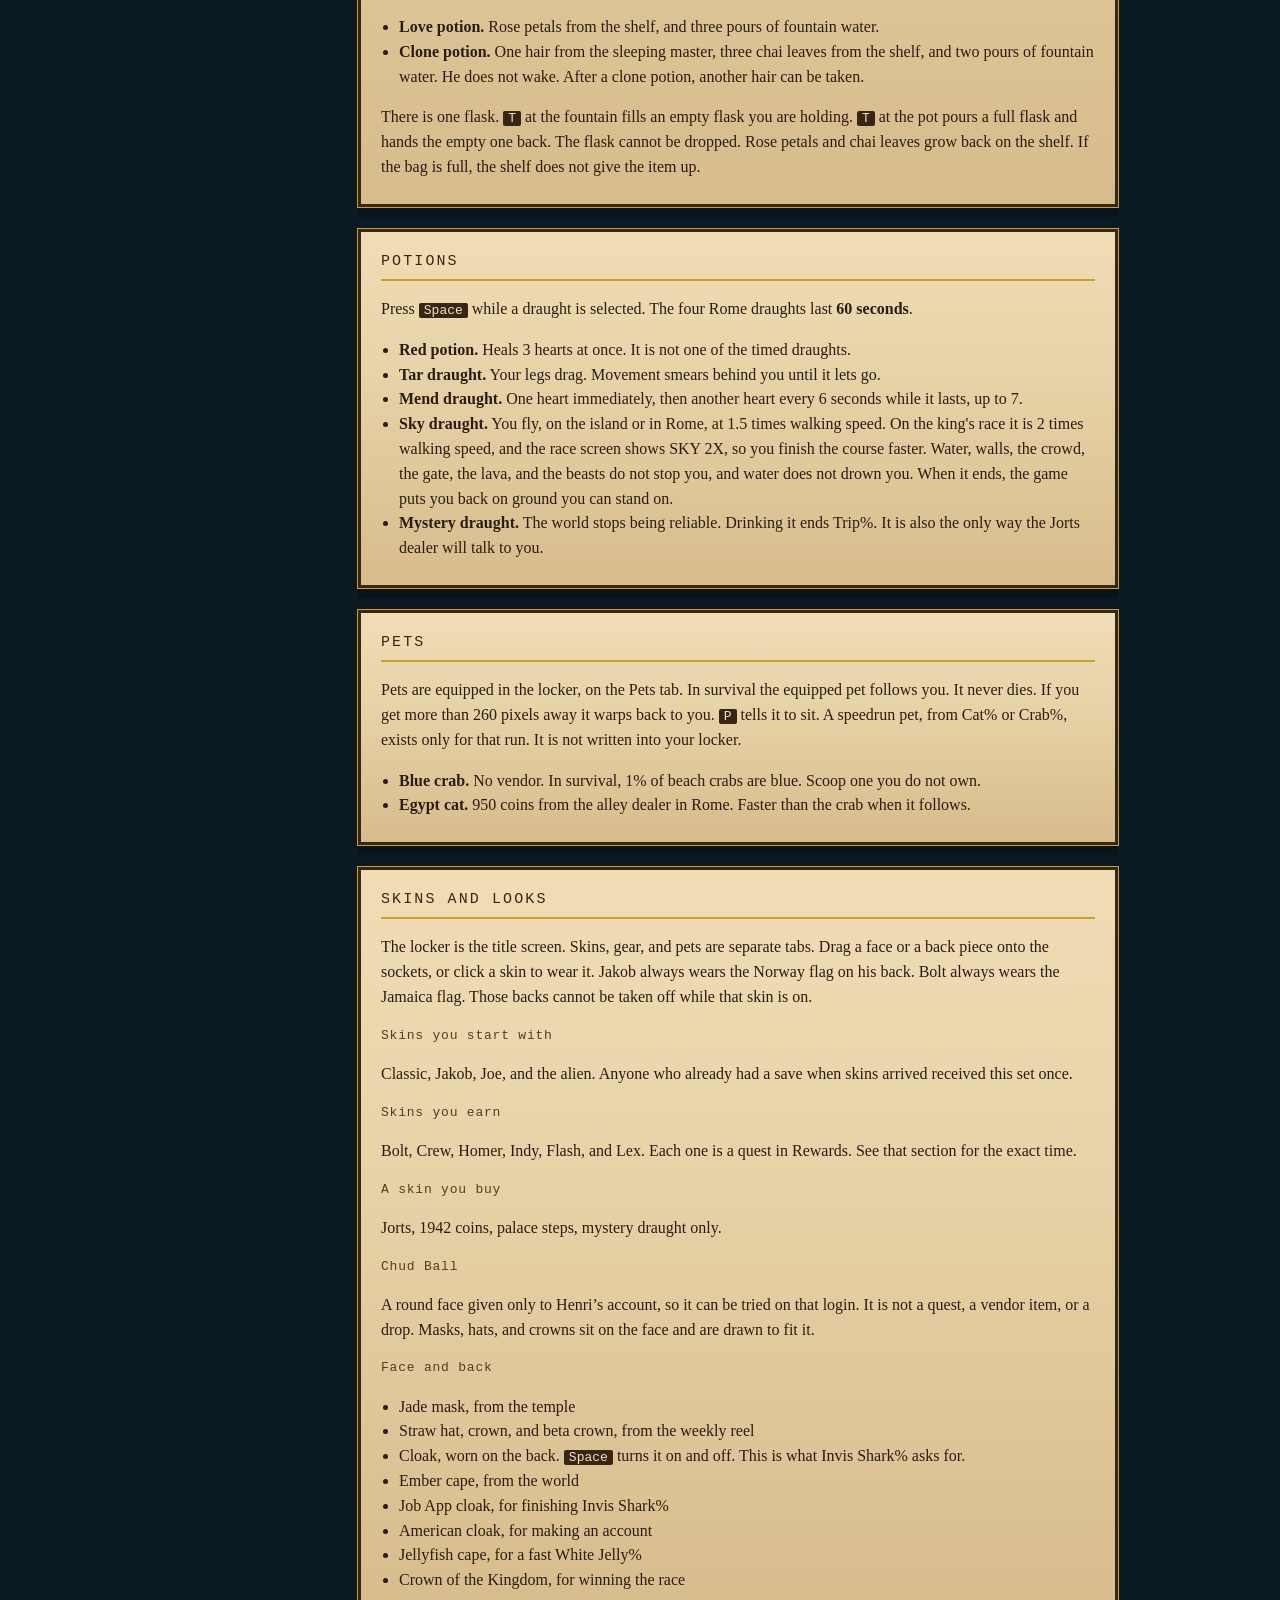
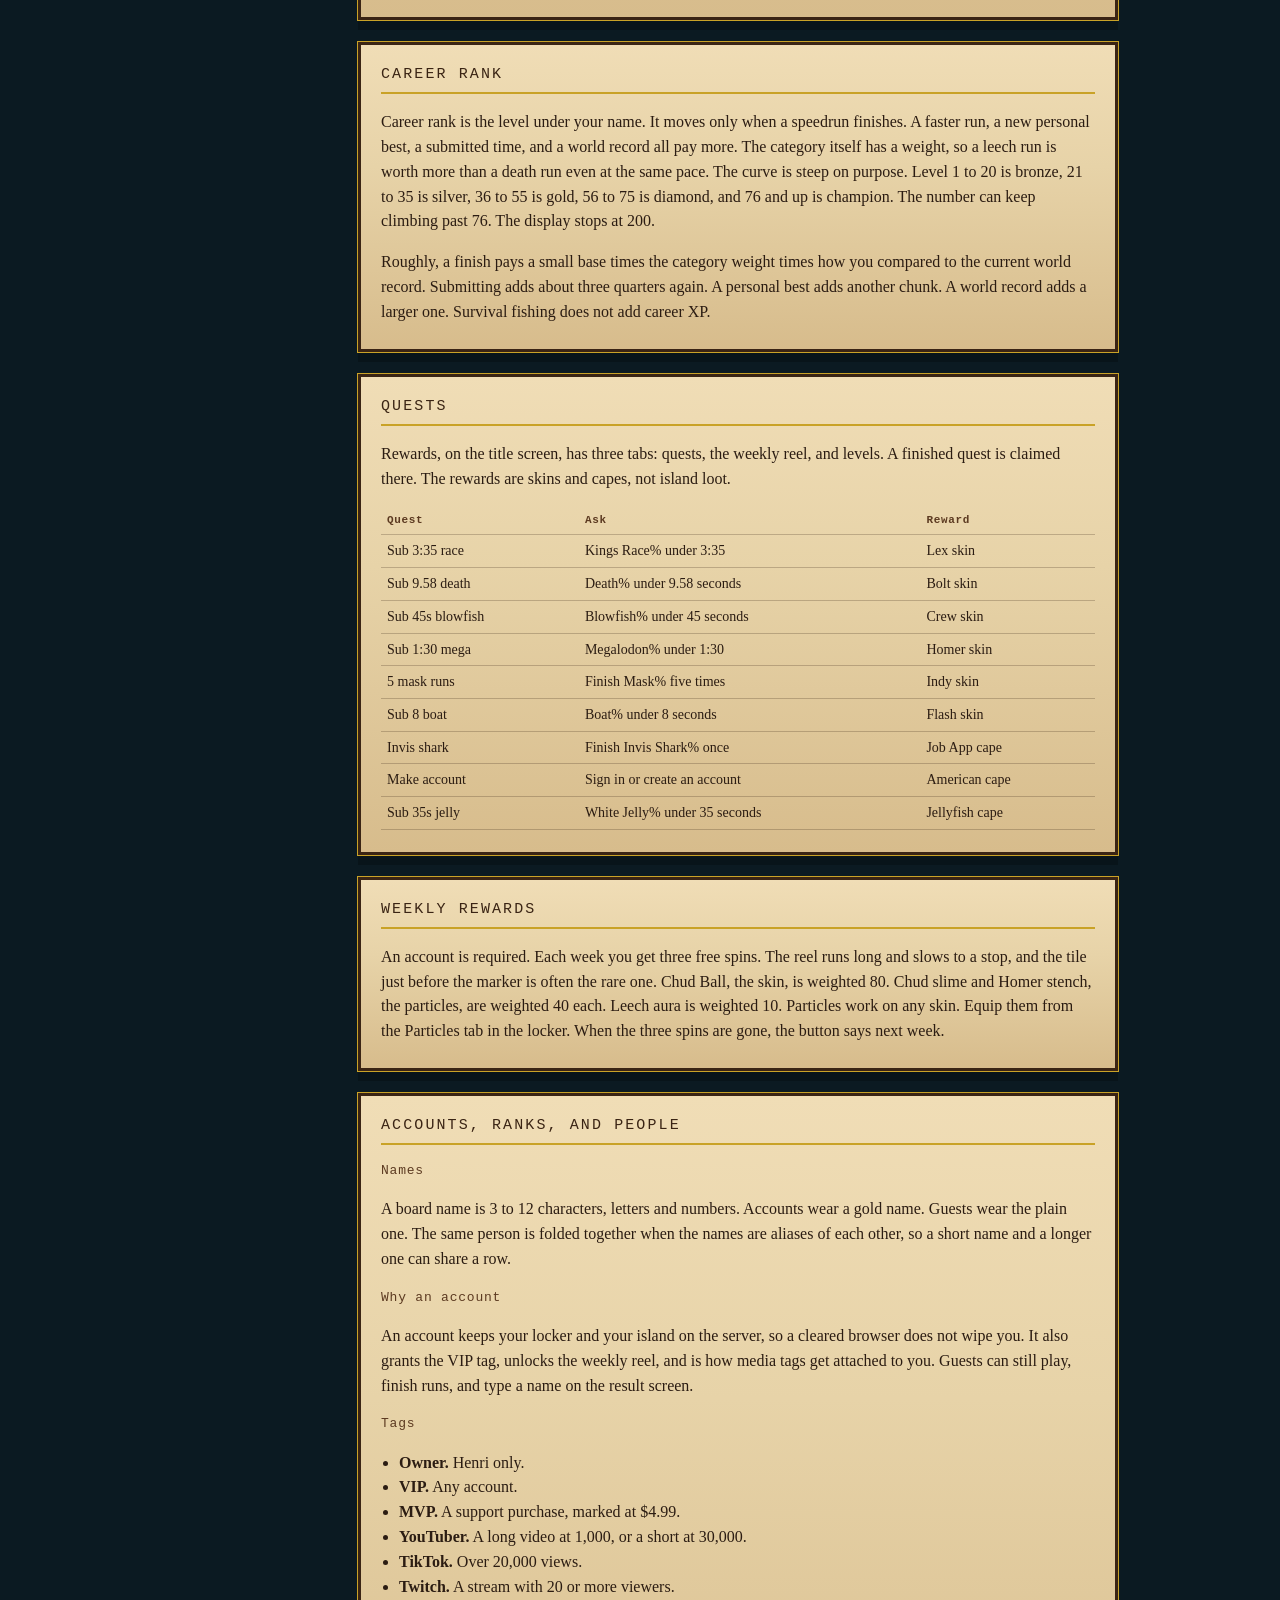
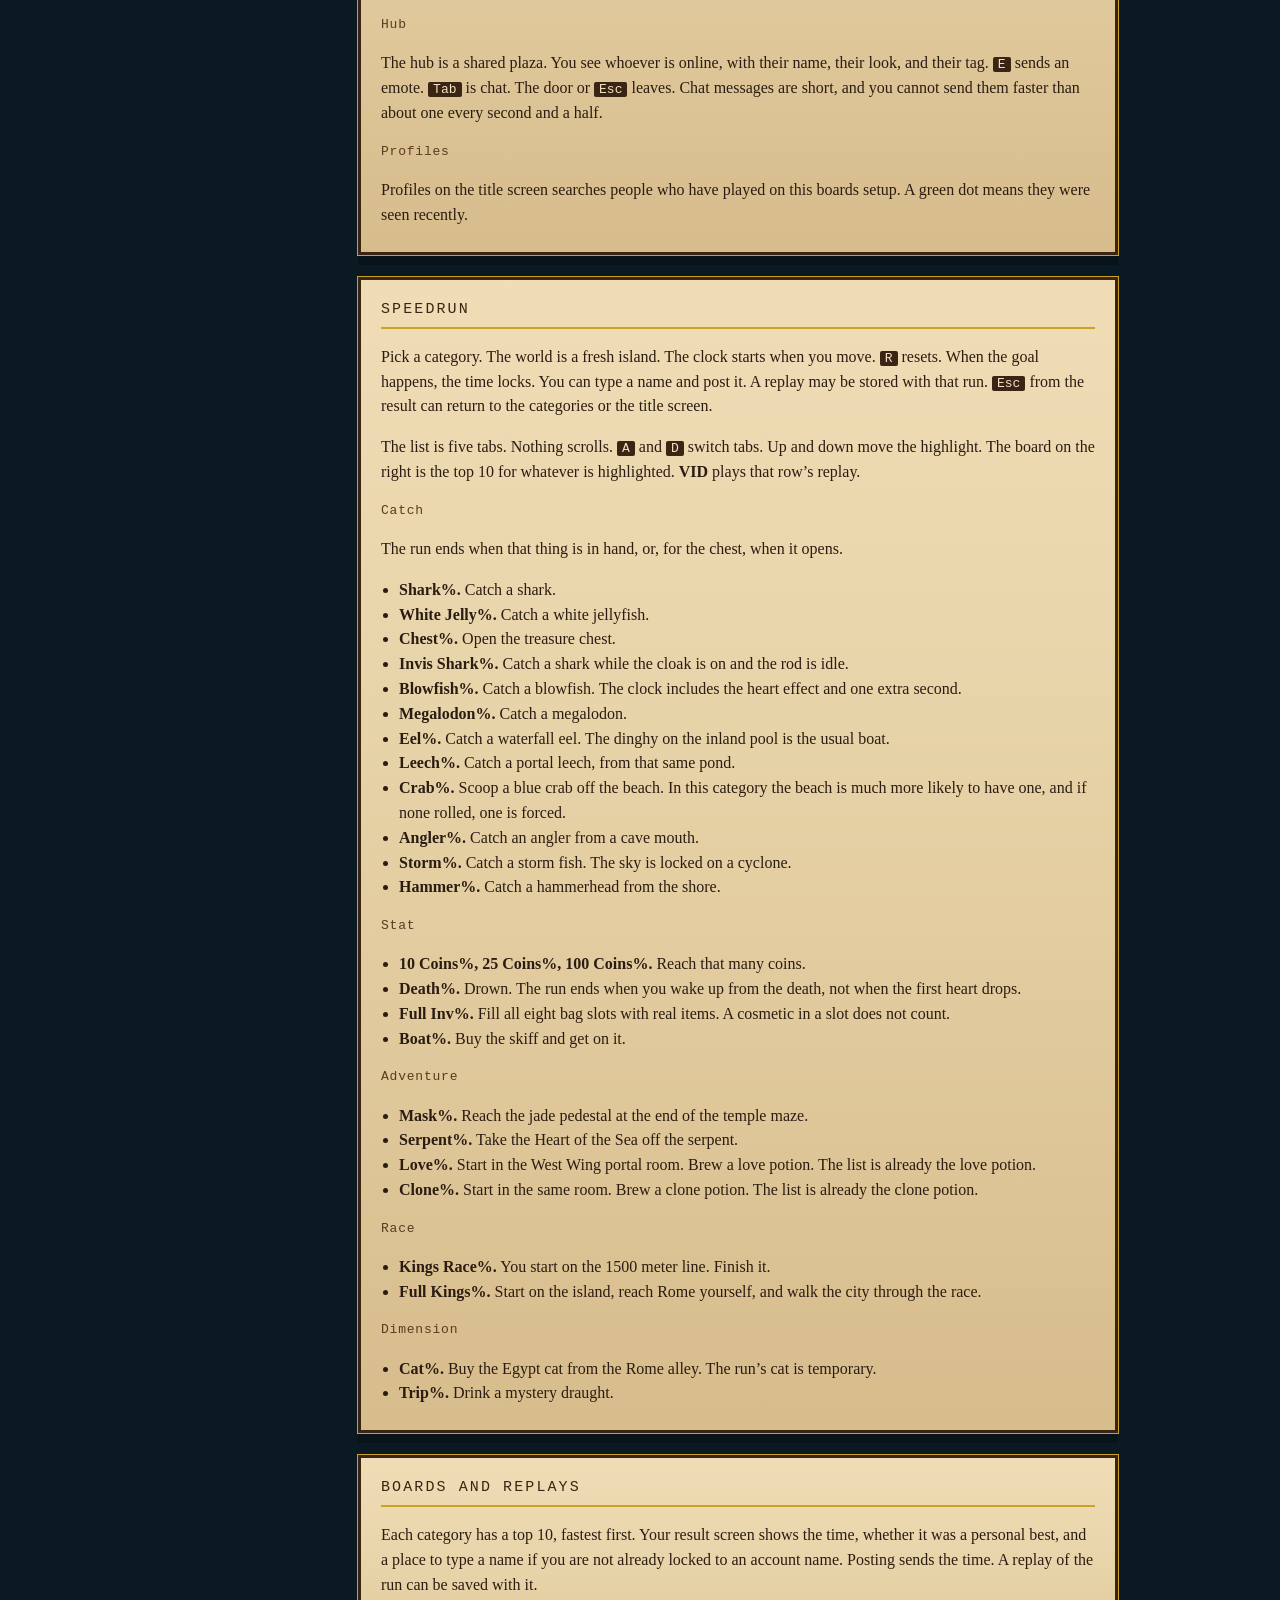
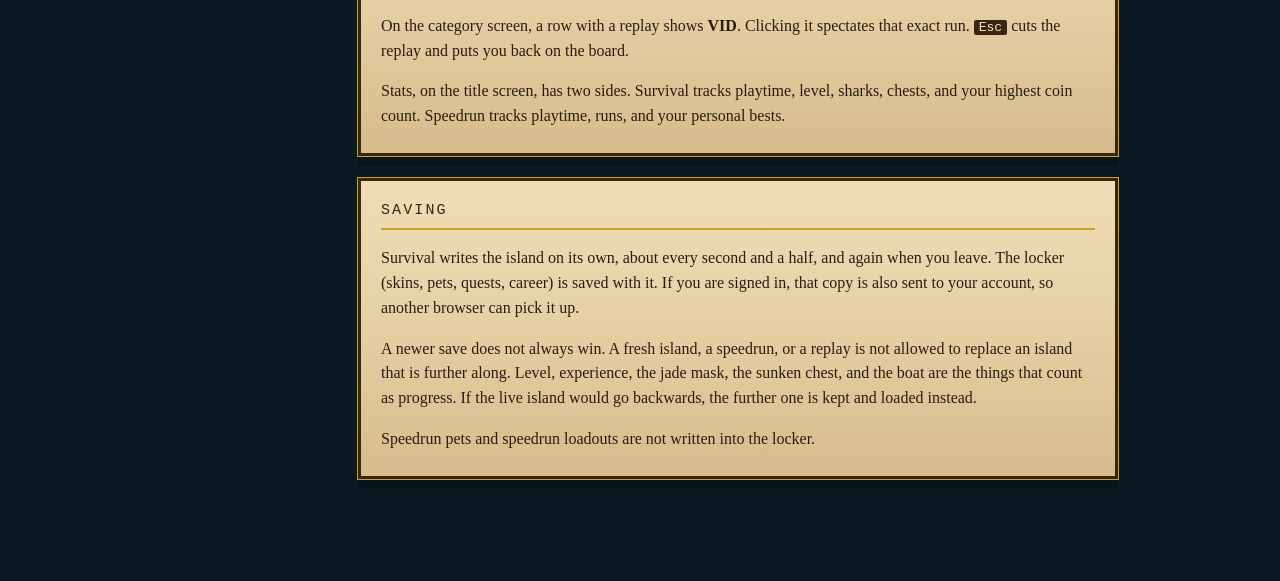
==== commit 22e159ea: "Add Love% and Clone% speedruns that start in the portal room. The checklist is already set for that " ====
--- a/wiki.html
+++ b/wiki.html
@@ -555,7 +555,7 @@
         <section id="castle">
           <h2>CASTLE</h2>
           <p>
-            Castle update, beta v5.0. Survival only. A speedrun does not open the West Wing, and leaving the wing writes you back on the island by the dock.
+            Castle update, beta v5.0. Walking in from the island is survival only. Love% and Clone% are the speedruns, and both start in the portal room. Leaving the wing in survival writes you back on the island by the dock.
           </p>
           <h3>The island portal</h3>
           <p>
@@ -782,6 +782,8 @@
           <ul>
             <li><strong>Mask%.</strong> Reach the jade pedestal at the end of the temple maze.</li>
             <li><strong>Serpent%.</strong> Take the Heart of the Sea off the serpent.</li>
+            <li><strong>Love%.</strong> Start in the West Wing portal room. Brew a love potion. The list is already the love potion.</li>
+            <li><strong>Clone%.</strong> Start in the same room. Brew a clone potion. The list is already the clone potion.</li>
           </ul>
 
           <h3>Race</h3>
